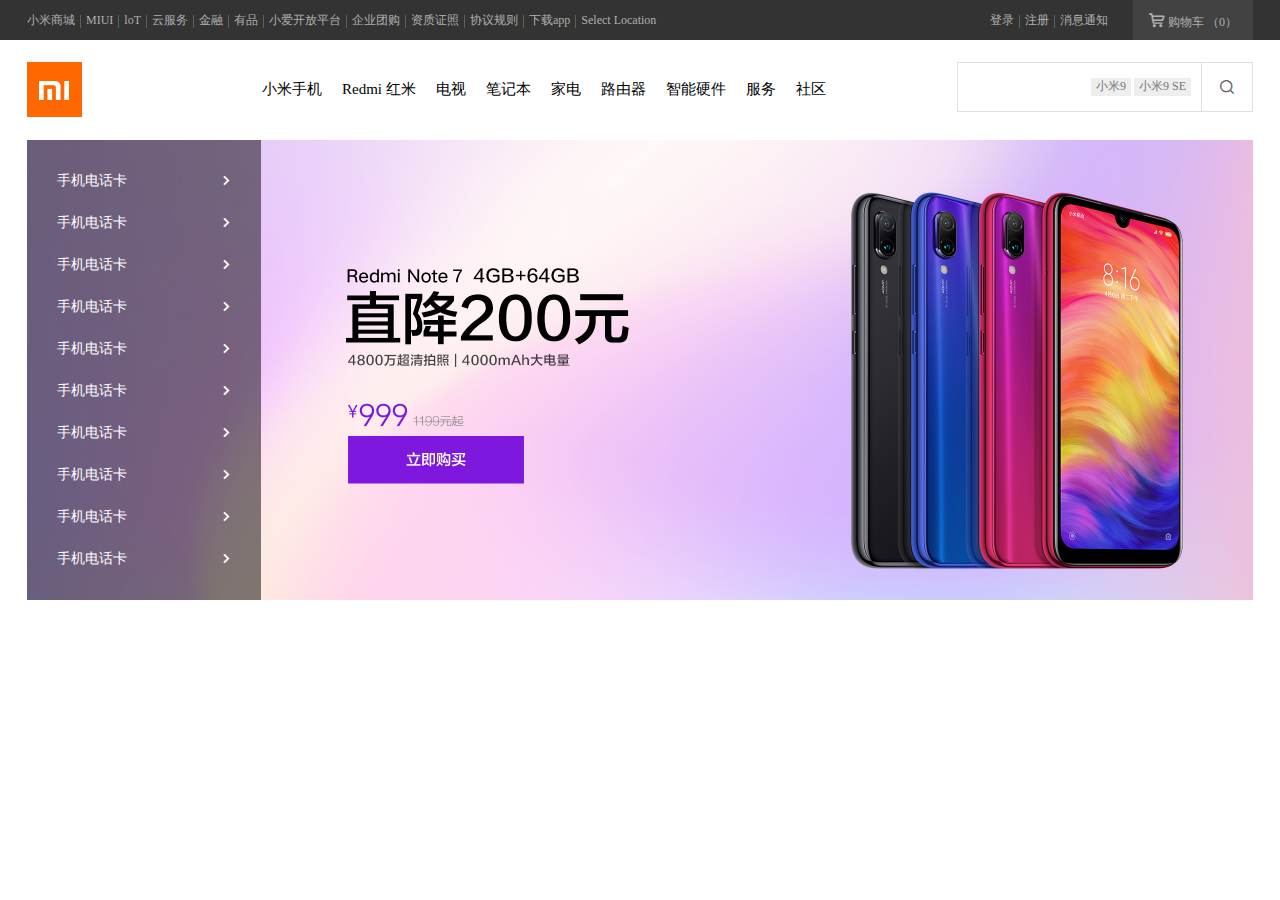
==== index.html @ 353aca3d "first submit" ====
<!DOCTYPE html>
<html lang="en">

<head>
    <meta charset="UTF-8">
    <meta name="viewport" content="width=device-width, initial-scale=1.0">
    <meta http-equiv="X-UA-Compatible" content="ie=edge">
    <title>小米商城 - 小米CC9、小米MIX 3、Redmi K20，小米电视官方网站</title>
    <link rel="icon" href="./favicon.ico">
    <link rel="stylesheet" href="./css/base.css">
    <link rel="stylesheet" href="./css/index.css">
    <link rel="stylesheet" href="./iconfont/iconfont.css">
</head>

<body>

    <!-- 顶部导航栏区域 -->
    <div class="zh_nav">
        <div class="w">
            <ul>
                <li><a href="#">小米商城</a></li>
                <li><span></span></li>
                <li><a href="#">MIUI</a></li>
                <li><span></span></li>
                <li><a href="#">loT</a></li>
                <li><span></span></li>
                <li><a href="#">云服务</a></li>
                <li><span></span></li>
                <li><a href="#">金融</a></li>
                <li><span></span></li>
                <li><a href="#">有品</a></li>
                <li><span></span></li>
                <li><a href="#">小爱开放平台</a></li>
                <li><span></span></li>
                <li><a href="#">企业团购</a></li>
                <li><span></span></li>
                <li><a href="#">资质证照</a></li>
                <li><span></span></li>
                <li><a href="#">协议规则</a></li>
                <li><span></span></li>
                <li><a href="#">下载app</a></li>
                <li><span></span></li>
                <li><a href="#">Select Location</a></li>
            </ul>

            <div class="zh_nav_login">
                <ul>
                    <li><a href="#">登录</a></li>
                    <li><span></span></li>
                    <li><a href="#">注册</a></li>
                    <li><span></span></li>
                    <li><a href="#">消息通知</a></li>
                </ul>

                <div class="zh_shop_car">
                    <span class="iconfont icon-gouwuchekong"></span>
                    <span>购物车</span>
                    <span>（0）</span>
                </div>
            </div>
        </div>
    </div>

    <!-- 顶部菜单区域 -->
    <div class="zh_top_menu">
        <div class="w">
            <!-- 左侧logo -->
            <div class="zh_left_logo">
                <a href="#">
                    <img src="./img/mi-logo.png" alt="">
                </a>
            </div>

            <!-- 中部菜单 -->
            <div class="zh_middle_menus">
                <ul>
                    <li><a href="#">小米手机</a></li>
                    <li><a href="#">Redmi 红米</a></li>
                    <li><a href="#">电视</a></li>
                    <li><a href="#">笔记本</a></li>
                    <li><a href="#">家电</a></li>
                    <li><a href="#">路由器</a></li>
                    <li><a href="#">智能硬件</a></li>
                    <li><a href="#">服务</a></li>
                    <li><a href="#">社区</a></li>
                </ul>
            </div>

            <!-- 右侧搜索栏 -->
            <div class="zh_right_search">
                <div class="r_s_left">
                    <a href="#">小米9</a>
                    <a href="#">小米9 SE</a>
                </div>
                <div class="r_s_right">
                    <span class="iconfont icon-sousuo"></span>
                </div>
            </div>
        </div>

        <!-- 菜单栏隐藏区域 -->
        <div class="zh_menu_hidden">
            <div class="w">
                <ul class="zh_item">
                    <li>
                        <a href="#">
                            <img src="./img/top_menu_MI_1.png" alt="">
                            <span>小米CC9</span>
                            <span class="c_orange">1799元起</span>
                        </a>
                    </li>
                    <li><span></span></li>
                    <li>
                        <a href="#">
                            <img src="./img/top_menu_MI_2.png" alt="">
                            <span>小米CC9</span>
                            <span class="c_orange">1799元起</span>
                        </a>
                    </li>
                    <li><span></span></li>
                    <li>
                        <a href="#">
                            <img src="./img/top_menu_MI_3.png" alt="">
                            <span>小米CC9</span>
                            <span class="c_orange">1799元起</span>
                        </a>
                    </li>
                    <li><span></span></li>
                    <li>
                        <a href="#">
                            <img src="./img/top_menu_MI_4.png" alt="">
                            <span>小米CC9</span>
                            <span class="c_orange">1799元起</span>
                        </a>
                    </li>
                    <li><span></span></li>
                    <li>
                        <a href="#">
                            <img src="./img/top_menu_MI_5.png" alt="">
                            <span>小米CC9</span>
                            <span class="c_orange">1799元起</span>
                        </a>
                    </li>
                    <li><span></span></li>
                    <li>
                        <a href="#">
                            <img src="./img/top_menu_MI_6.png" alt="">
                            <span>小米CC9</span>
                            <span class="c_orange">1799元起</span>
                        </a>
                    </li>
                </ul>

                <ul class="zh_item">
                    <li>
                        <a href="#">
                            <img src="./img/top_menu_MI_1.png" alt="">
                            <span>小米CC9</span>
                            <span class="c_orange">1799元起</span>
                        </a>
                    </li>
                    <li><span></span></li>
                    <li>
                        <a href="#">
                            <img src="./img/top_menu_MI_2.png" alt="">
                            <span>小米CC9</span>
                            <span class="c_orange">1799元起</span>
                        </a>
                    </li>
                    <li><span></span></li>
                    <li>
                        <a href="#">
                            <img src="./img/top_menu_MI_3.png" alt="">
                            <span>小米CC9</span>
                            <span class="c_orange">1799元起</span>
                        </a>
                    </li>
                    <li><span></span></li>
                    <li>
                        <a href="#">
                            <img src="./img/top_menu_MI_4.png" alt="">
                            <span>小米CC9</span>
                            <span class="c_orange">1799元起</span>
                        </a>
                    </li>
                    <li><span></span></li>
                    <li>
                        <a href="#">
                            <img src="./img/top_menu_MI_5.png" alt="">
                            <span>小米CC9</span>
                            <span class="c_orange">1799元起</span>
                        </a>
                    </li>
                    <li><span></span></li>
                    <li>
                        <a href="#">
                            <img src="./img/top_menu_MI_6.png" alt="">
                            <span>小米CC9</span>
                            <span class="c_orange">1799元起</span>
                        </a>
                    </li>
                </ul>

                <ul class="zh_item">
                    <li>
                        <a href="#">
                            <img src="./img/top_menu_MI_1.png" alt="">
                            <span>小米CC9</span>
                            <span class="c_orange">1799元起</span>
                        </a>
                    </li>
                    <li><span></span></li>
                    <li>
                        <a href="#">
                            <img src="./img/top_menu_MI_2.png" alt="">
                            <span>小米CC9</span>
                            <span class="c_orange">1799元起</span>
                        </a>
                    </li>
                    <li><span></span></li>
                    <li>
                        <a href="#">
                            <img src="./img/top_menu_MI_3.png" alt="">
                            <span>小米CC9</span>
                            <span class="c_orange">1799元起</span>
                        </a>
                    </li>
                    <li><span></span></li>
                    <li>
                        <a href="#">
                            <img src="./img/top_menu_MI_4.png" alt="">
                            <span>小米CC9</span>
                            <span class="c_orange">1799元起</span>
                        </a>
                    </li>
                    <li><span></span></li>
                    <li>
                        <a href="#">
                            <img src="./img/top_menu_MI_5.png" alt="">
                            <span>小米CC9</span>
                            <span class="c_orange">1799元起</span>
                        </a>
                    </li>
                    <li><span></span></li>
                    <li>
                        <a href="#">
                            <img src="./img/top_menu_MI_6.png" alt="">
                            <span>小米CC9</span>
                            <span class="c_orange">1799元起</span>
                        </a>
                    </li>
                </ul>

                <ul class="zh_item">
                    <li>
                        <a href="#">
                            <img src="./img/top_menu_MI_1.png" alt="">
                            <span>小米CC9</span>
                            <span class="c_orange">1799元起</span>
                        </a>
                    </li>
                    <li><span></span></li>
                    <li>
                        <a href="#">
                            <img src="./img/top_menu_MI_2.png" alt="">
                            <span>小米CC9</span>
                            <span class="c_orange">1799元起</span>
                        </a>
                    </li>
                    <li><span></span></li>
                    <li>
                        <a href="#">
                            <img src="./img/top_menu_MI_3.png" alt="">
                            <span>小米CC9</span>
                            <span class="c_orange">1799元起</span>
                        </a>
                    </li>
                    <li><span></span></li>
                    <li>
                        <a href="#">
                            <img src="./img/top_menu_MI_4.png" alt="">
                            <span>小米CC9</span>
                            <span class="c_orange">1799元起</span>
                        </a>
                    </li>
                    <li><span></span></li>
                    <li>
                        <a href="#">
                            <img src="./img/top_menu_MI_5.png" alt="">
                            <span>小米CC9</span>
                            <span class="c_orange">1799元起</span>
                        </a>
                    </li>
                    <li><span></span></li>
                    <li>
                        <a href="#">
                            <img src="./img/top_menu_MI_6.png" alt="">
                            <span>小米CC9</span>
                            <span class="c_orange">1799元起</span>
                        </a>
                    </li>
                </ul>

                <ul class="zh_item">
                    <li>
                        <a href="#">
                            <img src="./img/top_menu_MI_1.png" alt="">
                            <span>小米CC9</span>
                            <span class="c_orange">1799元起</span>
                        </a>
                    </li>
                    <li><span></span></li>
                    <li>
                        <a href="#">
                            <img src="./img/top_menu_MI_2.png" alt="">
                            <span>小米CC9</span>
                            <span class="c_orange">1799元起</span>
                        </a>
                    </li>
                    <li><span></span></li>
                    <li>
                        <a href="#">
                            <img src="./img/top_menu_MI_3.png" alt="">
                            <span>小米CC9</span>
                            <span class="c_orange">1799元起</span>
                        </a>
                    </li>
                    <li><span></span></li>
                    <li>
                        <a href="#">
                            <img src="./img/top_menu_MI_4.png" alt="">
                            <span>小米CC9</span>
                            <span class="c_orange">1799元起</span>
                        </a>
                    </li>
                    <li><span></span></li>
                    <li>
                        <a href="#">
                            <img src="./img/top_menu_MI_5.png" alt="">
                            <span>小米CC9</span>
                            <span class="c_orange">1799元起</span>
                        </a>
                    </li>
                    <li><span></span></li>
                    <li>
                        <a href="#">
                            <img src="./img/top_menu_MI_6.png" alt="">
                            <span>小米CC9</span>
                            <span class="c_orange">1799元起</span>
                        </a>
                    </li>
                </ul>

                <ul class="zh_item">
                    <li>
                        <a href="#">
                            <img src="./img/top_menu_MI_1.png" alt="">
                            <span>小米CC9</span>
                            <span class="c_orange">1799元起</span>
                        </a>
                    </li>
                    <li><span></span></li>
                    <li>
                        <a href="#">
                            <img src="./img/top_menu_MI_2.png" alt="">
                            <span>小米CC9</span>
                            <span class="c_orange">1799元起</span>
                        </a>
                    </li>
                    <li><span></span></li>
                    <li>
                        <a href="#">
                            <img src="./img/top_menu_MI_3.png" alt="">
                            <span>小米CC9</span>
                            <span class="c_orange">1799元起</span>
                        </a>
                    </li>
                    <li><span></span></li>
                    <li>
                        <a href="#">
                            <img src="./img/top_menu_MI_4.png" alt="">
                            <span>小米CC9</span>
                            <span class="c_orange">1799元起</span>
                        </a>
                    </li>
                    <li><span></span></li>
                    <li>
                        <a href="#">
                            <img src="./img/top_menu_MI_5.png" alt="">
                            <span>小米CC9</span>
                            <span class="c_orange">1799元起</span>
                        </a>
                    </li>
                    <li><span></span></li>
                    <li>
                        <a href="#">
                            <img src="./img/top_menu_MI_6.png" alt="">
                            <span>小米CC9</span>
                            <span class="c_orange">1799元起</span>
                        </a>
                    </li>
                </ul>

                <ul class="zh_item">
                    <li>
                        <a href="#">
                            <img src="./img/top_menu_MI_1.png" alt="">
                            <span>小米CC9</span>
                            <span class="c_orange">1799元起</span>
                        </a>
                    </li>
                    <li><span></span></li>
                    <li>
                        <a href="#">
                            <img src="./img/top_menu_MI_2.png" alt="">
                            <span>小米CC9</span>
                            <span class="c_orange">1799元起</span>
                        </a>
                    </li>
                    <li><span></span></li>
                    <li>
                        <a href="#">
                            <img src="./img/top_menu_MI_3.png" alt="">
                            <span>小米CC9</span>
                            <span class="c_orange">1799元起</span>
                        </a>
                    </li>
                    <li><span></span></li>
                    <li>
                        <a href="#">
                            <img src="./img/top_menu_MI_4.png" alt="">
                            <span>小米CC9</span>
                            <span class="c_orange">1799元起</span>
                        </a>
                    </li>
                    <li><span></span></li>
                    <li>
                        <a href="#">
                            <img src="./img/top_menu_MI_5.png" alt="">
                            <span>小米CC9</span>
                            <span class="c_orange">1799元起</span>
                        </a>
                    </li>
                    <li><span></span></li>
                    <li>
                        <a href="#">
                            <img src="./img/top_menu_MI_6.png" alt="">
                            <span>小米CC9</span>
                            <span class="c_orange">1799元起</span>
                        </a>
                    </li>
                </ul>
            </div>
        </div>
    </div>

    <!-- 顶部banner图区域 -->
    <div class="zh_banner w">
        <div class="zh_b_imgs">
            <a href="#">
                <img src="./img/banner1.jpg" alt="">
            </a>
        </div>
        <div class="zh_b_sideBar">
            <ul>
                <li>
                    <a href="#">手机</a>
                    <a href="#">电话卡</a>
                    <span class="iconfont icon-ic_arrow_r"></span>
                </li>
                <li>
                    <a href="#">手机</a>
                    <a href="#">电话卡</a>
                    <span class="iconfont icon-ic_arrow_r"></span>
                </li>
                <li>
                    <a href="#">手机</a>
                    <a href="#">电话卡</a>
                    <span class="iconfont icon-ic_arrow_r"></span>
                </li>
                <li>
                    <a href="#">手机</a>
                    <a href="#">电话卡</a>
                    <span class="iconfont icon-ic_arrow_r"></span>
                </li>
                <li>
                    <a href="#">手机</a>
                    <a href="#">电话卡</a>
                    <span class="iconfont icon-ic_arrow_r"></span>
                </li>
                <li>
                    <a href="#">手机</a>
                    <a href="#">电话卡</a>
                    <span class="iconfont icon-ic_arrow_r"></span>
                </li>
                <li>
                    <a href="#">手机</a>
                    <a href="#">电话卡</a>
                    <span class="iconfont icon-ic_arrow_r"></span>
                </li>
                <li>
                    <a href="#">手机</a>
                    <a href="#">电话卡</a>
                    <span class="iconfont icon-ic_arrow_r"></span>
                </li>
                <li>
                    <a href="#">手机</a>
                    <a href="#">电话卡</a>
                    <span class="iconfont icon-ic_arrow_r"></span>
                </li>
                <li>
                    <a href="#">手机</a>
                    <a href="#">电话卡</a>
                    <span class="iconfont icon-ic_arrow_r"></span>
                </li>
            </ul>
        </div>

        <div class="zh_btns">
            <div class="zh_btn_l"></div>
            <div class="zh_btn_r"></div>
        </div>
    </div>
</body>

</html>
---- css/base.css ----
/* 版心 */
.w {
    width: 1226px;
    margin: 0 auto;
}

* {
    font-size: 12px;
    font-family: "微软雅黑";
    color: #000;
}

body,
p,
h1,
h2,
h3,
h4,
h5,
h6,
ul,
dl,
dt,
dd {
    margin: 0;
    padding: 0;
}

li {
    list-style: none;
}

a {
    text-decoration: none;
}

a:hover {
    color: #ff6700;
}

input {
    border: none;
    outline-style: none;
}

img {
    vertical-align: middle;
}


.fl {
    float: left;
}

.fr {
    float: right;
}

.clearfix::after {
    content: "";
    display: block;
    clear: both;

    height: 0;
    line-height: 0;
    visibility: hidden;
}

.clearfix {
    /* 兼容IE */
    zoom: 1;
}

.font18 {
    font-size: 18px;
}

.c_blue {
    color: #00a4ff;
}

.c_gray {
    color: #bfbfbf;
}

.c_49 {
    color: #494949;
    font-size: 20px;
}

.c_orange {
    color: #ff6700;
}

.fw700 {
    font-weight: 700;
}

.block {
    display: block;
}

.pos_re {
    position: relative;
}

.pos_ab {
    position: absolute;
}

.font14 {
    font-size: 14px;
}

.mb10 {
    margin-bottom: 10px;
}
---- css/index.css ----
/* 顶部导航栏区域 */
.zh_nav {
    width: 100%;
    height: 40px;
    background-color: #333;
}

.zh_nav ul {
    float: left;
}

.zh_nav li {
    float: left;
    height: 40px;
    line-height: 40px;
}

.zh_nav li a {
    color: #b0b0b0;
}

.zh_nav li a:hover {
    color: #fff;
}

.zh_nav li span {
    display: block;
    width: 1px;
    height: 13px;
    background: rgb(95, 95, 95);
    margin: 0 5px;
    text-align: end;
    margin-top: 15px;
}

.zh_nav_login {
    float: right;
}

.zh_shop_car {
    width: 120px;
    height: 40px;
    line-height: 40px;
    background-color: #424242;
    margin-left: 25px;
    float: right;
    text-align: center;
}

.zh_shop_car span {
    color: #b0b0b0;
}

/* 顶部菜单区域 */
.zh_top_menu {
    margin-top: 22px;
    text-align: center;
    position: relative;
}

.zh_top_menu .w {
    overflow: hidden;
}

.zh_left_logo {
    width: 55px;
    height: 55px;
    line-height: 55px;
    background-color: #ff6700;
    float: left;
}

.zh_middle_menus {
    margin-left: 180px;
    float: left;
}

.zh_middle_menus ul li {
    float: left;
    height: 55px;
    line-height: 55px;
    margin-right: 20px;
}

.zh_middle_menus ul li:last-child {
    margin-right: 0;
}

.zh_middle_menus ul li a {
    font-size: 15px;
}

/* 右侧搜索栏 */
.zh_right_search {
    width: 294px;
    height: 48px;
    border: 1px solid #e0e0e0;
    float: right;
}

.zh_right_search .r_s_left {
    text-align: right;
    float: left;
    width: 243px;
    height: 50px;
}

.zh_right_search .r_s_left a {
    margin-top: 15px;
    display: inline-block;
    height: 18px;
    padding: 0 5px;
    color: #757575;
    background-color: #eee;
}

.zh_right_search .r_s_left a:last-child {
    margin-right: 10px;
}

.zh_right_search .r_s_left a:hover {
    color: #ff6700;
}

.zh_right_search .r_s_right {
    width: 50px;
    height: 48px;
    border-left: 1px solid #e0e0e0;
    float: left;
    line-height: 48px;
}

.zh_right_search .r_s_right span {
    color: #616161;
    cursor: pointer;
}

/* 菜单栏隐藏区域 */
.zh_menu_hidden {
    width: 100%;
    height: 230px;
    background-color: #fff;
    position: absolute;
    top: 78px;
    left: 0;
    z-index: 1;
    border-top: 1px solid #ccc;
    box-shadow: 0 3px 5px #999;
    display: none;
}

.zh_menu_hidden ul li {
    float: left;
    height: 230px;
    padding-top: 35px;
}

.zh_menu_hidden ul li>span {
    width: 1px;
    height: 100px;
    background-color: #ccc;
    display: block;
    margin: 0 26px 0;

}

.zh_menu_hidden ul li img {
    height: 110px;
}

.zh_menu_hidden ul li a span {
    display: block;
    line-height: normal;
}

.zh_menu_hidden ul li a span:nth-child(2) {
    margin-top: 20px;
    margin-bottom: 10px;
}

.zh_item{
    display: none;
}

/* 顶部banner图区域 */
.zh_banner {
    margin-top: 23px;
    height: 460px;
    position: relative;
}

.zh_b_imgs img {
    width: 100%;
}

.zh_b_sideBar {
    height: 100%;
    width: 234px;
    background-color: rgba(0, 0, 0, .5);
    position: absolute;
    left: 0;
    top: 0;
}

.zh_b_sideBar ul {
    width: 100%;
    margin-top: 20px;
}

.zh_b_sideBar ul li {
    padding: 0 25px 0 30px;
    width: 100%;
    box-sizing: border-box;
    /* margin-top: 20px; */
    overflow: hidden;
    height: 42px;
    line-height: 42px;
}

.zh_b_sideBar ul li:hover {
    background-color: #ff6700;
}

.zh_b_sideBar ul li a {
    font-size: 14px;
    color: #fff;
    float: left;
}

.zh_b_sideBar ul li span {
    color: #fff;
    float: right;
    font-size: 20px;
}
---- iconfont/iconfont.css ----
@font-face {font-family: "iconfont";
  src: url('iconfont.eot?t=1566984091043'); /* IE9 */
  src: url('iconfont.eot?t=1566984091043#iefix') format('embedded-opentype'), /* IE6-IE8 */
  url('[data-uri]') format('woff2'),
  url('iconfont.woff?t=1566984091043') format('woff'),
  url('iconfont.ttf?t=1566984091043') format('truetype'), /* chrome, firefox, opera, Safari, Android, iOS 4.2+ */
  url('iconfont.svg?t=1566984091043#iconfont') format('svg'); /* iOS 4.1- */
}

.iconfont {
  font-family: "iconfont" !important;
  font-size: 16px;
  font-style: normal;
  -webkit-font-smoothing: antialiased;
  -moz-osx-font-smoothing: grayscale;
}

.icon-gouwuchekong:before {
  content: "\e600";
}

.icon-15tianwuliyoutuihuo:before {
  content: "\e606";
}

.icon-liwuhuodong:before {
  content: "\e601";
}

.icon-arrow-right:before {
  content: "\e602";
}

.icon-jiantou-copy:before {
  content: "\e667";
}

.icon-7tianwuliyoutuihuo:before {
  content: "\e60e";
}

.icon-duihua2:before {
  content: "\e641";
}

.icon-jiantouyou:before {
  content: "\e62a";
}

.icon-banshou:before {
  content: "\e659";
}

.icon-ic_arrow_r:before {
  content: "\e603";
}

.icon-dingwei:before {
  content: "\e847";
}

.icon-jiantou:before {
  content: "\e84f";
}

.icon-sousuo:before {
  content: "\e7d2";
}
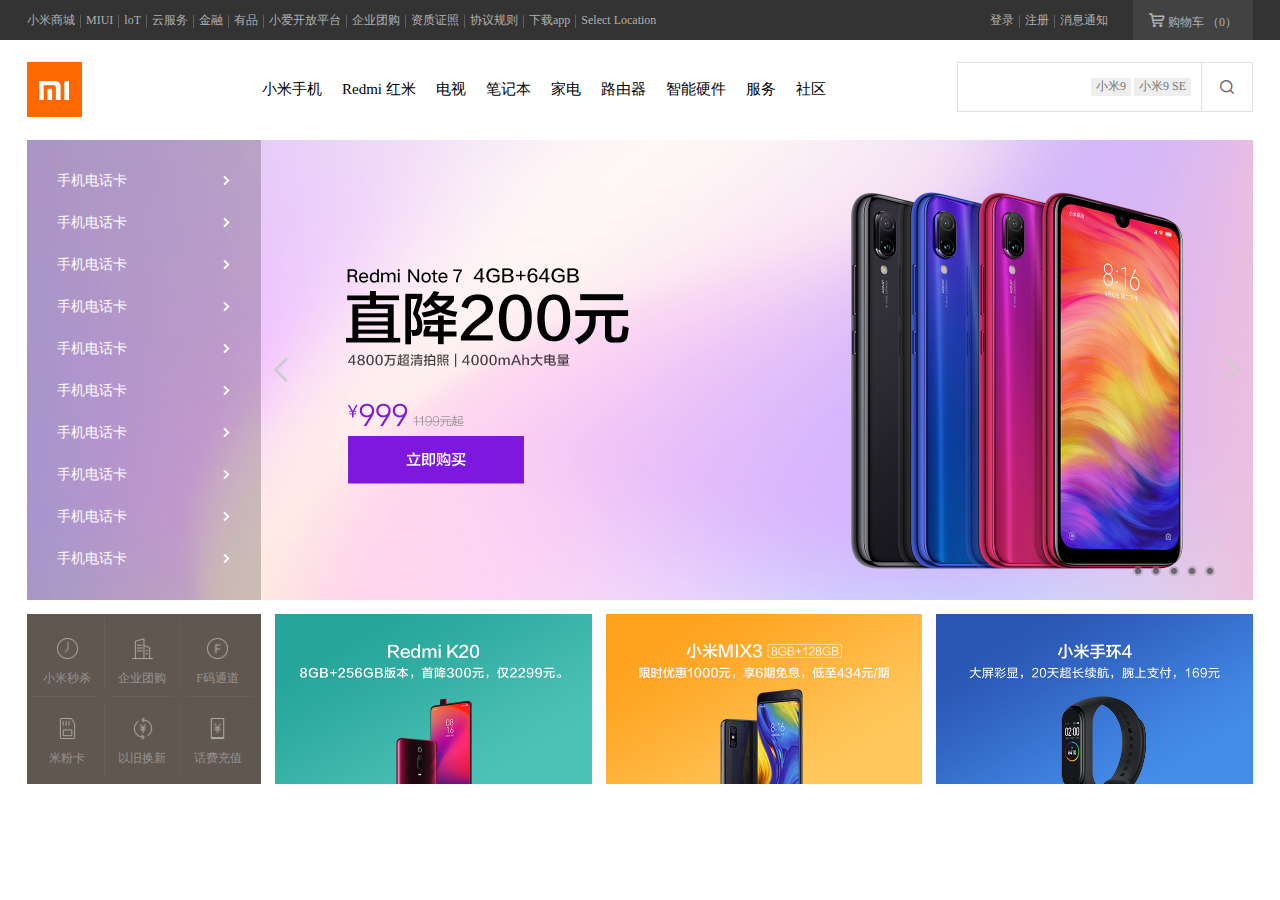
==== commit 501ad210: "second submit" ====
--- a/index.html
+++ b/index.html
@@ -38,7 +38,14 @@
                 <li><span></span></li>
                 <li><a href="#">协议规则</a></li>
                 <li><span></span></li>
-                <li><a href="#">下载app</a></li>
+                <li class="dw">
+                    <a href="#">下载app</a>
+                    <div class="zh_nav_download">
+                        <img src="./img/download.png" alt="">
+                        <span>小米商城APP</span>
+                        <div class="zh_xsj"></div>
+                    </div>
+                </li>
                 <li><span></span></li>
                 <li><a href="#">Select Location</a></li>
             </ul>
@@ -462,7 +469,7 @@
             </a>
         </div>
         <div class="zh_b_sideBar">
-            <ul>
+            <ul class="zh_pro_list">
                 <li>
                     <a href="#">手机</a>
                     <a href="#">电话卡</a>
@@ -514,13 +521,1188 @@
                     <span class="iconfont icon-ic_arrow_r"></span>
                 </li>
             </ul>
+
+            <!-- 侧边栏隐藏区域 -->
+            <div class="zh_sideBar_hidden">
+                <div class="zh_item2">
+                    <ul>
+                        <li>
+                            <a href="#">
+                                <img src="./img/nav_mobile/redminote 7pro_s.jpg" alt="">
+                                <span>红米Note7pro</span>
+                            </a>
+                        </li>
+                        <li>
+                            <a href="#">
+                                <img src="./img/nav_mobile/redminote 7pro_s.jpg" alt="">
+                                <span>红米Note7pro</span>
+                            </a>
+                        </li>
+                        <li>
+                            <a href="#">
+                                <img src="./img/nav_mobile/redminote 7pro_s.jpg" alt="">
+                                <span>红米Note7pro</span>
+                            </a>
+                        </li>
+                        <li>
+                            <a href="#">
+                                <img src="./img/nav_mobile/redminote 7pro_s.jpg" alt="">
+                                <span>红米Note7pro</span>
+                            </a>
+                        </li>
+                        <li>
+                            <a href="#">
+                                <img src="./img/nav_mobile/redminote 7pro_s.jpg" alt="">
+                                <span>红米Note7pro</span>
+                            </a>
+                        </li>
+                        <li>
+                            <a href="#">
+                                <img src="./img/nav_mobile/redminote 7pro_s.jpg" alt="">
+                                <span>红米Note7pro</span>
+                            </a>
+                        </li>
+                    </ul>
+
+                    <ul>
+                        <li>
+                            <a href="#">
+                                <img src="./img/nav_mobile/redminote 7pro_s.jpg" alt="">
+                                <span>红米Note7pro</span>
+                            </a>
+                        </li>
+                        <li>
+                            <a href="#">
+                                <img src="./img/nav_mobile/redminote 7pro_s.jpg" alt="">
+                                <span>红米Note7pro</span>
+                            </a>
+                        </li>
+                        <li>
+                            <a href="#">
+                                <img src="./img/nav_mobile/redminote 7pro_s.jpg" alt="">
+                                <span>红米Note7pro</span>
+                            </a>
+                        </li>
+                        <li>
+                            <a href="#">
+                                <img src="./img/nav_mobile/redminote 7pro_s.jpg" alt="">
+                                <span>红米Note7pro</span>
+                            </a>
+                        </li>
+                        <li>
+                            <a href="#">
+                                <img src="./img/nav_mobile/redminote 7pro_s.jpg" alt="">
+                                <span>红米Note7pro</span>
+                            </a>
+                        </li>
+                        <li>
+                            <a href="#">
+                                <img src="./img/nav_mobile/redminote 7pro_s.jpg" alt="">
+                                <span>红米Note7pro</span>
+                            </a>
+                        </li>
+                    </ul>
+
+                    <ul>
+                        <li>
+                            <a href="#">
+                                <img src="./img/nav_mobile/redminote 7pro_s.jpg" alt="">
+                                <span>红米Note7pro</span>
+                            </a>
+                        </li>
+                        <li>
+                            <a href="#">
+                                <img src="./img/nav_mobile/redminote 7pro_s.jpg" alt="">
+                                <span>红米Note7pro</span>
+                            </a>
+                        </li>
+                        <li>
+                            <a href="#">
+                                <img src="./img/nav_mobile/redminote 7pro_s.jpg" alt="">
+                                <span>红米Note7pro</span>
+                            </a>
+                        </li>
+                        <li>
+                            <a href="#">
+                                <img src="./img/nav_mobile/redminote 7pro_s.jpg" alt="">
+                                <span>红米Note7pro</span>
+                            </a>
+                        </li>
+                        <li>
+                            <a href="#">
+                                <img src="./img/nav_mobile/redminote 7pro_s.jpg" alt="">
+                                <span>红米Note7pro</span>
+                            </a>
+                        </li>
+                        <li>
+                            <a href="#">
+                                <img src="./img/nav_mobile/redminote 7pro_s.jpg" alt="">
+                                <span>红米Note7pro</span>
+                            </a>
+                        </li>
+                    </ul>
+
+                    <ul>
+                        <li>
+                            <a href="#">
+                                <img src="./img/nav_mobile/redminote 7pro_s.jpg" alt="">
+                                <span>手机上门维修</span>
+                            </a>
+                        </li>
+                        <li>
+                            <a href="#">
+                                <img src="./img/nav_mobile/redminote 7pro_s.jpg" alt="">
+                                <span>云服务空间月卡</span>
+                            </a>
+                        </li>
+                        <li>
+                            <a href="#">
+                                <img src="./img/nav_mobile/redminote 7pro_s.jpg" alt="">
+                                <span>米粉卡 日租卡</span>
+                            </a>
+                        </li>
+                    </ul>
+                </div>
+
+                <div class="zh_item2">
+                    <ul>
+                        <li>
+                            <a href="#">
+                                <img src="./img/nav_mobile/redminote 7pro_s.jpg" alt="">
+                                <span>红米Note7pro</span>
+                            </a>
+                        </li>
+                        <li>
+                            <a href="#">
+                                <img src="./img/nav_mobile/redminote 7pro_s.jpg" alt="">
+                                <span>红米Note7pro</span>
+                            </a>
+                        </li>
+                        <li>
+                            <a href="#">
+                                <img src="./img/nav_mobile/redminote 7pro_s.jpg" alt="">
+                                <span>红米Note7pro</span>
+                            </a>
+                        </li>
+                        <li>
+                            <a href="#">
+                                <img src="./img/nav_mobile/redminote 7pro_s.jpg" alt="">
+                                <span>红米Note7pro</span>
+                            </a>
+                        </li>
+                        <li>
+                            <a href="#">
+                                <img src="./img/nav_mobile/redminote 7pro_s.jpg" alt="">
+                                <span>红米Note7pro</span>
+                            </a>
+                        </li>
+                        <li>
+                            <a href="#">
+                                <img src="./img/nav_mobile/redminote 7pro_s.jpg" alt="">
+                                <span>红米Note7pro</span>
+                            </a>
+                        </li>
+                    </ul>
+
+                    <ul>
+                        <li>
+                            <a href="#">
+                                <img src="./img/nav_mobile/redminote 7pro_s.jpg" alt="">
+                                <span>红米Note7pro</span>
+                            </a>
+                        </li>
+                        <li>
+                            <a href="#">
+                                <img src="./img/nav_mobile/redminote 7pro_s.jpg" alt="">
+                                <span>红米Note7pro</span>
+                            </a>
+                        </li>
+                        <li>
+                            <a href="#">
+                                <img src="./img/nav_mobile/redminote 7pro_s.jpg" alt="">
+                                <span>红米Note7pro</span>
+                            </a>
+                        </li>
+                        <li>
+                            <a href="#">
+                                <img src="./img/nav_mobile/redminote 7pro_s.jpg" alt="">
+                                <span>红米Note7pro</span>
+                            </a>
+                        </li>
+                        <li>
+                            <a href="#">
+                                <img src="./img/nav_mobile/redminote 7pro_s.jpg" alt="">
+                                <span>红米Note7pro</span>
+                            </a>
+                        </li>
+                        <li>
+                            <a href="#">
+                                <img src="./img/nav_mobile/redminote 7pro_s.jpg" alt="">
+                                <span>红米Note7pro</span>
+                            </a>
+                        </li>
+                    </ul>
+
+                    <ul>
+                        <li>
+                            <a href="#">
+                                <img src="./img/nav_mobile/redminote 7pro_s.jpg" alt="">
+                                <span>红米Note7pro</span>
+                            </a>
+                        </li>
+                        <li>
+                            <a href="#">
+                                <img src="./img/nav_mobile/redminote 7pro_s.jpg" alt="">
+                                <span>红米Note7pro</span>
+                            </a>
+                        </li>
+                        <li>
+                            <a href="#">
+                                <img src="./img/nav_mobile/redminote 7pro_s.jpg" alt="">
+                                <span>红米Note7pro</span>
+                            </a>
+                        </li>
+                        <li>
+                            <a href="#">
+                                <img src="./img/nav_mobile/redminote 7pro_s.jpg" alt="">
+                                <span>红米Note7pro</span>
+                            </a>
+                        </li>
+                        <li>
+                            <a href="#">
+                                <img src="./img/nav_mobile/redminote 7pro_s.jpg" alt="">
+                                <span>红米Note7pro</span>
+                            </a>
+                        </li>
+                        <li>
+                            <a href="#">
+                                <img src="./img/nav_mobile/redminote 7pro_s.jpg" alt="">
+                                <span>红米Note7pro</span>
+                            </a>
+                        </li>
+                    </ul>
+
+                    <ul>
+                        <li>
+                            <a href="#">
+                                <img src="./img/nav_mobile/redminote 7pro_s.jpg" alt="">
+                                <span>红米Note7pro</span>
+                            </a>
+                        </li>
+                        <li>
+                            <a href="#">
+                                <img src="./img/nav_mobile/redminote 7pro_s.jpg" alt="">
+                                <span>红米Note7pro</span>
+                            </a>
+                        </li>
+                        <li>
+                            <a href="#">
+                                <img src="./img/nav_mobile/redminote 7pro_s.jpg" alt="">
+                                <span>红米Note7pro</span>
+                            </a>
+                        </li>
+                    </ul>
+                </div>
+
+                <div class="zh_item2 zh_half">
+                    <ul>
+                        <li>
+                            <a href="#">
+                                <img src="./img/nav_mobile/redminote 7pro_s.jpg" alt="">
+                                <span>红米Note7pro</span>
+                            </a>
+                        </li>
+                        <li>
+                            <a href="#">
+                                <img src="./img/nav_mobile/redminote 7pro_s.jpg" alt="">
+                                <span>红米Note7pro</span>
+                            </a>
+                        </li>
+                        <li>
+                            <a href="#">
+                                <img src="./img/nav_mobile/redminote 7pro_s.jpg" alt="">
+                                <span>红米Note7pro</span>
+                            </a>
+                        </li>
+                        <li>
+                            <a href="#">
+                                <img src="./img/nav_mobile/redminote 7pro_s.jpg" alt="">
+                                <span>红米Note7pro</span>
+                            </a>
+                        </li>
+                        <li>
+                            <a href="#">
+                                <img src="./img/nav_mobile/redminote 7pro_s.jpg" alt="">
+                                <span>红米Note7pro</span>
+                            </a>
+                        </li>
+                        <li>
+                            <a href="#">
+                                <img src="./img/nav_mobile/redminote 7pro_s.jpg" alt="">
+                                <span>红米Note7pro</span>
+                            </a>
+                        </li>
+                    </ul>
+
+                    <ul>
+                        <li>
+                            <a href="#">
+                                <img src="./img/nav_mobile/redminote 7pro_s.jpg" alt="">
+                                <span>红米Note7pro</span>
+                            </a>
+                        </li>
+                        <li>
+                            <a href="#">
+                                <img src="./img/nav_mobile/redminote 7pro_s.jpg" alt="">
+                                <span>红米Note7pro</span>
+                            </a>
+                        </li>
+                        <li>
+                            <a href="#">
+                                <img src="./img/nav_mobile/redminote 7pro_s.jpg" alt="">
+                                <span>红米Note7pro</span>
+                            </a>
+                        </li>
+                        <li>
+                            <a href="#">
+                                <img src="./img/nav_mobile/redminote 7pro_s.jpg" alt="">
+                                <span>红米Note7pro</span>
+                            </a>
+                        </li>
+                        <li>
+                            <a href="#">
+                                <img src="./img/nav_mobile/redminote 7pro_s.jpg" alt="">
+                                <span>红米Note7pro</span>
+                            </a>
+                        </li>
+                        <li>
+                            <a href="#">
+                                <img src="./img/nav_mobile/redminote 7pro_s.jpg" alt="">
+                                <span>红米Note7pro</span>
+                            </a>
+                        </li>
+                    </ul>
+                </div>
+
+                <div class="zh_item2">
+                    <ul>
+                        <li>
+                            <a href="#">
+                                <img src="./img/nav_mobile/redminote 7pro_s.jpg" alt="">
+                                <span>红米Note7pro</span>
+                            </a>
+                        </li>
+                        <li>
+                            <a href="#">
+                                <img src="./img/nav_mobile/redminote 7pro_s.jpg" alt="">
+                                <span>红米Note7pro</span>
+                            </a>
+                        </li>
+                        <li>
+                            <a href="#">
+                                <img src="./img/nav_mobile/redminote 7pro_s.jpg" alt="">
+                                <span>红米Note7pro</span>
+                            </a>
+                        </li>
+                        <li>
+                            <a href="#">
+                                <img src="./img/nav_mobile/redminote 7pro_s.jpg" alt="">
+                                <span>红米Note7pro</span>
+                            </a>
+                        </li>
+                        <li>
+                            <a href="#">
+                                <img src="./img/nav_mobile/redminote 7pro_s.jpg" alt="">
+                                <span>红米Note7pro</span>
+                            </a>
+                        </li>
+                        <li>
+                            <a href="#">
+                                <img src="./img/nav_mobile/redminote 7pro_s.jpg" alt="">
+                                <span>红米Note7pro</span>
+                            </a>
+                        </li>
+                    </ul>
+
+                    <ul>
+                        <li>
+                            <a href="#">
+                                <img src="./img/nav_mobile/redminote 7pro_s.jpg" alt="">
+                                <span>红米Note7pro</span>
+                            </a>
+                        </li>
+                        <li>
+                            <a href="#">
+                                <img src="./img/nav_mobile/redminote 7pro_s.jpg" alt="">
+                                <span>红米Note7pro</span>
+                            </a>
+                        </li>
+                        <li>
+                            <a href="#">
+                                <img src="./img/nav_mobile/redminote 7pro_s.jpg" alt="">
+                                <span>红米Note7pro</span>
+                            </a>
+                        </li>
+                        <li>
+                            <a href="#">
+                                <img src="./img/nav_mobile/redminote 7pro_s.jpg" alt="">
+                                <span>红米Note7pro</span>
+                            </a>
+                        </li>
+                        <li>
+                            <a href="#">
+                                <img src="./img/nav_mobile/redminote 7pro_s.jpg" alt="">
+                                <span>红米Note7pro</span>
+                            </a>
+                        </li>
+                        <li>
+                            <a href="#">
+                                <img src="./img/nav_mobile/redminote 7pro_s.jpg" alt="">
+                                <span>红米Note7pro</span>
+                            </a>
+                        </li>
+                    </ul>
+
+                    <ul>
+                        <li>
+                            <a href="#">
+                                <img src="./img/nav_mobile/redminote 7pro_s.jpg" alt="">
+                                <span>红米Note7pro</span>
+                            </a>
+                        </li>
+                        <li>
+                            <a href="#">
+                                <img src="./img/nav_mobile/redminote 7pro_s.jpg" alt="">
+                                <span>红米Note7pro</span>
+                            </a>
+                        </li>
+                        <li>
+                            <a href="#">
+                                <img src="./img/nav_mobile/redminote 7pro_s.jpg" alt="">
+                                <span>红米Note7pro</span>
+                            </a>
+                        </li>
+                        <li>
+                            <a href="#">
+                                <img src="./img/nav_mobile/redminote 7pro_s.jpg" alt="">
+                                <span>红米Note7pro</span>
+                            </a>
+                        </li>
+                        <li>
+                            <a href="#">
+                                <img src="./img/nav_mobile/redminote 7pro_s.jpg" alt="">
+                                <span>红米Note7pro</span>
+                            </a>
+                        </li>
+                        <li>
+                            <a href="#">
+                                <img src="./img/nav_mobile/redminote 7pro_s.jpg" alt="">
+                                <span>红米Note7pro</span>
+                            </a>
+                        </li>
+                    </ul>
+
+                    <ul>
+                        <li>
+                            <a href="#">
+                                <img src="./img/nav_mobile/redminote 7pro_s.jpg" alt="">
+                                <span>红米Note7pro</span>
+                            </a>
+                        </li>
+                        <li>
+                            <a href="#">
+                                <img src="./img/nav_mobile/redminote 7pro_s.jpg" alt="">
+                                <span>红米Note7pro</span>
+                            </a>
+                        </li>
+                        <li>
+                            <a href="#">
+                                <img src="./img/nav_mobile/redminote 7pro_s.jpg" alt="">
+                                <span>红米Note7pro</span>
+                            </a>
+                        </li>
+                    </ul>
+                </div>
+
+                <div class="zh_item2 zh_half">
+                    <ul>
+                        <li>
+                            <a href="#">
+                                <img src="./img/nav_mobile/redminote 7pro_s.jpg" alt="">
+                                <span>红米Note7pro</span>
+                            </a>
+                        </li>
+                        <li>
+                            <a href="#">
+                                <img src="./img/nav_mobile/redminote 7pro_s.jpg" alt="">
+                                <span>红米Note7pro</span>
+                            </a>
+                        </li>
+                        <li>
+                            <a href="#">
+                                <img src="./img/nav_mobile/redminote 7pro_s.jpg" alt="">
+                                <span>红米Note7pro</span>
+                            </a>
+                        </li>
+                        <li>
+                            <a href="#">
+                                <img src="./img/nav_mobile/redminote 7pro_s.jpg" alt="">
+                                <span>红米Note7pro</span>
+                            </a>
+                        </li>
+                        <li>
+                            <a href="#">
+                                <img src="./img/nav_mobile/redminote 7pro_s.jpg" alt="">
+                                <span>红米Note7pro</span>
+                            </a>
+                        </li>
+                        <li>
+                            <a href="#">
+                                <img src="./img/nav_mobile/redminote 7pro_s.jpg" alt="">
+                                <span>红米Note7pro</span>
+                            </a>
+                        </li>
+                    </ul>
+
+                    <ul>
+                        <li>
+                            <a href="#">
+                                <img src="./img/nav_mobile/redminote 7pro_s.jpg" alt="">
+                                <span>红米Note7pro</span>
+                            </a>
+                        </li>
+                        <li>
+                            <a href="#">
+                                <img src="./img/nav_mobile/redminote 7pro_s.jpg" alt="">
+                                <span>红米Note7pro</span>
+                            </a>
+                        </li>
+                        <li>
+                            <a href="#">
+                                <img src="./img/nav_mobile/redminote 7pro_s.jpg" alt="">
+                                <span>红米Note7pro</span>
+                            </a>
+                        </li>
+                        <li>
+                            <a href="#">
+                                <img src="./img/nav_mobile/redminote 7pro_s.jpg" alt="">
+                                <span>红米Note7pro</span>
+                            </a>
+                        </li>
+                        <li>
+                            <a href="#">
+                                <img src="./img/nav_mobile/redminote 7pro_s.jpg" alt="">
+                                <span>红米Note7pro</span>
+                            </a>
+                        </li>
+                        <li>
+                            <a href="#">
+                                <img src="./img/nav_mobile/redminote 7pro_s.jpg" alt="">
+                                <span>红米Note7pro</span>
+                            </a>
+                        </li>
+                    </ul>
+                </div>
+
+                <div class="zh_item2 zh_half">
+                    <ul>
+                        <li>
+                            <a href="#">
+                                <img src="./img/nav_mobile/redminote 7pro_s.jpg" alt="">
+                                <span>红米Note7pro</span>
+                            </a>
+                        </li>
+                        <li>
+                            <a href="#">
+                                <img src="./img/nav_mobile/redminote 7pro_s.jpg" alt="">
+                                <span>红米Note7pro</span>
+                            </a>
+                        </li>
+                        <li>
+                            <a href="#">
+                                <img src="./img/nav_mobile/redminote 7pro_s.jpg" alt="">
+                                <span>红米Note7pro</span>
+                            </a>
+                        </li>
+                        <li>
+                            <a href="#">
+                                <img src="./img/nav_mobile/redminote 7pro_s.jpg" alt="">
+                                <span>红米Note7pro</span>
+                            </a>
+                        </li>
+                        <li>
+                            <a href="#">
+                                <img src="./img/nav_mobile/redminote 7pro_s.jpg" alt="">
+                                <span>红米Note7pro</span>
+                            </a>
+                        </li>
+                        <li>
+                            <a href="#">
+                                <img src="./img/nav_mobile/redminote 7pro_s.jpg" alt="">
+                                <span>红米Note7pro</span>
+                            </a>
+                        </li>
+                    </ul>
+
+                    <ul>
+                        <li>
+                            <a href="#">
+                                <img src="./img/nav_mobile/redminote 7pro_s.jpg" alt="">
+                                <span>红米Note7pro</span>
+                            </a>
+                        </li>
+                        <li>
+                            <a href="#">
+                                <img src="./img/nav_mobile/redminote 7pro_s.jpg" alt="">
+                                <span>红米Note7pro</span>
+                            </a>
+                        </li>
+                        <li>
+                            <a href="#">
+                                <img src="./img/nav_mobile/redminote 7pro_s.jpg" alt="">
+                                <span>红米Note7pro</span>
+                            </a>
+                        </li>
+                        <li>
+                            <a href="#">
+                                <img src="./img/nav_mobile/redminote 7pro_s.jpg" alt="">
+                                <span>红米Note7pro</span>
+                            </a>
+                        </li>
+                        <li>
+                            <a href="#">
+                                <img src="./img/nav_mobile/redminote 7pro_s.jpg" alt="">
+                                <span>红米Note7pro</span>
+                            </a>
+                        </li>
+                        <li>
+                            <a href="#">
+                                <img src="./img/nav_mobile/redminote 7pro_s.jpg" alt="">
+                                <span>红米Note7pro</span>
+                            </a>
+                        </li>
+                    </ul>
+                </div>
+
+                <div class="zh_item2 zh_half">
+                    <ul>
+                        <li>
+                            <a href="#">
+                                <img src="./img/nav_mobile/redminote 7pro_s.jpg" alt="">
+                                <span>红米Note7pro</span>
+                            </a>
+                        </li>
+                        <li>
+                            <a href="#">
+                                <img src="./img/nav_mobile/redminote 7pro_s.jpg" alt="">
+                                <span>红米Note7pro</span>
+                            </a>
+                        </li>
+                        <li>
+                            <a href="#">
+                                <img src="./img/nav_mobile/redminote 7pro_s.jpg" alt="">
+                                <span>红米Note7pro</span>
+                            </a>
+                        </li>
+                        <li>
+                            <a href="#">
+                                <img src="./img/nav_mobile/redminote 7pro_s.jpg" alt="">
+                                <span>红米Note7pro</span>
+                            </a>
+                        </li>
+                        <li>
+                            <a href="#">
+                                <img src="./img/nav_mobile/redminote 7pro_s.jpg" alt="">
+                                <span>红米Note7pro</span>
+                            </a>
+                        </li>
+                        <li>
+                            <a href="#">
+                                <img src="./img/nav_mobile/redminote 7pro_s.jpg" alt="">
+                                <span>红米Note7pro</span>
+                            </a>
+                        </li>
+                    </ul>
+
+                    <ul>
+                        <li>
+                            <a href="#">
+                                <img src="./img/nav_mobile/redminote 7pro_s.jpg" alt="">
+                                <span>红米Note7pro</span>
+                            </a>
+                        </li>
+                        <li>
+                            <a href="#">
+                                <img src="./img/nav_mobile/redminote 7pro_s.jpg" alt="">
+                                <span>红米Note7pro</span>
+                            </a>
+                        </li>
+                        <li>
+                            <a href="#">
+                                <img src="./img/nav_mobile/redminote 7pro_s.jpg" alt="">
+                                <span>红米Note7pro</span>
+                            </a>
+                        </li>
+                        <li>
+                            <a href="#">
+                                <img src="./img/nav_mobile/redminote 7pro_s.jpg" alt="">
+                                <span>红米Note7pro</span>
+                            </a>
+                        </li>
+                        <li>
+                            <a href="#">
+                                <img src="./img/nav_mobile/redminote 7pro_s.jpg" alt="">
+                                <span>红米Note7pro</span>
+                            </a>
+                        </li>
+                        <li>
+                            <a href="#">
+                                <img src="./img/nav_mobile/redminote 7pro_s.jpg" alt="">
+                                <span>红米Note7pro</span>
+                            </a>
+                        </li>
+                    </ul>
+                </div>
+
+                <div class="zh_item2">
+                    <ul>
+                        <li>
+                            <a href="#">
+                                <img src="./img/nav_mobile/redminote 7pro_s.jpg" alt="">
+                                <span>红米Note7pro</span>
+                            </a>
+                        </li>
+                        <li>
+                            <a href="#">
+                                <img src="./img/nav_mobile/redminote 7pro_s.jpg" alt="">
+                                <span>红米Note7pro</span>
+                            </a>
+                        </li>
+                        <li>
+                            <a href="#">
+                                <img src="./img/nav_mobile/redminote 7pro_s.jpg" alt="">
+                                <span>红米Note7pro</span>
+                            </a>
+                        </li>
+                        <li>
+                            <a href="#">
+                                <img src="./img/nav_mobile/redminote 7pro_s.jpg" alt="">
+                                <span>红米Note7pro</span>
+                            </a>
+                        </li>
+                        <li>
+                            <a href="#">
+                                <img src="./img/nav_mobile/redminote 7pro_s.jpg" alt="">
+                                <span>红米Note7pro</span>
+                            </a>
+                        </li>
+                        <li>
+                            <a href="#">
+                                <img src="./img/nav_mobile/redminote 7pro_s.jpg" alt="">
+                                <span>红米Note7pro</span>
+                            </a>
+                        </li>
+                    </ul>
+
+                    <ul>
+                        <li>
+                            <a href="#">
+                                <img src="./img/nav_mobile/redminote 7pro_s.jpg" alt="">
+                                <span>红米Note7pro</span>
+                            </a>
+                        </li>
+                        <li>
+                            <a href="#">
+                                <img src="./img/nav_mobile/redminote 7pro_s.jpg" alt="">
+                                <span>红米Note7pro</span>
+                            </a>
+                        </li>
+                        <li>
+                            <a href="#">
+                                <img src="./img/nav_mobile/redminote 7pro_s.jpg" alt="">
+                                <span>红米Note7pro</span>
+                            </a>
+                        </li>
+                        <li>
+                            <a href="#">
+                                <img src="./img/nav_mobile/redminote 7pro_s.jpg" alt="">
+                                <span>红米Note7pro</span>
+                            </a>
+                        </li>
+                        <li>
+                            <a href="#">
+                                <img src="./img/nav_mobile/redminote 7pro_s.jpg" alt="">
+                                <span>红米Note7pro</span>
+                            </a>
+                        </li>
+                        <li>
+                            <a href="#">
+                                <img src="./img/nav_mobile/redminote 7pro_s.jpg" alt="">
+                                <span>红米Note7pro</span>
+                            </a>
+                        </li>
+                    </ul>
+
+                    <ul>
+                        <li>
+                            <a href="#">
+                                <img src="./img/nav_mobile/redminote 7pro_s.jpg" alt="">
+                                <span>红米Note7pro</span>
+                            </a>
+                        </li>
+                        <li>
+                            <a href="#">
+                                <img src="./img/nav_mobile/redminote 7pro_s.jpg" alt="">
+                                <span>红米Note7pro</span>
+                            </a>
+                        </li>
+                        <li>
+                            <a href="#">
+                                <img src="./img/nav_mobile/redminote 7pro_s.jpg" alt="">
+                                <span>红米Note7pro</span>
+                            </a>
+                        </li>
+                        <li>
+                            <a href="#">
+                                <img src="./img/nav_mobile/redminote 7pro_s.jpg" alt="">
+                                <span>红米Note7pro</span>
+                            </a>
+                        </li>
+                        <li>
+                            <a href="#">
+                                <img src="./img/nav_mobile/redminote 7pro_s.jpg" alt="">
+                                <span>红米Note7pro</span>
+                            </a>
+                        </li>
+                        <li>
+                            <a href="#">
+                                <img src="./img/nav_mobile/redminote 7pro_s.jpg" alt="">
+                                <span>红米Note7pro</span>
+                            </a>
+                        </li>
+                    </ul>
+
+                    <ul>
+                        <li>
+                            <a href="#">
+                                <img src="./img/nav_mobile/redminote 7pro_s.jpg" alt="">
+                                <span>红米Note7pro</span>
+                            </a>
+                        </li>
+                        <li>
+                            <a href="#">
+                                <img src="./img/nav_mobile/redminote 7pro_s.jpg" alt="">
+                                <span>红米Note7pro</span>
+                            </a>
+                        </li>
+                        <li>
+                            <a href="#">
+                                <img src="./img/nav_mobile/redminote 7pro_s.jpg" alt="">
+                                <span>红米Note7pro</span>
+                            </a>
+                        </li>
+                    </ul>
+                </div>
+
+                <div class="zh_item2 zh_half">
+                    <ul>
+                        <li>
+                            <a href="#">
+                                <img src="./img/nav_mobile/redminote 7pro_s.jpg" alt="">
+                                <span>红米Note7pro</span>
+                            </a>
+                        </li>
+                        <li>
+                            <a href="#">
+                                <img src="./img/nav_mobile/redminote 7pro_s.jpg" alt="">
+                                <span>红米Note7pro</span>
+                            </a>
+                        </li>
+                        <li>
+                            <a href="#">
+                                <img src="./img/nav_mobile/redminote 7pro_s.jpg" alt="">
+                                <span>红米Note7pro</span>
+                            </a>
+                        </li>
+                        <li>
+                            <a href="#">
+                                <img src="./img/nav_mobile/redminote 7pro_s.jpg" alt="">
+                                <span>红米Note7pro</span>
+                            </a>
+                        </li>
+                        <li>
+                            <a href="#">
+                                <img src="./img/nav_mobile/redminote 7pro_s.jpg" alt="">
+                                <span>红米Note7pro</span>
+                            </a>
+                        </li>
+                        <li>
+                            <a href="#">
+                                <img src="./img/nav_mobile/redminote 7pro_s.jpg" alt="">
+                                <span>红米Note7pro</span>
+                            </a>
+                        </li>
+                    </ul>
+
+                    <ul>
+                        <li>
+                            <a href="#">
+                                <img src="./img/nav_mobile/redminote 7pro_s.jpg" alt="">
+                                <span>红米Note7pro</span>
+                            </a>
+                        </li>
+                        <li>
+                            <a href="#">
+                                <img src="./img/nav_mobile/redminote 7pro_s.jpg" alt="">
+                                <span>红米Note7pro</span>
+                            </a>
+                        </li>
+                        <li>
+                            <a href="#">
+                                <img src="./img/nav_mobile/redminote 7pro_s.jpg" alt="">
+                                <span>红米Note7pro</span>
+                            </a>
+                        </li>
+                        <li>
+                            <a href="#">
+                                <img src="./img/nav_mobile/redminote 7pro_s.jpg" alt="">
+                                <span>红米Note7pro</span>
+                            </a>
+                        </li>
+                        <li>
+                            <a href="#">
+                                <img src="./img/nav_mobile/redminote 7pro_s.jpg" alt="">
+                                <span>红米Note7pro</span>
+                            </a>
+                        </li>
+                        <li>
+                            <a href="#">
+                                <img src="./img/nav_mobile/redminote 7pro_s.jpg" alt="">
+                                <span>红米Note7pro</span>
+                            </a>
+                        </li>
+                    </ul>
+                </div>
+
+                <div class="zh_item2">
+                    <ul>
+                        <li>
+                            <a href="#">
+                                <img src="./img/nav_mobile/redminote 7pro_s.jpg" alt="">
+                                <span>红米Note7pro</span>
+                            </a>
+                        </li>
+                        <li>
+                            <a href="#">
+                                <img src="./img/nav_mobile/redminote 7pro_s.jpg" alt="">
+                                <span>红米Note7pro</span>
+                            </a>
+                        </li>
+                        <li>
+                            <a href="#">
+                                <img src="./img/nav_mobile/redminote 7pro_s.jpg" alt="">
+                                <span>红米Note7pro</span>
+                            </a>
+                        </li>
+                        <li>
+                            <a href="#">
+                                <img src="./img/nav_mobile/redminote 7pro_s.jpg" alt="">
+                                <span>红米Note7pro</span>
+                            </a>
+                        </li>
+                        <li>
+                            <a href="#">
+                                <img src="./img/nav_mobile/redminote 7pro_s.jpg" alt="">
+                                <span>红米Note7pro</span>
+                            </a>
+                        </li>
+                        <li>
+                            <a href="#">
+                                <img src="./img/nav_mobile/redminote 7pro_s.jpg" alt="">
+                                <span>红米Note7pro</span>
+                            </a>
+                        </li>
+                    </ul>
+
+                    <ul>
+                        <li>
+                            <a href="#">
+                                <img src="./img/nav_mobile/redminote 7pro_s.jpg" alt="">
+                                <span>红米Note7pro</span>
+                            </a>
+                        </li>
+                        <li>
+                            <a href="#">
+                                <img src="./img/nav_mobile/redminote 7pro_s.jpg" alt="">
+                                <span>红米Note7pro</span>
+                            </a>
+                        </li>
+                        <li>
+                            <a href="#">
+                                <img src="./img/nav_mobile/redminote 7pro_s.jpg" alt="">
+                                <span>红米Note7pro</span>
+                            </a>
+                        </li>
+                        <li>
+                            <a href="#">
+                                <img src="./img/nav_mobile/redminote 7pro_s.jpg" alt="">
+                                <span>红米Note7pro</span>
+                            </a>
+                        </li>
+                        <li>
+                            <a href="#">
+                                <img src="./img/nav_mobile/redminote 7pro_s.jpg" alt="">
+                                <span>红米Note7pro</span>
+                            </a>
+                        </li>
+                        <li>
+                            <a href="#">
+                                <img src="./img/nav_mobile/redminote 7pro_s.jpg" alt="">
+                                <span>红米Note7pro</span>
+                            </a>
+                        </li>
+                    </ul>
+
+                    <ul>
+                        <li>
+                            <a href="#">
+                                <img src="./img/nav_mobile/redminote 7pro_s.jpg" alt="">
+                                <span>红米Note7pro</span>
+                            </a>
+                        </li>
+                        <li>
+                            <a href="#">
+                                <img src="./img/nav_mobile/redminote 7pro_s.jpg" alt="">
+                                <span>红米Note7pro</span>
+                            </a>
+                        </li>
+                        <li>
+                            <a href="#">
+                                <img src="./img/nav_mobile/redminote 7pro_s.jpg" alt="">
+                                <span>红米Note7pro</span>
+                            </a>
+                        </li>
+                        <li>
+                            <a href="#">
+                                <img src="./img/nav_mobile/redminote 7pro_s.jpg" alt="">
+                                <span>红米Note7pro</span>
+                            </a>
+                        </li>
+                        <li>
+                            <a href="#">
+                                <img src="./img/nav_mobile/redminote 7pro_s.jpg" alt="">
+                                <span>红米Note7pro</span>
+                            </a>
+                        </li>
+                        <li>
+                            <a href="#">
+                                <img src="./img/nav_mobile/redminote 7pro_s.jpg" alt="">
+                                <span>红米Note7pro</span>
+                            </a>
+                        </li>
+                    </ul>
+
+                    <ul>
+                        <li>
+                            <a href="#">
+                                <img src="./img/nav_mobile/redminote 7pro_s.jpg" alt="">
+                                <span>红米Note7pro</span>
+                            </a>
+                        </li>
+                        <li>
+                            <a href="#">
+                                <img src="./img/nav_mobile/redminote 7pro_s.jpg" alt="">
+                                <span>红米Note7pro</span>
+                            </a>
+                        </li>
+                        <li>
+                            <a href="#">
+                                <img src="./img/nav_mobile/redminote 7pro_s.jpg" alt="">
+                                <span>红米Note7pro</span>
+                            </a>
+                        </li>
+                    </ul>
+                </div>
+            </div>
         </div>
 
         <div class="zh_btns">
-            <div class="zh_btn_l"></div>
-            <div class="zh_btn_r"></div>
+            <div class="zh_btn_l">
+                <span class="iconfont icon-jiantou-copy"></span>
+            </div>
+            <div class="zh_btn_r">
+                <span class="iconfont icon-arrow-right"></span>
+            </div>
+        </div>
+
+        <div class="zh_points">
+            <span></span>
+            <span></span>
+            <span></span>
+            <span></span>
+            <span></span>
         </div>
     </div>
+
+    <!-- 顶部banner图底部小广告 -->
+    <div class="zh_top_ad w">
+        <div class="ad_left_entry">
+            <ul>
+                <li>
+                    <a href="#">
+                        <img src="./img/small-icon1.png" alt="">
+                        <span>小米秒杀</span>
+                    </a>
+                </li>
+
+                <li>
+                    <a href="#">
+                        <img src="./img/small-icon2.png" alt="">
+                        <span>企业团购</span>
+                    </a>
+                </li>
+
+                <li>
+                    <a href="#">
+                        <img src="./img/small-icon3.png" alt="">
+                        <span>F码通道</span>
+                    </a>
+                </li>
+
+                <li>
+
+                    <a href="#">
+                        <img src="./img/small-icon4.png" alt="">
+                        <span>米粉卡</span>
+                    </a>
+                </li>
+
+                <li>
+                    <a href="#">
+                        <img src="./img/small-icon5.png" alt="">
+                        <span>以旧换新</span>
+                    </a>
+                </li>
+                <li>
+                    <a href="#">
+                        <img src="./img/small-icon6.png" alt="">
+                        <span>话费充值</span>
+                    </a>
+                </li>
+            </ul>
+        </div>
+
+        <div class="ad_right_imgs">
+            <img src="./img/small-ad_1.jpg" alt="">
+            <img src="./img/small-ad_2.jpg" alt="">
+            <img src="./img/small-ad_3.jpg" alt="">
+        </div>
+    </div>
+
+    <!-- 中部内容区域 -->
+    <div class="zh_content">
+        
+    </div>
 </body>
 
 </html>--- a/css/index.css
+++ b/css/index.css
@@ -23,7 +23,45 @@
     color: #fff;
 }
 
-.zh_nav li span {
+.zh_nav li.dw {
+    position: relative;
+}
+
+.zh_nav li .zh_nav_download {
+    position: absolute;
+    z-index: 1;
+    width: 124px;
+    height: 148px;
+    background-color: #fff;
+    box-shadow: 0 0 3px #ccc;
+    text-align: center;
+    top: 41px;
+    left: -23px;
+    display: none;
+}
+
+.zh_nav li .zh_nav_download img {
+    height: 88px;
+    margin-top: 20px;
+}
+
+.zh_nav_download span {
+    display: block;
+}
+
+.zh_nav_download .zh_xsj {
+    width: 8px;
+    width: 0px;
+    border-top: 7px solid transparent;
+    border-bottom: 7px solid #fff;
+    border-left: 7px solid transparent;
+    border-right: 7px solid transparent;
+    position: absolute;
+    top: -14px;
+    left: 40px;
+}
+
+.zh_nav li>span {
     display: block;
     width: 1px;
     height: 13px;
@@ -45,10 +83,15 @@
     margin-left: 25px;
     float: right;
     text-align: center;
+    cursor: pointer;
 }
 
 .zh_shop_car span {
     color: #b0b0b0;
+}
+
+.zh_shop_car:hover span {
+    color: #ff6700;
 }
 
 /* 顶部菜单区域 */
@@ -178,7 +221,7 @@
     margin-bottom: 10px;
 }
 
-.zh_item{
+.zh_item {
     display: none;
 }
 
@@ -196,18 +239,18 @@
 .zh_b_sideBar {
     height: 100%;
     width: 234px;
-    background-color: rgba(0, 0, 0, .5);
+    background-color: rgba(0, 0, 0, .2);
     position: absolute;
     left: 0;
     top: 0;
 }
 
-.zh_b_sideBar ul {
+.zh_b_sideBar .zh_pro_list {
     width: 100%;
     margin-top: 20px;
 }
 
-.zh_b_sideBar ul li {
+.zh_b_sideBar .zh_pro_list li {
     padding: 0 25px 0 30px;
     width: 100%;
     box-sizing: border-box;
@@ -217,18 +260,220 @@
     line-height: 42px;
 }
 
-.zh_b_sideBar ul li:hover {
+.zh_b_sideBar .zh_pro_list li:hover {
     background-color: #ff6700;
 }
 
-.zh_b_sideBar ul li a {
+.zh_b_sideBar .zh_pro_list li a {
     font-size: 14px;
     color: #fff;
     float: left;
 }
 
-.zh_b_sideBar ul li span {
+.zh_b_sideBar .zh_pro_list li span {
     color: #fff;
     float: right;
     font-size: 20px;
-}+}
+
+/* 侧边栏隐藏区域 */
+.zh_sideBar_hidden {
+    height: 460px;
+    background-color: #fff;
+    position: absolute;
+    left: 234px;
+    top: 0;
+    display: none;
+}
+
+.zh_sideBar_hidden .zh_item2 {
+    width: 992px;
+    height: 100%;
+    padding: 20px;
+    padding-right: 0;
+    border: 1px solid #ccc;
+    box-shadow: 2px 0 3px #ccc;
+    box-sizing: border-box;
+}
+
+.zh_sideBar_hidden ul {
+    float: left;
+}
+
+.zh_sideBar_hidden li {
+    margin-bottom: 35px;
+}
+
+.zh_sideBar_hidden li:last-child {
+    margin-bottom: 0;
+}
+
+.zh_sideBar_hidden li img {
+    width: 40px;
+    margin-right: 12px;
+}
+
+.zh_sideBar_hidden li a span {
+    width: 186px;
+    display: inline-block;
+}
+
+.zh_sideBar_hidden ul:last-child li a span {
+    width: 175px;
+}
+
+.zh_sideBar_hidden .zh_item2.zh_half {
+    width: 50%;
+}
+
+/* banner图按钮 */
+.zh_banner .zh_btns {
+    position: absolute;
+    top: 50%;
+    left: 234px;
+    width: 992px;
+    transform: translateY(-50%);
+}
+
+.zh_banner .zh_btns div {
+    width: 40px;
+    height: 70px;
+    line-height: 70px;
+    text-align: center;
+}
+
+.zh_banner .zh_btns div span {
+    font-size: 30px;
+    color: #ccc;
+}
+
+.zh_banner .zh_btns div:hover {
+    background-color: rgba(0, 0, 0, .5);
+}
+
+.zh_banner .zh_btns div:hover span {
+    color: #fff;
+}
+
+.zh_banner .zh_btns div.zh_btn_l {
+    float: left;
+}
+
+.zh_banner .zh_btns div.zh_btn_r {
+    float: right;
+}
+
+.zh_banner .zh_points {
+    position: absolute;
+    right: 20px;
+    bottom: 25px;
+    width: 100px;
+    height: 10px;
+}
+
+.zh_banner .zh_points span {
+    width: 6px;
+    height: 6px;
+    background-color: #000;
+    border: 2px solid #999;
+    display: inline-block;
+    border-radius: 50%;
+    opacity: .5;
+    margin-right: 5px;
+    cursor: pointer;
+}
+
+.zh_banner .zh_points span:last-child {
+    margin-right: 0;
+}
+
+/* 顶部banner图底部小广告 */
+.zh_top_ad {
+    margin-top: 14px;
+    height: 170px;
+    /* background-color: chartreuse; */
+    overflow: hidden;
+    margin-bottom: 26px;
+}
+
+.zh_top_ad .ad_left_entry {
+    height: 100%;
+    width: 234px;
+    float: left;
+    background-color: #5f5750;
+    padding: 3px;
+    box-sizing: border-box;
+    position: relative;
+}
+
+.zh_top_ad .ad_left_entry li {
+    width: 75px;
+    height: 80px;
+    float: left;
+    text-align: center;
+    box-sizing: border-box;
+    border-right: 1px solid #665e57;
+    border-bottom: 1px solid #665e57;
+}
+
+.zh_top_ad .ad_left_entry li:nth-child(n+4) {
+    border-bottom: 0 none;
+}
+
+.zh_top_ad .ad_left_entry li:nth-child(3n) {
+    border-right: 0 none;
+}
+
+.ad_left_entry::before,
+.ad_left_entry::after {
+    content: '';
+    display: block;
+    width: 12px;
+    height: 12px;
+    border-radius: 50%;
+    position: absolute;
+    left: 72px;
+    top: 76px;
+    background-color: #5f5750;
+}
+
+.ad_left_entry::after {
+    left: 147px;
+}
+
+.zh_top_ad .ad_left_entry li a {
+    display: block;
+    height: 100%;
+    box-sizing: border-box;
+    padding-top: 20px;
+    opacity: .5;
+}
+
+.zh_top_ad .ad_left_entry li:hover a {
+    opacity: 1;
+}
+
+.zh_top_ad .ad_left_entry img {
+    width: 23px;
+}
+
+.zh_top_ad .ad_left_entry span {
+    display: block;
+    margin-top: 10px;
+    color: #cfccca;
+}
+
+.zh_top_ad .ad_right_imgs {
+    height: 170px;
+    width: 992px;
+    float: left;
+}
+
+.zh_top_ad .ad_right_imgs img {
+    width: 33.333%;
+    float: left;
+    padding-left: 14px;
+    box-sizing: border-box;
+}
+
+/* 中部内容区域 */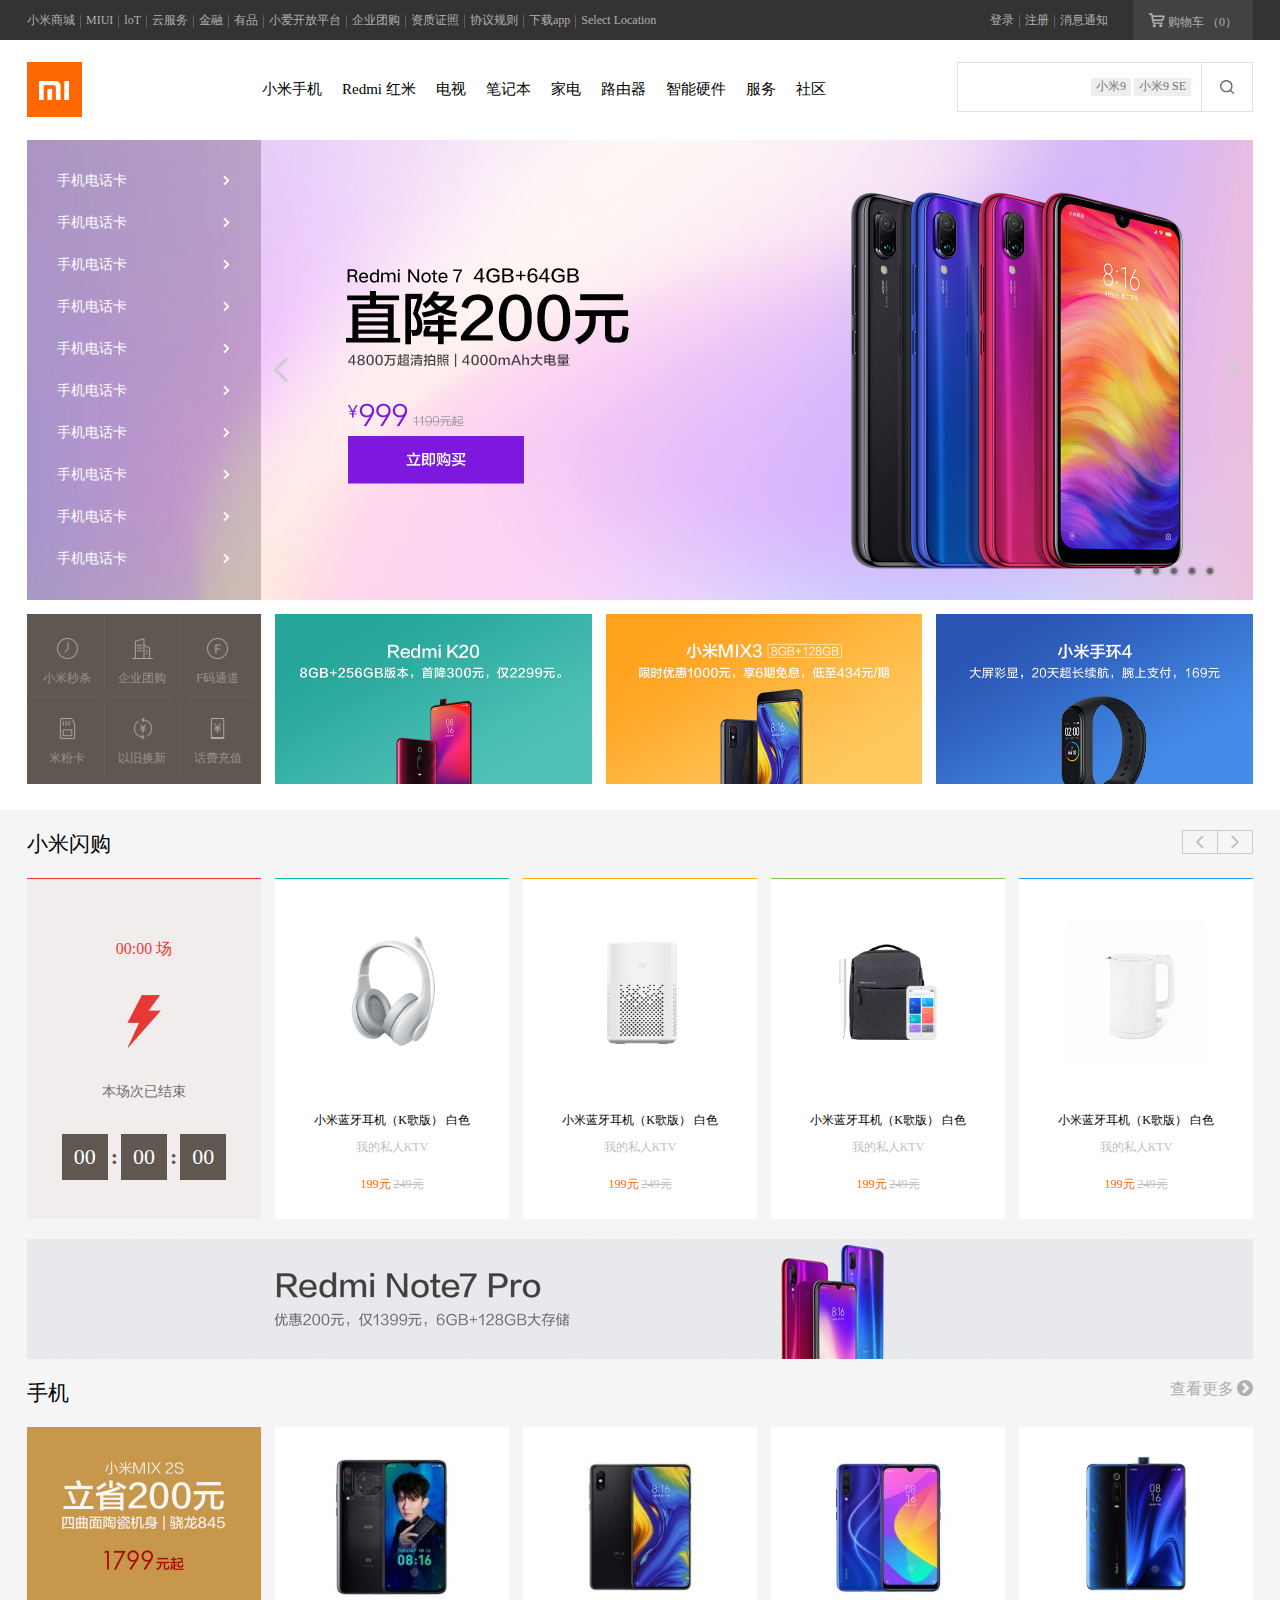
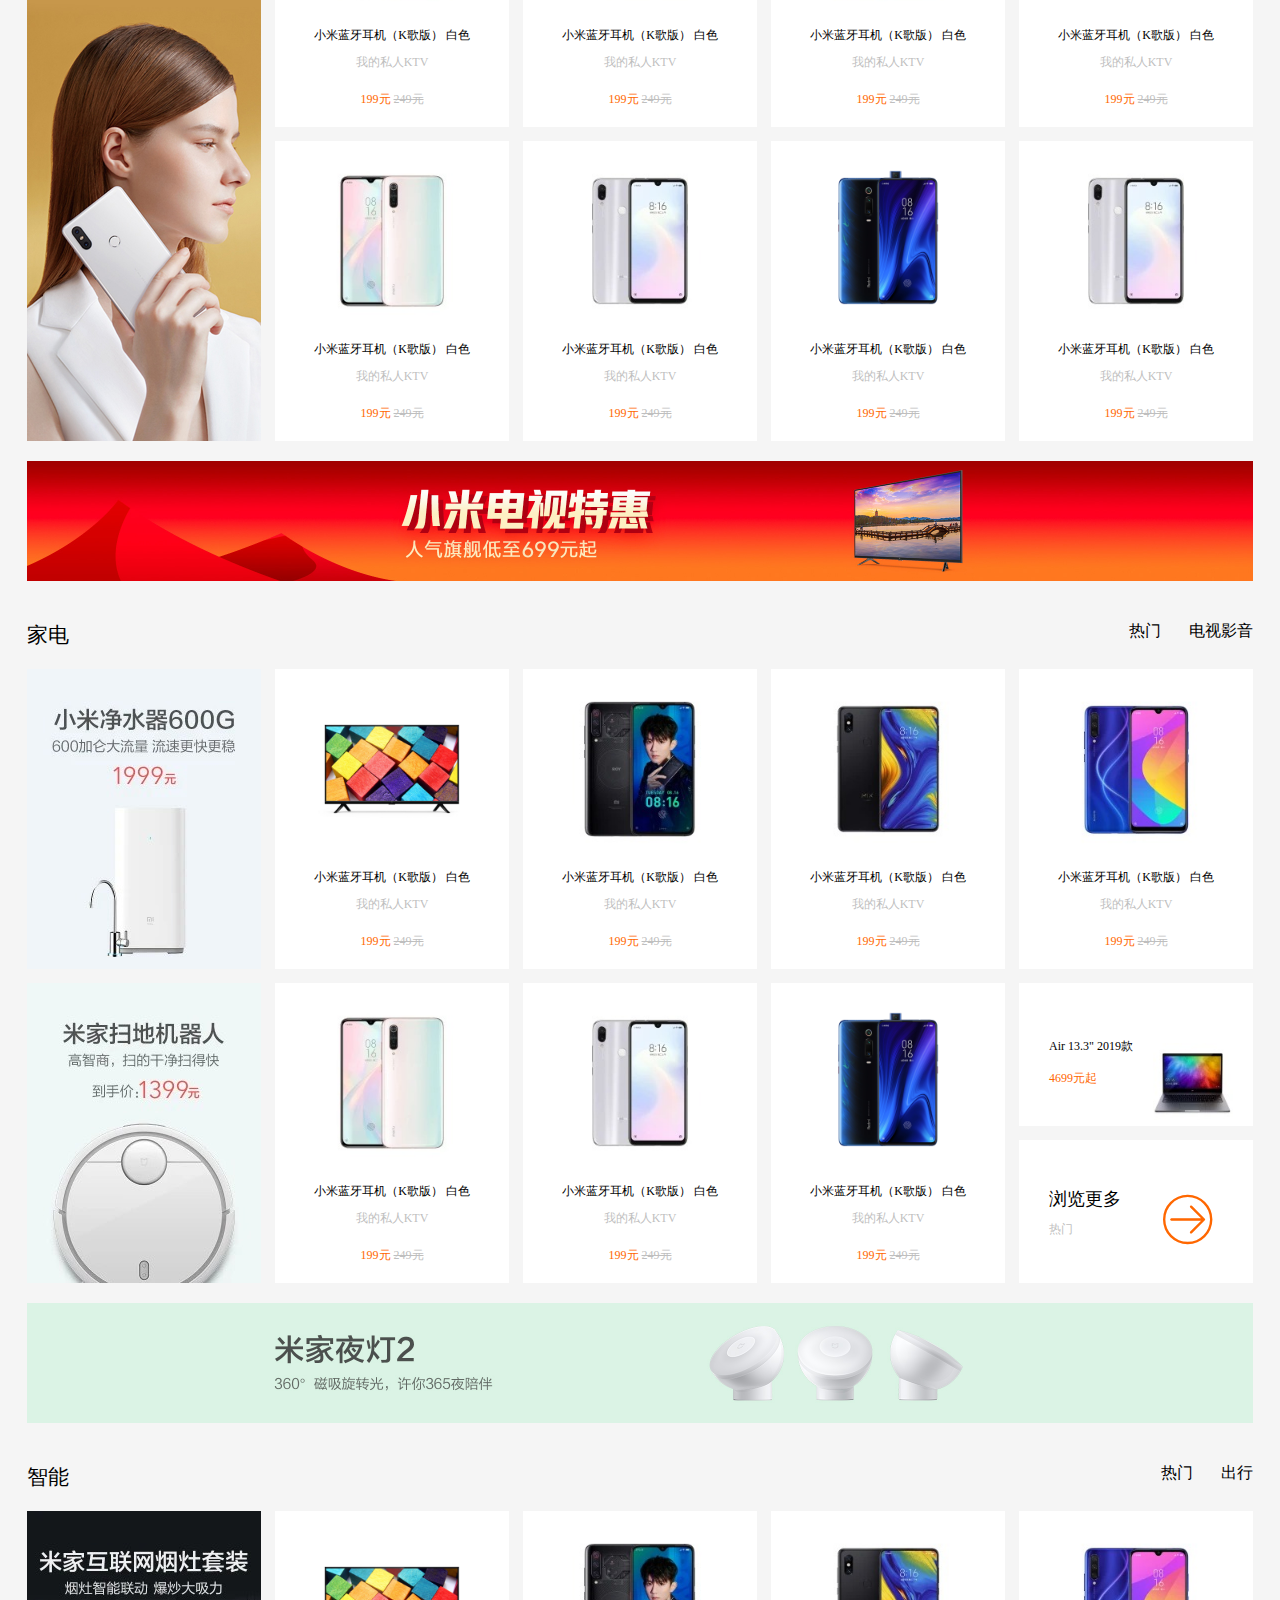
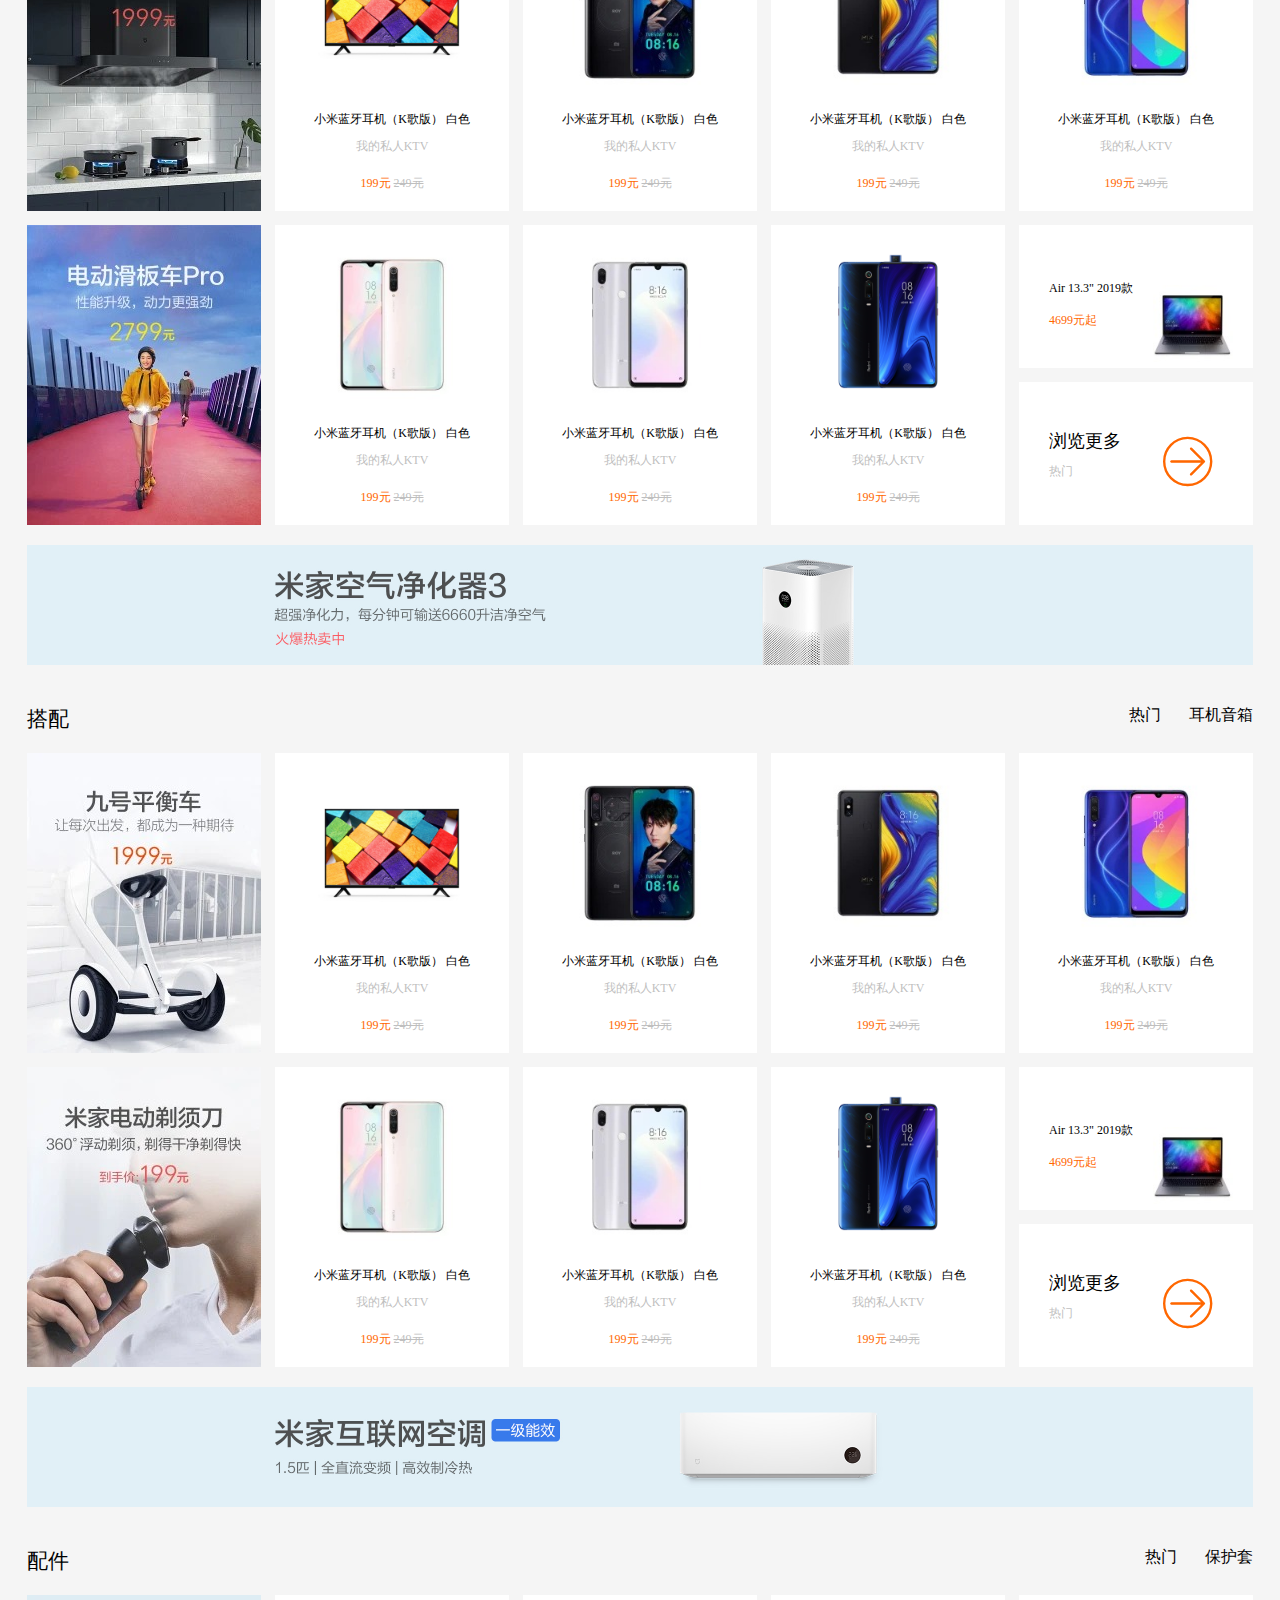
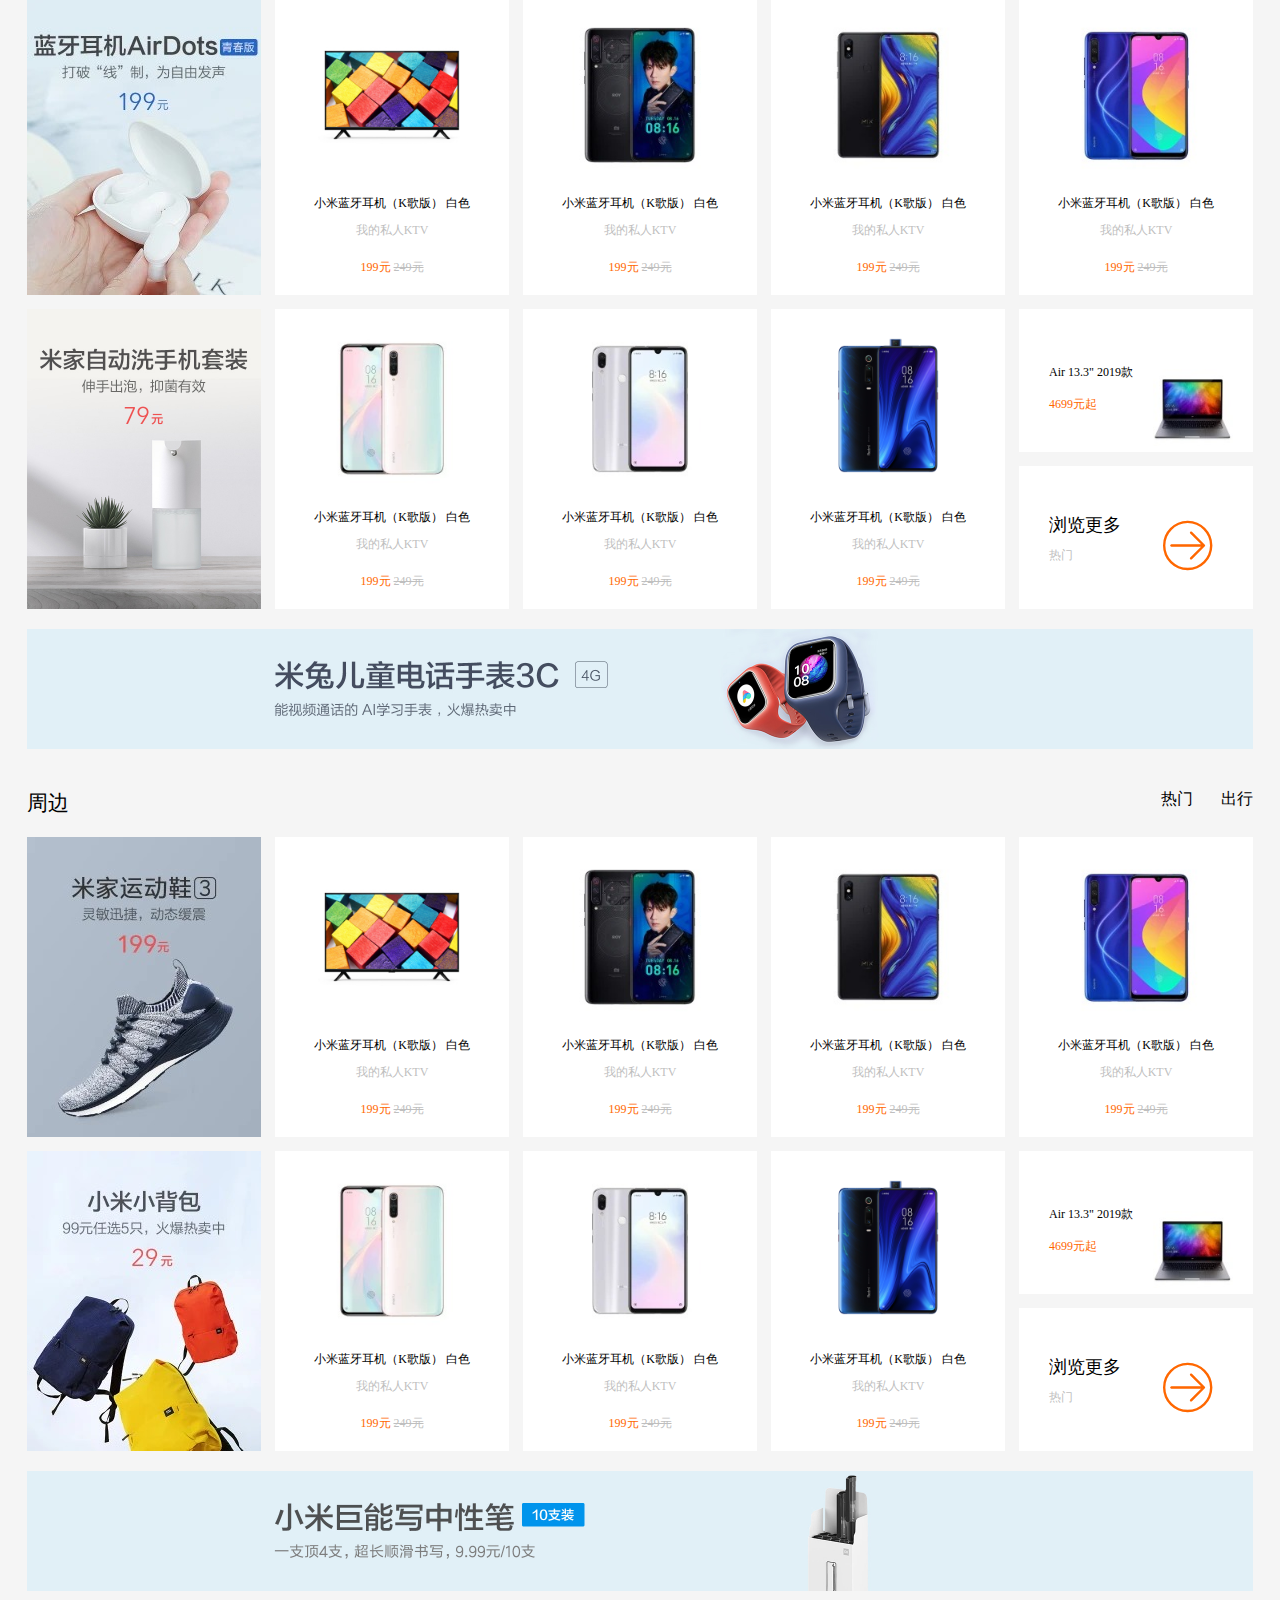
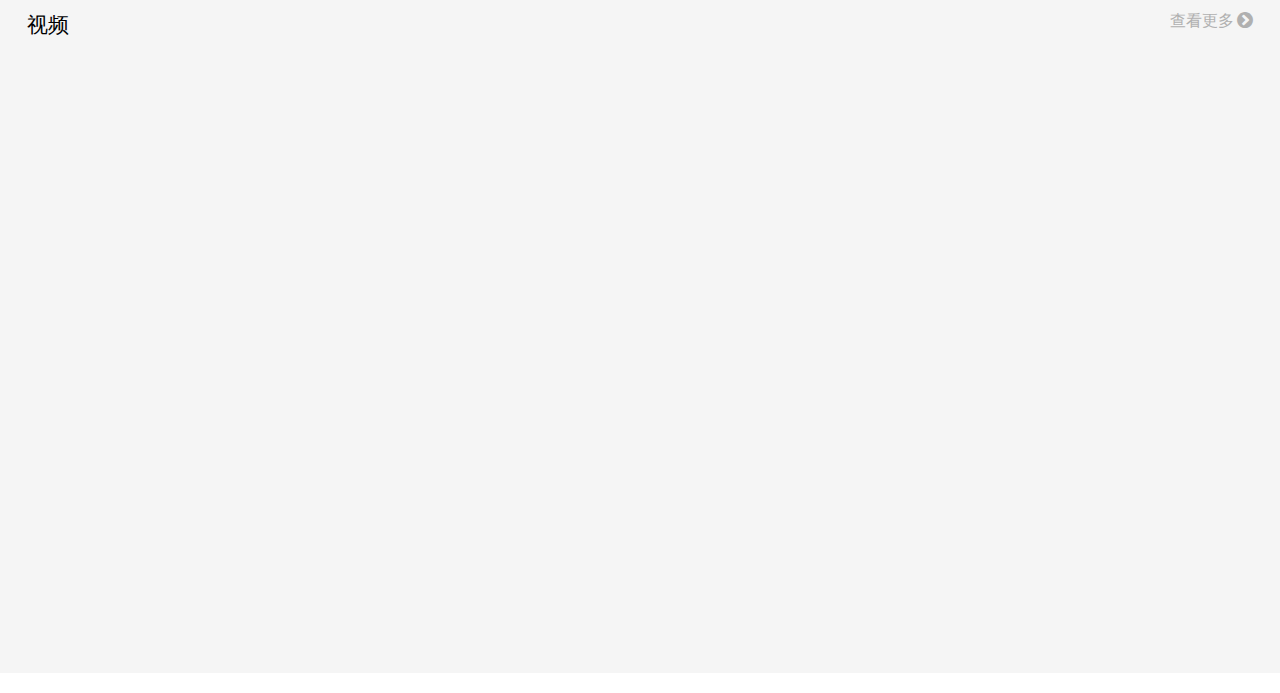
==== commit bf49e180: "update" ====
--- a/index.html
+++ b/index.html
@@ -13,1696 +13,2961 @@
 </head>
 
 <body>
-
-    <!-- 顶部导航栏区域 -->
-    <div class="zh_nav">
+    <!-- 顶部区域 -->
+    <div class="header">
+        <!-- 顶部导航栏区域 -->
+        <div class="zh_nav">
+            <div class="w">
+                <ul>
+                    <li><a href="#">小米商城</a></li>
+                    <li><span></span></li>
+                    <li><a href="#">MIUI</a></li>
+                    <li><span></span></li>
+                    <li><a href="#">loT</a></li>
+                    <li><span></span></li>
+                    <li><a href="#">云服务</a></li>
+                    <li><span></span></li>
+                    <li><a href="#">金融</a></li>
+                    <li><span></span></li>
+                    <li><a href="#">有品</a></li>
+                    <li><span></span></li>
+                    <li><a href="#">小爱开放平台</a></li>
+                    <li><span></span></li>
+                    <li><a href="#">企业团购</a></li>
+                    <li><span></span></li>
+                    <li><a href="#">资质证照</a></li>
+                    <li><span></span></li>
+                    <li><a href="#">协议规则</a></li>
+                    <li><span></span></li>
+                    <li class="dw">
+                        <a href="#">下载app</a>
+                        <div class="zh_nav_download">
+                            <img src="./img/download.png" alt="">
+                            <span>小米商城APP</span>
+                            <div class="zh_xsj"></div>
+                        </div>
+                    </li>
+                    <li><span></span></li>
+                    <li><a href="#">Select Location</a></li>
+                </ul>
+
+                <div class="zh_nav_login">
+                    <ul>
+                        <li><a href="#">登录</a></li>
+                        <li><span></span></li>
+                        <li><a href="#">注册</a></li>
+                        <li><span></span></li>
+                        <li><a href="#">消息通知</a></li>
+                    </ul>
+
+                    <div class="zh_shop_car">
+                        <span class="iconfont icon-gouwuchekong"></span>
+                        <span>购物车</span>
+                        <span>（0）</span>
+                    </div>
+                </div>
+            </div>
+        </div>
+
+        <!-- 顶部菜单区域 -->
+        <div class="zh_top_menu">
+            <div class="w">
+                <!-- 左侧logo -->
+                <div class="zh_left_logo">
+                    <a href="#">
+                        <img src="./img/mi-logo.png" alt="">
+                    </a>
+                </div>
+
+                <!-- 中部菜单 -->
+                <div class="zh_middle_menus">
+                    <ul>
+                        <li><a href="#">小米手机</a></li>
+                        <li><a href="#">Redmi 红米</a></li>
+                        <li><a href="#">电视</a></li>
+                        <li><a href="#">笔记本</a></li>
+                        <li><a href="#">家电</a></li>
+                        <li><a href="#">路由器</a></li>
+                        <li><a href="#">智能硬件</a></li>
+                        <li><a href="#">服务</a></li>
+                        <li><a href="#">社区</a></li>
+                    </ul>
+                </div>
+
+                <!-- 右侧搜索栏 -->
+                <div class="zh_right_search">
+                    <div class="r_s_left">
+                        <a href="#">小米9</a>
+                        <a href="#">小米9 SE</a>
+                    </div>
+                    <div class="r_s_right">
+                        <span class="iconfont icon-sousuo"></span>
+                    </div>
+                </div>
+            </div>
+
+            <!-- 菜单栏隐藏区域 -->
+            <div class="zh_menu_hidden">
+                <div class="w">
+                    <ul class="zh_item">
+                        <li>
+                            <a href="#">
+                                <img src="./img/top_menu_MI_1.png" alt="">
+                                <span>小米CC9</span>
+                                <span class="c_orange">1799元起</span>
+                            </a>
+                        </li>
+                        <li><span></span></li>
+                        <li>
+                            <a href="#">
+                                <img src="./img/top_menu_MI_2.png" alt="">
+                                <span>小米CC9</span>
+                                <span class="c_orange">1799元起</span>
+                            </a>
+                        </li>
+                        <li><span></span></li>
+                        <li>
+                            <a href="#">
+                                <img src="./img/top_menu_MI_3.png" alt="">
+                                <span>小米CC9</span>
+                                <span class="c_orange">1799元起</span>
+                            </a>
+                        </li>
+                        <li><span></span></li>
+                        <li>
+                            <a href="#">
+                                <img src="./img/top_menu_MI_4.png" alt="">
+                                <span>小米CC9</span>
+                                <span class="c_orange">1799元起</span>
+                            </a>
+                        </li>
+                        <li><span></span></li>
+                        <li>
+                            <a href="#">
+                                <img src="./img/top_menu_MI_5.png" alt="">
+                                <span>小米CC9</span>
+                                <span class="c_orange">1799元起</span>
+                            </a>
+                        </li>
+                        <li><span></span></li>
+                        <li>
+                            <a href="#">
+                                <img src="./img/top_menu_MI_6.png" alt="">
+                                <span>小米CC9</span>
+                                <span class="c_orange">1799元起</span>
+                            </a>
+                        </li>
+                    </ul>
+
+                    <ul class="zh_item">
+                        <li>
+                            <a href="#">
+                                <img src="./img/top_menu_MI_1.png" alt="">
+                                <span>小米CC9</span>
+                                <span class="c_orange">1799元起</span>
+                            </a>
+                        </li>
+                        <li><span></span></li>
+                        <li>
+                            <a href="#">
+                                <img src="./img/top_menu_MI_2.png" alt="">
+                                <span>小米CC9</span>
+                                <span class="c_orange">1799元起</span>
+                            </a>
+                        </li>
+                        <li><span></span></li>
+                        <li>
+                            <a href="#">
+                                <img src="./img/top_menu_MI_3.png" alt="">
+                                <span>小米CC9</span>
+                                <span class="c_orange">1799元起</span>
+                            </a>
+                        </li>
+                        <li><span></span></li>
+                        <li>
+                            <a href="#">
+                                <img src="./img/top_menu_MI_4.png" alt="">
+                                <span>小米CC9</span>
+                                <span class="c_orange">1799元起</span>
+                            </a>
+                        </li>
+                        <li><span></span></li>
+                        <li>
+                            <a href="#">
+                                <img src="./img/top_menu_MI_5.png" alt="">
+                                <span>小米CC9</span>
+                                <span class="c_orange">1799元起</span>
+                            </a>
+                        </li>
+                        <li><span></span></li>
+                        <li>
+                            <a href="#">
+                                <img src="./img/top_menu_MI_6.png" alt="">
+                                <span>小米CC9</span>
+                                <span class="c_orange">1799元起</span>
+                            </a>
+                        </li>
+                    </ul>
+
+                    <ul class="zh_item">
+                        <li>
+                            <a href="#">
+                                <img src="./img/top_menu_MI_1.png" alt="">
+                                <span>小米CC9</span>
+                                <span class="c_orange">1799元起</span>
+                            </a>
+                        </li>
+                        <li><span></span></li>
+                        <li>
+                            <a href="#">
+                                <img src="./img/top_menu_MI_2.png" alt="">
+                                <span>小米CC9</span>
+                                <span class="c_orange">1799元起</span>
+                            </a>
+                        </li>
+                        <li><span></span></li>
+                        <li>
+                            <a href="#">
+                                <img src="./img/top_menu_MI_3.png" alt="">
+                                <span>小米CC9</span>
+                                <span class="c_orange">1799元起</span>
+                            </a>
+                        </li>
+                        <li><span></span></li>
+                        <li>
+                            <a href="#">
+                                <img src="./img/top_menu_MI_4.png" alt="">
+                                <span>小米CC9</span>
+                                <span class="c_orange">1799元起</span>
+                            </a>
+                        </li>
+                        <li><span></span></li>
+                        <li>
+                            <a href="#">
+                                <img src="./img/top_menu_MI_5.png" alt="">
+                                <span>小米CC9</span>
+                                <span class="c_orange">1799元起</span>
+                            </a>
+                        </li>
+                        <li><span></span></li>
+                        <li>
+                            <a href="#">
+                                <img src="./img/top_menu_MI_6.png" alt="">
+                                <span>小米CC9</span>
+                                <span class="c_orange">1799元起</span>
+                            </a>
+                        </li>
+                    </ul>
+
+                    <ul class="zh_item">
+                        <li>
+                            <a href="#">
+                                <img src="./img/top_menu_MI_1.png" alt="">
+                                <span>小米CC9</span>
+                                <span class="c_orange">1799元起</span>
+                            </a>
+                        </li>
+                        <li><span></span></li>
+                        <li>
+                            <a href="#">
+                                <img src="./img/top_menu_MI_2.png" alt="">
+                                <span>小米CC9</span>
+                                <span class="c_orange">1799元起</span>
+                            </a>
+                        </li>
+                        <li><span></span></li>
+                        <li>
+                            <a href="#">
+                                <img src="./img/top_menu_MI_3.png" alt="">
+                                <span>小米CC9</span>
+                                <span class="c_orange">1799元起</span>
+                            </a>
+                        </li>
+                        <li><span></span></li>
+                        <li>
+                            <a href="#">
+                                <img src="./img/top_menu_MI_4.png" alt="">
+                                <span>小米CC9</span>
+                                <span class="c_orange">1799元起</span>
+                            </a>
+                        </li>
+                        <li><span></span></li>
+                        <li>
+                            <a href="#">
+                                <img src="./img/top_menu_MI_5.png" alt="">
+                                <span>小米CC9</span>
+                                <span class="c_orange">1799元起</span>
+                            </a>
+                        </li>
+                        <li><span></span></li>
+                        <li>
+                            <a href="#">
+                                <img src="./img/top_menu_MI_6.png" alt="">
+                                <span>小米CC9</span>
+                                <span class="c_orange">1799元起</span>
+                            </a>
+                        </li>
+                    </ul>
+
+                    <ul class="zh_item">
+                        <li>
+                            <a href="#">
+                                <img src="./img/top_menu_MI_1.png" alt="">
+                                <span>小米CC9</span>
+                                <span class="c_orange">1799元起</span>
+                            </a>
+                        </li>
+                        <li><span></span></li>
+                        <li>
+                            <a href="#">
+                                <img src="./img/top_menu_MI_2.png" alt="">
+                                <span>小米CC9</span>
+                                <span class="c_orange">1799元起</span>
+                            </a>
+                        </li>
+                        <li><span></span></li>
+                        <li>
+                            <a href="#">
+                                <img src="./img/top_menu_MI_3.png" alt="">
+                                <span>小米CC9</span>
+                                <span class="c_orange">1799元起</span>
+                            </a>
+                        </li>
+                        <li><span></span></li>
+                        <li>
+                            <a href="#">
+                                <img src="./img/top_menu_MI_4.png" alt="">
+                                <span>小米CC9</span>
+                                <span class="c_orange">1799元起</span>
+                            </a>
+                        </li>
+                        <li><span></span></li>
+                        <li>
+                            <a href="#">
+                                <img src="./img/top_menu_MI_5.png" alt="">
+                                <span>小米CC9</span>
+                                <span class="c_orange">1799元起</span>
+                            </a>
+                        </li>
+                        <li><span></span></li>
+                        <li>
+                            <a href="#">
+                                <img src="./img/top_menu_MI_6.png" alt="">
+                                <span>小米CC9</span>
+                                <span class="c_orange">1799元起</span>
+                            </a>
+                        </li>
+                    </ul>
+
+                    <ul class="zh_item">
+                        <li>
+                            <a href="#">
+                                <img src="./img/top_menu_MI_1.png" alt="">
+                                <span>小米CC9</span>
+                                <span class="c_orange">1799元起</span>
+                            </a>
+                        </li>
+                        <li><span></span></li>
+                        <li>
+                            <a href="#">
+                                <img src="./img/top_menu_MI_2.png" alt="">
+                                <span>小米CC9</span>
+                                <span class="c_orange">1799元起</span>
+                            </a>
+                        </li>
+                        <li><span></span></li>
+                        <li>
+                            <a href="#">
+                                <img src="./img/top_menu_MI_3.png" alt="">
+                                <span>小米CC9</span>
+                                <span class="c_orange">1799元起</span>
+                            </a>
+                        </li>
+                        <li><span></span></li>
+                        <li>
+                            <a href="#">
+                                <img src="./img/top_menu_MI_4.png" alt="">
+                                <span>小米CC9</span>
+                                <span class="c_orange">1799元起</span>
+                            </a>
+                        </li>
+                        <li><span></span></li>
+                        <li>
+                            <a href="#">
+                                <img src="./img/top_menu_MI_5.png" alt="">
+                                <span>小米CC9</span>
+                                <span class="c_orange">1799元起</span>
+                            </a>
+                        </li>
+                        <li><span></span></li>
+                        <li>
+                            <a href="#">
+                                <img src="./img/top_menu_MI_6.png" alt="">
+                                <span>小米CC9</span>
+                                <span class="c_orange">1799元起</span>
+                            </a>
+                        </li>
+                    </ul>
+
+                    <ul class="zh_item">
+                        <li>
+                            <a href="#">
+                                <img src="./img/top_menu_MI_1.png" alt="">
+                                <span>小米CC9</span>
+                                <span class="c_orange">1799元起</span>
+                            </a>
+                        </li>
+                        <li><span></span></li>
+                        <li>
+                            <a href="#">
+                                <img src="./img/top_menu_MI_2.png" alt="">
+                                <span>小米CC9</span>
+                                <span class="c_orange">1799元起</span>
+                            </a>
+                        </li>
+                        <li><span></span></li>
+                        <li>
+                            <a href="#">
+                                <img src="./img/top_menu_MI_3.png" alt="">
+                                <span>小米CC9</span>
+                                <span class="c_orange">1799元起</span>
+                            </a>
+                        </li>
+                        <li><span></span></li>
+                        <li>
+                            <a href="#">
+                                <img src="./img/top_menu_MI_4.png" alt="">
+                                <span>小米CC9</span>
+                                <span class="c_orange">1799元起</span>
+                            </a>
+                        </li>
+                        <li><span></span></li>
+                        <li>
+                            <a href="#">
+                                <img src="./img/top_menu_MI_5.png" alt="">
+                                <span>小米CC9</span>
+                                <span class="c_orange">1799元起</span>
+                            </a>
+                        </li>
+                        <li><span></span></li>
+                        <li>
+                            <a href="#">
+                                <img src="./img/top_menu_MI_6.png" alt="">
+                                <span>小米CC9</span>
+                                <span class="c_orange">1799元起</span>
+                            </a>
+                        </li>
+                    </ul>
+                </div>
+            </div>
+        </div>
+
+        <!-- 顶部banner图区域 -->
+        <div class="zh_banner w">
+            <div class="zh_b_imgs">
+                <a href="#">
+                    <img src="./img/banner1.jpg" alt="">
+                </a>
+            </div>
+            <div class="zh_b_sideBar">
+                <ul class="zh_pro_list">
+                    <li>
+                        <a href="#">手机</a>
+                        <a href="#">电话卡</a>
+                        <span class="iconfont icon-ic_arrow_r"></span>
+                    </li>
+                    <li>
+                        <a href="#">手机</a>
+                        <a href="#">电话卡</a>
+                        <span class="iconfont icon-ic_arrow_r"></span>
+                    </li>
+                    <li>
+                        <a href="#">手机</a>
+                        <a href="#">电话卡</a>
+                        <span class="iconfont icon-ic_arrow_r"></span>
+                    </li>
+                    <li>
+                        <a href="#">手机</a>
+                        <a href="#">电话卡</a>
+                        <span class="iconfont icon-ic_arrow_r"></span>
+                    </li>
+                    <li>
+                        <a href="#">手机</a>
+                        <a href="#">电话卡</a>
+                        <span class="iconfont icon-ic_arrow_r"></span>
+                    </li>
+                    <li>
+                        <a href="#">手机</a>
+                        <a href="#">电话卡</a>
+                        <span class="iconfont icon-ic_arrow_r"></span>
+                    </li>
+                    <li>
+                        <a href="#">手机</a>
+                        <a href="#">电话卡</a>
+                        <span class="iconfont icon-ic_arrow_r"></span>
+                    </li>
+                    <li>
+                        <a href="#">手机</a>
+                        <a href="#">电话卡</a>
+                        <span class="iconfont icon-ic_arrow_r"></span>
+                    </li>
+                    <li>
+                        <a href="#">手机</a>
+                        <a href="#">电话卡</a>
+                        <span class="iconfont icon-ic_arrow_r"></span>
+                    </li>
+                    <li>
+                        <a href="#">手机</a>
+                        <a href="#">电话卡</a>
+                        <span class="iconfont icon-ic_arrow_r"></span>
+                    </li>
+                </ul>
+
+                <!-- 侧边栏隐藏区域 -->
+                <div class="zh_sideBar_hidden">
+                    <div class="zh_item2">
+                        <ul>
+                            <li>
+                                <a href="#">
+                                    <img src="./img/nav_mobile/redminote 7pro_s.jpg" alt="">
+                                    <span>红米Note7pro</span>
+                                </a>
+                            </li>
+                            <li>
+                                <a href="#">
+                                    <img src="./img/nav_mobile/redminote 7pro_s.jpg" alt="">
+                                    <span>红米Note7pro</span>
+                                </a>
+                            </li>
+                            <li>
+                                <a href="#">
+                                    <img src="./img/nav_mobile/redminote 7pro_s.jpg" alt="">
+                                    <span>红米Note7pro</span>
+                                </a>
+                            </li>
+                            <li>
+                                <a href="#">
+                                    <img src="./img/nav_mobile/redminote 7pro_s.jpg" alt="">
+                                    <span>红米Note7pro</span>
+                                </a>
+                            </li>
+                            <li>
+                                <a href="#">
+                                    <img src="./img/nav_mobile/redminote 7pro_s.jpg" alt="">
+                                    <span>红米Note7pro</span>
+                                </a>
+                            </li>
+                            <li>
+                                <a href="#">
+                                    <img src="./img/nav_mobile/redminote 7pro_s.jpg" alt="">
+                                    <span>红米Note7pro</span>
+                                </a>
+                            </li>
+                        </ul>
+
+                        <ul>
+                            <li>
+                                <a href="#">
+                                    <img src="./img/nav_mobile/redminote 7pro_s.jpg" alt="">
+                                    <span>红米Note7pro</span>
+                                </a>
+                            </li>
+                            <li>
+                                <a href="#">
+                                    <img src="./img/nav_mobile/redminote 7pro_s.jpg" alt="">
+                                    <span>红米Note7pro</span>
+                                </a>
+                            </li>
+                            <li>
+                                <a href="#">
+                                    <img src="./img/nav_mobile/redminote 7pro_s.jpg" alt="">
+                                    <span>红米Note7pro</span>
+                                </a>
+                            </li>
+                            <li>
+                                <a href="#">
+                                    <img src="./img/nav_mobile/redminote 7pro_s.jpg" alt="">
+                                    <span>红米Note7pro</span>
+                                </a>
+                            </li>
+                            <li>
+                                <a href="#">
+                                    <img src="./img/nav_mobile/redminote 7pro_s.jpg" alt="">
+                                    <span>红米Note7pro</span>
+                                </a>
+                            </li>
+                            <li>
+                                <a href="#">
+                                    <img src="./img/nav_mobile/redminote 7pro_s.jpg" alt="">
+                                    <span>红米Note7pro</span>
+                                </a>
+                            </li>
+                        </ul>
+
+                        <ul>
+                            <li>
+                                <a href="#">
+                                    <img src="./img/nav_mobile/redminote 7pro_s.jpg" alt="">
+                                    <span>红米Note7pro</span>
+                                </a>
+                            </li>
+                            <li>
+                                <a href="#">
+                                    <img src="./img/nav_mobile/redminote 7pro_s.jpg" alt="">
+                                    <span>红米Note7pro</span>
+                                </a>
+                            </li>
+                            <li>
+                                <a href="#">
+                                    <img src="./img/nav_mobile/redminote 7pro_s.jpg" alt="">
+                                    <span>红米Note7pro</span>
+                                </a>
+                            </li>
+                            <li>
+                                <a href="#">
+                                    <img src="./img/nav_mobile/redminote 7pro_s.jpg" alt="">
+                                    <span>红米Note7pro</span>
+                                </a>
+                            </li>
+                            <li>
+                                <a href="#">
+                                    <img src="./img/nav_mobile/redminote 7pro_s.jpg" alt="">
+                                    <span>红米Note7pro</span>
+                                </a>
+                            </li>
+                            <li>
+                                <a href="#">
+                                    <img src="./img/nav_mobile/redminote 7pro_s.jpg" alt="">
+                                    <span>红米Note7pro</span>
+                                </a>
+                            </li>
+                        </ul>
+
+                        <ul>
+                            <li>
+                                <a href="#">
+                                    <img src="./img/nav_mobile/redminote 7pro_s.jpg" alt="">
+                                    <span>手机上门维修</span>
+                                </a>
+                            </li>
+                            <li>
+                                <a href="#">
+                                    <img src="./img/nav_mobile/redminote 7pro_s.jpg" alt="">
+                                    <span>云服务空间月卡</span>
+                                </a>
+                            </li>
+                            <li>
+                                <a href="#">
+                                    <img src="./img/nav_mobile/redminote 7pro_s.jpg" alt="">
+                                    <span>米粉卡 日租卡</span>
+                                </a>
+                            </li>
+                        </ul>
+                    </div>
+
+                    <div class="zh_item2">
+                        <ul>
+                            <li>
+                                <a href="#">
+                                    <img src="./img/nav_mobile/redminote 7pro_s.jpg" alt="">
+                                    <span>红米Note7pro</span>
+                                </a>
+                            </li>
+                            <li>
+                                <a href="#">
+                                    <img src="./img/nav_mobile/redminote 7pro_s.jpg" alt="">
+                                    <span>红米Note7pro</span>
+                                </a>
+                            </li>
+                            <li>
+                                <a href="#">
+                                    <img src="./img/nav_mobile/redminote 7pro_s.jpg" alt="">
+                                    <span>红米Note7pro</span>
+                                </a>
+                            </li>
+                            <li>
+                                <a href="#">
+                                    <img src="./img/nav_mobile/redminote 7pro_s.jpg" alt="">
+                                    <span>红米Note7pro</span>
+                                </a>
+                            </li>
+                            <li>
+                                <a href="#">
+                                    <img src="./img/nav_mobile/redminote 7pro_s.jpg" alt="">
+                                    <span>红米Note7pro</span>
+                                </a>
+                            </li>
+                            <li>
+                                <a href="#">
+                                    <img src="./img/nav_mobile/redminote 7pro_s.jpg" alt="">
+                                    <span>红米Note7pro</span>
+                                </a>
+                            </li>
+                        </ul>
+
+                        <ul>
+                            <li>
+                                <a href="#">
+                                    <img src="./img/nav_mobile/redminote 7pro_s.jpg" alt="">
+                                    <span>红米Note7pro</span>
+                                </a>
+                            </li>
+                            <li>
+                                <a href="#">
+                                    <img src="./img/nav_mobile/redminote 7pro_s.jpg" alt="">
+                                    <span>红米Note7pro</span>
+                                </a>
+                            </li>
+                            <li>
+                                <a href="#">
+                                    <img src="./img/nav_mobile/redminote 7pro_s.jpg" alt="">
+                                    <span>红米Note7pro</span>
+                                </a>
+                            </li>
+                            <li>
+                                <a href="#">
+                                    <img src="./img/nav_mobile/redminote 7pro_s.jpg" alt="">
+                                    <span>红米Note7pro</span>
+                                </a>
+                            </li>
+                            <li>
+                                <a href="#">
+                                    <img src="./img/nav_mobile/redminote 7pro_s.jpg" alt="">
+                                    <span>红米Note7pro</span>
+                                </a>
+                            </li>
+                            <li>
+                                <a href="#">
+                                    <img src="./img/nav_mobile/redminote 7pro_s.jpg" alt="">
+                                    <span>红米Note7pro</span>
+                                </a>
+                            </li>
+                        </ul>
+
+                        <ul>
+                            <li>
+                                <a href="#">
+                                    <img src="./img/nav_mobile/redminote 7pro_s.jpg" alt="">
+                                    <span>红米Note7pro</span>
+                                </a>
+                            </li>
+                            <li>
+                                <a href="#">
+                                    <img src="./img/nav_mobile/redminote 7pro_s.jpg" alt="">
+                                    <span>红米Note7pro</span>
+                                </a>
+                            </li>
+                            <li>
+                                <a href="#">
+                                    <img src="./img/nav_mobile/redminote 7pro_s.jpg" alt="">
+                                    <span>红米Note7pro</span>
+                                </a>
+                            </li>
+                            <li>
+                                <a href="#">
+                                    <img src="./img/nav_mobile/redminote 7pro_s.jpg" alt="">
+                                    <span>红米Note7pro</span>
+                                </a>
+                            </li>
+                            <li>
+                                <a href="#">
+                                    <img src="./img/nav_mobile/redminote 7pro_s.jpg" alt="">
+                                    <span>红米Note7pro</span>
+                                </a>
+                            </li>
+                            <li>
+                                <a href="#">
+                                    <img src="./img/nav_mobile/redminote 7pro_s.jpg" alt="">
+                                    <span>红米Note7pro</span>
+                                </a>
+                            </li>
+                        </ul>
+
+                        <ul>
+                            <li>
+                                <a href="#">
+                                    <img src="./img/nav_mobile/redminote 7pro_s.jpg" alt="">
+                                    <span>红米Note7pro</span>
+                                </a>
+                            </li>
+                            <li>
+                                <a href="#">
+                                    <img src="./img/nav_mobile/redminote 7pro_s.jpg" alt="">
+                                    <span>红米Note7pro</span>
+                                </a>
+                            </li>
+                            <li>
+                                <a href="#">
+                                    <img src="./img/nav_mobile/redminote 7pro_s.jpg" alt="">
+                                    <span>红米Note7pro</span>
+                                </a>
+                            </li>
+                        </ul>
+                    </div>
+
+                    <div class="zh_item2 zh_half">
+                        <ul>
+                            <li>
+                                <a href="#">
+                                    <img src="./img/nav_mobile/redminote 7pro_s.jpg" alt="">
+                                    <span>红米Note7pro</span>
+                                </a>
+                            </li>
+                            <li>
+                                <a href="#">
+                                    <img src="./img/nav_mobile/redminote 7pro_s.jpg" alt="">
+                                    <span>红米Note7pro</span>
+                                </a>
+                            </li>
+                            <li>
+                                <a href="#">
+                                    <img src="./img/nav_mobile/redminote 7pro_s.jpg" alt="">
+                                    <span>红米Note7pro</span>
+                                </a>
+                            </li>
+                            <li>
+                                <a href="#">
+                                    <img src="./img/nav_mobile/redminote 7pro_s.jpg" alt="">
+                                    <span>红米Note7pro</span>
+                                </a>
+                            </li>
+                            <li>
+                                <a href="#">
+                                    <img src="./img/nav_mobile/redminote 7pro_s.jpg" alt="">
+                                    <span>红米Note7pro</span>
+                                </a>
+                            </li>
+                            <li>
+                                <a href="#">
+                                    <img src="./img/nav_mobile/redminote 7pro_s.jpg" alt="">
+                                    <span>红米Note7pro</span>
+                                </a>
+                            </li>
+                        </ul>
+
+                        <ul>
+                            <li>
+                                <a href="#">
+                                    <img src="./img/nav_mobile/redminote 7pro_s.jpg" alt="">
+                                    <span>红米Note7pro</span>
+                                </a>
+                            </li>
+                            <li>
+                                <a href="#">
+                                    <img src="./img/nav_mobile/redminote 7pro_s.jpg" alt="">
+                                    <span>红米Note7pro</span>
+                                </a>
+                            </li>
+                            <li>
+                                <a href="#">
+                                    <img src="./img/nav_mobile/redminote 7pro_s.jpg" alt="">
+                                    <span>红米Note7pro</span>
+                                </a>
+                            </li>
+                            <li>
+                                <a href="#">
+                                    <img src="./img/nav_mobile/redminote 7pro_s.jpg" alt="">
+                                    <span>红米Note7pro</span>
+                                </a>
+                            </li>
+                            <li>
+                                <a href="#">
+                                    <img src="./img/nav_mobile/redminote 7pro_s.jpg" alt="">
+                                    <span>红米Note7pro</span>
+                                </a>
+                            </li>
+                            <li>
+                                <a href="#">
+                                    <img src="./img/nav_mobile/redminote 7pro_s.jpg" alt="">
+                                    <span>红米Note7pro</span>
+                                </a>
+                            </li>
+                        </ul>
+                    </div>
+
+                    <div class="zh_item2">
+                        <ul>
+                            <li>
+                                <a href="#">
+                                    <img src="./img/nav_mobile/redminote 7pro_s.jpg" alt="">
+                                    <span>红米Note7pro</span>
+                                </a>
+                            </li>
+                            <li>
+                                <a href="#">
+                                    <img src="./img/nav_mobile/redminote 7pro_s.jpg" alt="">
+                                    <span>红米Note7pro</span>
+                                </a>
+                            </li>
+                            <li>
+                                <a href="#">
+                                    <img src="./img/nav_mobile/redminote 7pro_s.jpg" alt="">
+                                    <span>红米Note7pro</span>
+                                </a>
+                            </li>
+                            <li>
+                                <a href="#">
+                                    <img src="./img/nav_mobile/redminote 7pro_s.jpg" alt="">
+                                    <span>红米Note7pro</span>
+                                </a>
+                            </li>
+                            <li>
+                                <a href="#">
+                                    <img src="./img/nav_mobile/redminote 7pro_s.jpg" alt="">
+                                    <span>红米Note7pro</span>
+                                </a>
+                            </li>
+                            <li>
+                                <a href="#">
+                                    <img src="./img/nav_mobile/redminote 7pro_s.jpg" alt="">
+                                    <span>红米Note7pro</span>
+                                </a>
+                            </li>
+                        </ul>
+
+                        <ul>
+                            <li>
+                                <a href="#">
+                                    <img src="./img/nav_mobile/redminote 7pro_s.jpg" alt="">
+                                    <span>红米Note7pro</span>
+                                </a>
+                            </li>
+                            <li>
+                                <a href="#">
+                                    <img src="./img/nav_mobile/redminote 7pro_s.jpg" alt="">
+                                    <span>红米Note7pro</span>
+                                </a>
+                            </li>
+                            <li>
+                                <a href="#">
+                                    <img src="./img/nav_mobile/redminote 7pro_s.jpg" alt="">
+                                    <span>红米Note7pro</span>
+                                </a>
+                            </li>
+                            <li>
+                                <a href="#">
+                                    <img src="./img/nav_mobile/redminote 7pro_s.jpg" alt="">
+                                    <span>红米Note7pro</span>
+                                </a>
+                            </li>
+                            <li>
+                                <a href="#">
+                                    <img src="./img/nav_mobile/redminote 7pro_s.jpg" alt="">
+                                    <span>红米Note7pro</span>
+                                </a>
+                            </li>
+                            <li>
+                                <a href="#">
+                                    <img src="./img/nav_mobile/redminote 7pro_s.jpg" alt="">
+                                    <span>红米Note7pro</span>
+                                </a>
+                            </li>
+                        </ul>
+
+                        <ul>
+                            <li>
+                                <a href="#">
+                                    <img src="./img/nav_mobile/redminote 7pro_s.jpg" alt="">
+                                    <span>红米Note7pro</span>
+                                </a>
+                            </li>
+                            <li>
+                                <a href="#">
+                                    <img src="./img/nav_mobile/redminote 7pro_s.jpg" alt="">
+                                    <span>红米Note7pro</span>
+                                </a>
+                            </li>
+                            <li>
+                                <a href="#">
+                                    <img src="./img/nav_mobile/redminote 7pro_s.jpg" alt="">
+                                    <span>红米Note7pro</span>
+                                </a>
+                            </li>
+                            <li>
+                                <a href="#">
+                                    <img src="./img/nav_mobile/redminote 7pro_s.jpg" alt="">
+                                    <span>红米Note7pro</span>
+                                </a>
+                            </li>
+                            <li>
+                                <a href="#">
+                                    <img src="./img/nav_mobile/redminote 7pro_s.jpg" alt="">
+                                    <span>红米Note7pro</span>
+                                </a>
+                            </li>
+                            <li>
+                                <a href="#">
+                                    <img src="./img/nav_mobile/redminote 7pro_s.jpg" alt="">
+                                    <span>红米Note7pro</span>
+                                </a>
+                            </li>
+                        </ul>
+
+                        <ul>
+                            <li>
+                                <a href="#">
+                                    <img src="./img/nav_mobile/redminote 7pro_s.jpg" alt="">
+                                    <span>红米Note7pro</span>
+                                </a>
+                            </li>
+                            <li>
+                                <a href="#">
+                                    <img src="./img/nav_mobile/redminote 7pro_s.jpg" alt="">
+                                    <span>红米Note7pro</span>
+                                </a>
+                            </li>
+                            <li>
+                                <a href="#">
+                                    <img src="./img/nav_mobile/redminote 7pro_s.jpg" alt="">
+                                    <span>红米Note7pro</span>
+                                </a>
+                            </li>
+                        </ul>
+                    </div>
+
+                    <div class="zh_item2 zh_half">
+                        <ul>
+                            <li>
+                                <a href="#">
+                                    <img src="./img/nav_mobile/redminote 7pro_s.jpg" alt="">
+                                    <span>红米Note7pro</span>
+                                </a>
+                            </li>
+                            <li>
+                                <a href="#">
+                                    <img src="./img/nav_mobile/redminote 7pro_s.jpg" alt="">
+                                    <span>红米Note7pro</span>
+                                </a>
+                            </li>
+                            <li>
+                                <a href="#">
+                                    <img src="./img/nav_mobile/redminote 7pro_s.jpg" alt="">
+                                    <span>红米Note7pro</span>
+                                </a>
+                            </li>
+                            <li>
+                                <a href="#">
+                                    <img src="./img/nav_mobile/redminote 7pro_s.jpg" alt="">
+                                    <span>红米Note7pro</span>
+                                </a>
+                            </li>
+                            <li>
+                                <a href="#">
+                                    <img src="./img/nav_mobile/redminote 7pro_s.jpg" alt="">
+                                    <span>红米Note7pro</span>
+                                </a>
+                            </li>
+                            <li>
+                                <a href="#">
+                                    <img src="./img/nav_mobile/redminote 7pro_s.jpg" alt="">
+                                    <span>红米Note7pro</span>
+                                </a>
+                            </li>
+                        </ul>
+
+                        <ul>
+                            <li>
+                                <a href="#">
+                                    <img src="./img/nav_mobile/redminote 7pro_s.jpg" alt="">
+                                    <span>红米Note7pro</span>
+                                </a>
+                            </li>
+                            <li>
+                                <a href="#">
+                                    <img src="./img/nav_mobile/redminote 7pro_s.jpg" alt="">
+                                    <span>红米Note7pro</span>
+                                </a>
+                            </li>
+                            <li>
+                                <a href="#">
+                                    <img src="./img/nav_mobile/redminote 7pro_s.jpg" alt="">
+                                    <span>红米Note7pro</span>
+                                </a>
+                            </li>
+                            <li>
+                                <a href="#">
+                                    <img src="./img/nav_mobile/redminote 7pro_s.jpg" alt="">
+                                    <span>红米Note7pro</span>
+                                </a>
+                            </li>
+                            <li>
+                                <a href="#">
+                                    <img src="./img/nav_mobile/redminote 7pro_s.jpg" alt="">
+                                    <span>红米Note7pro</span>
+                                </a>
+                            </li>
+                            <li>
+                                <a href="#">
+                                    <img src="./img/nav_mobile/redminote 7pro_s.jpg" alt="">
+                                    <span>红米Note7pro</span>
+                                </a>
+                            </li>
+                        </ul>
+                    </div>
+
+                    <div class="zh_item2 zh_half">
+                        <ul>
+                            <li>
+                                <a href="#">
+                                    <img src="./img/nav_mobile/redminote 7pro_s.jpg" alt="">
+                                    <span>红米Note7pro</span>
+                                </a>
+                            </li>
+                            <li>
+                                <a href="#">
+                                    <img src="./img/nav_mobile/redminote 7pro_s.jpg" alt="">
+                                    <span>红米Note7pro</span>
+                                </a>
+                            </li>
+                            <li>
+                                <a href="#">
+                                    <img src="./img/nav_mobile/redminote 7pro_s.jpg" alt="">
+                                    <span>红米Note7pro</span>
+                                </a>
+                            </li>
+                            <li>
+                                <a href="#">
+                                    <img src="./img/nav_mobile/redminote 7pro_s.jpg" alt="">
+                                    <span>红米Note7pro</span>
+                                </a>
+                            </li>
+                            <li>
+                                <a href="#">
+                                    <img src="./img/nav_mobile/redminote 7pro_s.jpg" alt="">
+                                    <span>红米Note7pro</span>
+                                </a>
+                            </li>
+                            <li>
+                                <a href="#">
+                                    <img src="./img/nav_mobile/redminote 7pro_s.jpg" alt="">
+                                    <span>红米Note7pro</span>
+                                </a>
+                            </li>
+                        </ul>
+
+                        <ul>
+                            <li>
+                                <a href="#">
+                                    <img src="./img/nav_mobile/redminote 7pro_s.jpg" alt="">
+                                    <span>红米Note7pro</span>
+                                </a>
+                            </li>
+                            <li>
+                                <a href="#">
+                                    <img src="./img/nav_mobile/redminote 7pro_s.jpg" alt="">
+                                    <span>红米Note7pro</span>
+                                </a>
+                            </li>
+                            <li>
+                                <a href="#">
+                                    <img src="./img/nav_mobile/redminote 7pro_s.jpg" alt="">
+                                    <span>红米Note7pro</span>
+                                </a>
+                            </li>
+                            <li>
+                                <a href="#">
+                                    <img src="./img/nav_mobile/redminote 7pro_s.jpg" alt="">
+                                    <span>红米Note7pro</span>
+                                </a>
+                            </li>
+                            <li>
+                                <a href="#">
+                                    <img src="./img/nav_mobile/redminote 7pro_s.jpg" alt="">
+                                    <span>红米Note7pro</span>
+                                </a>
+                            </li>
+                            <li>
+                                <a href="#">
+                                    <img src="./img/nav_mobile/redminote 7pro_s.jpg" alt="">
+                                    <span>红米Note7pro</span>
+                                </a>
+                            </li>
+                        </ul>
+                    </div>
+
+                    <div class="zh_item2 zh_half">
+                        <ul>
+                            <li>
+                                <a href="#">
+                                    <img src="./img/nav_mobile/redminote 7pro_s.jpg" alt="">
+                                    <span>红米Note7pro</span>
+                                </a>
+                            </li>
+                            <li>
+                                <a href="#">
+                                    <img src="./img/nav_mobile/redminote 7pro_s.jpg" alt="">
+                                    <span>红米Note7pro</span>
+                                </a>
+                            </li>
+                            <li>
+                                <a href="#">
+                                    <img src="./img/nav_mobile/redminote 7pro_s.jpg" alt="">
+                                    <span>红米Note7pro</span>
+                                </a>
+                            </li>
+                            <li>
+                                <a href="#">
+                                    <img src="./img/nav_mobile/redminote 7pro_s.jpg" alt="">
+                                    <span>红米Note7pro</span>
+                                </a>
+                            </li>
+                            <li>
+                                <a href="#">
+                                    <img src="./img/nav_mobile/redminote 7pro_s.jpg" alt="">
+                                    <span>红米Note7pro</span>
+                                </a>
+                            </li>
+                            <li>
+                                <a href="#">
+                                    <img src="./img/nav_mobile/redminote 7pro_s.jpg" alt="">
+                                    <span>红米Note7pro</span>
+                                </a>
+                            </li>
+                        </ul>
+
+                        <ul>
+                            <li>
+                                <a href="#">
+                                    <img src="./img/nav_mobile/redminote 7pro_s.jpg" alt="">
+                                    <span>红米Note7pro</span>
+                                </a>
+                            </li>
+                            <li>
+                                <a href="#">
+                                    <img src="./img/nav_mobile/redminote 7pro_s.jpg" alt="">
+                                    <span>红米Note7pro</span>
+                                </a>
+                            </li>
+                            <li>
+                                <a href="#">
+                                    <img src="./img/nav_mobile/redminote 7pro_s.jpg" alt="">
+                                    <span>红米Note7pro</span>
+                                </a>
+                            </li>
+                            <li>
+                                <a href="#">
+                                    <img src="./img/nav_mobile/redminote 7pro_s.jpg" alt="">
+                                    <span>红米Note7pro</span>
+                                </a>
+                            </li>
+                            <li>
+                                <a href="#">
+                                    <img src="./img/nav_mobile/redminote 7pro_s.jpg" alt="">
+                                    <span>红米Note7pro</span>
+                                </a>
+                            </li>
+                            <li>
+                                <a href="#">
+                                    <img src="./img/nav_mobile/redminote 7pro_s.jpg" alt="">
+                                    <span>红米Note7pro</span>
+                                </a>
+                            </li>
+                        </ul>
+                    </div>
+
+                    <div class="zh_item2">
+                        <ul>
+                            <li>
+                                <a href="#">
+                                    <img src="./img/nav_mobile/redminote 7pro_s.jpg" alt="">
+                                    <span>红米Note7pro</span>
+                                </a>
+                            </li>
+                            <li>
+                                <a href="#">
+                                    <img src="./img/nav_mobile/redminote 7pro_s.jpg" alt="">
+                                    <span>红米Note7pro</span>
+                                </a>
+                            </li>
+                            <li>
+                                <a href="#">
+                                    <img src="./img/nav_mobile/redminote 7pro_s.jpg" alt="">
+                                    <span>红米Note7pro</span>
+                                </a>
+                            </li>
+                            <li>
+                                <a href="#">
+                                    <img src="./img/nav_mobile/redminote 7pro_s.jpg" alt="">
+                                    <span>红米Note7pro</span>
+                                </a>
+                            </li>
+                            <li>
+                                <a href="#">
+                                    <img src="./img/nav_mobile/redminote 7pro_s.jpg" alt="">
+                                    <span>红米Note7pro</span>
+                                </a>
+                            </li>
+                            <li>
+                                <a href="#">
+                                    <img src="./img/nav_mobile/redminote 7pro_s.jpg" alt="">
+                                    <span>红米Note7pro</span>
+                                </a>
+                            </li>
+                        </ul>
+
+                        <ul>
+                            <li>
+                                <a href="#">
+                                    <img src="./img/nav_mobile/redminote 7pro_s.jpg" alt="">
+                                    <span>红米Note7pro</span>
+                                </a>
+                            </li>
+                            <li>
+                                <a href="#">
+                                    <img src="./img/nav_mobile/redminote 7pro_s.jpg" alt="">
+                                    <span>红米Note7pro</span>
+                                </a>
+                            </li>
+                            <li>
+                                <a href="#">
+                                    <img src="./img/nav_mobile/redminote 7pro_s.jpg" alt="">
+                                    <span>红米Note7pro</span>
+                                </a>
+                            </li>
+                            <li>
+                                <a href="#">
+                                    <img src="./img/nav_mobile/redminote 7pro_s.jpg" alt="">
+                                    <span>红米Note7pro</span>
+                                </a>
+                            </li>
+                            <li>
+                                <a href="#">
+                                    <img src="./img/nav_mobile/redminote 7pro_s.jpg" alt="">
+                                    <span>红米Note7pro</span>
+                                </a>
+                            </li>
+                            <li>
+                                <a href="#">
+                                    <img src="./img/nav_mobile/redminote 7pro_s.jpg" alt="">
+                                    <span>红米Note7pro</span>
+                                </a>
+                            </li>
+                        </ul>
+
+                        <ul>
+                            <li>
+                                <a href="#">
+                                    <img src="./img/nav_mobile/redminote 7pro_s.jpg" alt="">
+                                    <span>红米Note7pro</span>
+                                </a>
+                            </li>
+                            <li>
+                                <a href="#">
+                                    <img src="./img/nav_mobile/redminote 7pro_s.jpg" alt="">
+                                    <span>红米Note7pro</span>
+                                </a>
+                            </li>
+                            <li>
+                                <a href="#">
+                                    <img src="./img/nav_mobile/redminote 7pro_s.jpg" alt="">
+                                    <span>红米Note7pro</span>
+                                </a>
+                            </li>
+                            <li>
+                                <a href="#">
+                                    <img src="./img/nav_mobile/redminote 7pro_s.jpg" alt="">
+                                    <span>红米Note7pro</span>
+                                </a>
+                            </li>
+                            <li>
+                                <a href="#">
+                                    <img src="./img/nav_mobile/redminote 7pro_s.jpg" alt="">
+                                    <span>红米Note7pro</span>
+                                </a>
+                            </li>
+                            <li>
+                                <a href="#">
+                                    <img src="./img/nav_mobile/redminote 7pro_s.jpg" alt="">
+                                    <span>红米Note7pro</span>
+                                </a>
+                            </li>
+                        </ul>
+
+                        <ul>
+                            <li>
+                                <a href="#">
+                                    <img src="./img/nav_mobile/redminote 7pro_s.jpg" alt="">
+                                    <span>红米Note7pro</span>
+                                </a>
+                            </li>
+                            <li>
+                                <a href="#">
+                                    <img src="./img/nav_mobile/redminote 7pro_s.jpg" alt="">
+                                    <span>红米Note7pro</span>
+                                </a>
+                            </li>
+                            <li>
+                                <a href="#">
+                                    <img src="./img/nav_mobile/redminote 7pro_s.jpg" alt="">
+                                    <span>红米Note7pro</span>
+                                </a>
+                            </li>
+                        </ul>
+                    </div>
+
+                    <div class="zh_item2 zh_half">
+                        <ul>
+                            <li>
+                                <a href="#">
+                                    <img src="./img/nav_mobile/redminote 7pro_s.jpg" alt="">
+                                    <span>红米Note7pro</span>
+                                </a>
+                            </li>
+                            <li>
+                                <a href="#">
+                                    <img src="./img/nav_mobile/redminote 7pro_s.jpg" alt="">
+                                    <span>红米Note7pro</span>
+                                </a>
+                            </li>
+                            <li>
+                                <a href="#">
+                                    <img src="./img/nav_mobile/redminote 7pro_s.jpg" alt="">
+                                    <span>红米Note7pro</span>
+                                </a>
+                            </li>
+                            <li>
+                                <a href="#">
+                                    <img src="./img/nav_mobile/redminote 7pro_s.jpg" alt="">
+                                    <span>红米Note7pro</span>
+                                </a>
+                            </li>
+                            <li>
+                                <a href="#">
+                                    <img src="./img/nav_mobile/redminote 7pro_s.jpg" alt="">
+                                    <span>红米Note7pro</span>
+                                </a>
+                            </li>
+                            <li>
+                                <a href="#">
+                                    <img src="./img/nav_mobile/redminote 7pro_s.jpg" alt="">
+                                    <span>红米Note7pro</span>
+                                </a>
+                            </li>
+                        </ul>
+
+                        <ul>
+                            <li>
+                                <a href="#">
+                                    <img src="./img/nav_mobile/redminote 7pro_s.jpg" alt="">
+                                    <span>红米Note7pro</span>
+                                </a>
+                            </li>
+                            <li>
+                                <a href="#">
+                                    <img src="./img/nav_mobile/redminote 7pro_s.jpg" alt="">
+                                    <span>红米Note7pro</span>
+                                </a>
+                            </li>
+                            <li>
+                                <a href="#">
+                                    <img src="./img/nav_mobile/redminote 7pro_s.jpg" alt="">
+                                    <span>红米Note7pro</span>
+                                </a>
+                            </li>
+                            <li>
+                                <a href="#">
+                                    <img src="./img/nav_mobile/redminote 7pro_s.jpg" alt="">
+                                    <span>红米Note7pro</span>
+                                </a>
+                            </li>
+                            <li>
+                                <a href="#">
+                                    <img src="./img/nav_mobile/redminote 7pro_s.jpg" alt="">
+                                    <span>红米Note7pro</span>
+                                </a>
+                            </li>
+                            <li>
+                                <a href="#">
+                                    <img src="./img/nav_mobile/redminote 7pro_s.jpg" alt="">
+                                    <span>红米Note7pro</span>
+                                </a>
+                            </li>
+                        </ul>
+                    </div>
+
+                    <div class="zh_item2">
+                        <ul>
+                            <li>
+                                <a href="#">
+                                    <img src="./img/nav_mobile/redminote 7pro_s.jpg" alt="">
+                                    <span>红米Note7pro</span>
+                                </a>
+                            </li>
+                            <li>
+                                <a href="#">
+                                    <img src="./img/nav_mobile/redminote 7pro_s.jpg" alt="">
+                                    <span>红米Note7pro</span>
+                                </a>
+                            </li>
+                            <li>
+                                <a href="#">
+                                    <img src="./img/nav_mobile/redminote 7pro_s.jpg" alt="">
+                                    <span>红米Note7pro</span>
+                                </a>
+                            </li>
+                            <li>
+                                <a href="#">
+                                    <img src="./img/nav_mobile/redminote 7pro_s.jpg" alt="">
+                                    <span>红米Note7pro</span>
+                                </a>
+                            </li>
+                            <li>
+                                <a href="#">
+                                    <img src="./img/nav_mobile/redminote 7pro_s.jpg" alt="">
+                                    <span>红米Note7pro</span>
+                                </a>
+                            </li>
+                            <li>
+                                <a href="#">
+                                    <img src="./img/nav_mobile/redminote 7pro_s.jpg" alt="">
+                                    <span>红米Note7pro</span>
+                                </a>
+                            </li>
+                        </ul>
+
+                        <ul>
+                            <li>
+                                <a href="#">
+                                    <img src="./img/nav_mobile/redminote 7pro_s.jpg" alt="">
+                                    <span>红米Note7pro</span>
+                                </a>
+                            </li>
+                            <li>
+                                <a href="#">
+                                    <img src="./img/nav_mobile/redminote 7pro_s.jpg" alt="">
+                                    <span>红米Note7pro</span>
+                                </a>
+                            </li>
+                            <li>
+                                <a href="#">
+                                    <img src="./img/nav_mobile/redminote 7pro_s.jpg" alt="">
+                                    <span>红米Note7pro</span>
+                                </a>
+                            </li>
+                            <li>
+                                <a href="#">
+                                    <img src="./img/nav_mobile/redminote 7pro_s.jpg" alt="">
+                                    <span>红米Note7pro</span>
+                                </a>
+                            </li>
+                            <li>
+                                <a href="#">
+                                    <img src="./img/nav_mobile/redminote 7pro_s.jpg" alt="">
+                                    <span>红米Note7pro</span>
+                                </a>
+                            </li>
+                            <li>
+                                <a href="#">
+                                    <img src="./img/nav_mobile/redminote 7pro_s.jpg" alt="">
+                                    <span>红米Note7pro</span>
+                                </a>
+                            </li>
+                        </ul>
+
+                        <ul>
+                            <li>
+                                <a href="#">
+                                    <img src="./img/nav_mobile/redminote 7pro_s.jpg" alt="">
+                                    <span>红米Note7pro</span>
+                                </a>
+                            </li>
+                            <li>
+                                <a href="#">
+                                    <img src="./img/nav_mobile/redminote 7pro_s.jpg" alt="">
+                                    <span>红米Note7pro</span>
+                                </a>
+                            </li>
+                            <li>
+                                <a href="#">
+                                    <img src="./img/nav_mobile/redminote 7pro_s.jpg" alt="">
+                                    <span>红米Note7pro</span>
+                                </a>
+                            </li>
+                            <li>
+                                <a href="#">
+                                    <img src="./img/nav_mobile/redminote 7pro_s.jpg" alt="">
+                                    <span>红米Note7pro</span>
+                                </a>
+                            </li>
+                            <li>
+                                <a href="#">
+                                    <img src="./img/nav_mobile/redminote 7pro_s.jpg" alt="">
+                                    <span>红米Note7pro</span>
+                                </a>
+                            </li>
+                            <li>
+                                <a href="#">
+                                    <img src="./img/nav_mobile/redminote 7pro_s.jpg" alt="">
+                                    <span>红米Note7pro</span>
+                                </a>
+                            </li>
+                        </ul>
+
+                        <ul>
+                            <li>
+                                <a href="#">
+                                    <img src="./img/nav_mobile/redminote 7pro_s.jpg" alt="">
+                                    <span>红米Note7pro</span>
+                                </a>
+                            </li>
+                            <li>
+                                <a href="#">
+                                    <img src="./img/nav_mobile/redminote 7pro_s.jpg" alt="">
+                                    <span>红米Note7pro</span>
+                                </a>
+                            </li>
+                            <li>
+                                <a href="#">
+                                    <img src="./img/nav_mobile/redminote 7pro_s.jpg" alt="">
+                                    <span>红米Note7pro</span>
+                                </a>
+                            </li>
+                        </ul>
+                    </div>
+                </div>
+            </div>
+
+            <div class="zh_btns">
+                <div class="zh_btn_l">
+                    <span class="iconfont icon-jiantou-copy"></span>
+                </div>
+                <div class="zh_btn_r">
+                    <span class="iconfont icon-arrow-right"></span>
+                </div>
+            </div>
+
+            <div class="zh_points">
+                <span></span>
+                <span></span>
+                <span></span>
+                <span></span>
+                <span></span>
+            </div>
+        </div>
+
+        <!-- 顶部banner图底部小广告 -->
+        <div class="zh_top_ad w">
+            <div class="ad_left_entry">
+                <ul>
+                    <li>
+                        <a href="#">
+                            <img src="./img/small-icon1.png" alt="">
+                            <span>小米秒杀</span>
+                        </a>
+                    </li>
+
+                    <li>
+                        <a href="#">
+                            <img src="./img/small-icon2.png" alt="">
+                            <span>企业团购</span>
+                        </a>
+                    </li>
+
+                    <li>
+                        <a href="#">
+                            <img src="./img/small-icon3.png" alt="">
+                            <span>F码通道</span>
+                        </a>
+                    </li>
+
+                    <li>
+
+                        <a href="#">
+                            <img src="./img/small-icon4.png" alt="">
+                            <span>米粉卡</span>
+                        </a>
+                    </li>
+
+                    <li>
+                        <a href="#">
+                            <img src="./img/small-icon5.png" alt="">
+                            <span>以旧换新</span>
+                        </a>
+                    </li>
+                    <li>
+                        <a href="#">
+                            <img src="./img/small-icon6.png" alt="">
+                            <span>话费充值</span>
+                        </a>
+                    </li>
+                </ul>
+            </div>
+
+            <div class="ad_right_imgs">
+                <img src="./img/small-ad_1.jpg" alt="">
+                <img src="./img/small-ad_2.jpg" alt="">
+                <img src="./img/small-ad_3.jpg" alt="">
+            </div>
+        </div>
+    </div>
+
+    <!-- 中部内容区域 -->
+    <div class="content">
         <div class="w">
-            <ul>
-                <li><a href="#">小米商城</a></li>
-                <li><span></span></li>
-                <li><a href="#">MIUI</a></li>
-                <li><span></span></li>
-                <li><a href="#">loT</a></li>
-                <li><span></span></li>
-                <li><a href="#">云服务</a></li>
-                <li><span></span></li>
-                <li><a href="#">金融</a></li>
-                <li><span></span></li>
-                <li><a href="#">有品</a></li>
-                <li><span></span></li>
-                <li><a href="#">小爱开放平台</a></li>
-                <li><span></span></li>
-                <li><a href="#">企业团购</a></li>
-                <li><span></span></li>
-                <li><a href="#">资质证照</a></li>
-                <li><span></span></li>
-                <li><a href="#">协议规则</a></li>
-                <li><span></span></li>
-                <li class="dw">
-                    <a href="#">下载app</a>
-                    <div class="zh_nav_download">
-                        <img src="./img/download.png" alt="">
-                        <span>小米商城APP</span>
-                        <div class="zh_xsj"></div>
+            <!-- 小米闪购 -->
+            <div class="zh_flash_kill clearfix">
+                <div class="title">
+                    <h3>小米闪购</h3>
+                    <div class="change_btns">
+                        <div class="left fl">
+                            <span class="iconfont icon-jiantou-copy"></span>
+                        </div>
+                        <div class="right fl">
+                            <span class="iconfont icon-arrow-right"></span>
+                        </div>
                     </div>
-                </li>
-                <li><span></span></li>
-                <li><a href="#">Select Location</a></li>
-            </ul>
-
-            <div class="zh_nav_login">
-                <ul>
-                    <li><a href="#">登录</a></li>
-                    <li><span></span></li>
-                    <li><a href="#">注册</a></li>
-                    <li><span></span></li>
-                    <li><a href="#">消息通知</a></li>
+                </div>
+
+
+
+                <div class="fk_content clearfix">
+                    <div class="left_timeBox">
+                        <h5>00:00 场</h5>
+                        <img src="./img/flash.jpg" alt="">
+                        <p>本场次已结束</p>
+                        <div class="time">
+                            <div>00</div>
+                            <span>:</span>
+                            <div>00</div>
+                            <span>:</span>
+                            <div>00</div>
+                        </div>
+                    </div>
+
+                    <ul>
+                        <li>
+                            <img src="./img/flash_buy_1_1.jpg" alt="">
+                            <p>小米蓝牙耳机（K歌版） 白色</p>
+                            <p class="c_gray">我的私人KTV</p>
+                            <p>
+                                <span class="c_orange">199元</span>
+                                <span class="c_gray">249元</span>
+                            </p>
+                        </li>
+
+                        <li>
+                            <img src="./img/flash_buy_1_2.jpg" alt="">
+                            <p>小米蓝牙耳机（K歌版） 白色</p>
+                            <p class="c_gray">我的私人KTV</p>
+                            <p>
+                                <span class="c_orange">199元</span>
+                                <span class="c_gray">249元</span>
+                            </p>
+                        </li>
+
+                        <li>
+                            <img src="./img/flash_buy_1_3.jpg" alt="">
+                            <p>小米蓝牙耳机（K歌版） 白色</p>
+                            <p class="c_gray">我的私人KTV</p>
+                            <p>
+                                <span class="c_orange">199元</span>
+                                <span class="c_gray">249元</span>
+                            </p>
+                        </li>
+
+                        <li>
+                            <img src="./img/flash_buy_1_4.png" alt="">
+                            <p>小米蓝牙耳机（K歌版） 白色</p>
+                            <p class="c_gray">我的私人KTV</p>
+                            <p>
+                                <span class="c_orange">199元</span>
+                                <span class="c_gray">249元</span>
+                            </p>
+                        </li>
+
+                    </ul>
+                </div>
+            </div>
+
+            <div class="sub_banner">
+                <a href="#">
+                    <img src="./img/sub_banner1.jpg" alt="">
+                </a>
+            </div>
+
+
+            <!-- 手机 -->
+            <div class="zh_mobile_Phone">
+                <div class="mp_title clearfix">
+                    <h3>手机</h3>
+                    <div class="show_more">
+                        <a href="#">
+                            <span>查看更多</span>
+                            <span class="iconfont icon-youjiantou"></span>
+                        </a>
+                    </div>
+                </div>
+
+                <div class="mp_content">
+                    <div class="left_ad">
+                        <a href="#">
+                            <img src="./img/mobile_phone.jpg" alt="">
+                        </a>
+                    </div>
+
+                    <ul class="right_product">
+                        <li>
+                            <img src="./img/mobile_phone (1).jpg" alt="">
+                            <p>小米蓝牙耳机（K歌版） 白色</p>
+                            <p class="c_gray">我的私人KTV</p>
+                            <p>
+                                <span class="c_orange">199元</span>
+                                <span class="c_gray">249元</span>
+                            </p>
+                        </li>
+
+                        <li>
+                            <img src="./img/mobile_phone (2).jpg" alt="">
+                            <p>小米蓝牙耳机（K歌版） 白色</p>
+                            <p class="c_gray">我的私人KTV</p>
+                            <p>
+                                <span class="c_orange">199元</span>
+                                <span class="c_gray">249元</span>
+                            </p>
+                        </li>
+
+                        <li>
+                            <img src="./img/mobile_phone (3).jpg" alt="">
+                            <p>小米蓝牙耳机（K歌版） 白色</p>
+                            <p class="c_gray">我的私人KTV</p>
+                            <p>
+                                <span class="c_orange">199元</span>
+                                <span class="c_gray">249元</span>
+                            </p>
+                        </li>
+
+                        <li>
+                            <img src="./img/mobile_phone (7).jpg" alt="">
+                            <p>小米蓝牙耳机（K歌版） 白色</p>
+                            <p class="c_gray">我的私人KTV</p>
+                            <p>
+                                <span class="c_orange">199元</span>
+                                <span class="c_gray">249元</span>
+                            </p>
+                        </li>
+
+                        <li>
+                            <img src="./img/mobile_phone (5).jpg" alt="">
+                            <p>小米蓝牙耳机（K歌版） 白色</p>
+                            <p class="c_gray">我的私人KTV</p>
+                            <p>
+                                <span class="c_orange">199元</span>
+                                <span class="c_gray">249元</span>
+                            </p>
+                        </li>
+
+                        <li>
+                            <img src="./img/mobile_phone (6).jpg" alt="">
+                            <p>小米蓝牙耳机（K歌版） 白色</p>
+                            <p class="c_gray">我的私人KTV</p>
+                            <p>
+                                <span class="c_orange">199元</span>
+                                <span class="c_gray">249元</span>
+                            </p>
+                        </li>
+
+                        <li>
+                            <img src="./img/mobile_phone (7).jpg" alt="">
+                            <p>小米蓝牙耳机（K歌版） 白色</p>
+                            <p class="c_gray">我的私人KTV</p>
+                            <p>
+                                <span class="c_orange">199元</span>
+                                <span class="c_gray">249元</span>
+                            </p>
+                        </li>
+
+                        <li>
+                            <img src="./img/mobile_phone (8).jpg" alt="">
+                            <p>小米蓝牙耳机（K歌版） 白色</p>
+                            <p class="c_gray">我的私人KTV</p>
+                            <p>
+                                <span class="c_orange">199元</span>
+                                <span class="c_gray">249元</span>
+                            </p>
+                        </li>
+                    </ul>
+                </div>
+            </div>
+
+            <div class="sub_banner">
+                <a href="#">
+                    <img src="./img/sub_banner2.jpg" alt="">
+                </a>
+            </div>
+
+            <!-- 家电 -->
+            <div class="zh_home_elect">
+                <div class="he_title clearfix">
+                    <h3>家电</h3>
+                    <div class="right_switch">
+                        <span>热门</span>
+                        <span>电视影音</span>
+                    </div>
+                </div>
+
+                <ul class="he_products">
+                    <li>
+                        <img src="./img/home_electricity (2).jpg" alt="">
+                    </li>
+
+                    <li>
+                        <img src="./img/home_electricity (1).jpg" alt="">
+                        <p>小米蓝牙耳机（K歌版） 白色</p>
+                        <p class="c_gray">我的私人KTV</p>
+                        <p>
+                            <span class="c_orange">199元</span>
+                            <span class="c_gray">249元</span>
+                        </p>
+                    </li>
+
+                    <li>
+                        <img src="./img/mobile_phone (1).jpg" alt="">
+                        <p>小米蓝牙耳机（K歌版） 白色</p>
+                        <p class="c_gray">我的私人KTV</p>
+                        <p>
+                            <span class="c_orange">199元</span>
+                            <span class="c_gray">249元</span>
+                        </p>
+                    </li>
+
+                    <li>
+                        <img src="./img/mobile_phone (2).jpg" alt="">
+                        <p>小米蓝牙耳机（K歌版） 白色</p>
+                        <p class="c_gray">我的私人KTV</p>
+                        <p>
+                            <span class="c_orange">199元</span>
+                            <span class="c_gray">249元</span>
+                        </p>
+                    </li>
+
+                    <li>
+                        <img src="./img/mobile_phone (3).jpg" alt="">
+                        <p>小米蓝牙耳机（K歌版） 白色</p>
+                        <p class="c_gray">我的私人KTV</p>
+                        <p>
+                            <span class="c_orange">199元</span>
+                            <span class="c_gray">249元</span>
+                        </p>
+                    </li>
+
+                    <li>
+                        <img src="./img/home_electricity (3).jpg" alt="">
+                    </li>
+
+                    <li>
+                        <img src="./img/mobile_phone (5).jpg" alt="">
+                        <p>小米蓝牙耳机（K歌版） 白色</p>
+                        <p class="c_gray">我的私人KTV</p>
+                        <p>
+                            <span class="c_orange">199元</span>
+                            <span class="c_gray">249元</span>
+                        </p>
+                    </li>
+
+                    <li>
+                        <img src="./img/mobile_phone (6).jpg" alt="">
+                        <p>小米蓝牙耳机（K歌版） 白色</p>
+                        <p class="c_gray">我的私人KTV</p>
+                        <p>
+                            <span class="c_orange">199元</span>
+                            <span class="c_gray">249元</span>
+                        </p>
+                    </li>
+
+                    <li>
+                        <img src="./img/mobile_phone (7).jpg" alt="">
+                        <p>小米蓝牙耳机（K歌版） 白色</p>
+                        <p class="c_gray">我的私人KTV</p>
+                        <p>
+                            <span class="c_orange">199元</span>
+                            <span class="c_gray">249元</span>
+                        </p>
+                    </li>
+
+                    <li>
+                        <div class="top_area clearfix">
+                            <div class="left_part fl">
+                                <p>Air 13.3" 2019款</p>
+                                <p class="c_orange">4699元起</p>
+                            </div>
+                            <img src="./img/home_electricity (7).jpg" alt="">
+                        </div>
+                        <div class="bottom_area clearfix">
+                            <div class="left_part fl">
+                                <h4>浏览更多</h4>
+                                <p class="c_gray">热门</p>
+                            </div>
+                            <span class="iconfont icon-jiantouyou fr"></span>
+                        </div>
+                    </li>
                 </ul>
-
-                <div class="zh_shop_car">
-                    <span class="iconfont icon-gouwuchekong"></span>
-                    <span>购物车</span>
-                    <span>（0）</span>
+                <!-- 隐藏部分 -->
+                <ul class="he_products hidden">
+                    <li>
+                        <img src="./img/home_electricity (2).jpg" alt="">
+                    </li>
+
+                    <li>
+                        <img src="./img/home_electricity (1).jpg" alt="">
+                        <p>小米蓝牙耳机（K歌版） 白色</p>
+                        <p class="c_gray">我的私人KTV</p>
+                        <p>
+                            <span class="c_orange">199元</span>
+                            <span class="c_gray">249元</span>
+                        </p>
+                    </li>
+
+                    <li>
+                        <img src="./img/mobile_phone (1).jpg" alt="">
+                        <p>小米蓝牙耳机（K歌版） 白色</p>
+                        <p class="c_gray">我的私人KTV</p>
+                        <p>
+                            <span class="c_orange">199元</span>
+                            <span class="c_gray">249元</span>
+                        </p>
+                    </li>
+
+                    <li>
+                        <img src="./img/mobile_phone (2).jpg" alt="">
+                        <p>小米蓝牙耳机（K歌版） 白色</p>
+                        <p class="c_gray">我的私人KTV</p>
+                        <p>
+                            <span class="c_orange">199元</span>
+                            <span class="c_gray">249元</span>
+                        </p>
+                    </li>
+
+                    <li>
+                        <img src="./img/mobile_phone (3).jpg" alt="">
+                        <p>小米蓝牙耳机（K歌版） 白色</p>
+                        <p class="c_gray">我的私人KTV</p>
+                        <p>
+                            <span class="c_orange">199元</span>
+                            <span class="c_gray">249元</span>
+                        </p>
+                    </li>
+
+                    <li>
+                        <img src="./img/home_electricity (3).jpg" alt="">
+                    </li>
+
+                    <li>
+                        <img src="./img/mobile_phone (5).jpg" alt="">
+                        <p>小米蓝牙耳机（K歌版） 白色</p>
+                        <p class="c_gray">我的私人KTV</p>
+                        <p>
+                            <span class="c_orange">199元</span>
+                            <span class="c_gray">249元</span>
+                        </p>
+                    </li>
+
+                    <li>
+                        <img src="./img/mobile_phone (6).jpg" alt="">
+                        <p>小米蓝牙耳机（K歌版） 白色</p>
+                        <p class="c_gray">我的私人KTV</p>
+                        <p>
+                            <span class="c_orange">199元</span>
+                            <span class="c_gray">249元</span>
+                        </p>
+                    </li>
+
+                    <li>
+                        <img src="./img/mobile_phone (7).jpg" alt="">
+                        <p>小米蓝牙耳机（K歌版） 白色</p>
+                        <p class="c_gray">我的私人KTV</p>
+                        <p>
+                            <span class="c_orange">199元</span>
+                            <span class="c_gray">249元</span>
+                        </p>
+                    </li>
+
+                    <li>
+                        <div class="top_area clearfix">
+                            <div class="left_part fl">
+                                <p>Air 13.3" 2019款</p>
+                                <p class="c_orange">4699元起</p>
+                            </div>
+                            <img src="./img/home_electricity (7).jpg" alt="">
+                        </div>
+                        <div class="bottom_area clearfix">
+                            <div class="left_part fl">
+                                <h4>浏览更多</h4>
+                                <p class="c_gray">热门</p>
+                            </div>
+                            <span class="iconfont icon-jiantouyou fr"></span>
+                        </div>
+                    </li>
+                </ul>
+            </div>
+
+            <div class="sub_banner">
+                <a href="#">
+                    <img src="./img/sub_banner3.jpg" alt="">
+                </a>
+            </div>
+
+            <!-- 智能 -->
+            <div class="zh_home_elect">
+                <div class="he_title clearfix">
+                    <h3>智能</h3>
+                    <div class="right_switch">
+                        <span>热门</span>
+                        <span>出行</span>
+                    </div>
+                </div>
+
+                <ul class="he_products">
+                    <li>
+                        <img src="./img/artificial (2).jpg" alt="">
+                    </li>
+
+                    <li>
+                        <img src="./img/home_electricity (1).jpg" alt="">
+                        <p>小米蓝牙耳机（K歌版） 白色</p>
+                        <p class="c_gray">我的私人KTV</p>
+                        <p>
+                            <span class="c_orange">199元</span>
+                            <span class="c_gray">249元</span>
+                        </p>
+                    </li>
+
+                    <li>
+                        <img src="./img/mobile_phone (1).jpg" alt="">
+                        <p>小米蓝牙耳机（K歌版） 白色</p>
+                        <p class="c_gray">我的私人KTV</p>
+                        <p>
+                            <span class="c_orange">199元</span>
+                            <span class="c_gray">249元</span>
+                        </p>
+                    </li>
+
+                    <li>
+                        <img src="./img/mobile_phone (2).jpg" alt="">
+                        <p>小米蓝牙耳机（K歌版） 白色</p>
+                        <p class="c_gray">我的私人KTV</p>
+                        <p>
+                            <span class="c_orange">199元</span>
+                            <span class="c_gray">249元</span>
+                        </p>
+                    </li>
+
+                    <li>
+                        <img src="./img/mobile_phone (3).jpg" alt="">
+                        <p>小米蓝牙耳机（K歌版） 白色</p>
+                        <p class="c_gray">我的私人KTV</p>
+                        <p>
+                            <span class="c_orange">199元</span>
+                            <span class="c_gray">249元</span>
+                        </p>
+                    </li>
+
+                    <li>
+                        <img src="./img/artificial (3).jpg" alt="">
+                    </li>
+
+                    <li>
+                        <img src="./img/mobile_phone (5).jpg" alt="">
+                        <p>小米蓝牙耳机（K歌版） 白色</p>
+                        <p class="c_gray">我的私人KTV</p>
+                        <p>
+                            <span class="c_orange">199元</span>
+                            <span class="c_gray">249元</span>
+                        </p>
+                    </li>
+
+                    <li>
+                        <img src="./img/mobile_phone (6).jpg" alt="">
+                        <p>小米蓝牙耳机（K歌版） 白色</p>
+                        <p class="c_gray">我的私人KTV</p>
+                        <p>
+                            <span class="c_orange">199元</span>
+                            <span class="c_gray">249元</span>
+                        </p>
+                    </li>
+
+                    <li>
+                        <img src="./img/mobile_phone (7).jpg" alt="">
+                        <p>小米蓝牙耳机（K歌版） 白色</p>
+                        <p class="c_gray">我的私人KTV</p>
+                        <p>
+                            <span class="c_orange">199元</span>
+                            <span class="c_gray">249元</span>
+                        </p>
+                    </li>
+
+                    <li>
+                        <div class="top_area clearfix">
+                            <div class="left_part fl">
+                                <p>Air 13.3" 2019款</p>
+                                <p class="c_orange">4699元起</p>
+                            </div>
+                            <img src="./img/home_electricity (7).jpg" alt="">
+                        </div>
+                        <div class="bottom_area clearfix">
+                            <div class="left_part fl">
+                                <h4>浏览更多</h4>
+                                <p class="c_gray">热门</p>
+                            </div>
+                            <span class="iconfont icon-jiantouyou fr"></span>
+                        </div>
+                    </li>
+                </ul>
+                <!-- 隐藏部分 -->
+                <ul class="he_products hidden">
+                    <li>
+                        <img src="./img/home_electricity (2).jpg" alt="">
+                    </li>
+
+                    <li>
+                        <img src="./img/home_electricity (1).jpg" alt="">
+                        <p>小米蓝牙耳机（K歌版） 白色</p>
+                        <p class="c_gray">我的私人KTV</p>
+                        <p>
+                            <span class="c_orange">199元</span>
+                            <span class="c_gray">249元</span>
+                        </p>
+                    </li>
+
+                    <li>
+                        <img src="./img/mobile_phone (1).jpg" alt="">
+                        <p>小米蓝牙耳机（K歌版） 白色</p>
+                        <p class="c_gray">我的私人KTV</p>
+                        <p>
+                            <span class="c_orange">199元</span>
+                            <span class="c_gray">249元</span>
+                        </p>
+                    </li>
+
+                    <li>
+                        <img src="./img/mobile_phone (2).jpg" alt="">
+                        <p>小米蓝牙耳机（K歌版） 白色</p>
+                        <p class="c_gray">我的私人KTV</p>
+                        <p>
+                            <span class="c_orange">199元</span>
+                            <span class="c_gray">249元</span>
+                        </p>
+                    </li>
+
+                    <li>
+                        <img src="./img/mobile_phone (3).jpg" alt="">
+                        <p>小米蓝牙耳机（K歌版） 白色</p>
+                        <p class="c_gray">我的私人KTV</p>
+                        <p>
+                            <span class="c_orange">199元</span>
+                            <span class="c_gray">249元</span>
+                        </p>
+                    </li>
+
+                    <li>
+                        <img src="./img/home_electricity (3).jpg" alt="">
+                    </li>
+
+                    <li>
+                        <img src="./img/mobile_phone (5).jpg" alt="">
+                        <p>小米蓝牙耳机（K歌版） 白色</p>
+                        <p class="c_gray">我的私人KTV</p>
+                        <p>
+                            <span class="c_orange">199元</span>
+                            <span class="c_gray">249元</span>
+                        </p>
+                    </li>
+
+                    <li>
+                        <img src="./img/mobile_phone (6).jpg" alt="">
+                        <p>小米蓝牙耳机（K歌版） 白色</p>
+                        <p class="c_gray">我的私人KTV</p>
+                        <p>
+                            <span class="c_orange">199元</span>
+                            <span class="c_gray">249元</span>
+                        </p>
+                    </li>
+
+                    <li>
+                        <img src="./img/mobile_phone (7).jpg" alt="">
+                        <p>小米蓝牙耳机（K歌版） 白色</p>
+                        <p class="c_gray">我的私人KTV</p>
+                        <p>
+                            <span class="c_orange">199元</span>
+                            <span class="c_gray">249元</span>
+                        </p>
+                    </li>
+
+                    <li>
+                        <div class="top_area clearfix">
+                            <div class="left_part fl">
+                                <p>Air 13.3" 2019款</p>
+                                <p class="c_orange">4699元起</p>
+                            </div>
+                            <img src="./img/home_electricity (7).jpg" alt="">
+                        </div>
+                        <div class="bottom_area clearfix">
+                            <div class="left_part fl">
+                                <h4>浏览更多</h4>
+                                <p class="c_gray">热门</p>
+                            </div>
+                            <span class="iconfont icon-jiantouyou fr"></span>
+                        </div>
+                    </li>
+                </ul>
+            </div>
+
+            <div class="sub_banner">
+                <a href="#">
+                    <img src="./img/sub_banner4.jpg" alt="">
+                </a>
+            </div>
+
+            <!-- 搭配 -->
+            <div class="zh_home_elect">
+                <div class="he_title clearfix">
+                    <h3>搭配</h3>
+                    <div class="right_switch">
+                        <span>热门</span>
+                        <span>耳机音箱</span>
+                    </div>
+                </div>
+
+                <ul class="he_products">
+                    <li>
+                        <img src="./img/dapei (1).jpg" alt="">
+                    </li>
+
+                    <li>
+                        <img src="./img/home_electricity (1).jpg" alt="">
+                        <p>小米蓝牙耳机（K歌版） 白色</p>
+                        <p class="c_gray">我的私人KTV</p>
+                        <p>
+                            <span class="c_orange">199元</span>
+                            <span class="c_gray">249元</span>
+                        </p>
+                    </li>
+
+                    <li>
+                        <img src="./img/mobile_phone (1).jpg" alt="">
+                        <p>小米蓝牙耳机（K歌版） 白色</p>
+                        <p class="c_gray">我的私人KTV</p>
+                        <p>
+                            <span class="c_orange">199元</span>
+                            <span class="c_gray">249元</span>
+                        </p>
+                    </li>
+
+                    <li>
+                        <img src="./img/mobile_phone (2).jpg" alt="">
+                        <p>小米蓝牙耳机（K歌版） 白色</p>
+                        <p class="c_gray">我的私人KTV</p>
+                        <p>
+                            <span class="c_orange">199元</span>
+                            <span class="c_gray">249元</span>
+                        </p>
+                    </li>
+
+                    <li>
+                        <img src="./img/mobile_phone (3).jpg" alt="">
+                        <p>小米蓝牙耳机（K歌版） 白色</p>
+                        <p class="c_gray">我的私人KTV</p>
+                        <p>
+                            <span class="c_orange">199元</span>
+                            <span class="c_gray">249元</span>
+                        </p>
+                    </li>
+
+                    <li>
+                        <img src="./img/dapei (2).jpg" alt="">
+                    </li>
+
+                    <li>
+                        <img src="./img/mobile_phone (5).jpg" alt="">
+                        <p>小米蓝牙耳机（K歌版） 白色</p>
+                        <p class="c_gray">我的私人KTV</p>
+                        <p>
+                            <span class="c_orange">199元</span>
+                            <span class="c_gray">249元</span>
+                        </p>
+                    </li>
+
+                    <li>
+                        <img src="./img/mobile_phone (6).jpg" alt="">
+                        <p>小米蓝牙耳机（K歌版） 白色</p>
+                        <p class="c_gray">我的私人KTV</p>
+                        <p>
+                            <span class="c_orange">199元</span>
+                            <span class="c_gray">249元</span>
+                        </p>
+                    </li>
+
+                    <li>
+                        <img src="./img/mobile_phone (7).jpg" alt="">
+                        <p>小米蓝牙耳机（K歌版） 白色</p>
+                        <p class="c_gray">我的私人KTV</p>
+                        <p>
+                            <span class="c_orange">199元</span>
+                            <span class="c_gray">249元</span>
+                        </p>
+                    </li>
+
+                    <li>
+                        <div class="top_area clearfix">
+                            <div class="left_part fl">
+                                <p>Air 13.3" 2019款</p>
+                                <p class="c_orange">4699元起</p>
+                            </div>
+                            <img src="./img/home_electricity (7).jpg" alt="">
+                        </div>
+                        <div class="bottom_area clearfix">
+                            <div class="left_part fl">
+                                <h4>浏览更多</h4>
+                                <p class="c_gray">热门</p>
+                            </div>
+                            <span class="iconfont icon-jiantouyou fr"></span>
+                        </div>
+                    </li>
+                </ul>
+                <!-- 隐藏部分 -->
+                <ul class="he_products hidden">
+                    <li>
+                        <img src="./img/home_electricity (2).jpg" alt="">
+                    </li>
+
+                    <li>
+                        <img src="./img/home_electricity (1).jpg" alt="">
+                        <p>小米蓝牙耳机（K歌版） 白色</p>
+                        <p class="c_gray">我的私人KTV</p>
+                        <p>
+                            <span class="c_orange">199元</span>
+                            <span class="c_gray">249元</span>
+                        </p>
+                    </li>
+
+                    <li>
+                        <img src="./img/mobile_phone (1).jpg" alt="">
+                        <p>小米蓝牙耳机（K歌版） 白色</p>
+                        <p class="c_gray">我的私人KTV</p>
+                        <p>
+                            <span class="c_orange">199元</span>
+                            <span class="c_gray">249元</span>
+                        </p>
+                    </li>
+
+                    <li>
+                        <img src="./img/mobile_phone (2).jpg" alt="">
+                        <p>小米蓝牙耳机（K歌版） 白色</p>
+                        <p class="c_gray">我的私人KTV</p>
+                        <p>
+                            <span class="c_orange">199元</span>
+                            <span class="c_gray">249元</span>
+                        </p>
+                    </li>
+
+                    <li>
+                        <img src="./img/mobile_phone (3).jpg" alt="">
+                        <p>小米蓝牙耳机（K歌版） 白色</p>
+                        <p class="c_gray">我的私人KTV</p>
+                        <p>
+                            <span class="c_orange">199元</span>
+                            <span class="c_gray">249元</span>
+                        </p>
+                    </li>
+
+                    <li>
+                        <img src="./img/home_electricity (3).jpg" alt="">
+                    </li>
+
+                    <li>
+                        <img src="./img/mobile_phone (5).jpg" alt="">
+                        <p>小米蓝牙耳机（K歌版） 白色</p>
+                        <p class="c_gray">我的私人KTV</p>
+                        <p>
+                            <span class="c_orange">199元</span>
+                            <span class="c_gray">249元</span>
+                        </p>
+                    </li>
+
+                    <li>
+                        <img src="./img/mobile_phone (6).jpg" alt="">
+                        <p>小米蓝牙耳机（K歌版） 白色</p>
+                        <p class="c_gray">我的私人KTV</p>
+                        <p>
+                            <span class="c_orange">199元</span>
+                            <span class="c_gray">249元</span>
+                        </p>
+                    </li>
+
+                    <li>
+                        <img src="./img/mobile_phone (7).jpg" alt="">
+                        <p>小米蓝牙耳机（K歌版） 白色</p>
+                        <p class="c_gray">我的私人KTV</p>
+                        <p>
+                            <span class="c_orange">199元</span>
+                            <span class="c_gray">249元</span>
+                        </p>
+                    </li>
+
+                    <li>
+                        <div class="top_area clearfix">
+                            <div class="left_part fl">
+                                <p>Air 13.3" 2019款</p>
+                                <p class="c_orange">4699元起</p>
+                            </div>
+                            <img src="./img/home_electricity (7).jpg" alt="">
+                        </div>
+                        <div class="bottom_area clearfix">
+                            <div class="left_part fl">
+                                <h4>浏览更多</h4>
+                                <p class="c_gray">热门</p>
+                            </div>
+                            <span class="iconfont icon-jiantouyou fr"></span>
+                        </div>
+                    </li>
+                </ul>
+            </div>
+
+            <div class="sub_banner">
+                <a href="#">
+                    <img src="./img/sub_banner5.jpg" alt="">
+                </a>
+            </div>
+
+            <!-- 配件 -->
+            <div class="zh_home_elect">
+                <div class="he_title clearfix">
+                    <h3>配件</h3>
+                    <div class="right_switch">
+                        <span>热门</span>
+                        <span>保护套</span>
+                    </div>
+                </div>
+
+                <ul class="he_products">
+                    <li>
+                        <img src="./img/peijian (1).jpg" alt="">
+                    </li>
+
+                    <li>
+                        <img src="./img/home_electricity (1).jpg" alt="">
+                        <p>小米蓝牙耳机（K歌版） 白色</p>
+                        <p class="c_gray">我的私人KTV</p>
+                        <p>
+                            <span class="c_orange">199元</span>
+                            <span class="c_gray">249元</span>
+                        </p>
+                    </li>
+
+                    <li>
+                        <img src="./img/mobile_phone (1).jpg" alt="">
+                        <p>小米蓝牙耳机（K歌版） 白色</p>
+                        <p class="c_gray">我的私人KTV</p>
+                        <p>
+                            <span class="c_orange">199元</span>
+                            <span class="c_gray">249元</span>
+                        </p>
+                    </li>
+
+                    <li>
+                        <img src="./img/mobile_phone (2).jpg" alt="">
+                        <p>小米蓝牙耳机（K歌版） 白色</p>
+                        <p class="c_gray">我的私人KTV</p>
+                        <p>
+                            <span class="c_orange">199元</span>
+                            <span class="c_gray">249元</span>
+                        </p>
+                    </li>
+
+                    <li>
+                        <img src="./img/mobile_phone (3).jpg" alt="">
+                        <p>小米蓝牙耳机（K歌版） 白色</p>
+                        <p class="c_gray">我的私人KTV</p>
+                        <p>
+                            <span class="c_orange">199元</span>
+                            <span class="c_gray">249元</span>
+                        </p>
+                    </li>
+
+                    <li>
+                        <img src="./img/peijian (9).jpg" alt="">
+                    </li>
+
+                    <li>
+                        <img src="./img/mobile_phone (5).jpg" alt="">
+                        <p>小米蓝牙耳机（K歌版） 白色</p>
+                        <p class="c_gray">我的私人KTV</p>
+                        <p>
+                            <span class="c_orange">199元</span>
+                            <span class="c_gray">249元</span>
+                        </p>
+                    </li>
+
+                    <li>
+                        <img src="./img/mobile_phone (6).jpg" alt="">
+                        <p>小米蓝牙耳机（K歌版） 白色</p>
+                        <p class="c_gray">我的私人KTV</p>
+                        <p>
+                            <span class="c_orange">199元</span>
+                            <span class="c_gray">249元</span>
+                        </p>
+                    </li>
+
+                    <li>
+                        <img src="./img/mobile_phone (7).jpg" alt="">
+                        <p>小米蓝牙耳机（K歌版） 白色</p>
+                        <p class="c_gray">我的私人KTV</p>
+                        <p>
+                            <span class="c_orange">199元</span>
+                            <span class="c_gray">249元</span>
+                        </p>
+                    </li>
+
+                    <li>
+                        <div class="top_area clearfix">
+                            <div class="left_part fl">
+                                <p>Air 13.3" 2019款</p>
+                                <p class="c_orange">4699元起</p>
+                            </div>
+                            <img src="./img/home_electricity (7).jpg" alt="">
+                        </div>
+                        <div class="bottom_area clearfix">
+                            <div class="left_part fl">
+                                <h4>浏览更多</h4>
+                                <p class="c_gray">热门</p>
+                            </div>
+                            <span class="iconfont icon-jiantouyou fr"></span>
+                        </div>
+                    </li>
+                </ul>
+                <!-- 隐藏部分 -->
+                <ul class="he_products hidden">
+                    <li>
+                        <img src="./img/home_electricity (2).jpg" alt="">
+                    </li>
+
+                    <li>
+                        <img src="./img/home_electricity (1).jpg" alt="">
+                        <p>小米蓝牙耳机（K歌版） 白色</p>
+                        <p class="c_gray">我的私人KTV</p>
+                        <p>
+                            <span class="c_orange">199元</span>
+                            <span class="c_gray">249元</span>
+                        </p>
+                    </li>
+
+                    <li>
+                        <img src="./img/mobile_phone (1).jpg" alt="">
+                        <p>小米蓝牙耳机（K歌版） 白色</p>
+                        <p class="c_gray">我的私人KTV</p>
+                        <p>
+                            <span class="c_orange">199元</span>
+                            <span class="c_gray">249元</span>
+                        </p>
+                    </li>
+
+                    <li>
+                        <img src="./img/mobile_phone (2).jpg" alt="">
+                        <p>小米蓝牙耳机（K歌版） 白色</p>
+                        <p class="c_gray">我的私人KTV</p>
+                        <p>
+                            <span class="c_orange">199元</span>
+                            <span class="c_gray">249元</span>
+                        </p>
+                    </li>
+
+                    <li>
+                        <img src="./img/mobile_phone (3).jpg" alt="">
+                        <p>小米蓝牙耳机（K歌版） 白色</p>
+                        <p class="c_gray">我的私人KTV</p>
+                        <p>
+                            <span class="c_orange">199元</span>
+                            <span class="c_gray">249元</span>
+                        </p>
+                    </li>
+
+                    <li>
+                        <img src="./img/home_electricity (3).jpg" alt="">
+                    </li>
+
+                    <li>
+                        <img src="./img/mobile_phone (5).jpg" alt="">
+                        <p>小米蓝牙耳机（K歌版） 白色</p>
+                        <p class="c_gray">我的私人KTV</p>
+                        <p>
+                            <span class="c_orange">199元</span>
+                            <span class="c_gray">249元</span>
+                        </p>
+                    </li>
+
+                    <li>
+                        <img src="./img/mobile_phone (6).jpg" alt="">
+                        <p>小米蓝牙耳机（K歌版） 白色</p>
+                        <p class="c_gray">我的私人KTV</p>
+                        <p>
+                            <span class="c_orange">199元</span>
+                            <span class="c_gray">249元</span>
+                        </p>
+                    </li>
+
+                    <li>
+                        <img src="./img/mobile_phone (7).jpg" alt="">
+                        <p>小米蓝牙耳机（K歌版） 白色</p>
+                        <p class="c_gray">我的私人KTV</p>
+                        <p>
+                            <span class="c_orange">199元</span>
+                            <span class="c_gray">249元</span>
+                        </p>
+                    </li>
+
+                    <li>
+                        <div class="top_area clearfix">
+                            <div class="left_part fl">
+                                <p>Air 13.3" 2019款</p>
+                                <p class="c_orange">4699元起</p>
+                            </div>
+                            <img src="./img/home_electricity (7).jpg" alt="">
+                        </div>
+                        <div class="bottom_area clearfix">
+                            <div class="left_part fl">
+                                <h4>浏览更多</h4>
+                                <p class="c_gray">热门</p>
+                            </div>
+                            <span class="iconfont icon-jiantouyou fr"></span>
+                        </div>
+                    </li>
+                </ul>
+            </div>
+
+            <div class="sub_banner">
+                <a href="#">
+                    <img src="./img/sub_banner6.jpg" alt="">
+                </a>
+            </div>
+
+            <!-- 周边 -->
+            <div class="zh_home_elect">
+                <div class="he_title clearfix">
+                    <h3>周边</h3>
+                    <div class="right_switch">
+                        <span>热门</span>
+                        <span>出行</span>
+                    </div>
+                </div>
+
+                <ul class="he_products">
+                    <li>
+                        <img src="./img/zhoubian (1).jpg" alt="">
+                    </li>
+
+                    <li>
+                        <img src="./img/home_electricity (1).jpg" alt="">
+                        <p>小米蓝牙耳机（K歌版） 白色</p>
+                        <p class="c_gray">我的私人KTV</p>
+                        <p>
+                            <span class="c_orange">199元</span>
+                            <span class="c_gray">249元</span>
+                        </p>
+                    </li>
+
+                    <li>
+                        <img src="./img/mobile_phone (1).jpg" alt="">
+                        <p>小米蓝牙耳机（K歌版） 白色</p>
+                        <p class="c_gray">我的私人KTV</p>
+                        <p>
+                            <span class="c_orange">199元</span>
+                            <span class="c_gray">249元</span>
+                        </p>
+                    </li>
+
+                    <li>
+                        <img src="./img/mobile_phone (2).jpg" alt="">
+                        <p>小米蓝牙耳机（K歌版） 白色</p>
+                        <p class="c_gray">我的私人KTV</p>
+                        <p>
+                            <span class="c_orange">199元</span>
+                            <span class="c_gray">249元</span>
+                        </p>
+                    </li>
+
+                    <li>
+                        <img src="./img/mobile_phone (3).jpg" alt="">
+                        <p>小米蓝牙耳机（K歌版） 白色</p>
+                        <p class="c_gray">我的私人KTV</p>
+                        <p>
+                            <span class="c_orange">199元</span>
+                            <span class="c_gray">249元</span>
+                        </p>
+                    </li>
+
+                    <li>
+                        <img src="./img/zhoubian (2).jpg" alt="">
+                    </li>
+
+                    <li>
+                        <img src="./img/mobile_phone (5).jpg" alt="">
+                        <p>小米蓝牙耳机（K歌版） 白色</p>
+                        <p class="c_gray">我的私人KTV</p>
+                        <p>
+                            <span class="c_orange">199元</span>
+                            <span class="c_gray">249元</span>
+                        </p>
+                    </li>
+
+                    <li>
+                        <img src="./img/mobile_phone (6).jpg" alt="">
+                        <p>小米蓝牙耳机（K歌版） 白色</p>
+                        <p class="c_gray">我的私人KTV</p>
+                        <p>
+                            <span class="c_orange">199元</span>
+                            <span class="c_gray">249元</span>
+                        </p>
+                    </li>
+
+                    <li>
+                        <img src="./img/mobile_phone (7).jpg" alt="">
+                        <p>小米蓝牙耳机（K歌版） 白色</p>
+                        <p class="c_gray">我的私人KTV</p>
+                        <p>
+                            <span class="c_orange">199元</span>
+                            <span class="c_gray">249元</span>
+                        </p>
+                    </li>
+
+                    <li>
+                        <div class="top_area clearfix">
+                            <div class="left_part fl">
+                                <p>Air 13.3" 2019款</p>
+                                <p class="c_orange">4699元起</p>
+                            </div>
+                            <img src="./img/home_electricity (7).jpg" alt="">
+                        </div>
+                        <div class="bottom_area clearfix">
+                            <div class="left_part fl">
+                                <h4>浏览更多</h4>
+                                <p class="c_gray">热门</p>
+                            </div>
+                            <span class="iconfont icon-jiantouyou fr"></span>
+                        </div>
+                    </li>
+                </ul>
+                <!-- 隐藏部分 -->
+                <ul class="he_products hidden">
+                    <li>
+                        <img src="./img/home_electricity (2).jpg" alt="">
+                    </li>
+
+                    <li>
+                        <img src="./img/home_electricity (1).jpg" alt="">
+                        <p>小米蓝牙耳机（K歌版） 白色</p>
+                        <p class="c_gray">我的私人KTV</p>
+                        <p>
+                            <span class="c_orange">199元</span>
+                            <span class="c_gray">249元</span>
+                        </p>
+                    </li>
+
+                    <li>
+                        <img src="./img/mobile_phone (1).jpg" alt="">
+                        <p>小米蓝牙耳机（K歌版） 白色</p>
+                        <p class="c_gray">我的私人KTV</p>
+                        <p>
+                            <span class="c_orange">199元</span>
+                            <span class="c_gray">249元</span>
+                        </p>
+                    </li>
+
+                    <li>
+                        <img src="./img/mobile_phone (2).jpg" alt="">
+                        <p>小米蓝牙耳机（K歌版） 白色</p>
+                        <p class="c_gray">我的私人KTV</p>
+                        <p>
+                            <span class="c_orange">199元</span>
+                            <span class="c_gray">249元</span>
+                        </p>
+                    </li>
+
+                    <li>
+                        <img src="./img/mobile_phone (3).jpg" alt="">
+                        <p>小米蓝牙耳机（K歌版） 白色</p>
+                        <p class="c_gray">我的私人KTV</p>
+                        <p>
+                            <span class="c_orange">199元</span>
+                            <span class="c_gray">249元</span>
+                        </p>
+                    </li>
+
+                    <li>
+                        <img src="./img/home_electricity (3).jpg" alt="">
+                    </li>
+
+                    <li>
+                        <img src="./img/mobile_phone (5).jpg" alt="">
+                        <p>小米蓝牙耳机（K歌版） 白色</p>
+                        <p class="c_gray">我的私人KTV</p>
+                        <p>
+                            <span class="c_orange">199元</span>
+                            <span class="c_gray">249元</span>
+                        </p>
+                    </li>
+
+                    <li>
+                        <img src="./img/mobile_phone (6).jpg" alt="">
+                        <p>小米蓝牙耳机（K歌版） 白色</p>
+                        <p class="c_gray">我的私人KTV</p>
+                        <p>
+                            <span class="c_orange">199元</span>
+                            <span class="c_gray">249元</span>
+                        </p>
+                    </li>
+
+                    <li>
+                        <img src="./img/mobile_phone (7).jpg" alt="">
+                        <p>小米蓝牙耳机（K歌版） 白色</p>
+                        <p class="c_gray">我的私人KTV</p>
+                        <p>
+                            <span class="c_orange">199元</span>
+                            <span class="c_gray">249元</span>
+                        </p>
+                    </li>
+
+                    <li>
+                        <div class="top_area clearfix">
+                            <div class="left_part fl">
+                                <p>Air 13.3" 2019款</p>
+                                <p class="c_orange">4699元起</p>
+                            </div>
+                            <img src="./img/home_electricity (7).jpg" alt="">
+                        </div>
+                        <div class="bottom_area clearfix">
+                            <div class="left_part fl">
+                                <h4>浏览更多</h4>
+                                <p class="c_gray">热门</p>
+                            </div>
+                            <span class="iconfont icon-jiantouyou fr"></span>
+                        </div>
+                    </li>
+                </ul>
+            </div>
+
+            <div class="sub_banner">
+                <a href="#">
+                    <img src="./img/sub_banner7.jpg" alt="">
+                </a>
+            </div>
+
+            <!-- 视频 -->
+            <div class="zh_mobile_Phone">
+                <div class="mp_title clearfix">
+                    <h3>视频</h3>
+                    <div class="show_more">
+                        <a href="#">
+                            <span>查看更多</span>
+                            <span class="iconfont icon-youjiantou"></span>
+                        </a>
+                    </div>
+                </div>
+
+                <div class="mp_content">
+                   
                 </div>
             </div>
         </div>
     </div>
-
-    <!-- 顶部菜单区域 -->
-    <div class="zh_top_menu">
-        <div class="w">
-            <!-- 左侧logo -->
-            <div class="zh_left_logo">
-                <a href="#">
-                    <img src="./img/mi-logo.png" alt="">
-                </a>
-            </div>
-
-            <!-- 中部菜单 -->
-            <div class="zh_middle_menus">
-                <ul>
-                    <li><a href="#">小米手机</a></li>
-                    <li><a href="#">Redmi 红米</a></li>
-                    <li><a href="#">电视</a></li>
-                    <li><a href="#">笔记本</a></li>
-                    <li><a href="#">家电</a></li>
-                    <li><a href="#">路由器</a></li>
-                    <li><a href="#">智能硬件</a></li>
-                    <li><a href="#">服务</a></li>
-                    <li><a href="#">社区</a></li>
-                </ul>
-            </div>
-
-            <!-- 右侧搜索栏 -->
-            <div class="zh_right_search">
-                <div class="r_s_left">
-                    <a href="#">小米9</a>
-                    <a href="#">小米9 SE</a>
-                </div>
-                <div class="r_s_right">
-                    <span class="iconfont icon-sousuo"></span>
-                </div>
-            </div>
-        </div>
-
-        <!-- 菜单栏隐藏区域 -->
-        <div class="zh_menu_hidden">
-            <div class="w">
-                <ul class="zh_item">
-                    <li>
-                        <a href="#">
-                            <img src="./img/top_menu_MI_1.png" alt="">
-                            <span>小米CC9</span>
-                            <span class="c_orange">1799元起</span>
-                        </a>
-                    </li>
-                    <li><span></span></li>
-                    <li>
-                        <a href="#">
-                            <img src="./img/top_menu_MI_2.png" alt="">
-                            <span>小米CC9</span>
-                            <span class="c_orange">1799元起</span>
-                        </a>
-                    </li>
-                    <li><span></span></li>
-                    <li>
-                        <a href="#">
-                            <img src="./img/top_menu_MI_3.png" alt="">
-                            <span>小米CC9</span>
-                            <span class="c_orange">1799元起</span>
-                        </a>
-                    </li>
-                    <li><span></span></li>
-                    <li>
-                        <a href="#">
-                            <img src="./img/top_menu_MI_4.png" alt="">
-                            <span>小米CC9</span>
-                            <span class="c_orange">1799元起</span>
-                        </a>
-                    </li>
-                    <li><span></span></li>
-                    <li>
-                        <a href="#">
-                            <img src="./img/top_menu_MI_5.png" alt="">
-                            <span>小米CC9</span>
-                            <span class="c_orange">1799元起</span>
-                        </a>
-                    </li>
-                    <li><span></span></li>
-                    <li>
-                        <a href="#">
-                            <img src="./img/top_menu_MI_6.png" alt="">
-                            <span>小米CC9</span>
-                            <span class="c_orange">1799元起</span>
-                        </a>
-                    </li>
-                </ul>
-
-                <ul class="zh_item">
-                    <li>
-                        <a href="#">
-                            <img src="./img/top_menu_MI_1.png" alt="">
-                            <span>小米CC9</span>
-                            <span class="c_orange">1799元起</span>
-                        </a>
-                    </li>
-                    <li><span></span></li>
-                    <li>
-                        <a href="#">
-                            <img src="./img/top_menu_MI_2.png" alt="">
-                            <span>小米CC9</span>
-                            <span class="c_orange">1799元起</span>
-                        </a>
-                    </li>
-                    <li><span></span></li>
-                    <li>
-                        <a href="#">
-                            <img src="./img/top_menu_MI_3.png" alt="">
-                            <span>小米CC9</span>
-                            <span class="c_orange">1799元起</span>
-                        </a>
-                    </li>
-                    <li><span></span></li>
-                    <li>
-                        <a href="#">
-                            <img src="./img/top_menu_MI_4.png" alt="">
-                            <span>小米CC9</span>
-                            <span class="c_orange">1799元起</span>
-                        </a>
-                    </li>
-                    <li><span></span></li>
-                    <li>
-                        <a href="#">
-                            <img src="./img/top_menu_MI_5.png" alt="">
-                            <span>小米CC9</span>
-                            <span class="c_orange">1799元起</span>
-                        </a>
-                    </li>
-                    <li><span></span></li>
-                    <li>
-                        <a href="#">
-                            <img src="./img/top_menu_MI_6.png" alt="">
-                            <span>小米CC9</span>
-                            <span class="c_orange">1799元起</span>
-                        </a>
-                    </li>
-                </ul>
-
-                <ul class="zh_item">
-                    <li>
-                        <a href="#">
-                            <img src="./img/top_menu_MI_1.png" alt="">
-                            <span>小米CC9</span>
-                            <span class="c_orange">1799元起</span>
-                        </a>
-                    </li>
-                    <li><span></span></li>
-                    <li>
-                        <a href="#">
-                            <img src="./img/top_menu_MI_2.png" alt="">
-                            <span>小米CC9</span>
-                            <span class="c_orange">1799元起</span>
-                        </a>
-                    </li>
-                    <li><span></span></li>
-                    <li>
-                        <a href="#">
-                            <img src="./img/top_menu_MI_3.png" alt="">
-                            <span>小米CC9</span>
-                            <span class="c_orange">1799元起</span>
-                        </a>
-                    </li>
-                    <li><span></span></li>
-                    <li>
-                        <a href="#">
-                            <img src="./img/top_menu_MI_4.png" alt="">
-                            <span>小米CC9</span>
-                            <span class="c_orange">1799元起</span>
-                        </a>
-                    </li>
-                    <li><span></span></li>
-                    <li>
-                        <a href="#">
-                            <img src="./img/top_menu_MI_5.png" alt="">
-                            <span>小米CC9</span>
-                            <span class="c_orange">1799元起</span>
-                        </a>
-                    </li>
-                    <li><span></span></li>
-                    <li>
-                        <a href="#">
-                            <img src="./img/top_menu_MI_6.png" alt="">
-                            <span>小米CC9</span>
-                            <span class="c_orange">1799元起</span>
-                        </a>
-                    </li>
-                </ul>
-
-                <ul class="zh_item">
-                    <li>
-                        <a href="#">
-                            <img src="./img/top_menu_MI_1.png" alt="">
-                            <span>小米CC9</span>
-                            <span class="c_orange">1799元起</span>
-                        </a>
-                    </li>
-                    <li><span></span></li>
-                    <li>
-                        <a href="#">
-                            <img src="./img/top_menu_MI_2.png" alt="">
-                            <span>小米CC9</span>
-                            <span class="c_orange">1799元起</span>
-                        </a>
-                    </li>
-                    <li><span></span></li>
-                    <li>
-                        <a href="#">
-                            <img src="./img/top_menu_MI_3.png" alt="">
-                            <span>小米CC9</span>
-                            <span class="c_orange">1799元起</span>
-                        </a>
-                    </li>
-                    <li><span></span></li>
-                    <li>
-                        <a href="#">
-                            <img src="./img/top_menu_MI_4.png" alt="">
-                            <span>小米CC9</span>
-                            <span class="c_orange">1799元起</span>
-                        </a>
-                    </li>
-                    <li><span></span></li>
-                    <li>
-                        <a href="#">
-                            <img src="./img/top_menu_MI_5.png" alt="">
-                            <span>小米CC9</span>
-                            <span class="c_orange">1799元起</span>
-                        </a>
-                    </li>
-                    <li><span></span></li>
-                    <li>
-                        <a href="#">
-                            <img src="./img/top_menu_MI_6.png" alt="">
-                            <span>小米CC9</span>
-                            <span class="c_orange">1799元起</span>
-                        </a>
-                    </li>
-                </ul>
-
-                <ul class="zh_item">
-                    <li>
-                        <a href="#">
-                            <img src="./img/top_menu_MI_1.png" alt="">
-                            <span>小米CC9</span>
-                            <span class="c_orange">1799元起</span>
-                        </a>
-                    </li>
-                    <li><span></span></li>
-                    <li>
-                        <a href="#">
-                            <img src="./img/top_menu_MI_2.png" alt="">
-                            <span>小米CC9</span>
-                            <span class="c_orange">1799元起</span>
-                        </a>
-                    </li>
-                    <li><span></span></li>
-                    <li>
-                        <a href="#">
-                            <img src="./img/top_menu_MI_3.png" alt="">
-                            <span>小米CC9</span>
-                            <span class="c_orange">1799元起</span>
-                        </a>
-                    </li>
-                    <li><span></span></li>
-                    <li>
-                        <a href="#">
-                            <img src="./img/top_menu_MI_4.png" alt="">
-                            <span>小米CC9</span>
-                            <span class="c_orange">1799元起</span>
-                        </a>
-                    </li>
-                    <li><span></span></li>
-                    <li>
-                        <a href="#">
-                            <img src="./img/top_menu_MI_5.png" alt="">
-                            <span>小米CC9</span>
-                            <span class="c_orange">1799元起</span>
-                        </a>
-                    </li>
-                    <li><span></span></li>
-                    <li>
-                        <a href="#">
-                            <img src="./img/top_menu_MI_6.png" alt="">
-                            <span>小米CC9</span>
-                            <span class="c_orange">1799元起</span>
-                        </a>
-                    </li>
-                </ul>
-
-                <ul class="zh_item">
-                    <li>
-                        <a href="#">
-                            <img src="./img/top_menu_MI_1.png" alt="">
-                            <span>小米CC9</span>
-                            <span class="c_orange">1799元起</span>
-                        </a>
-                    </li>
-                    <li><span></span></li>
-                    <li>
-                        <a href="#">
-                            <img src="./img/top_menu_MI_2.png" alt="">
-                            <span>小米CC9</span>
-                            <span class="c_orange">1799元起</span>
-                        </a>
-                    </li>
-                    <li><span></span></li>
-                    <li>
-                        <a href="#">
-                            <img src="./img/top_menu_MI_3.png" alt="">
-                            <span>小米CC9</span>
-                            <span class="c_orange">1799元起</span>
-                        </a>
-                    </li>
-                    <li><span></span></li>
-                    <li>
-                        <a href="#">
-                            <img src="./img/top_menu_MI_4.png" alt="">
-                            <span>小米CC9</span>
-                            <span class="c_orange">1799元起</span>
-                        </a>
-                    </li>
-                    <li><span></span></li>
-                    <li>
-                        <a href="#">
-                            <img src="./img/top_menu_MI_5.png" alt="">
-                            <span>小米CC9</span>
-                            <span class="c_orange">1799元起</span>
-                        </a>
-                    </li>
-                    <li><span></span></li>
-                    <li>
-                        <a href="#">
-                            <img src="./img/top_menu_MI_6.png" alt="">
-                            <span>小米CC9</span>
-                            <span class="c_orange">1799元起</span>
-                        </a>
-                    </li>
-                </ul>
-
-                <ul class="zh_item">
-                    <li>
-                        <a href="#">
-                            <img src="./img/top_menu_MI_1.png" alt="">
-                            <span>小米CC9</span>
-                            <span class="c_orange">1799元起</span>
-                        </a>
-                    </li>
-                    <li><span></span></li>
-                    <li>
-                        <a href="#">
-                            <img src="./img/top_menu_MI_2.png" alt="">
-                            <span>小米CC9</span>
-                            <span class="c_orange">1799元起</span>
-                        </a>
-                    </li>
-                    <li><span></span></li>
-                    <li>
-                        <a href="#">
-                            <img src="./img/top_menu_MI_3.png" alt="">
-                            <span>小米CC9</span>
-                            <span class="c_orange">1799元起</span>
-                        </a>
-                    </li>
-                    <li><span></span></li>
-                    <li>
-                        <a href="#">
-                            <img src="./img/top_menu_MI_4.png" alt="">
-                            <span>小米CC9</span>
-                            <span class="c_orange">1799元起</span>
-                        </a>
-                    </li>
-                    <li><span></span></li>
-                    <li>
-                        <a href="#">
-                            <img src="./img/top_menu_MI_5.png" alt="">
-                            <span>小米CC9</span>
-                            <span class="c_orange">1799元起</span>
-                        </a>
-                    </li>
-                    <li><span></span></li>
-                    <li>
-                        <a href="#">
-                            <img src="./img/top_menu_MI_6.png" alt="">
-                            <span>小米CC9</span>
-                            <span class="c_orange">1799元起</span>
-                        </a>
-                    </li>
-                </ul>
-            </div>
-        </div>
-    </div>
-
-    <!-- 顶部banner图区域 -->
-    <div class="zh_banner w">
-        <div class="zh_b_imgs">
-            <a href="#">
-                <img src="./img/banner1.jpg" alt="">
-            </a>
-        </div>
-        <div class="zh_b_sideBar">
-            <ul class="zh_pro_list">
-                <li>
-                    <a href="#">手机</a>
-                    <a href="#">电话卡</a>
-                    <span class="iconfont icon-ic_arrow_r"></span>
-                </li>
-                <li>
-                    <a href="#">手机</a>
-                    <a href="#">电话卡</a>
-                    <span class="iconfont icon-ic_arrow_r"></span>
-                </li>
-                <li>
-                    <a href="#">手机</a>
-                    <a href="#">电话卡</a>
-                    <span class="iconfont icon-ic_arrow_r"></span>
-                </li>
-                <li>
-                    <a href="#">手机</a>
-                    <a href="#">电话卡</a>
-                    <span class="iconfont icon-ic_arrow_r"></span>
-                </li>
-                <li>
-                    <a href="#">手机</a>
-                    <a href="#">电话卡</a>
-                    <span class="iconfont icon-ic_arrow_r"></span>
-                </li>
-                <li>
-                    <a href="#">手机</a>
-                    <a href="#">电话卡</a>
-                    <span class="iconfont icon-ic_arrow_r"></span>
-                </li>
-                <li>
-                    <a href="#">手机</a>
-                    <a href="#">电话卡</a>
-                    <span class="iconfont icon-ic_arrow_r"></span>
-                </li>
-                <li>
-                    <a href="#">手机</a>
-                    <a href="#">电话卡</a>
-                    <span class="iconfont icon-ic_arrow_r"></span>
-                </li>
-                <li>
-                    <a href="#">手机</a>
-                    <a href="#">电话卡</a>
-                    <span class="iconfont icon-ic_arrow_r"></span>
-                </li>
-                <li>
-                    <a href="#">手机</a>
-                    <a href="#">电话卡</a>
-                    <span class="iconfont icon-ic_arrow_r"></span>
-                </li>
-            </ul>
-
-            <!-- 侧边栏隐藏区域 -->
-            <div class="zh_sideBar_hidden">
-                <div class="zh_item2">
-                    <ul>
-                        <li>
-                            <a href="#">
-                                <img src="./img/nav_mobile/redminote 7pro_s.jpg" alt="">
-                                <span>红米Note7pro</span>
-                            </a>
-                        </li>
-                        <li>
-                            <a href="#">
-                                <img src="./img/nav_mobile/redminote 7pro_s.jpg" alt="">
-                                <span>红米Note7pro</span>
-                            </a>
-                        </li>
-                        <li>
-                            <a href="#">
-                                <img src="./img/nav_mobile/redminote 7pro_s.jpg" alt="">
-                                <span>红米Note7pro</span>
-                            </a>
-                        </li>
-                        <li>
-                            <a href="#">
-                                <img src="./img/nav_mobile/redminote 7pro_s.jpg" alt="">
-                                <span>红米Note7pro</span>
-                            </a>
-                        </li>
-                        <li>
-                            <a href="#">
-                                <img src="./img/nav_mobile/redminote 7pro_s.jpg" alt="">
-                                <span>红米Note7pro</span>
-                            </a>
-                        </li>
-                        <li>
-                            <a href="#">
-                                <img src="./img/nav_mobile/redminote 7pro_s.jpg" alt="">
-                                <span>红米Note7pro</span>
-                            </a>
-                        </li>
-                    </ul>
-
-                    <ul>
-                        <li>
-                            <a href="#">
-                                <img src="./img/nav_mobile/redminote 7pro_s.jpg" alt="">
-                                <span>红米Note7pro</span>
-                            </a>
-                        </li>
-                        <li>
-                            <a href="#">
-                                <img src="./img/nav_mobile/redminote 7pro_s.jpg" alt="">
-                                <span>红米Note7pro</span>
-                            </a>
-                        </li>
-                        <li>
-                            <a href="#">
-                                <img src="./img/nav_mobile/redminote 7pro_s.jpg" alt="">
-                                <span>红米Note7pro</span>
-                            </a>
-                        </li>
-                        <li>
-                            <a href="#">
-                                <img src="./img/nav_mobile/redminote 7pro_s.jpg" alt="">
-                                <span>红米Note7pro</span>
-                            </a>
-                        </li>
-                        <li>
-                            <a href="#">
-                                <img src="./img/nav_mobile/redminote 7pro_s.jpg" alt="">
-                                <span>红米Note7pro</span>
-                            </a>
-                        </li>
-                        <li>
-                            <a href="#">
-                                <img src="./img/nav_mobile/redminote 7pro_s.jpg" alt="">
-                                <span>红米Note7pro</span>
-                            </a>
-                        </li>
-                    </ul>
-
-                    <ul>
-                        <li>
-                            <a href="#">
-                                <img src="./img/nav_mobile/redminote 7pro_s.jpg" alt="">
-                                <span>红米Note7pro</span>
-                            </a>
-                        </li>
-                        <li>
-                            <a href="#">
-                                <img src="./img/nav_mobile/redminote 7pro_s.jpg" alt="">
-                                <span>红米Note7pro</span>
-                            </a>
-                        </li>
-                        <li>
-                            <a href="#">
-                                <img src="./img/nav_mobile/redminote 7pro_s.jpg" alt="">
-                                <span>红米Note7pro</span>
-                            </a>
-                        </li>
-                        <li>
-                            <a href="#">
-                                <img src="./img/nav_mobile/redminote 7pro_s.jpg" alt="">
-                                <span>红米Note7pro</span>
-                            </a>
-                        </li>
-                        <li>
-                            <a href="#">
-                                <img src="./img/nav_mobile/redminote 7pro_s.jpg" alt="">
-                                <span>红米Note7pro</span>
-                            </a>
-                        </li>
-                        <li>
-                            <a href="#">
-                                <img src="./img/nav_mobile/redminote 7pro_s.jpg" alt="">
-                                <span>红米Note7pro</span>
-                            </a>
-                        </li>
-                    </ul>
-
-                    <ul>
-                        <li>
-                            <a href="#">
-                                <img src="./img/nav_mobile/redminote 7pro_s.jpg" alt="">
-                                <span>手机上门维修</span>
-                            </a>
-                        </li>
-                        <li>
-                            <a href="#">
-                                <img src="./img/nav_mobile/redminote 7pro_s.jpg" alt="">
-                                <span>云服务空间月卡</span>
-                            </a>
-                        </li>
-                        <li>
-                            <a href="#">
-                                <img src="./img/nav_mobile/redminote 7pro_s.jpg" alt="">
-                                <span>米粉卡 日租卡</span>
-                            </a>
-                        </li>
-                    </ul>
-                </div>
-
-                <div class="zh_item2">
-                    <ul>
-                        <li>
-                            <a href="#">
-                                <img src="./img/nav_mobile/redminote 7pro_s.jpg" alt="">
-                                <span>红米Note7pro</span>
-                            </a>
-                        </li>
-                        <li>
-                            <a href="#">
-                                <img src="./img/nav_mobile/redminote 7pro_s.jpg" alt="">
-                                <span>红米Note7pro</span>
-                            </a>
-                        </li>
-                        <li>
-                            <a href="#">
-                                <img src="./img/nav_mobile/redminote 7pro_s.jpg" alt="">
-                                <span>红米Note7pro</span>
-                            </a>
-                        </li>
-                        <li>
-                            <a href="#">
-                                <img src="./img/nav_mobile/redminote 7pro_s.jpg" alt="">
-                                <span>红米Note7pro</span>
-                            </a>
-                        </li>
-                        <li>
-                            <a href="#">
-                                <img src="./img/nav_mobile/redminote 7pro_s.jpg" alt="">
-                                <span>红米Note7pro</span>
-                            </a>
-                        </li>
-                        <li>
-                            <a href="#">
-                                <img src="./img/nav_mobile/redminote 7pro_s.jpg" alt="">
-                                <span>红米Note7pro</span>
-                            </a>
-                        </li>
-                    </ul>
-
-                    <ul>
-                        <li>
-                            <a href="#">
-                                <img src="./img/nav_mobile/redminote 7pro_s.jpg" alt="">
-                                <span>红米Note7pro</span>
-                            </a>
-                        </li>
-                        <li>
-                            <a href="#">
-                                <img src="./img/nav_mobile/redminote 7pro_s.jpg" alt="">
-                                <span>红米Note7pro</span>
-                            </a>
-                        </li>
-                        <li>
-                            <a href="#">
-                                <img src="./img/nav_mobile/redminote 7pro_s.jpg" alt="">
-                                <span>红米Note7pro</span>
-                            </a>
-                        </li>
-                        <li>
-                            <a href="#">
-                                <img src="./img/nav_mobile/redminote 7pro_s.jpg" alt="">
-                                <span>红米Note7pro</span>
-                            </a>
-                        </li>
-                        <li>
-                            <a href="#">
-                                <img src="./img/nav_mobile/redminote 7pro_s.jpg" alt="">
-                                <span>红米Note7pro</span>
-                            </a>
-                        </li>
-                        <li>
-                            <a href="#">
-                                <img src="./img/nav_mobile/redminote 7pro_s.jpg" alt="">
-                                <span>红米Note7pro</span>
-                            </a>
-                        </li>
-                    </ul>
-
-                    <ul>
-                        <li>
-                            <a href="#">
-                                <img src="./img/nav_mobile/redminote 7pro_s.jpg" alt="">
-                                <span>红米Note7pro</span>
-                            </a>
-                        </li>
-                        <li>
-                            <a href="#">
-                                <img src="./img/nav_mobile/redminote 7pro_s.jpg" alt="">
-                                <span>红米Note7pro</span>
-                            </a>
-                        </li>
-                        <li>
-                            <a href="#">
-                                <img src="./img/nav_mobile/redminote 7pro_s.jpg" alt="">
-                                <span>红米Note7pro</span>
-                            </a>
-                        </li>
-                        <li>
-                            <a href="#">
-                                <img src="./img/nav_mobile/redminote 7pro_s.jpg" alt="">
-                                <span>红米Note7pro</span>
-                            </a>
-                        </li>
-                        <li>
-                            <a href="#">
-                                <img src="./img/nav_mobile/redminote 7pro_s.jpg" alt="">
-                                <span>红米Note7pro</span>
-                            </a>
-                        </li>
-                        <li>
-                            <a href="#">
-                                <img src="./img/nav_mobile/redminote 7pro_s.jpg" alt="">
-                                <span>红米Note7pro</span>
-                            </a>
-                        </li>
-                    </ul>
-
-                    <ul>
-                        <li>
-                            <a href="#">
-                                <img src="./img/nav_mobile/redminote 7pro_s.jpg" alt="">
-                                <span>红米Note7pro</span>
-                            </a>
-                        </li>
-                        <li>
-                            <a href="#">
-                                <img src="./img/nav_mobile/redminote 7pro_s.jpg" alt="">
-                                <span>红米Note7pro</span>
-                            </a>
-                        </li>
-                        <li>
-                            <a href="#">
-                                <img src="./img/nav_mobile/redminote 7pro_s.jpg" alt="">
-                                <span>红米Note7pro</span>
-                            </a>
-                        </li>
-                    </ul>
-                </div>
-
-                <div class="zh_item2 zh_half">
-                    <ul>
-                        <li>
-                            <a href="#">
-                                <img src="./img/nav_mobile/redminote 7pro_s.jpg" alt="">
-                                <span>红米Note7pro</span>
-                            </a>
-                        </li>
-                        <li>
-                            <a href="#">
-                                <img src="./img/nav_mobile/redminote 7pro_s.jpg" alt="">
-                                <span>红米Note7pro</span>
-                            </a>
-                        </li>
-                        <li>
-                            <a href="#">
-                                <img src="./img/nav_mobile/redminote 7pro_s.jpg" alt="">
-                                <span>红米Note7pro</span>
-                            </a>
-                        </li>
-                        <li>
-                            <a href="#">
-                                <img src="./img/nav_mobile/redminote 7pro_s.jpg" alt="">
-                                <span>红米Note7pro</span>
-                            </a>
-                        </li>
-                        <li>
-                            <a href="#">
-                                <img src="./img/nav_mobile/redminote 7pro_s.jpg" alt="">
-                                <span>红米Note7pro</span>
-                            </a>
-                        </li>
-                        <li>
-                            <a href="#">
-                                <img src="./img/nav_mobile/redminote 7pro_s.jpg" alt="">
-                                <span>红米Note7pro</span>
-                            </a>
-                        </li>
-                    </ul>
-
-                    <ul>
-                        <li>
-                            <a href="#">
-                                <img src="./img/nav_mobile/redminote 7pro_s.jpg" alt="">
-                                <span>红米Note7pro</span>
-                            </a>
-                        </li>
-                        <li>
-                            <a href="#">
-                                <img src="./img/nav_mobile/redminote 7pro_s.jpg" alt="">
-                                <span>红米Note7pro</span>
-                            </a>
-                        </li>
-                        <li>
-                            <a href="#">
-                                <img src="./img/nav_mobile/redminote 7pro_s.jpg" alt="">
-                                <span>红米Note7pro</span>
-                            </a>
-                        </li>
-                        <li>
-                            <a href="#">
-                                <img src="./img/nav_mobile/redminote 7pro_s.jpg" alt="">
-                                <span>红米Note7pro</span>
-                            </a>
-                        </li>
-                        <li>
-                            <a href="#">
-                                <img src="./img/nav_mobile/redminote 7pro_s.jpg" alt="">
-                                <span>红米Note7pro</span>
-                            </a>
-                        </li>
-                        <li>
-                            <a href="#">
-                                <img src="./img/nav_mobile/redminote 7pro_s.jpg" alt="">
-                                <span>红米Note7pro</span>
-                            </a>
-                        </li>
-                    </ul>
-                </div>
-
-                <div class="zh_item2">
-                    <ul>
-                        <li>
-                            <a href="#">
-                                <img src="./img/nav_mobile/redminote 7pro_s.jpg" alt="">
-                                <span>红米Note7pro</span>
-                            </a>
-                        </li>
-                        <li>
-                            <a href="#">
-                                <img src="./img/nav_mobile/redminote 7pro_s.jpg" alt="">
-                                <span>红米Note7pro</span>
-                            </a>
-                        </li>
-                        <li>
-                            <a href="#">
-                                <img src="./img/nav_mobile/redminote 7pro_s.jpg" alt="">
-                                <span>红米Note7pro</span>
-                            </a>
-                        </li>
-                        <li>
-                            <a href="#">
-                                <img src="./img/nav_mobile/redminote 7pro_s.jpg" alt="">
-                                <span>红米Note7pro</span>
-                            </a>
-                        </li>
-                        <li>
-                            <a href="#">
-                                <img src="./img/nav_mobile/redminote 7pro_s.jpg" alt="">
-                                <span>红米Note7pro</span>
-                            </a>
-                        </li>
-                        <li>
-                            <a href="#">
-                                <img src="./img/nav_mobile/redminote 7pro_s.jpg" alt="">
-                                <span>红米Note7pro</span>
-                            </a>
-                        </li>
-                    </ul>
-
-                    <ul>
-                        <li>
-                            <a href="#">
-                                <img src="./img/nav_mobile/redminote 7pro_s.jpg" alt="">
-                                <span>红米Note7pro</span>
-                            </a>
-                        </li>
-                        <li>
-                            <a href="#">
-                                <img src="./img/nav_mobile/redminote 7pro_s.jpg" alt="">
-                                <span>红米Note7pro</span>
-                            </a>
-                        </li>
-                        <li>
-                            <a href="#">
-                                <img src="./img/nav_mobile/redminote 7pro_s.jpg" alt="">
-                                <span>红米Note7pro</span>
-                            </a>
-                        </li>
-                        <li>
-                            <a href="#">
-                                <img src="./img/nav_mobile/redminote 7pro_s.jpg" alt="">
-                                <span>红米Note7pro</span>
-                            </a>
-                        </li>
-                        <li>
-                            <a href="#">
-                                <img src="./img/nav_mobile/redminote 7pro_s.jpg" alt="">
-                                <span>红米Note7pro</span>
-                            </a>
-                        </li>
-                        <li>
-                            <a href="#">
-                                <img src="./img/nav_mobile/redminote 7pro_s.jpg" alt="">
-                                <span>红米Note7pro</span>
-                            </a>
-                        </li>
-                    </ul>
-
-                    <ul>
-                        <li>
-                            <a href="#">
-                                <img src="./img/nav_mobile/redminote 7pro_s.jpg" alt="">
-                                <span>红米Note7pro</span>
-                            </a>
-                        </li>
-                        <li>
-                            <a href="#">
-                                <img src="./img/nav_mobile/redminote 7pro_s.jpg" alt="">
-                                <span>红米Note7pro</span>
-                            </a>
-                        </li>
-                        <li>
-                            <a href="#">
-                                <img src="./img/nav_mobile/redminote 7pro_s.jpg" alt="">
-                                <span>红米Note7pro</span>
-                            </a>
-                        </li>
-                        <li>
-                            <a href="#">
-                                <img src="./img/nav_mobile/redminote 7pro_s.jpg" alt="">
-                                <span>红米Note7pro</span>
-                            </a>
-                        </li>
-                        <li>
-                            <a href="#">
-                                <img src="./img/nav_mobile/redminote 7pro_s.jpg" alt="">
-                                <span>红米Note7pro</span>
-                            </a>
-                        </li>
-                        <li>
-                            <a href="#">
-                                <img src="./img/nav_mobile/redminote 7pro_s.jpg" alt="">
-                                <span>红米Note7pro</span>
-                            </a>
-                        </li>
-                    </ul>
-
-                    <ul>
-                        <li>
-                            <a href="#">
-                                <img src="./img/nav_mobile/redminote 7pro_s.jpg" alt="">
-                                <span>红米Note7pro</span>
-                            </a>
-                        </li>
-                        <li>
-                            <a href="#">
-                                <img src="./img/nav_mobile/redminote 7pro_s.jpg" alt="">
-                                <span>红米Note7pro</span>
-                            </a>
-                        </li>
-                        <li>
-                            <a href="#">
-                                <img src="./img/nav_mobile/redminote 7pro_s.jpg" alt="">
-                                <span>红米Note7pro</span>
-                            </a>
-                        </li>
-                    </ul>
-                </div>
-
-                <div class="zh_item2 zh_half">
-                    <ul>
-                        <li>
-                            <a href="#">
-                                <img src="./img/nav_mobile/redminote 7pro_s.jpg" alt="">
-                                <span>红米Note7pro</span>
-                            </a>
-                        </li>
-                        <li>
-                            <a href="#">
-                                <img src="./img/nav_mobile/redminote 7pro_s.jpg" alt="">
-                                <span>红米Note7pro</span>
-                            </a>
-                        </li>
-                        <li>
-                            <a href="#">
-                                <img src="./img/nav_mobile/redminote 7pro_s.jpg" alt="">
-                                <span>红米Note7pro</span>
-                            </a>
-                        </li>
-                        <li>
-                            <a href="#">
-                                <img src="./img/nav_mobile/redminote 7pro_s.jpg" alt="">
-                                <span>红米Note7pro</span>
-                            </a>
-                        </li>
-                        <li>
-                            <a href="#">
-                                <img src="./img/nav_mobile/redminote 7pro_s.jpg" alt="">
-                                <span>红米Note7pro</span>
-                            </a>
-                        </li>
-                        <li>
-                            <a href="#">
-                                <img src="./img/nav_mobile/redminote 7pro_s.jpg" alt="">
-                                <span>红米Note7pro</span>
-                            </a>
-                        </li>
-                    </ul>
-
-                    <ul>
-                        <li>
-                            <a href="#">
-                                <img src="./img/nav_mobile/redminote 7pro_s.jpg" alt="">
-                                <span>红米Note7pro</span>
-                            </a>
-                        </li>
-                        <li>
-                            <a href="#">
-                                <img src="./img/nav_mobile/redminote 7pro_s.jpg" alt="">
-                                <span>红米Note7pro</span>
-                            </a>
-                        </li>
-                        <li>
-                            <a href="#">
-                                <img src="./img/nav_mobile/redminote 7pro_s.jpg" alt="">
-                                <span>红米Note7pro</span>
-                            </a>
-                        </li>
-                        <li>
-                            <a href="#">
-                                <img src="./img/nav_mobile/redminote 7pro_s.jpg" alt="">
-                                <span>红米Note7pro</span>
-                            </a>
-                        </li>
-                        <li>
-                            <a href="#">
-                                <img src="./img/nav_mobile/redminote 7pro_s.jpg" alt="">
-                                <span>红米Note7pro</span>
-                            </a>
-                        </li>
-                        <li>
-                            <a href="#">
-                                <img src="./img/nav_mobile/redminote 7pro_s.jpg" alt="">
-                                <span>红米Note7pro</span>
-                            </a>
-                        </li>
-                    </ul>
-                </div>
-
-                <div class="zh_item2 zh_half">
-                    <ul>
-                        <li>
-                            <a href="#">
-                                <img src="./img/nav_mobile/redminote 7pro_s.jpg" alt="">
-                                <span>红米Note7pro</span>
-                            </a>
-                        </li>
-                        <li>
-                            <a href="#">
-                                <img src="./img/nav_mobile/redminote 7pro_s.jpg" alt="">
-                                <span>红米Note7pro</span>
-                            </a>
-                        </li>
-                        <li>
-                            <a href="#">
-                                <img src="./img/nav_mobile/redminote 7pro_s.jpg" alt="">
-                                <span>红米Note7pro</span>
-                            </a>
-                        </li>
-                        <li>
-                            <a href="#">
-                                <img src="./img/nav_mobile/redminote 7pro_s.jpg" alt="">
-                                <span>红米Note7pro</span>
-                            </a>
-                        </li>
-                        <li>
-                            <a href="#">
-                                <img src="./img/nav_mobile/redminote 7pro_s.jpg" alt="">
-                                <span>红米Note7pro</span>
-                            </a>
-                        </li>
-                        <li>
-                            <a href="#">
-                                <img src="./img/nav_mobile/redminote 7pro_s.jpg" alt="">
-                                <span>红米Note7pro</span>
-                            </a>
-                        </li>
-                    </ul>
-
-                    <ul>
-                        <li>
-                            <a href="#">
-                                <img src="./img/nav_mobile/redminote 7pro_s.jpg" alt="">
-                                <span>红米Note7pro</span>
-                            </a>
-                        </li>
-                        <li>
-                            <a href="#">
-                                <img src="./img/nav_mobile/redminote 7pro_s.jpg" alt="">
-                                <span>红米Note7pro</span>
-                            </a>
-                        </li>
-                        <li>
-                            <a href="#">
-                                <img src="./img/nav_mobile/redminote 7pro_s.jpg" alt="">
-                                <span>红米Note7pro</span>
-                            </a>
-                        </li>
-                        <li>
-                            <a href="#">
-                                <img src="./img/nav_mobile/redminote 7pro_s.jpg" alt="">
-                                <span>红米Note7pro</span>
-                            </a>
-                        </li>
-                        <li>
-                            <a href="#">
-                                <img src="./img/nav_mobile/redminote 7pro_s.jpg" alt="">
-                                <span>红米Note7pro</span>
-                            </a>
-                        </li>
-                        <li>
-                            <a href="#">
-                                <img src="./img/nav_mobile/redminote 7pro_s.jpg" alt="">
-                                <span>红米Note7pro</span>
-                            </a>
-                        </li>
-                    </ul>
-                </div>
-
-                <div class="zh_item2 zh_half">
-                    <ul>
-                        <li>
-                            <a href="#">
-                                <img src="./img/nav_mobile/redminote 7pro_s.jpg" alt="">
-                                <span>红米Note7pro</span>
-                            </a>
-                        </li>
-                        <li>
-                            <a href="#">
-                                <img src="./img/nav_mobile/redminote 7pro_s.jpg" alt="">
-                                <span>红米Note7pro</span>
-                            </a>
-                        </li>
-                        <li>
-                            <a href="#">
-                                <img src="./img/nav_mobile/redminote 7pro_s.jpg" alt="">
-                                <span>红米Note7pro</span>
-                            </a>
-                        </li>
-                        <li>
-                            <a href="#">
-                                <img src="./img/nav_mobile/redminote 7pro_s.jpg" alt="">
-                                <span>红米Note7pro</span>
-                            </a>
-                        </li>
-                        <li>
-                            <a href="#">
-                                <img src="./img/nav_mobile/redminote 7pro_s.jpg" alt="">
-                                <span>红米Note7pro</span>
-                            </a>
-                        </li>
-                        <li>
-                            <a href="#">
-                                <img src="./img/nav_mobile/redminote 7pro_s.jpg" alt="">
-                                <span>红米Note7pro</span>
-                            </a>
-                        </li>
-                    </ul>
-
-                    <ul>
-                        <li>
-                            <a href="#">
-                                <img src="./img/nav_mobile/redminote 7pro_s.jpg" alt="">
-                                <span>红米Note7pro</span>
-                            </a>
-                        </li>
-                        <li>
-                            <a href="#">
-                                <img src="./img/nav_mobile/redminote 7pro_s.jpg" alt="">
-                                <span>红米Note7pro</span>
-                            </a>
-                        </li>
-                        <li>
-                            <a href="#">
-                                <img src="./img/nav_mobile/redminote 7pro_s.jpg" alt="">
-                                <span>红米Note7pro</span>
-                            </a>
-                        </li>
-                        <li>
-                            <a href="#">
-                                <img src="./img/nav_mobile/redminote 7pro_s.jpg" alt="">
-                                <span>红米Note7pro</span>
-                            </a>
-                        </li>
-                        <li>
-                            <a href="#">
-                                <img src="./img/nav_mobile/redminote 7pro_s.jpg" alt="">
-                                <span>红米Note7pro</span>
-                            </a>
-                        </li>
-                        <li>
-                            <a href="#">
-                                <img src="./img/nav_mobile/redminote 7pro_s.jpg" alt="">
-                                <span>红米Note7pro</span>
-                            </a>
-                        </li>
-                    </ul>
-                </div>
-
-                <div class="zh_item2">
-                    <ul>
-                        <li>
-                            <a href="#">
-                                <img src="./img/nav_mobile/redminote 7pro_s.jpg" alt="">
-                                <span>红米Note7pro</span>
-                            </a>
-                        </li>
-                        <li>
-                            <a href="#">
-                                <img src="./img/nav_mobile/redminote 7pro_s.jpg" alt="">
-                                <span>红米Note7pro</span>
-                            </a>
-                        </li>
-                        <li>
-                            <a href="#">
-                                <img src="./img/nav_mobile/redminote 7pro_s.jpg" alt="">
-                                <span>红米Note7pro</span>
-                            </a>
-                        </li>
-                        <li>
-                            <a href="#">
-                                <img src="./img/nav_mobile/redminote 7pro_s.jpg" alt="">
-                                <span>红米Note7pro</span>
-                            </a>
-                        </li>
-                        <li>
-                            <a href="#">
-                                <img src="./img/nav_mobile/redminote 7pro_s.jpg" alt="">
-                                <span>红米Note7pro</span>
-                            </a>
-                        </li>
-                        <li>
-                            <a href="#">
-                                <img src="./img/nav_mobile/redminote 7pro_s.jpg" alt="">
-                                <span>红米Note7pro</span>
-                            </a>
-                        </li>
-                    </ul>
-
-                    <ul>
-                        <li>
-                            <a href="#">
-                                <img src="./img/nav_mobile/redminote 7pro_s.jpg" alt="">
-                                <span>红米Note7pro</span>
-                            </a>
-                        </li>
-                        <li>
-                            <a href="#">
-                                <img src="./img/nav_mobile/redminote 7pro_s.jpg" alt="">
-                                <span>红米Note7pro</span>
-                            </a>
-                        </li>
-                        <li>
-                            <a href="#">
-                                <img src="./img/nav_mobile/redminote 7pro_s.jpg" alt="">
-                                <span>红米Note7pro</span>
-                            </a>
-                        </li>
-                        <li>
-                            <a href="#">
-                                <img src="./img/nav_mobile/redminote 7pro_s.jpg" alt="">
-                                <span>红米Note7pro</span>
-                            </a>
-                        </li>
-                        <li>
-                            <a href="#">
-                                <img src="./img/nav_mobile/redminote 7pro_s.jpg" alt="">
-                                <span>红米Note7pro</span>
-                            </a>
-                        </li>
-                        <li>
-                            <a href="#">
-                                <img src="./img/nav_mobile/redminote 7pro_s.jpg" alt="">
-                                <span>红米Note7pro</span>
-                            </a>
-                        </li>
-                    </ul>
-
-                    <ul>
-                        <li>
-                            <a href="#">
-                                <img src="./img/nav_mobile/redminote 7pro_s.jpg" alt="">
-                                <span>红米Note7pro</span>
-                            </a>
-                        </li>
-                        <li>
-                            <a href="#">
-                                <img src="./img/nav_mobile/redminote 7pro_s.jpg" alt="">
-                                <span>红米Note7pro</span>
-                            </a>
-                        </li>
-                        <li>
-                            <a href="#">
-                                <img src="./img/nav_mobile/redminote 7pro_s.jpg" alt="">
-                                <span>红米Note7pro</span>
-                            </a>
-                        </li>
-                        <li>
-                            <a href="#">
-                                <img src="./img/nav_mobile/redminote 7pro_s.jpg" alt="">
-                                <span>红米Note7pro</span>
-                            </a>
-                        </li>
-                        <li>
-                            <a href="#">
-                                <img src="./img/nav_mobile/redminote 7pro_s.jpg" alt="">
-                                <span>红米Note7pro</span>
-                            </a>
-                        </li>
-                        <li>
-                            <a href="#">
-                                <img src="./img/nav_mobile/redminote 7pro_s.jpg" alt="">
-                                <span>红米Note7pro</span>
-                            </a>
-                        </li>
-                    </ul>
-
-                    <ul>
-                        <li>
-                            <a href="#">
-                                <img src="./img/nav_mobile/redminote 7pro_s.jpg" alt="">
-                                <span>红米Note7pro</span>
-                            </a>
-                        </li>
-                        <li>
-                            <a href="#">
-                                <img src="./img/nav_mobile/redminote 7pro_s.jpg" alt="">
-                                <span>红米Note7pro</span>
-                            </a>
-                        </li>
-                        <li>
-                            <a href="#">
-                                <img src="./img/nav_mobile/redminote 7pro_s.jpg" alt="">
-                                <span>红米Note7pro</span>
-                            </a>
-                        </li>
-                    </ul>
-                </div>
-
-                <div class="zh_item2 zh_half">
-                    <ul>
-                        <li>
-                            <a href="#">
-                                <img src="./img/nav_mobile/redminote 7pro_s.jpg" alt="">
-                                <span>红米Note7pro</span>
-                            </a>
-                        </li>
-                        <li>
-                            <a href="#">
-                                <img src="./img/nav_mobile/redminote 7pro_s.jpg" alt="">
-                                <span>红米Note7pro</span>
-                            </a>
-                        </li>
-                        <li>
-                            <a href="#">
-                                <img src="./img/nav_mobile/redminote 7pro_s.jpg" alt="">
-                                <span>红米Note7pro</span>
-                            </a>
-                        </li>
-                        <li>
-                            <a href="#">
-                                <img src="./img/nav_mobile/redminote 7pro_s.jpg" alt="">
-                                <span>红米Note7pro</span>
-                            </a>
-                        </li>
-                        <li>
-                            <a href="#">
-                                <img src="./img/nav_mobile/redminote 7pro_s.jpg" alt="">
-                                <span>红米Note7pro</span>
-                            </a>
-                        </li>
-                        <li>
-                            <a href="#">
-                                <img src="./img/nav_mobile/redminote 7pro_s.jpg" alt="">
-                                <span>红米Note7pro</span>
-                            </a>
-                        </li>
-                    </ul>
-
-                    <ul>
-                        <li>
-                            <a href="#">
-                                <img src="./img/nav_mobile/redminote 7pro_s.jpg" alt="">
-                                <span>红米Note7pro</span>
-                            </a>
-                        </li>
-                        <li>
-                            <a href="#">
-                                <img src="./img/nav_mobile/redminote 7pro_s.jpg" alt="">
-                                <span>红米Note7pro</span>
-                            </a>
-                        </li>
-                        <li>
-                            <a href="#">
-                                <img src="./img/nav_mobile/redminote 7pro_s.jpg" alt="">
-                                <span>红米Note7pro</span>
-                            </a>
-                        </li>
-                        <li>
-                            <a href="#">
-                                <img src="./img/nav_mobile/redminote 7pro_s.jpg" alt="">
-                                <span>红米Note7pro</span>
-                            </a>
-                        </li>
-                        <li>
-                            <a href="#">
-                                <img src="./img/nav_mobile/redminote 7pro_s.jpg" alt="">
-                                <span>红米Note7pro</span>
-                            </a>
-                        </li>
-                        <li>
-                            <a href="#">
-                                <img src="./img/nav_mobile/redminote 7pro_s.jpg" alt="">
-                                <span>红米Note7pro</span>
-                            </a>
-                        </li>
-                    </ul>
-                </div>
-
-                <div class="zh_item2">
-                    <ul>
-                        <li>
-                            <a href="#">
-                                <img src="./img/nav_mobile/redminote 7pro_s.jpg" alt="">
-                                <span>红米Note7pro</span>
-                            </a>
-                        </li>
-                        <li>
-                            <a href="#">
-                                <img src="./img/nav_mobile/redminote 7pro_s.jpg" alt="">
-                                <span>红米Note7pro</span>
-                            </a>
-                        </li>
-                        <li>
-                            <a href="#">
-                                <img src="./img/nav_mobile/redminote 7pro_s.jpg" alt="">
-                                <span>红米Note7pro</span>
-                            </a>
-                        </li>
-                        <li>
-                            <a href="#">
-                                <img src="./img/nav_mobile/redminote 7pro_s.jpg" alt="">
-                                <span>红米Note7pro</span>
-                            </a>
-                        </li>
-                        <li>
-                            <a href="#">
-                                <img src="./img/nav_mobile/redminote 7pro_s.jpg" alt="">
-                                <span>红米Note7pro</span>
-                            </a>
-                        </li>
-                        <li>
-                            <a href="#">
-                                <img src="./img/nav_mobile/redminote 7pro_s.jpg" alt="">
-                                <span>红米Note7pro</span>
-                            </a>
-                        </li>
-                    </ul>
-
-                    <ul>
-                        <li>
-                            <a href="#">
-                                <img src="./img/nav_mobile/redminote 7pro_s.jpg" alt="">
-                                <span>红米Note7pro</span>
-                            </a>
-                        </li>
-                        <li>
-                            <a href="#">
-                                <img src="./img/nav_mobile/redminote 7pro_s.jpg" alt="">
-                                <span>红米Note7pro</span>
-                            </a>
-                        </li>
-                        <li>
-                            <a href="#">
-                                <img src="./img/nav_mobile/redminote 7pro_s.jpg" alt="">
-                                <span>红米Note7pro</span>
-                            </a>
-                        </li>
-                        <li>
-                            <a href="#">
-                                <img src="./img/nav_mobile/redminote 7pro_s.jpg" alt="">
-                                <span>红米Note7pro</span>
-                            </a>
-                        </li>
-                        <li>
-                            <a href="#">
-                                <img src="./img/nav_mobile/redminote 7pro_s.jpg" alt="">
-                                <span>红米Note7pro</span>
-                            </a>
-                        </li>
-                        <li>
-                            <a href="#">
-                                <img src="./img/nav_mobile/redminote 7pro_s.jpg" alt="">
-                                <span>红米Note7pro</span>
-                            </a>
-                        </li>
-                    </ul>
-
-                    <ul>
-                        <li>
-                            <a href="#">
-                                <img src="./img/nav_mobile/redminote 7pro_s.jpg" alt="">
-                                <span>红米Note7pro</span>
-                            </a>
-                        </li>
-                        <li>
-                            <a href="#">
-                                <img src="./img/nav_mobile/redminote 7pro_s.jpg" alt="">
-                                <span>红米Note7pro</span>
-                            </a>
-                        </li>
-                        <li>
-                            <a href="#">
-                                <img src="./img/nav_mobile/redminote 7pro_s.jpg" alt="">
-                                <span>红米Note7pro</span>
-                            </a>
-                        </li>
-                        <li>
-                            <a href="#">
-                                <img src="./img/nav_mobile/redminote 7pro_s.jpg" alt="">
-                                <span>红米Note7pro</span>
-                            </a>
-                        </li>
-                        <li>
-                            <a href="#">
-                                <img src="./img/nav_mobile/redminote 7pro_s.jpg" alt="">
-                                <span>红米Note7pro</span>
-                            </a>
-                        </li>
-                        <li>
-                            <a href="#">
-                                <img src="./img/nav_mobile/redminote 7pro_s.jpg" alt="">
-                                <span>红米Note7pro</span>
-                            </a>
-                        </li>
-                    </ul>
-
-                    <ul>
-                        <li>
-                            <a href="#">
-                                <img src="./img/nav_mobile/redminote 7pro_s.jpg" alt="">
-                                <span>红米Note7pro</span>
-                            </a>
-                        </li>
-                        <li>
-                            <a href="#">
-                                <img src="./img/nav_mobile/redminote 7pro_s.jpg" alt="">
-                                <span>红米Note7pro</span>
-                            </a>
-                        </li>
-                        <li>
-                            <a href="#">
-                                <img src="./img/nav_mobile/redminote 7pro_s.jpg" alt="">
-                                <span>红米Note7pro</span>
-                            </a>
-                        </li>
-                    </ul>
-                </div>
-            </div>
-        </div>
-
-        <div class="zh_btns">
-            <div class="zh_btn_l">
-                <span class="iconfont icon-jiantou-copy"></span>
-            </div>
-            <div class="zh_btn_r">
-                <span class="iconfont icon-arrow-right"></span>
-            </div>
-        </div>
-
-        <div class="zh_points">
-            <span></span>
-            <span></span>
-            <span></span>
-            <span></span>
-            <span></span>
-        </div>
-    </div>
-
-    <!-- 顶部banner图底部小广告 -->
-    <div class="zh_top_ad w">
-        <div class="ad_left_entry">
-            <ul>
-                <li>
-                    <a href="#">
-                        <img src="./img/small-icon1.png" alt="">
-                        <span>小米秒杀</span>
-                    </a>
-                </li>
-
-                <li>
-                    <a href="#">
-                        <img src="./img/small-icon2.png" alt="">
-                        <span>企业团购</span>
-                    </a>
-                </li>
-
-                <li>
-                    <a href="#">
-                        <img src="./img/small-icon3.png" alt="">
-                        <span>F码通道</span>
-                    </a>
-                </li>
-
-                <li>
-
-                    <a href="#">
-                        <img src="./img/small-icon4.png" alt="">
-                        <span>米粉卡</span>
-                    </a>
-                </li>
-
-                <li>
-                    <a href="#">
-                        <img src="./img/small-icon5.png" alt="">
-                        <span>以旧换新</span>
-                    </a>
-                </li>
-                <li>
-                    <a href="#">
-                        <img src="./img/small-icon6.png" alt="">
-                        <span>话费充值</span>
-                    </a>
-                </li>
-            </ul>
-        </div>
-
-        <div class="ad_right_imgs">
-            <img src="./img/small-ad_1.jpg" alt="">
-            <img src="./img/small-ad_2.jpg" alt="">
-            <img src="./img/small-ad_3.jpg" alt="">
-        </div>
-    </div>
-
-    <!-- 中部内容区域 -->
-    <div class="zh_content">
-        
-    </div>
 </body>
 
 </html>--- a/css/base.css
+++ b/css/base.css
@@ -24,6 +24,7 @@
 dd {
     margin: 0;
     padding: 0;
+    font-weight: normal;
 }
 
 li {
--- a/css/index.css
+++ b/css/index.css
@@ -467,6 +467,7 @@
     height: 170px;
     width: 992px;
     float: left;
+    cursor: pointer;
 }
 
 .zh_top_ad .ad_right_imgs img {
@@ -476,4 +477,353 @@
     box-sizing: border-box;
 }
 
-/* 中部内容区域 */+/* 中部内容区域 */
+.content {
+    background-color: #f5f5f5;
+    width: 100%;
+}
+
+/* 小米闪购 */
+.zh_flash_kill {
+    padding: 20px 0;
+}
+
+.zh_flash_kill .title {
+    padding-bottom: 20px;
+    overflow: hidden;
+}
+
+.zh_flash_kill .title h3 {
+    font-size: 21px;
+    float: left;
+}
+
+.zh_flash_kill .change_btns {
+    float: right;
+    width: 69px;
+    height: 22px;
+    border: 1px solid #ccc;
+    line-height: 22px;
+    text-align: center;
+}
+
+.zh_flash_kill .change_btns span {
+    display: block;
+    width: 34px;
+    height: 22px;
+    color: #b0b5c0;
+    cursor: pointer;
+}
+
+.zh_flash_kill .change_btns .left {
+    border-right: 1px solid #ccc;
+}
+
+.zh_flash_kill .fk_content {
+    width: 100%;
+    display: flex;
+}
+
+.zh_flash_kill .left_timeBox {
+    width: 234px;
+    height: 340px;
+    background-color: #f1eded;
+    border-top: 1px solid #e53935;
+    text-align: center;
+}
+
+.left_timeBox h5 {
+    color: #ef3a3b;
+    margin-top: 60px;
+    font-size: 16px;
+    margin-bottom: 35px;
+}
+
+.left_timeBox p {
+    margin-top: 35px;
+    margin-bottom: 33px;
+    color: #6f6d6d;
+    font-size: 14px;
+}
+
+.left_timeBox .time span {
+    font-size: 22px;
+    color: #605751;
+    font-weight: 700;
+}
+
+.left_timeBox .time div {
+    display: inline-block;
+    width: 46px;
+    height: 46px;
+    background-color: #605751;
+    text-align: center;
+    line-height: 46px;
+    color: #fff;
+    font-size: 22px;
+}
+
+.zh_flash_kill .fk_content ul {
+    flex: 1;
+}
+
+.zh_flash_kill .fk_content li {
+    float: left;
+    /* padding-left: 14px; */
+    width: 234px;
+    height: 340px;
+    background-color: #fff;
+    border-top: 1px solid #00c0a5;
+    text-align: center;
+    cursor: pointer;
+}
+
+.zh_flash_kill .fk_content li:nth-child(2) {
+    border-top: 1px solid #ffac13;
+}
+
+.zh_flash_kill .fk_content li:nth-child(3) {
+    border-top: 1px solid #83c44e;
+}
+
+.zh_flash_kill .fk_content li:nth-child(4) {
+    border-top: 1px solid #2196f3;
+}
+
+.zh_flash_kill .fk_content li {
+    margin-left: 14px;
+}
+
+.fk_content li img {
+    height: 138px;
+    margin-top: 45px;
+}
+
+.fk_content li p:nth-child(2) {
+    margin-top: 50px;
+}
+
+.fk_content li p:nth-child(3) {
+    margin-top: 10px;
+    margin-bottom: 20px;
+
+}
+
+.fk_content li p span:last-child {
+    text-decoration: line-through;
+}
+
+.sub_banner {
+    width: 100%;
+    margin-bottom: 20px;
+}
+
+.sub_banner img {
+    width: 100%;
+}
+
+/* 手机 */
+.zh_mobile_Phone {
+    margin-bottom: 20px;
+}
+
+.zh_mobile_Phone .mp_title {
+    padding-bottom: 20px;
+}
+
+.zh_mobile_Phone .mp_title h3 {
+    font-size: 21px;
+    float: left;
+}
+
+.zh_mobile_Phone .mp_title .show_more {
+    float: right;
+}
+
+.zh_mobile_Phone .mp_title .show_more span {
+    font-size: 16px;
+    color: #b0b0b0;
+}
+
+.zh_mobile_Phone .mp_title .show_more:hover span {
+    color: #ff6700
+}
+
+.zh_mobile_Phone .mp_content {
+    width: 100%;
+    height: 614px;
+}
+
+.mp_content .left_ad {
+    width: 234px;
+    height: 100%;
+    float: left;
+}
+
+.mp_content .left_ad img {
+    width: 234px;
+}
+
+.mp_content .right_product {
+    float: left;
+    width: 992px;
+}
+
+.mp_content .right_product li {
+    width: 234px;
+    height: 300px;
+    background-color: #fff;
+    text-align: center;
+    float: left;
+    margin-left: 14px;
+    cursor: pointer;
+}
+
+.mp_content .right_product li:nth-child(n+5) {
+    margin-top: 14px;
+}
+
+.mp_content .right_product li img {
+    margin-top: 20px;
+    width: 160px;
+    margin-bottom: 20px;
+}
+
+.mp_content .right_product li p:nth-child(3) {
+    margin-top: 10px;
+    margin-bottom: 20px;
+}
+
+.mp_content .right_product li p:nth-child(4) span:last-child {
+    text-decoration: line-through;
+}
+
+/* 家电 */
+.zh_home_elect {
+    margin-top: 20px;
+    width: 100%;
+    padding-bottom: 20px;
+}
+
+.zh_home_elect .he_title {
+    padding: 20px 0;
+}
+
+.zh_home_elect .he_title h3 {
+    float: left;
+    font-size: 21px;
+}
+
+.zh_home_elect .he_title .right_switch {
+    float: right;
+}
+
+.zh_home_elect .he_title .right_switch span {
+    display: inline-block;
+    font-size: 16px;
+    padding-bottom: 2px;
+}
+
+.zh_home_elect .he_title .right_switch span:hover {
+    border-bottom: 2px solid #ff6700;
+    color: #ff6700;
+}
+
+.zh_home_elect .he_title .right_switch span:last-child {
+    margin-left: 25px;
+}
+
+.zh_home_elect .he_products {
+    width: 100%;
+    height: 614px;
+}
+
+.zh_home_elect .he_products li {
+    float: left;
+    width: 234px;
+    height: 300px;
+    background-color: #fff;
+    margin-right: 14px;
+    text-align: center;
+    cursor: pointer;
+}
+
+.he_products li:nth-child(5n) {
+    margin-right: 0;
+}
+
+.he_products li:nth-child(n+6) {
+    margin-top: 14px;
+}
+
+.he_products li img {
+    margin: 20px 0;
+    width: 160px;
+}
+
+.he_products li:nth-child(1) img,
+.he_products li:nth-child(6) img {
+    margin: 0;
+    width: 234px;
+    height: 300px;
+}
+
+.he_products li p:nth-child(3) {
+    margin-top: 10px;
+    margin-bottom: 20px;
+}
+
+.he_products li p:nth-child(4) span:last-child {
+    text-decoration: line-through;
+}
+
+.he_products li .top_area {
+    padding: 40px 20px 0 30px;
+    background-color: #fff;
+    height: 143px;
+    box-sizing: border-box;
+}
+
+.he_products li .top_area .left_part {
+    width: 50%;
+}
+
+.he_products li .top_area .left_part p:first-child {
+    margin: 15px 0;
+}
+
+.he_products li .top_area img {
+    float: right;
+    width: 80px;
+}
+
+.he_products li .bottom_area {
+    background-color: #fff;
+    margin-top: 14px;
+    padding: 47px 35px 47px 30px;
+    height: 143px;
+    box-sizing: border-box;
+}
+
+.he_products li .bottom_area .left_part {
+    width: 50%;
+}
+
+.he_products li .bottom_area h4 {
+    font-size: 18px;
+    margin-bottom: 10px;
+}
+
+.he_products li .bottom_area span {
+    font-size: 60px;
+    color: #ff6700;
+}
+
+.he_products li:last-child {
+    background-color: #f5f5f5;
+    text-align: left;
+}
+/* 隐藏部分 */
+.he_products.hidden {
+    display: none;
+}--- a/iconfont/iconfont.css
+++ b/iconfont/iconfont.css
@@ -1,10 +1,10 @@
 @font-face {font-family: "iconfont";
-  src: url('iconfont.eot?t=1566984091043'); /* IE9 */
-  src: url('iconfont.eot?t=1566984091043#iefix') format('embedded-opentype'), /* IE6-IE8 */
-  url('[data-uri]') format('woff2'),
-  url('iconfont.woff?t=1566984091043') format('woff'),
-  url('iconfont.ttf?t=1566984091043') format('truetype'), /* chrome, firefox, opera, Safari, Android, iOS 4.2+ */
-  url('iconfont.svg?t=1566984091043#iconfont') format('svg'); /* iOS 4.1- */
+  src: url('iconfont.eot?t=1567226617226'); /* IE9 */
+  src: url('iconfont.eot?t=1567226617226#iefix') format('embedded-opentype'), /* IE6-IE8 */
+  url('[data-uri]') format('woff2'),
+  url('iconfont.woff?t=1567226617226') format('woff'),
+  url('iconfont.ttf?t=1567226617226') format('truetype'), /* chrome, firefox, opera, Safari, Android, iOS 4.2+ */
+  url('iconfont.svg?t=1567226617226#iconfont') format('svg'); /* iOS 4.1- */
 }
 
 .iconfont {
@@ -55,6 +55,10 @@
   content: "\e603";
 }
 
+.icon-youjiantou:before {
+  content: "\e658";
+}
+
 .icon-dingwei:before {
   content: "\e847";
 }
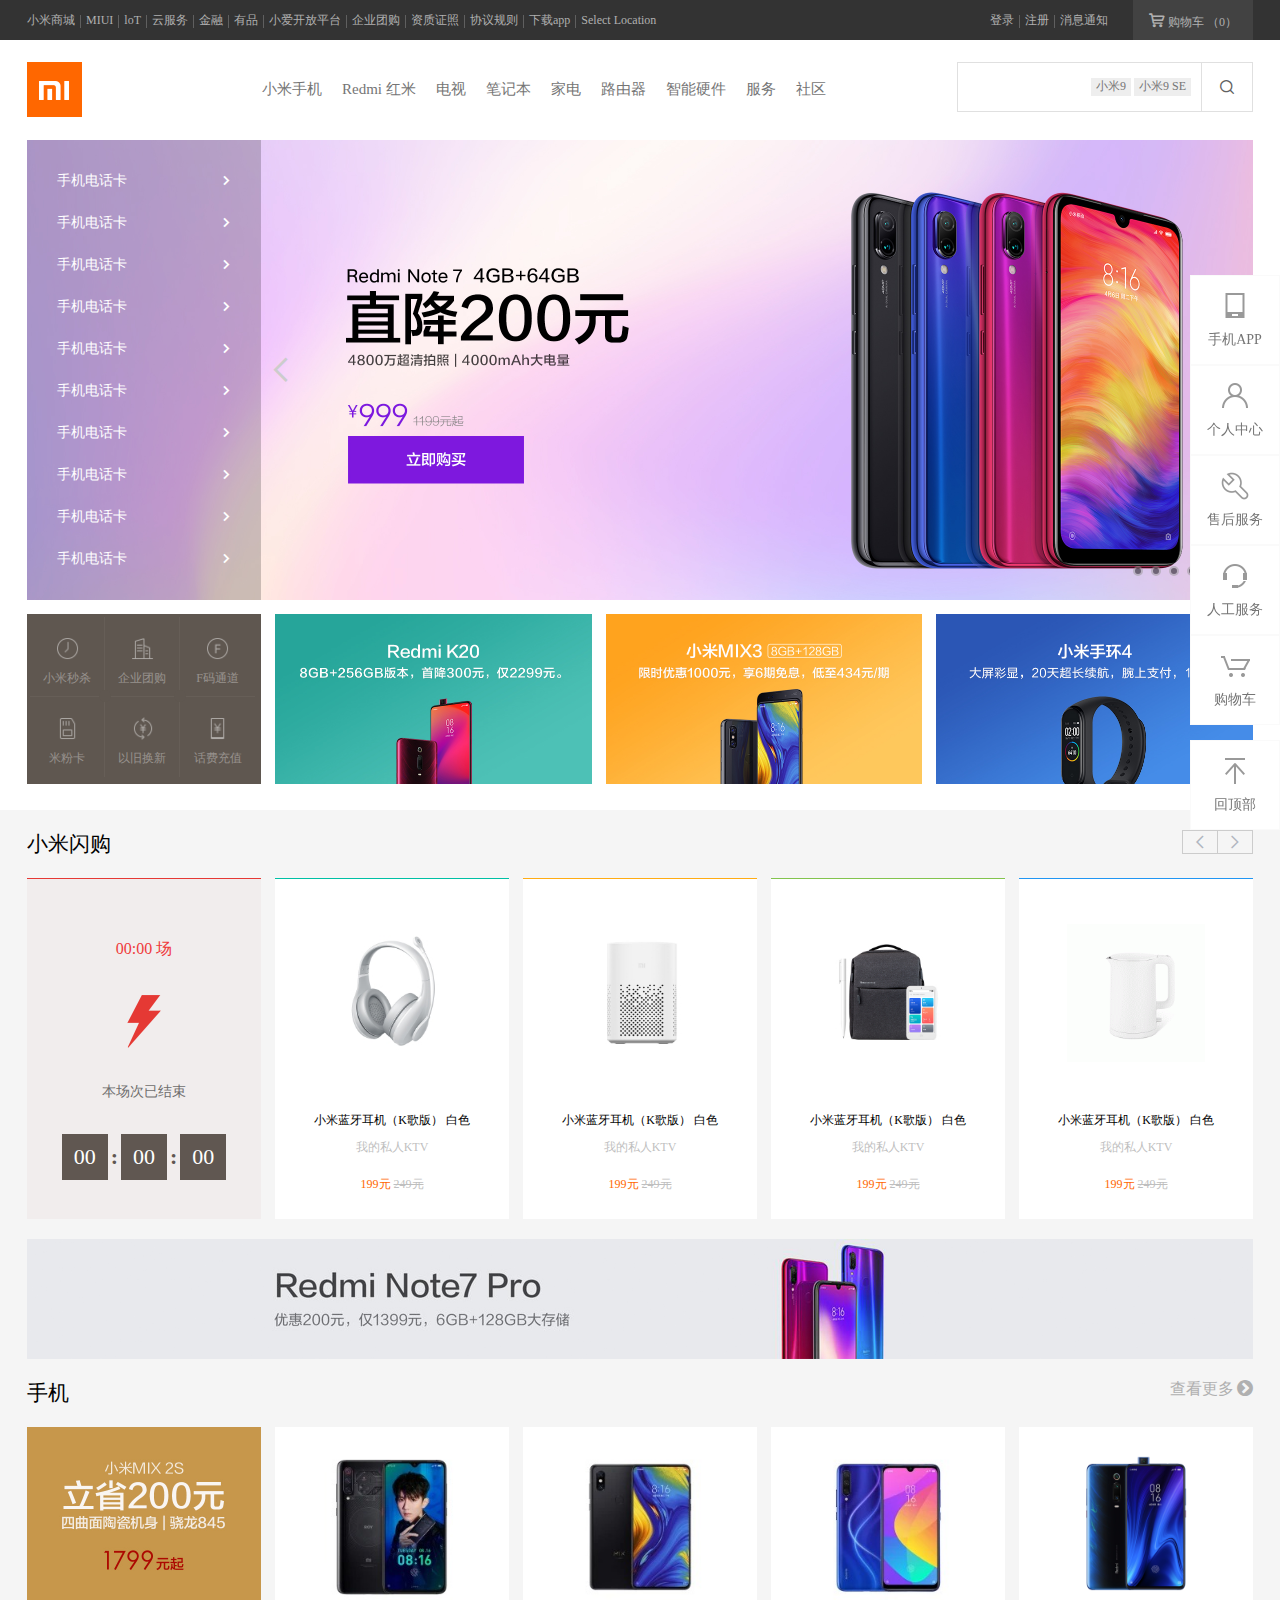
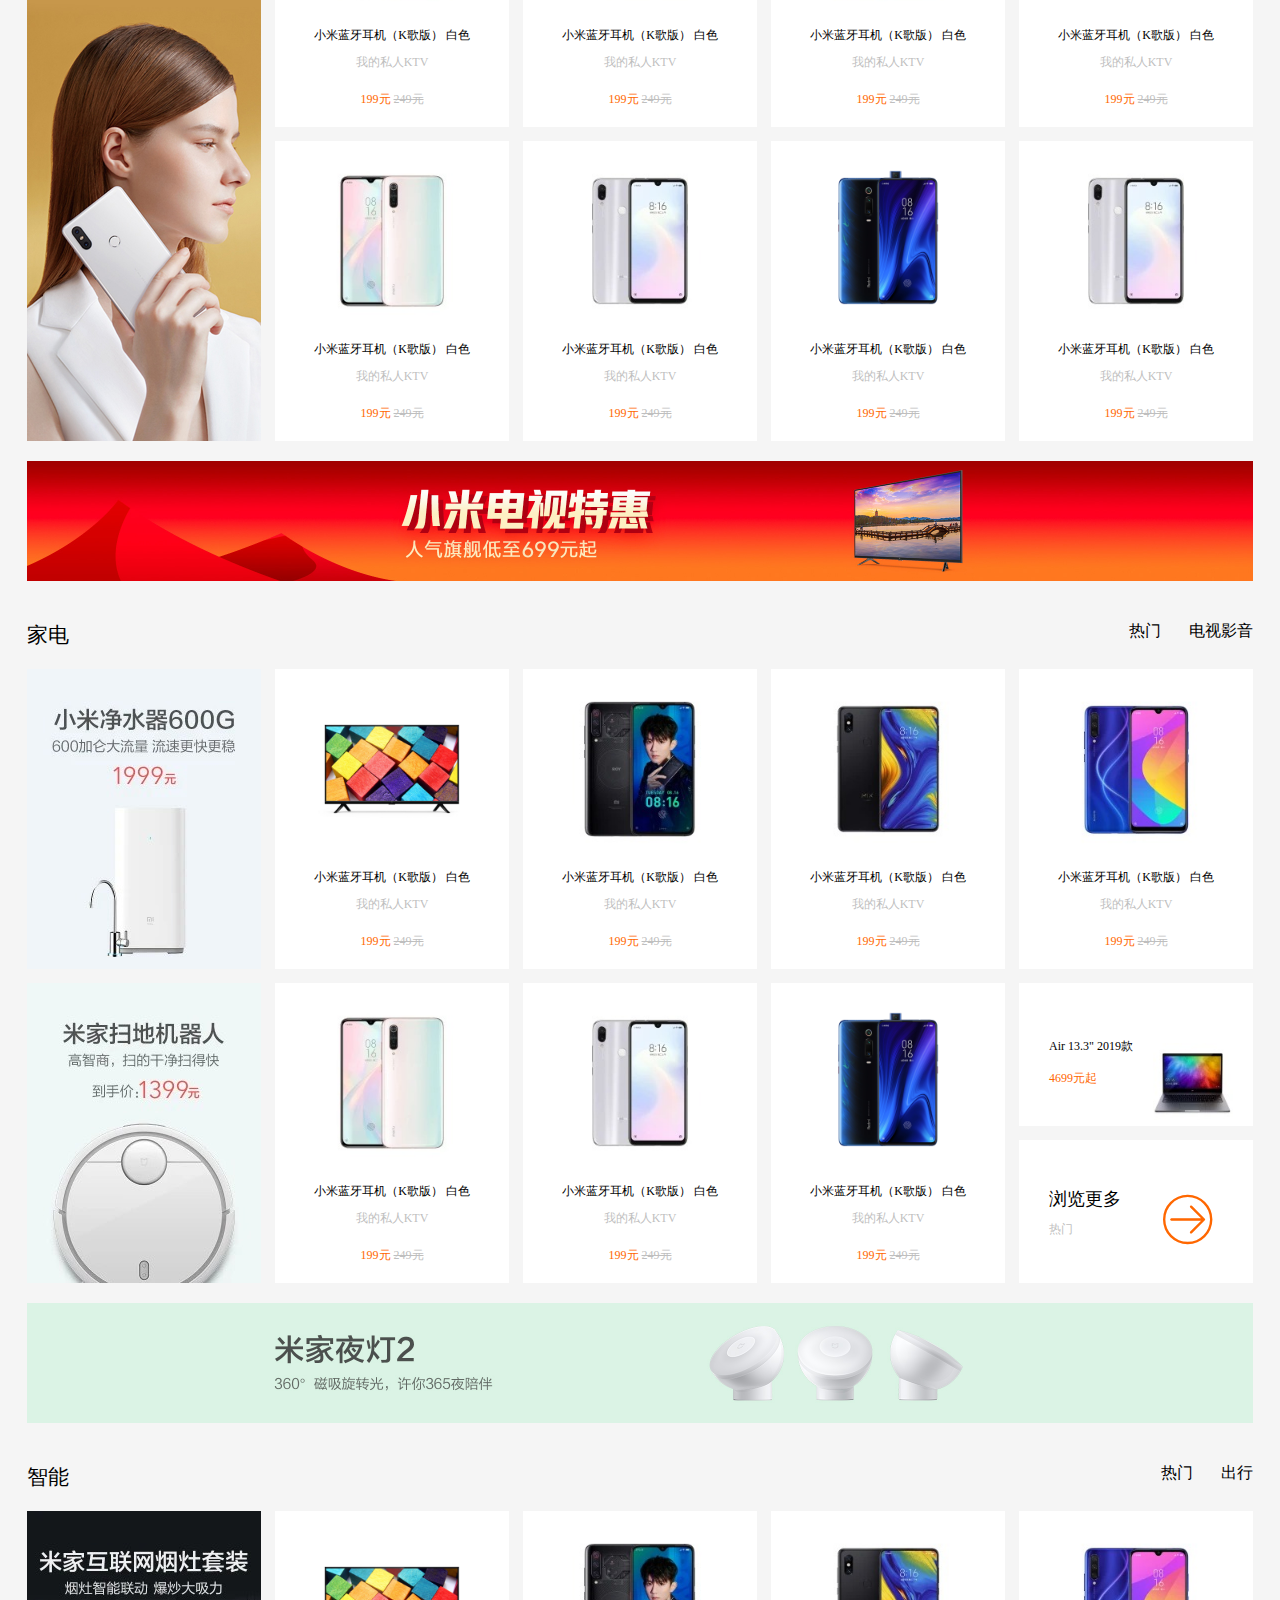
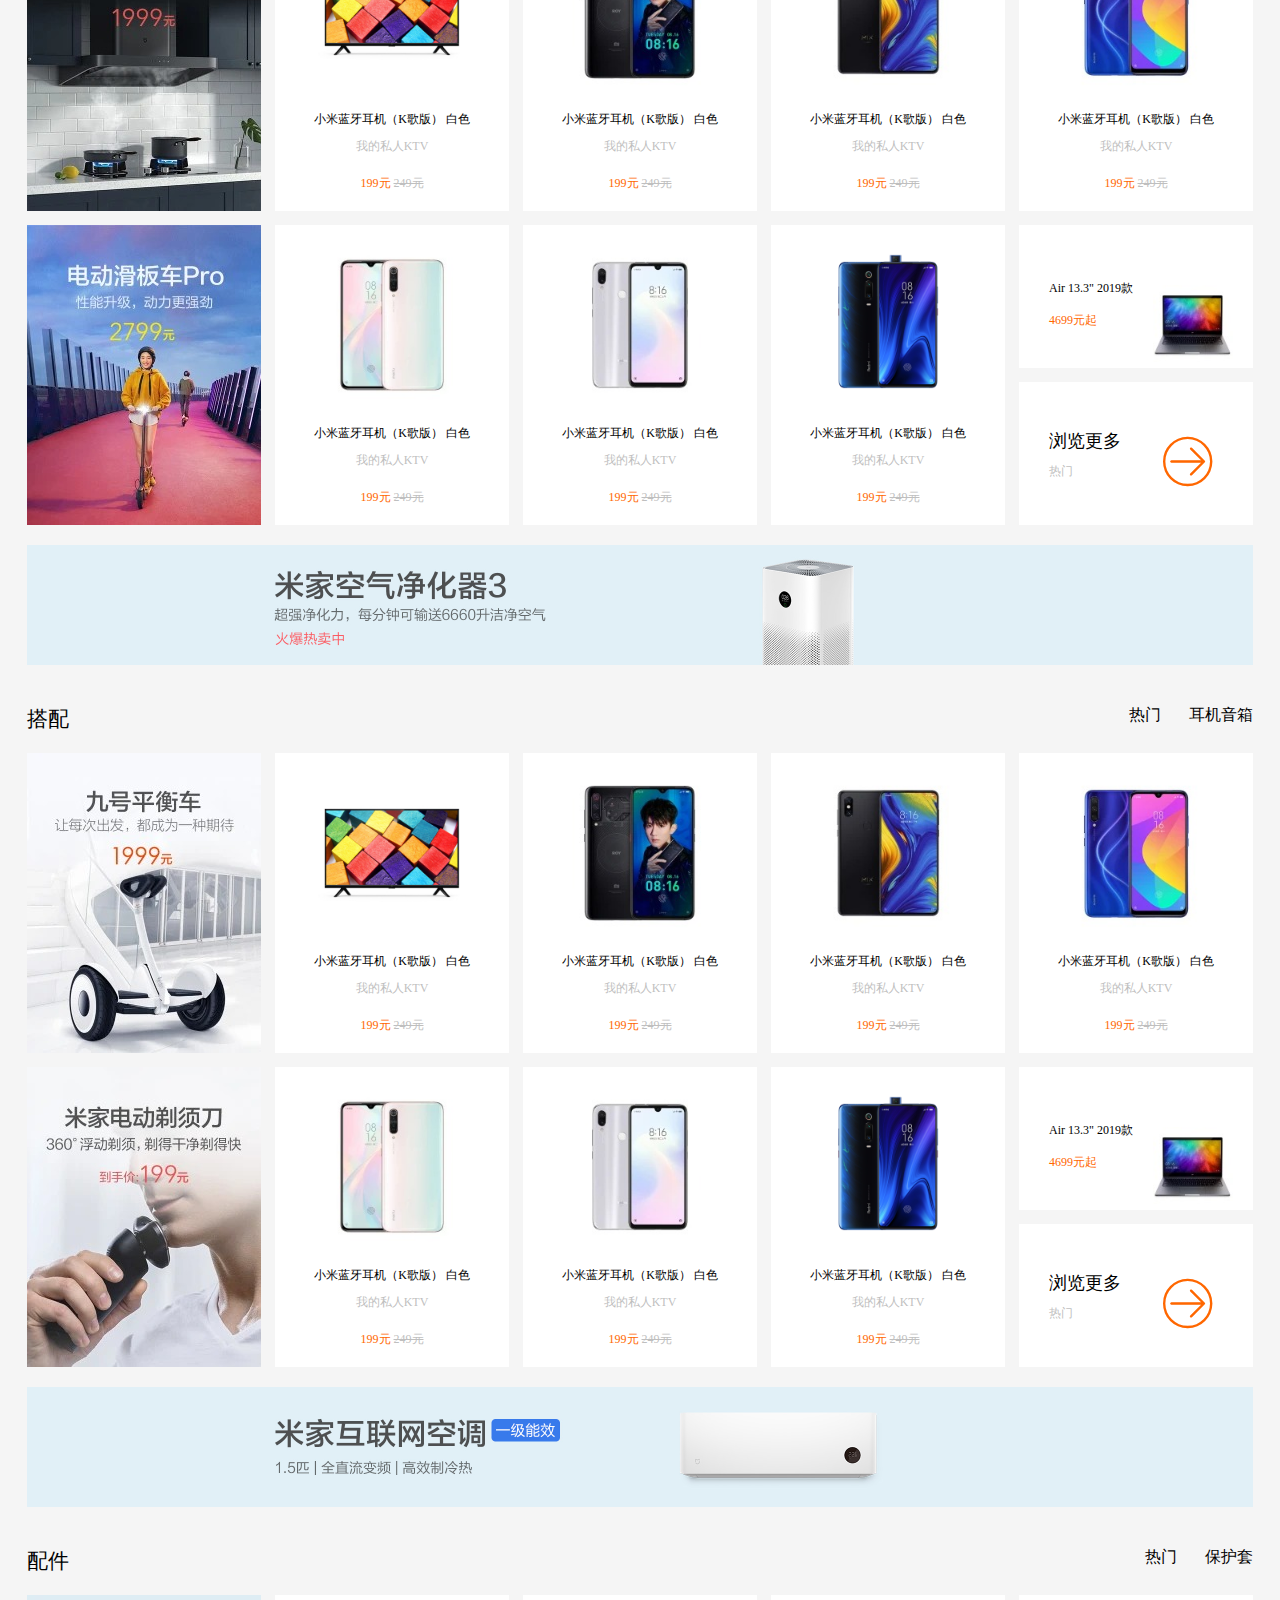
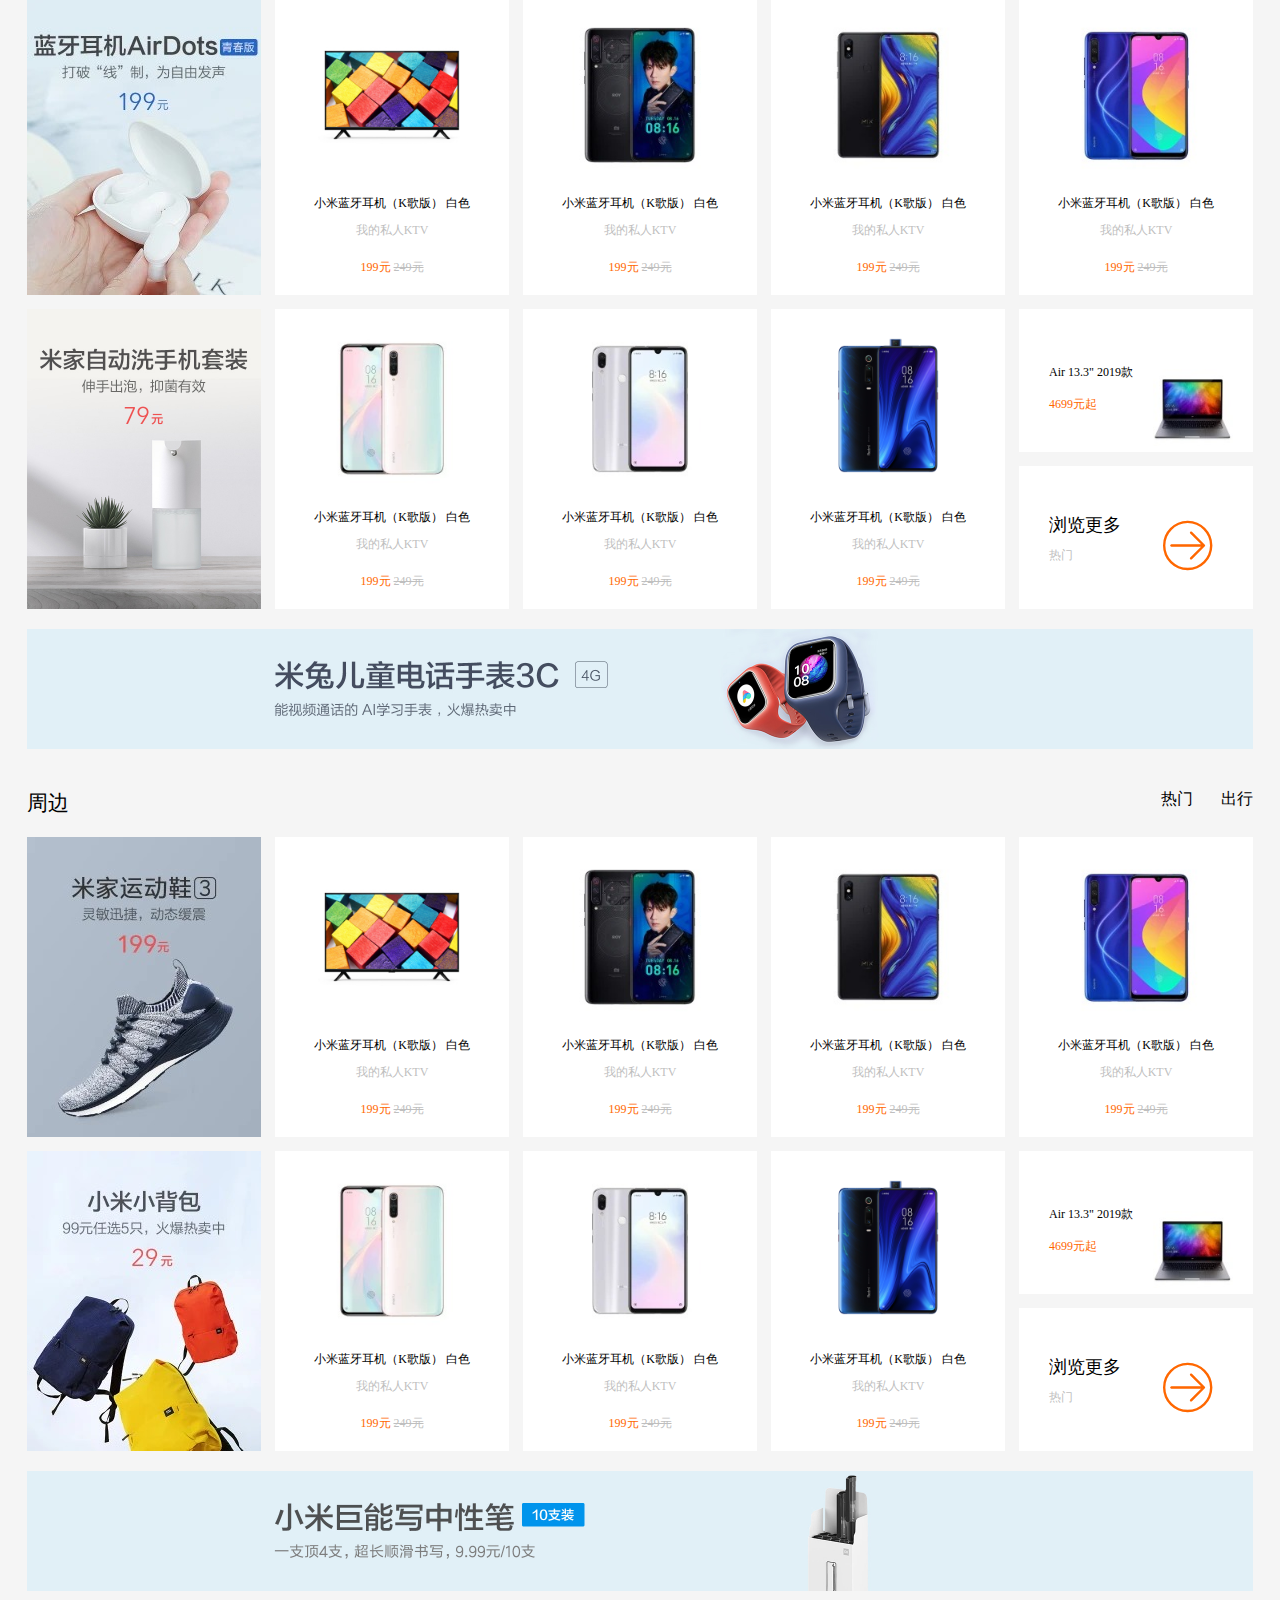
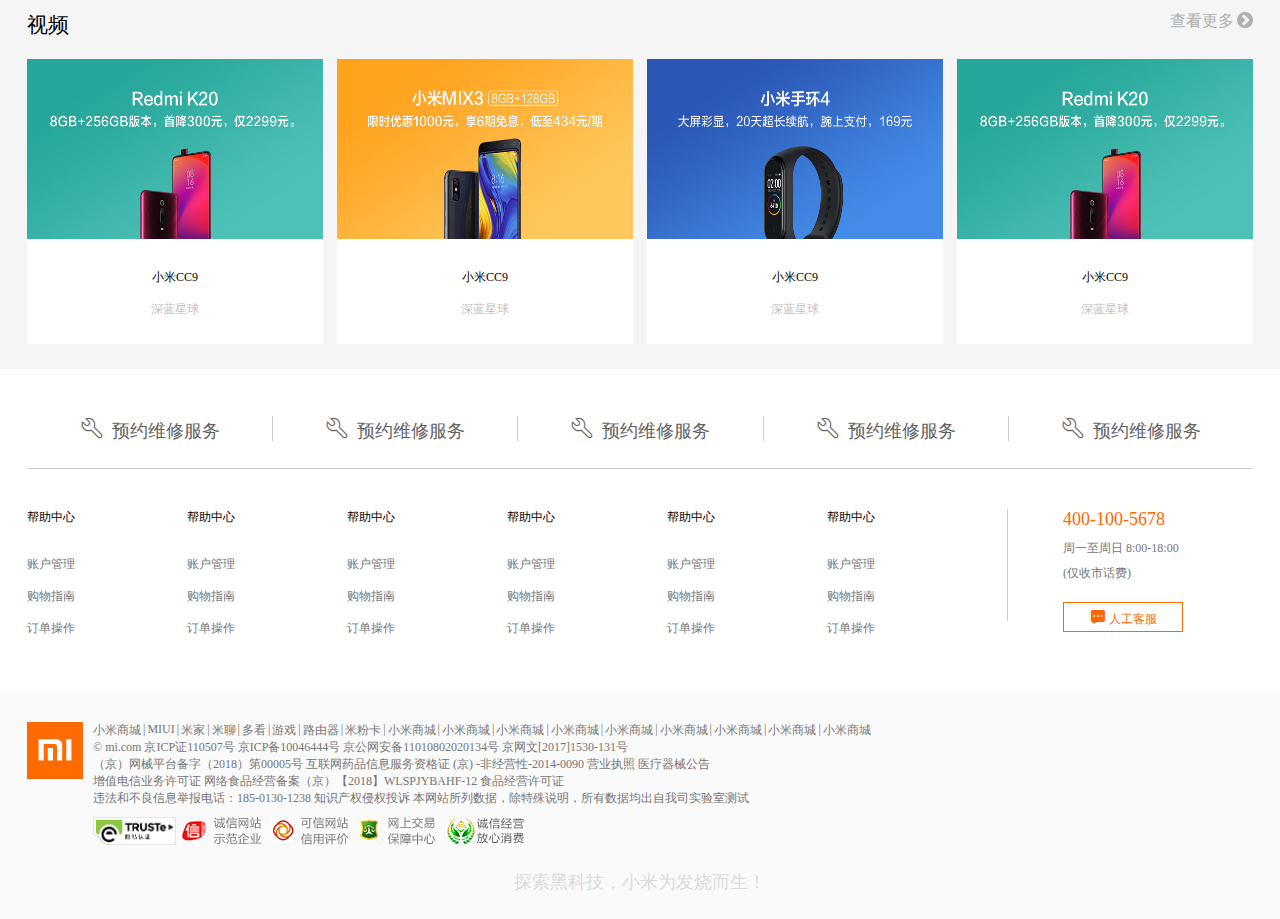
==== commit 2ac5ca95: "last edit for HTML" ====
--- a/index.html
+++ b/index.html
@@ -2951,7 +2951,7 @@
             </div>
 
             <!-- 视频 -->
-            <div class="zh_mobile_Phone">
+            <div class="zh_mobile_Phone zh_video">
                 <div class="mp_title clearfix">
                     <h3>视频</h3>
                     <div class="show_more">
@@ -2963,11 +2963,323 @@
                 </div>
 
                 <div class="mp_content">
-                   
+                    <div class="item">
+                        <img src="./img/small-ad_1.jpg" alt="">
+                        <div class="font_aero">
+                            <p>小米CC9</p>
+                            <span class="c_gray">深蓝星球</span>
+                        </div>
+                    </div>
+
+                    <div class="item">
+                        <img src="./img/small-ad_2.jpg" alt="">
+                        <div class="font_aero">
+                            <p>小米CC9</p>
+                            <span class="c_gray">深蓝星球</span>
+                        </div>
+                    </div>
+
+                    <div class="item">
+                        <img src="./img/small-ad_3.jpg" alt="">
+                        <div class="font_aero">
+                            <p>小米CC9</p>
+                            <span class="c_gray">深蓝星球</span>
+                        </div>
+                    </div>
+
+                    <div class="item">
+                        <img src="./img/small-ad_1.jpg" alt="">
+                        <div class="font_aero">
+                            <p>小米CC9</p>
+                            <span class="c_gray">深蓝星球</span>
+                        </div>
+                    </div>
                 </div>
             </div>
         </div>
     </div>
+
+    <!-- 底部页脚 -->
+    <div class="footer">
+        <div class="zh_services">
+            <div class="w">
+                <div class="top_area">
+                    <ul class="clearfix">
+                        <li>
+                            <span class="iconfont icon-banshou"></span>
+                            <span>预约维修服务</span>
+                        </li>
+
+                        <li>
+                            <span class="iconfont icon-banshou"></span>
+                            <span>预约维修服务</span>
+                        </li>
+
+                        <li>
+                            <span class="iconfont icon-banshou"></span>
+                            <span>预约维修服务</span>
+                        </li>
+
+                        <li>
+                            <span class="iconfont icon-banshou"></span>
+                            <span>预约维修服务</span>
+                        </li>
+
+                        <li>
+                            <span class="iconfont icon-banshou"></span>
+                            <span>预约维修服务</span>
+                        </li>
+
+                    </ul>
+                </div>
+
+                <div class="bottom_area clearfix">
+                    <dl>
+                        <dt>帮助中心</dt>
+                        <dd>
+                            <a href="#">账户管理</a>
+                        </dd>
+                        <dd>
+                            <a href="#">购物指南</a>
+                        </dd>
+                        <dd>
+                            <a href="#">订单操作</a>
+                        </dd>
+                    </dl>
+
+                    <dl>
+                        <dt>帮助中心</dt>
+                        <dd>
+                            <a href="#">账户管理</a>
+                        </dd>
+                        <dd>
+                            <a href="#">购物指南</a>
+                        </dd>
+                        <dd>
+                            <a href="#">订单操作</a>
+                        </dd>
+                    </dl>
+
+                    <dl>
+                        <dt>帮助中心</dt>
+                        <dd>
+                            <a href="#">账户管理</a>
+                        </dd>
+                        <dd>
+                            <a href="#">购物指南</a>
+                        </dd>
+                        <dd>
+                            <a href="#">订单操作</a>
+                        </dd>
+                    </dl>
+
+                    <dl>
+                        <dt>帮助中心</dt>
+                        <dd>
+                            <a href="#">账户管理</a>
+                        </dd>
+                        <dd>
+                            <a href="#">购物指南</a>
+                        </dd>
+                        <dd>
+                            <a href="#">订单操作</a>
+                        </dd>
+                    </dl>
+
+                    <dl>
+                        <dt>帮助中心</dt>
+                        <dd>
+                            <a href="#">账户管理</a>
+                        </dd>
+                        <dd>
+                            <a href="#">购物指南</a>
+                        </dd>
+                        <dd>
+                            <a href="#">订单操作</a>
+                        </dd>
+                    </dl>
+
+                    <dl>
+                        <dt>帮助中心</dt>
+                        <dd>
+                            <a href="#">账户管理</a>
+                        </dd>
+                        <dd>
+                            <a href="#">购物指南</a>
+                        </dd>
+                        <dd>
+                            <a href="#">订单操作</a>
+                        </dd>
+                    </dl>
+
+                    <dl>
+                        <dd>
+                            <div class="contact">
+                                <h3 class="c_orange">400-100-5678</h3>
+                                <p>周一至周日 8:00-18:00</p>
+                                <p>(仅收市话费)</p>
+                                <a href="#">
+                                    <span class="iconfont icon-duihua2"></span>
+                                    <span>人工客服</span>
+                                </a>
+                            </div>
+                        </dd>
+                    </dl>
+
+
+                </div>
+            </div>
+        </div>
+
+        <div class="zh_siteInfo">
+            <div class="w">
+                <div class="footer_logo fl">
+                    <img src="./img/logo-footer.png" alt="">
+                </div>
+                <div class="information fl">
+                    <ul>
+                        <li>
+                            <a href="#">小米商城</a>
+                        </li>
+                        <li>|</li>
+                        <li>
+                            <a href="#">MIUI</a>
+                        </li>
+                        <li>|</li>
+                        <li>
+                            <a href="#">米家</a>
+                        </li>
+                        <li>|</li>
+                        <li>
+                            <a href="#">米聊</a>
+                        </li>
+                        <li>|</li>
+                        <li>
+                            <a href="#">多看</a>
+                        </li>
+                        <li>|</li>
+                        <li>
+                            <a href="#">游戏</a>
+                        </li>
+                        <li>|</li>
+                        <li>
+                            <a href="#">路由器</a>
+                        </li>
+                        <li>|</li>
+                        <li>
+                            <a href="#">米粉卡</a>
+                        </li>
+                        <li>|</li>
+                        <li>
+                            <a href="#">小米商城</a>
+                        </li>
+                        <li>|</li>
+                        <li>
+                            <a href="#">小米商城</a>
+                        </li>
+                        <li>|</li>
+                        <li>
+                            <a href="#">小米商城</a>
+                        </li>
+                        <li>|</li>
+                        <li>
+                            <a href="#">小米商城</a>
+                        </li>
+                        <li>|</li>
+                        <li>
+                            <a href="#">小米商城</a>
+                        </li>
+                        <li>|</li>
+                        <li>
+                            <a href="#">小米商城</a>
+                        </li>
+                        <li>|</li>
+                        <li>
+                            <a href="#">小米商城</a>
+                        </li>
+                        <li>|</li>
+                        <li>
+                            <a href="#">小米商城</a>
+                        </li>
+                        <li>|</li>
+                        <li>
+                            <a href="#">小米商城</a>
+                        </li>
+                    </ul>
+
+                    <p>
+                        © <a href="#">mi.com</a> 京ICP证110507号 京ICP备10046444号 京公网安备11010802020134号 <a
+                            href="#">京网文[2017]1530-131号</a>
+                    </p>
+                    <p>
+                        （京）网械平台备字（2018）第00005号 互联网药品信息服务资格证 (京) -非经营性-2014-0090 营业执照 医疗器械公告
+                    </p>
+                    <p>
+                        增值电信业务许可证 网络食品经营备案（京）【2018】WLSPJYBAHF-12 食品经营许可证
+                    </p>
+
+                    <p>
+                        违法和不良信息举报电话：185-0130-1238 知识产权侵权投诉 本网站所列数据，除特殊说明，所有数据均出自我司实验室测试
+                    </p>
+                    <div class="imgs">
+                        <img src="./img/footer_icon (4).jpg" alt="">
+                        <img src="./img/footer_icon (1).jpg" alt="">
+                        <img src="./img/footer_icon (3).jpg" alt="">
+                        <img src="./img/footer_icon (2).jpg" alt="">
+                        <img src="./img/footer_icon (7).jpg" alt="">
+                    </div>
+                </div>
+            </div>
+        </div>
+
+        <div class="end">
+            探索黑科技，小米为发烧而生！
+        </div>
+    </div>
+
+    <!-- 侧边按钮 -->
+    <ul class="fixed_sideBar">
+        <li>
+            <a href="#">
+                <img src="./img/side-icon_1.png" alt="">
+                <p>手机APP</p>
+            </a>
+        </li>
+
+        <li>
+            <a href="#">
+                <img src="./img/side-icon_2.png" alt="">
+                <p>个人中心</p>
+            </a>
+        </li>
+
+        <li>
+            <a href="#">
+                <img src="./img/side-icon_3.png" alt="">
+                <p>售后服务</p>
+            </a>
+        </li>
+
+        <li>
+            <a href="#">
+                <img src="./img/side-icon_4.png" alt="">
+                <p>人工服务</p>
+            </a>
+        </li>
+        <li>
+            <a href="#">
+                <img src="./img/side-icon_5.png" alt="">
+                <p>购物车</p>
+            </a>
+        </li>
+
+        <li>
+            <a href="#">
+                <img src="./img/side-icon_6.png" alt="">
+                <p>回顶部</p>
+            </a>
+        </li>
+    </ul>
 </body>
 
 </html>--- a/css/base.css
+++ b/css/base.css
@@ -7,7 +7,6 @@
 * {
     font-size: 12px;
     font-family: "微软雅黑";
-    color: #000;
 }
 
 body,
@@ -33,6 +32,7 @@
 
 a {
     text-decoration: none;
+    color: #757575;
 }
 
 a:hover {
--- a/css/index.css
+++ b/css/index.css
@@ -823,7 +823,191 @@
     background-color: #f5f5f5;
     text-align: left;
 }
+
 /* 隐藏部分 */
 .he_products.hidden {
     display: none;
+}
+
+/* 视频 */
+.zh_video {
+    padding-bottom: 25px;
+}
+
+.zh_video .mp_content {
+    width: 100%;
+    height: 285px;
+    background-color: #fff;
+    display: flex;
+}
+
+.zh_video .mp_content .item {
+    flex: 1;
+}
+
+.zh_video .mp_content .item:nth-child(n+2) {
+    border-left: 14px solid #f5f5f5;
+}
+
+.zh_video .mp_content .item img {
+    height: 180px;
+    width: 296px;
+}
+
+.zh_video .mp_content .item .font_aero {
+    text-align: center;
+}
+
+.zh_video .mp_content .item .font_aero p {
+    margin: 30px 0 15px;
+}
+
+/* 底部页脚 */
+
+.footer .zh_services {
+    background-color: #fff;
+    padding-bottom: 40px;
+}
+
+.footer .zh_services .top_area ul {
+    width: 100%;
+    padding: 27px 0;
+    border-bottom: 1px solid #ccc;
+}
+
+.footer .zh_services .top_area li {
+    float: left;
+    width: 20%;
+    border-left: 1px solid #ccc;
+    height: 25px;
+    line-height: 25px;
+    box-sizing: border-box;
+    text-align: center;
+}
+
+.footer .zh_services .top_area li:first-child {
+    border: 0 none;
+}
+
+.footer .zh_services .top_area li span {
+    font-size: 24px;
+    color: #616161;
+}
+
+.footer .zh_services .top_area li span:last-child {
+    font-size: 18px;
+    margin-left: 5px;
+}
+
+.footer .zh_services .bottom_area dl {
+    float: left;
+    width: 160px;
+    margin-top: 40px;
+}
+
+.footer .zh_services .bottom_area dl:last-child {
+    margin-left: 20px;
+    width: 245px;
+    border-left: 1px solid #ccc;
+    height: 112px;
+}
+
+.zh_services .bottom_area dt {
+    margin-bottom: 30px;
+}
+
+.zh_services .bottom_area dd {
+    margin-bottom: 15px;
+    color: #757575;
+}
+
+.zh_services .bottom_area .contact {
+    padding-left: 55px;
+}
+
+.zh_services .bottom_area .contact h3 {
+    font-size: 18px;
+}
+
+.zh_services .bottom_area .contact p:nth-child(2) {
+    margin: 10px 0 8px;
+}
+
+.zh_services .bottom_area .contact a {
+    margin-top: 20px;
+    display: block;
+    width: 118px;
+    height: 28px;
+    border: 1px solid #ff6700;
+    line-height: 28px;
+    text-align: center;
+}
+
+.zh_services .bottom_area .contact span {
+    color: #ff6700;
+}
+
+.zh_siteInfo {
+    background-color: #fafafa;
+    width: 100%;
+    padding-top: 30px;
+    color: #757575;
+    overflow: hidden;
+}
+
+.zh_siteInfo .footer_logo {
+    width: 56px;
+    margin-right: 10px;
+}
+
+.zh_siteInfo .information ul li {
+    float: left;
+}
+
+.zh_siteInfo .information ul li:nth-child(2n) {
+    margin: 0 2px;
+}
+
+.zh_siteInfo .information .imgs img {
+    height: 28px;
+    margin-top: 10px;
+}
+
+.footer .end {
+    font-family: '楷体';
+    font-size: 18px;
+    text-align: center;
+    background-color: #fafafa;
+    padding: 25px 0;
+    color: #dadada;
+}
+
+/* 侧边按钮 */
+.fixed_sideBar {
+    position: fixed;
+    right: 0;
+    bottom: 70px;
+}
+
+.fixed_sideBar li {
+    width: 90px;
+    height: 90px;
+    background-color: #fff;
+    border: 1px solid #fafafa;
+    padding-top: 15px;
+    text-align: center;
+    box-sizing: border-box;
+}
+
+.fixed_sideBar li:last-child{
+    margin-top: 15px;
+}
+
+.fixed_sideBar li img {
+    width: 30px;
+    margin-bottom: 10px;
+}
+
+.fixed_sideBar li p{
+    font-size: 14px;
 }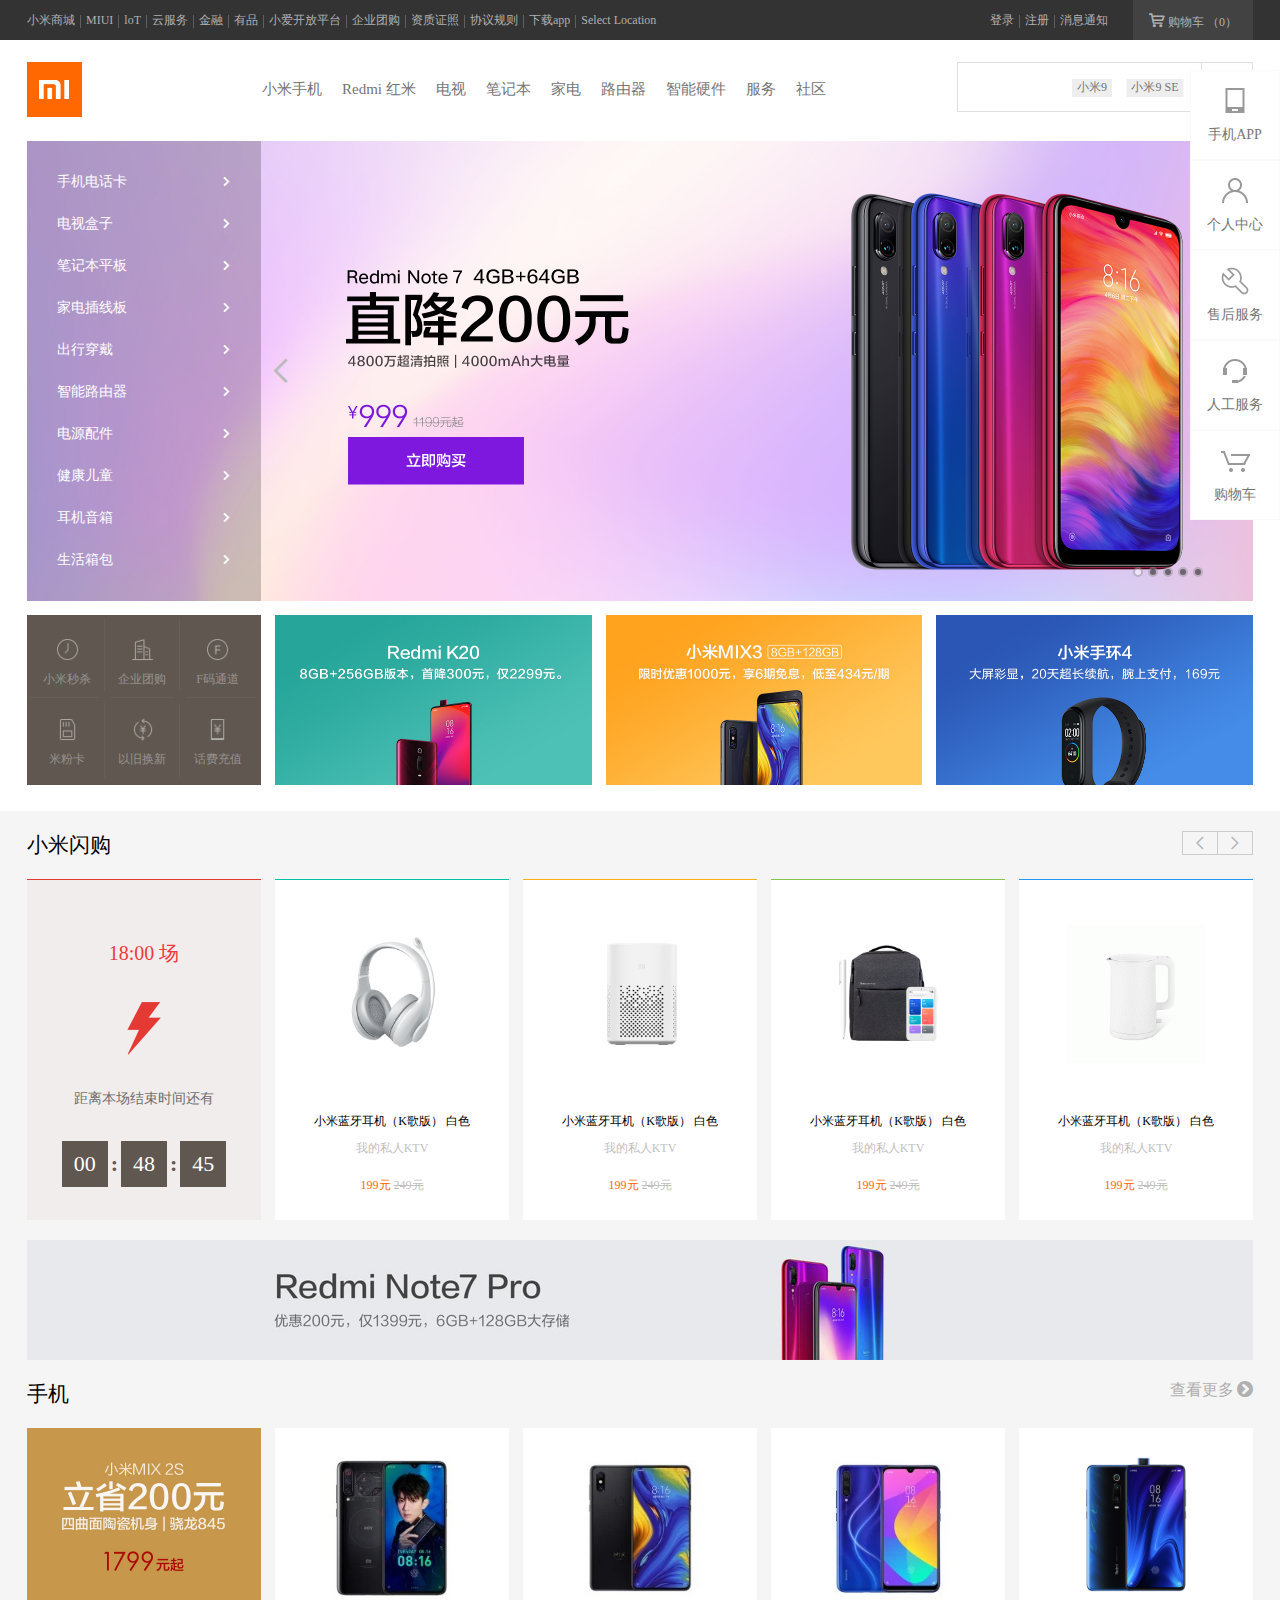
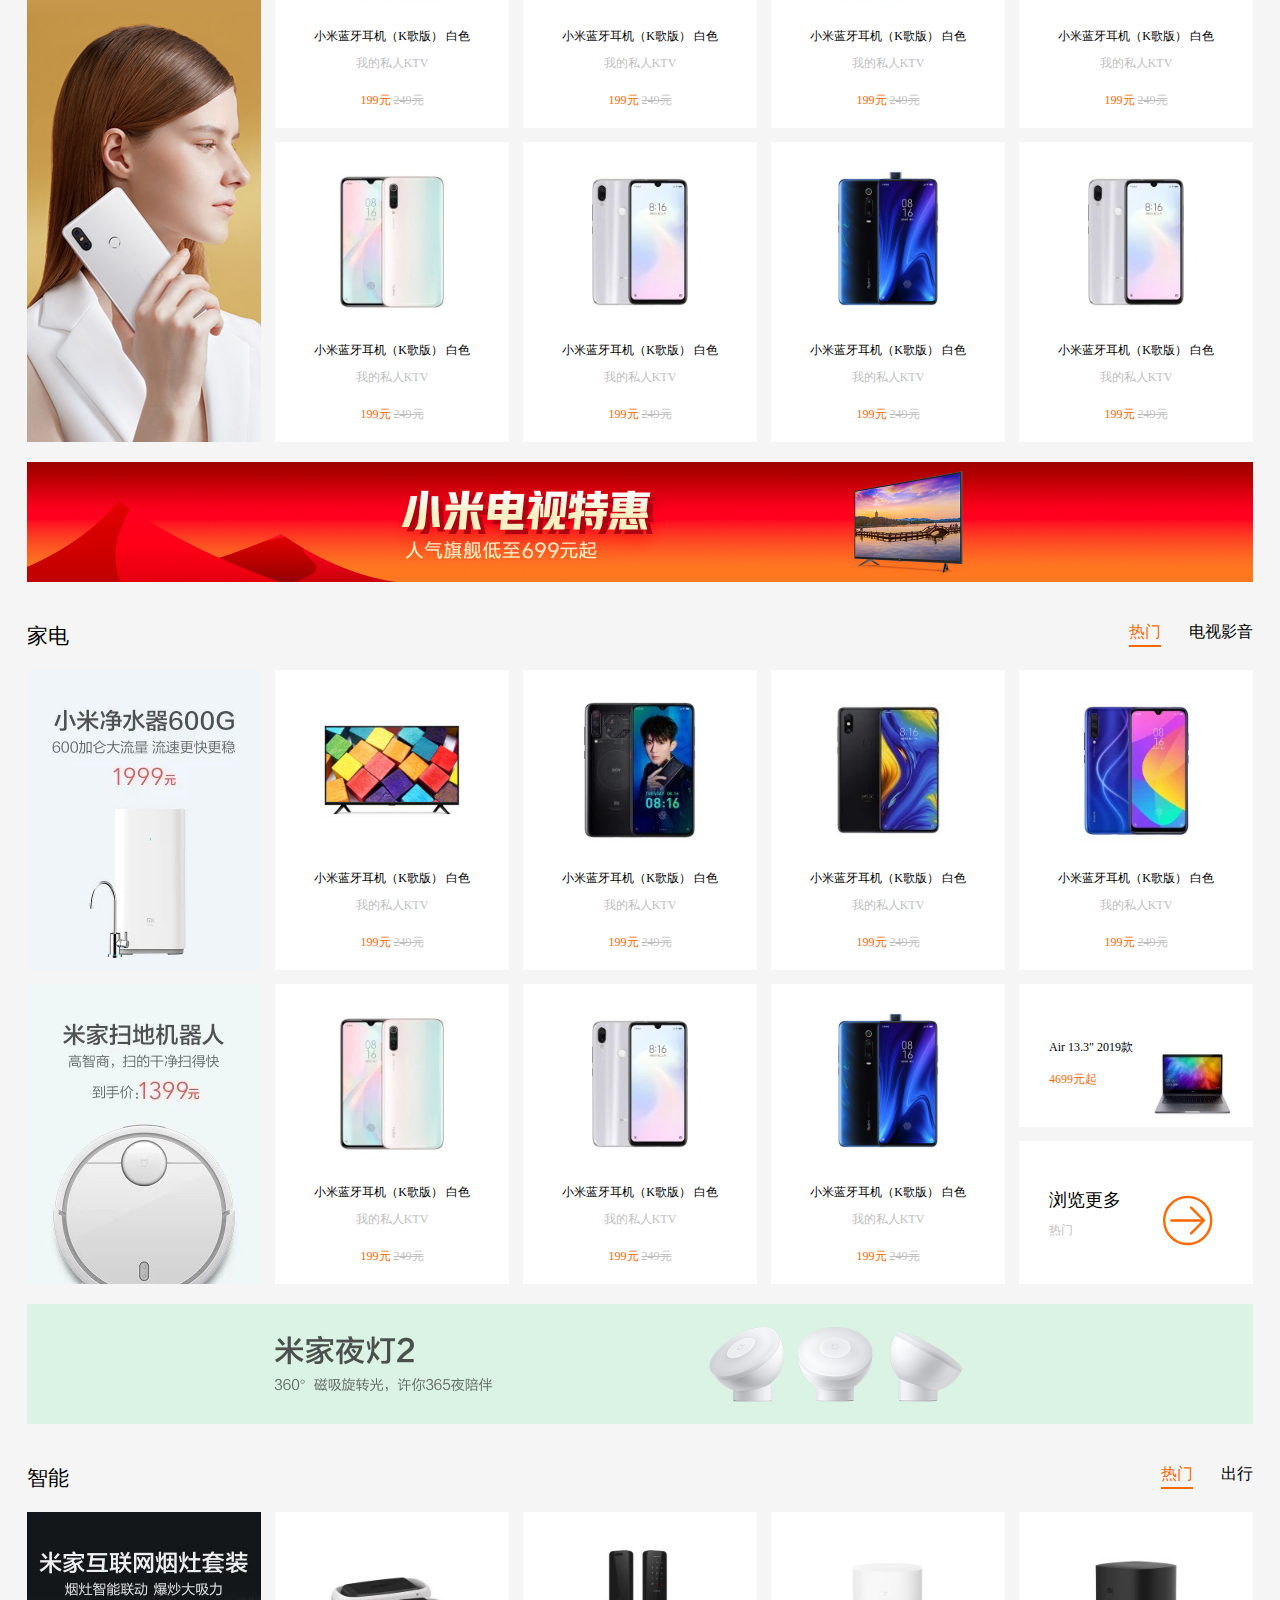
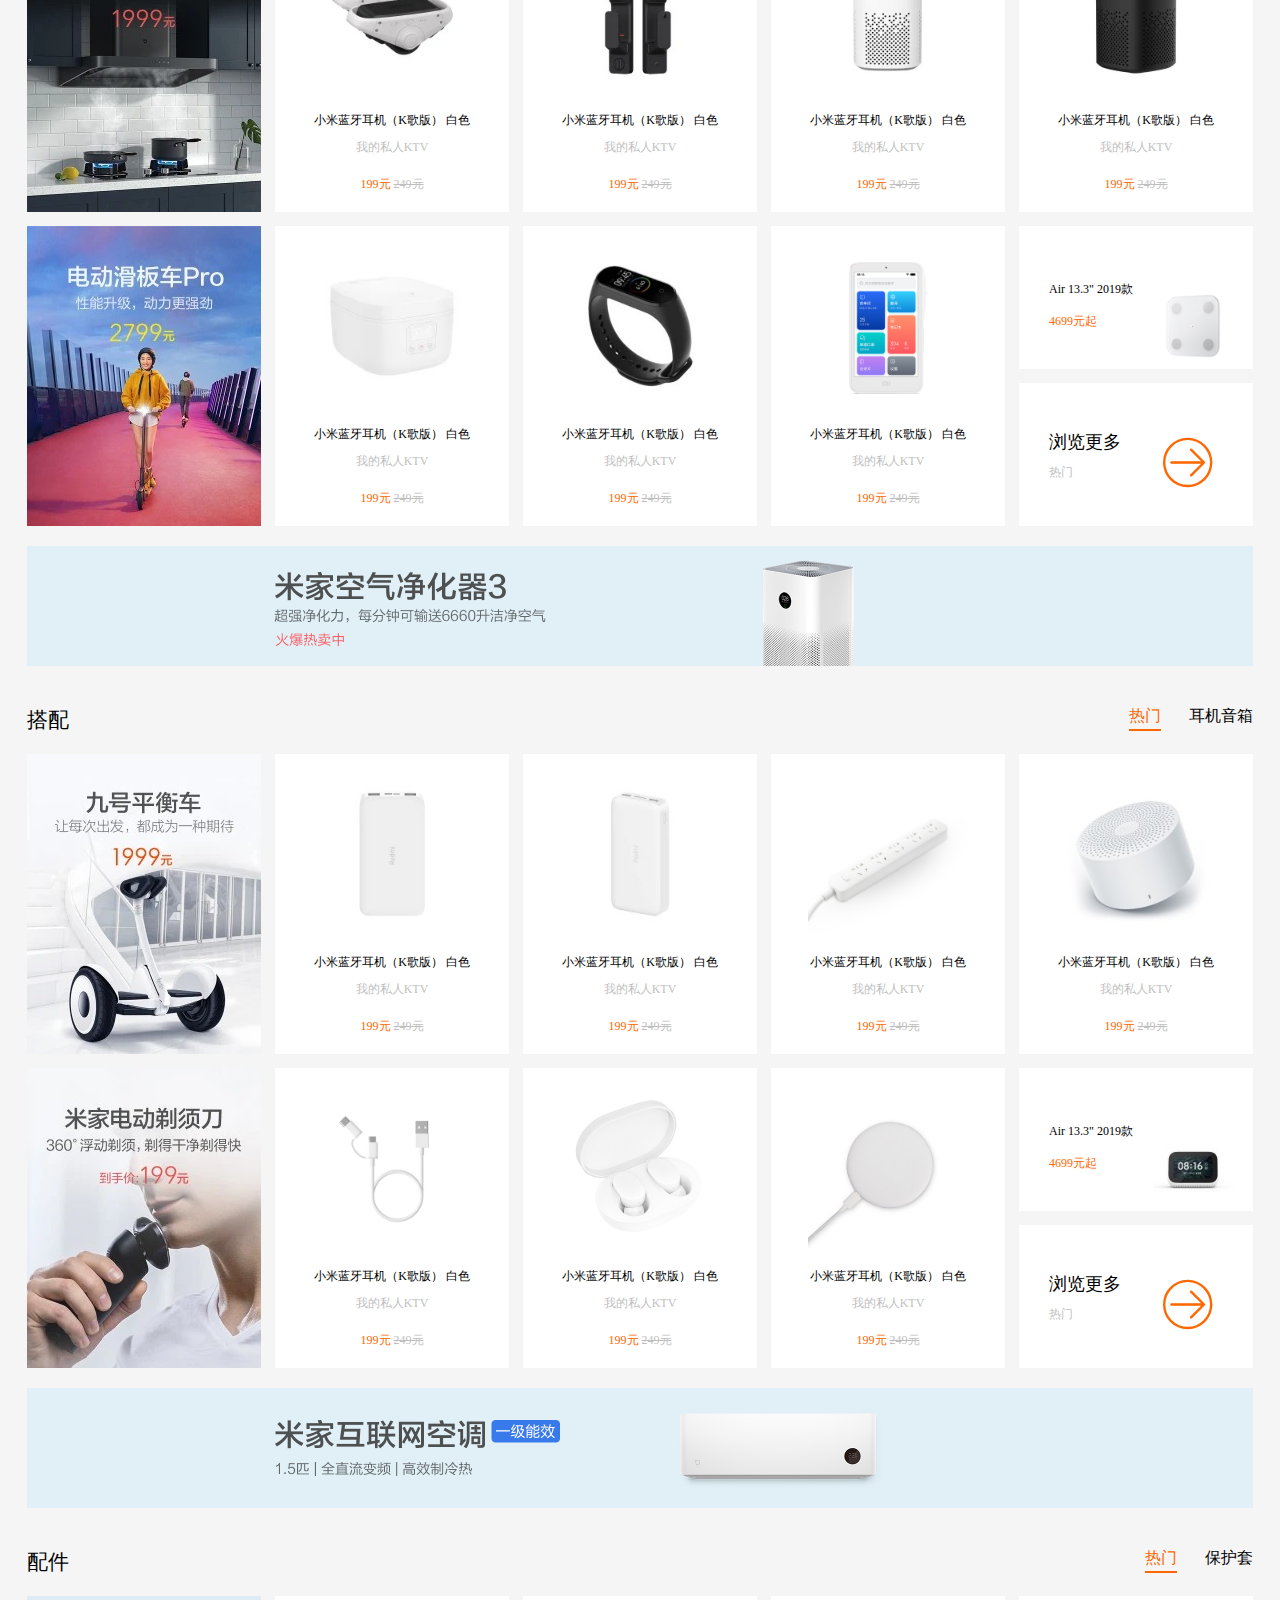
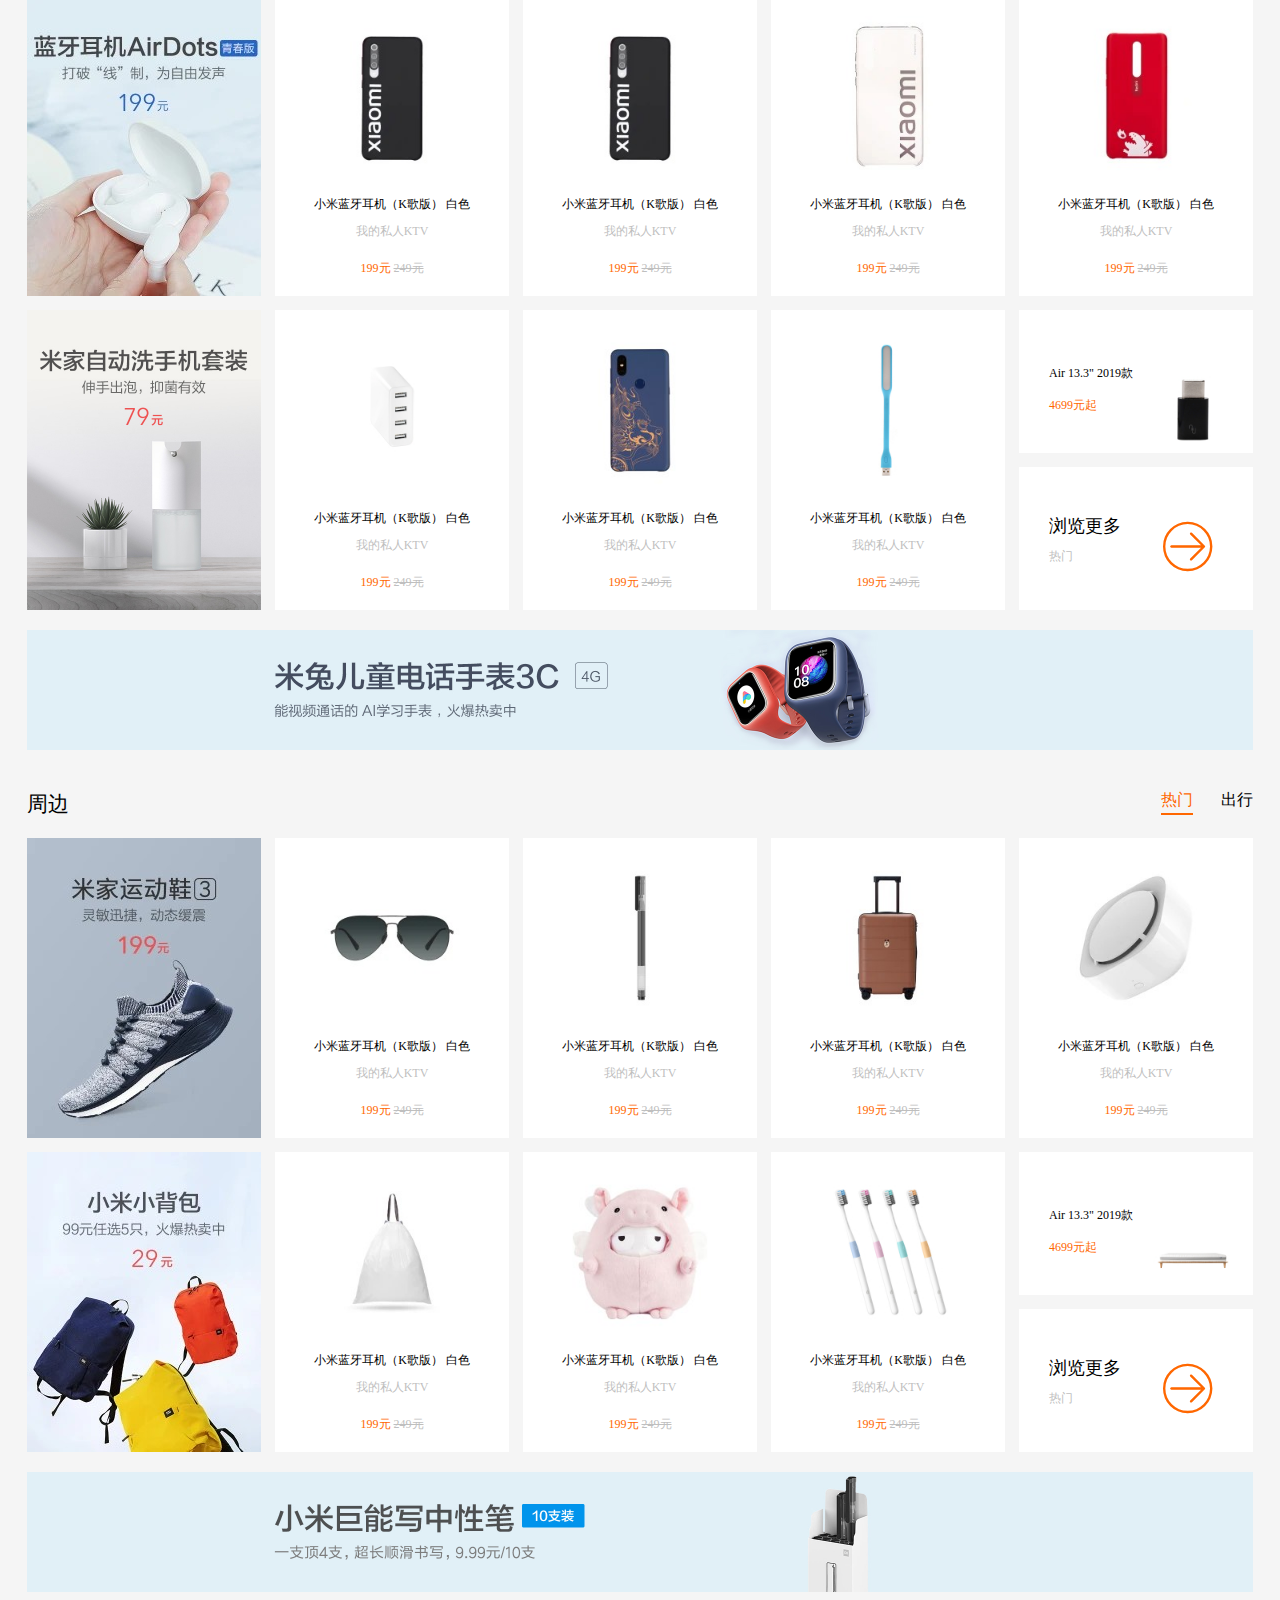
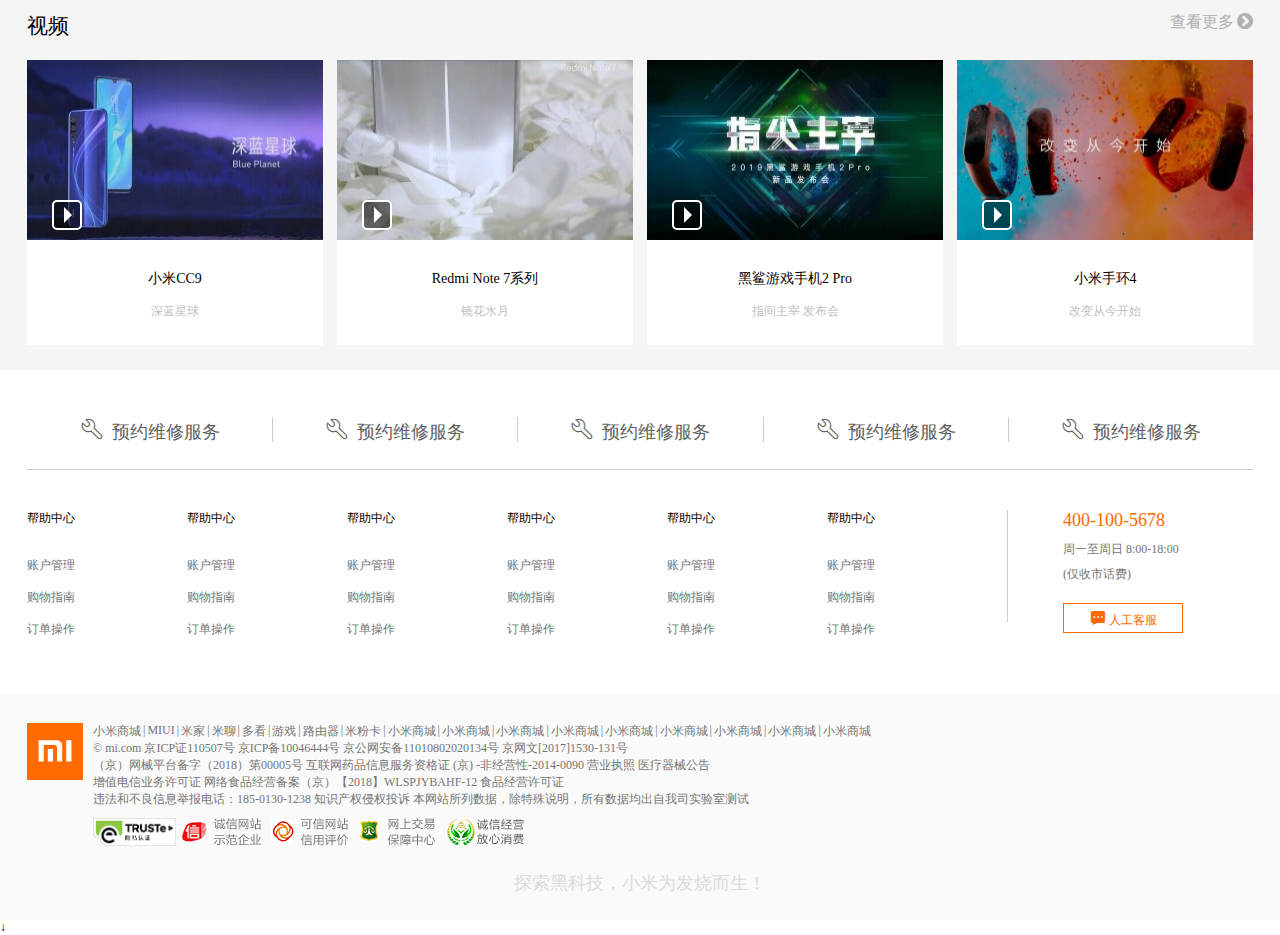
==== commit 6921ef25: "September 3, 2019 20:18:57" ====
--- a/index.html
+++ b/index.html
@@ -10,6 +10,10 @@
     <link rel="stylesheet" href="./css/base.css">
     <link rel="stylesheet" href="./css/index.css">
     <link rel="stylesheet" href="./iconfont/iconfont.css">
+    <link rel="stylesheet" href="./css/animate.css">
+    <script src="./js/index.js"></script>
+    <!-- <script src="./js/animate.js"></script> -->
+    <script src="./js/adapt.js"></script>
 </head>
 
 <body>
@@ -19,51 +23,63 @@
         <div class="zh_nav">
             <div class="w">
                 <ul>
-                    <li><a href="#">小米商城</a></li>
+                    <li><a href="javascript:;">小米商城</a></li>
                     <li><span></span></li>
-                    <li><a href="#">MIUI</a></li>
+                    <li><a href="javascript:;">MIUI</a></li>
                     <li><span></span></li>
-                    <li><a href="#">loT</a></li>
+                    <li><a href="javascript:;">loT</a></li>
                     <li><span></span></li>
-                    <li><a href="#">云服务</a></li>
+                    <li><a href="javascript:;">云服务</a></li>
                     <li><span></span></li>
-                    <li><a href="#">金融</a></li>
+                    <li><a href="javascript:;">金融</a></li>
                     <li><span></span></li>
-                    <li><a href="#">有品</a></li>
+                    <li><a href="javascript:;">有品</a></li>
                     <li><span></span></li>
-                    <li><a href="#">小爱开放平台</a></li>
+                    <li><a href="javascript:;">小爱开放平台</a></li>
                     <li><span></span></li>
-                    <li><a href="#">企业团购</a></li>
+                    <li><a href="javascript:;">企业团购</a></li>
                     <li><span></span></li>
-                    <li><a href="#">资质证照</a></li>
+                    <li><a href="javascript:;">资质证照</a></li>
                     <li><span></span></li>
-                    <li><a href="#">协议规则</a></li>
+                    <li><a href="javascript:;">协议规则</a></li>
                     <li><span></span></li>
                     <li class="dw">
-                        <a href="#">下载app</a>
+                        <a href="javascript:;">下载app</a>
                         <div class="zh_nav_download">
                             <img src="./img/download.png" alt="">
                             <span>小米商城APP</span>
-                            <div class="zh_xsj"></div>
+
                         </div>
+                        <div class="zh_xsj"></div>
                     </li>
                     <li><span></span></li>
-                    <li><a href="#">Select Location</a></li>
+                    <li><a href="javascript:;">Select Location</a></li>
                 </ul>
 
                 <div class="zh_nav_login">
                     <ul>
-                        <li><a href="#">登录</a></li>
+                        <li><a href="javascript:;">登录</a></li>
                         <li><span></span></li>
-                        <li><a href="#">注册</a></li>
+                        <li><a href="javascript:;">注册</a></li>
                         <li><span></span></li>
-                        <li><a href="#">消息通知</a></li>
+                        <li><a href="javascript:;">消息通知</a></li>
                     </ul>
 
                     <div class="zh_shop_car">
                         <span class="iconfont icon-gouwuchekong"></span>
                         <span>购物车</span>
                         <span>（0）</span>
+
+                        <!-- 隐藏部分 -->
+                        <div class="shop_car_hidden">
+                            <p>
+                                <span></span>
+                                <span></span>
+                                <span></span>
+                            </p>
+
+                            <p>购物车中还没有商品，赶紧选购吧！</p>
+                        </div>
                     </div>
                 </div>
             </div>
@@ -71,10 +87,11 @@
 
         <!-- 顶部菜单区域 -->
         <div class="zh_top_menu">
-            <div class="w">
+            <div class="w clearfix">
                 <!-- 左侧logo -->
                 <div class="zh_left_logo">
-                    <a href="#">
+                    <a href="javascript:;">
+                        <img src="./img/mi-home.png" alt="">
                         <img src="./img/mi-logo.png" alt="">
                     </a>
                 </div>
@@ -82,1544 +99,1561 @@
                 <!-- 中部菜单 -->
                 <div class="zh_middle_menus">
                     <ul>
-                        <li><a href="#">小米手机</a></li>
-                        <li><a href="#">Redmi 红米</a></li>
-                        <li><a href="#">电视</a></li>
-                        <li><a href="#">笔记本</a></li>
-                        <li><a href="#">家电</a></li>
-                        <li><a href="#">路由器</a></li>
-                        <li><a href="#">智能硬件</a></li>
-                        <li><a href="#">服务</a></li>
-                        <li><a href="#">社区</a></li>
+                        <li class="mid_m"><a href="javascript:;" data-menuList="l1">小米手机</a></li>
+                        <li class="mid_m"><a href="javascript:;" data-menuList="l2">Redmi 红米</a></li>
+                        <li class="mid_m"><a href="javascript:;" data-menuList="l3">电视</a></li>
+                        <li class="mid_m"><a href="javascript:;" data-menuList="l4">笔记本</a></li>
+                        <li class="mid_m"><a href="javascript:;" data-menuList="l5">家电</a></li>
+                        <li class="mid_m"><a href="javascript:;" data-menuList="l6">路由器</a></li>
+                        <li class="mid_m"><a href="javascript:;" data-menuList="l7">智能硬件</a></li>
+                        <li class="mid_m_no"><a href="javascript:;">服务</a></li>
+                        <li class="mid_m_no"><a href="javascript:;">社区</a></li>
                     </ul>
+
+                    <!-- 菜单栏隐藏区域 -->
+                    <div class="zh_menu_hidden">
+                        <div class="w">
+                            <ul class="zh_item" id="l1">
+                                <li>
+                                    <a href="javascript:;">
+                                        <img src="./img/top_menu_MI_1.png" alt="">
+                                        <span>小米CC9</span>
+                                        <span class="c_orange">1799元起</span>
+                                    </a>
+                                </li>
+                                <li><span></span></li>
+                                <li>
+                                    <a href="javascript:;">
+                                        <img src="./img/top_menu_MI_2.png" alt="">
+                                        <span>小米CC9</span>
+                                        <span class="c_orange">1799元起</span>
+                                    </a>
+                                </li>
+                                <li><span></span></li>
+                                <li>
+                                    <a href="javascript:;">
+                                        <img src="./img/top_menu_MI_3.png" alt="">
+                                        <span>小米CC9</span>
+                                        <span class="c_orange">1799元起</span>
+                                    </a>
+                                </li>
+                                <li><span></span></li>
+                                <li>
+                                    <a href="javascript:;">
+                                        <img src="./img/top_menu_MI_4.png" alt="">
+                                        <span>小米CC9</span>
+                                        <span class="c_orange">1799元起</span>
+                                    </a>
+                                </li>
+                                <li><span></span></li>
+                                <li>
+                                    <a href="javascript:;">
+                                        <img src="./img/top_menu_MI_5.png" alt="">
+                                        <span>小米CC9</span>
+                                        <span class="c_orange">1799元起</span>
+                                    </a>
+                                </li>
+                                <li><span></span></li>
+                                <li>
+                                    <a href="javascript:;">
+                                        <img src="./img/top_menu_MI_6.png" alt="">
+                                        <span>小米CC9</span>
+                                        <span class="c_orange">1799元起</span>
+                                    </a>
+                                </li>
+                            </ul>
+
+                            <ul class="zh_item" id="l2">
+                                <li>
+                                    <a href="javascript:;">
+                                        <img src="./img/top_menu_RedMi_1.jpg" alt="">
+                                        <span>小米CC9</span>
+                                        <span class="c_orange">1799元起</span>
+                                    </a>
+                                </li>
+                                <li><span></span></li>
+                                <li>
+                                    <a href="javascript:;">
+                                        <img src="./img/top_menu_RedMi_2.jpg" alt="">
+                                        <span>小米CC9</span>
+                                        <span class="c_orange">1799元起</span>
+                                    </a>
+                                </li>
+                                <li><span></span></li>
+                                <li>
+                                    <a href="javascript:;">
+                                        <img src="./img/top_menu_RedMi_3.jpg" alt="">
+                                        <span>小米CC9</span>
+                                        <span class="c_orange">1799元起</span>
+                                    </a>
+                                </li>
+                                <li><span></span></li>
+                                <li>
+                                    <a href="javascript:;">
+                                        <img src="./img/top_menu_RedMi_4.jpg" alt="">
+                                        <span>小米CC9</span>
+                                        <span class="c_orange">1799元起</span>
+                                    </a>
+                                </li>
+                                <li><span></span></li>
+                                <li>
+                                    <a href="javascript:;">
+                                        <img src="./img/top_menu_RedMi_5.png" alt="">
+                                        <span>小米CC9</span>
+                                        <span class="c_orange">1799元起</span>
+                                    </a>
+                                </li>
+                                <li><span></span></li>
+                                <li>
+                                    <a href="javascript:;">
+                                        <img src="./img/top_menu_RedMi_6.png" alt="">
+                                        <span>小米CC9</span>
+                                        <span class="c_orange">1799元起</span>
+                                    </a>
+                                </li>
+                            </ul>
+
+                            <ul class="zh_item" id="l3">
+                                <li>
+                                    <a href="javascript:;">
+                                        <img src="./img/top_menu_tv_1.jpg" alt="">
+                                        <span>小米CC9</span>
+                                        <span class="c_orange">1799元起</span>
+                                    </a>
+                                </li>
+                                <li><span></span></li>
+                                <li>
+                                    <a href="javascript:;">
+                                        <img src="./img/top_menu_tv_2.jpg" alt="">
+                                        <span>小米CC9</span>
+                                        <span class="c_orange">1799元起</span>
+                                    </a>
+                                </li>
+                                <li><span></span></li>
+                                <li>
+                                    <a href="javascript:;">
+                                        <img src="./img/top_menu_tv_3.png" alt="">
+                                        <span>小米CC9</span>
+                                        <span class="c_orange">1799元起</span>
+                                    </a>
+                                </li>
+                                <li><span></span></li>
+                                <li>
+                                    <a href="javascript:;">
+                                        <img src="./img/top_menu_tv_4.jpg" alt="">
+                                        <span>小米CC9</span>
+                                        <span class="c_orange">1799元起</span>
+                                    </a>
+                                </li>
+                                <li><span></span></li>
+                                <li>
+                                    <a href="javascript:;">
+                                        <img src="./img/top_menu_tv_5.jpg" alt="">
+                                        <span>小米CC9</span>
+                                        <span class="c_orange">1799元起</span>
+                                    </a>
+                                </li>
+                                <li><span></span></li>
+                                <li>
+                                    <a href="javascript:;">
+                                        <img src="./img/top_menu_tv_6.png" alt="">
+                                        <span>小米CC9</span>
+                                        <span class="c_orange">1799元起</span>
+                                    </a>
+                                </li>
+                            </ul>
+
+                            <ul class="zh_item" id="l4">
+                                <li>
+                                    <a href="javascript:;">
+                                        <img src="./img/top_menu_nb_1.png" alt="">
+                                        <span>小米CC9</span>
+                                        <span class="c_orange">1799元起</span>
+                                    </a>
+                                </li>
+                                <li><span></span></li>
+                                <li>
+                                    <a href="javascript:;">
+                                        <img src="./img/top_menu_nb_2.png" alt="">
+                                        <span>小米CC9</span>
+                                        <span class="c_orange">1799元起</span>
+                                    </a>
+                                </li>
+                                <li><span></span></li>
+                                <li>
+                                    <a href="javascript:;">
+                                        <img src="./img/top_menu_MI_3.png" alt="">
+                                        <span>小米CC9</span>
+                                        <span class="c_orange">1799元起</span>
+                                    </a>
+                                </li>
+                                <li><span></span></li>
+                                <li>
+                                    <a href="javascript:;">
+                                        <img src="./img/top_menu_nb_4.png" alt="">
+                                        <span>小米CC9</span>
+                                        <span class="c_orange">1799元起</span>
+                                    </a>
+                                </li>
+                                <li><span></span></li>
+                                <li>
+                                    <a href="javascript:;">
+                                        <img src="./img/top_menu_nb_5.png" alt="">
+                                        <span>小米CC9</span>
+                                        <span class="c_orange">1799元起</span>
+                                    </a>
+                                </li>
+                                <li><span></span></li>
+                                <li>
+                                    <a href="javascript:;">
+                                        <img src="./img/top_menu_nb_6.png" alt="">
+                                        <span>小米CC9</span>
+                                        <span class="c_orange">1799元起</span>
+                                    </a>
+                                </li>
+                            </ul>
+
+                            <ul class="zh_item" id="l5">
+                                <li>
+                                    <a href="javascript:;">
+                                        <img src="./img/top_menu_jd_1.png" alt="">
+                                        <span>小米CC9</span>
+                                        <span class="c_orange">1799元起</span>
+                                    </a>
+                                </li>
+                                <li><span></span></li>
+                                <li>
+                                    <a href="javascript:;">
+                                        <img src="./img/top_menu_jd_2.png" alt="">
+                                        <span>小米CC9</span>
+                                        <span class="c_orange">1799元起</span>
+                                    </a>
+                                </li>
+                                <li><span></span></li>
+                                <li>
+                                    <a href="javascript:;">
+                                        <img src="./img/top_menu_jd_3.jpg" alt="">
+                                        <span>小米CC9</span>
+                                        <span class="c_orange">1799元起</span>
+                                    </a>
+                                </li>
+                                <li><span></span></li>
+                                <li>
+                                    <a href="javascript:;">
+                                        <img src="./img/top_menu_jd_4.png" alt="">
+                                        <span>小米CC9</span>
+                                        <span class="c_orange">1799元起</span>
+                                    </a>
+                                </li>
+                                <li><span></span></li>
+                                <li>
+                                    <a href="javascript:;">
+                                        <img src="./img/top_menu_jd_5.jpg" alt="">
+                                        <span>小米CC9</span>
+                                        <span class="c_orange">1799元起</span>
+                                    </a>
+                                </li>
+                                <li><span></span></li>
+                                <li>
+                                    <a href="javascript:;">
+                                        <img src="./img/top_menu_jd_6.jpg" alt="">
+                                        <span>小米CC9</span>
+                                        <span class="c_orange">1799元起</span>
+                                    </a>
+                                </li>
+                            </ul>
+
+                            <ul class="zh_item" id="l6">
+                                <li>
+                                    <a href="javascript:;">
+                                        <img src="./img/top_menu_lyq_1.jpg" alt="">
+                                        <span>小米CC9</span>
+                                        <span class="c_orange">1799元起</span>
+                                    </a>
+                                </li>
+                                <li><span></span></li>
+                                <li>
+                                    <a href="javascript:;">
+                                        <img src="./img/top_menu_lyq_2.jpg" alt="">
+                                        <span>小米CC9</span>
+                                        <span class="c_orange">1799元起</span>
+                                    </a>
+                                </li>
+                                <li><span></span></li>
+                                <li>
+                                    <a href="javascript:;">
+                                        <img src="./img/top_menu_lyq_3.jpg" alt="">
+                                        <span>小米CC9</span>
+                                        <span class="c_orange">1799元起</span>
+                                    </a>
+                                </li>
+                                <li><span></span></li>
+                                <li>
+                                    <a href="javascript:;">
+                                        <img src="./img/top_menu_lyq_4.jpg" alt="">
+                                        <span>小米CC9</span>
+                                        <span class="c_orange">1799元起</span>
+                                    </a>
+                                </li>
+                                <li><span></span></li>
+                                <li>
+                                    <a href="javascript:;">
+                                        <img src="./img/top_menu_lyq_5.png" alt="">
+                                        <span>小米CC9</span>
+                                        <span class="c_orange">1799元起</span>
+                                    </a>
+                                </li>
+                                <li><span></span></li>
+                                <li>
+                                    <a href="javascript:;">
+                                        <img src="./img/top_menu_lyq_6.png" alt="">
+                                        <span>小米CC9</span>
+                                        <span class="c_orange">1799元起</span>
+                                    </a>
+                                </li>
+                            </ul>
+
+                            <ul class="zh_item" id="l7">
+                                <li>
+                                    <a href="javascript:;">
+                                        <img src="./img/top_menu_art-hw_1.jpg" alt="">
+                                        <span>小米CC9</span>
+                                        <span class="c_orange">1799元起</span>
+                                    </a>
+                                </li>
+                                <li><span></span></li>
+                                <li>
+                                    <a href="javascript:;">
+                                        <img src="./img/top_menu_art-hw_2.jpg" alt="">
+                                        <span>小米CC9</span>
+                                        <span class="c_orange">1799元起</span>
+                                    </a>
+                                </li>
+                                <li><span></span></li>
+                                <li>
+                                    <a href="javascript:;">
+                                        <img src="./img/top_menu_art-hw_3.jpg" alt="">
+                                        <span>小米CC9</span>
+                                        <span class="c_orange">1799元起</span>
+                                    </a>
+                                </li>
+                                <li><span></span></li>
+                                <li>
+                                    <a href="javascript:;">
+                                        <img src="./img/top_menu_art-hw_4.jpg">
+                                        <span>小米CC9</span>
+                                        <span class="c_orange">1799元起</span>
+                                    </a>
+                                </li>
+                                <li><span></span></li>
+                                <li>
+                                    <a href="javascript:;">
+                                        <img src="./img/top_menu_art-hw_5.jpg" alt="">
+                                        <span>小米CC9</span>
+                                        <span class="c_orange">1799元起</span>
+                                    </a>
+                                </li>
+                                <li><span></span></li>
+                                <li>
+                                    <a href="javascript:;">
+                                        <img src="./img/top_menu_art-hw_6.jpg" alt="">
+                                        <span>小米CC9</span>
+                                        <span class="c_orange">1799元起</span>
+                                    </a>
+                                </li>
+                            </ul>
+                        </div>
+                    </div>
                 </div>
 
                 <!-- 右侧搜索栏 -->
                 <div class="zh_right_search">
-                    <div class="r_s_left">
-                        <a href="#">小米9</a>
-                        <a href="#">小米9 SE</a>
-                    </div>
+
+                    <input type="text" class="r_s_left">
+                    <a href="javascript:;">小米9 SE</a>
+                    <a href="javascript:;">小米9</a>
+
                     <div class="r_s_right">
                         <span class="iconfont icon-sousuo"></span>
                     </div>
+
+                    <!-- 隐藏部分 -->
+                    <div class="search_hidden">
+                        <ul>
+                            <li><a href="javascript:;">小米 9</a></li>
+                            <li><a href="javascript:;">Redmi K20 pro</a></li>
+                            <li><a href="javascript:;">Redmi K20</a></li>
+                            <li><a href="javascript:;">Redmi Note 7 Pro</a></li>
+                            <li><a href="javascript:;">Redmi note 7</a></li>
+                            <li><a href="javascript:;">小米电视4c</a></li>
+                            <li><a href="javascript:;">电视32英寸</a></li>
+                            <li><a href="javascript:;">笔记本pro</a></li>
+                            <li><a href="javascript:;">小爱音箱</a></li>
+                            <li><a href="javascript:;">净水器</a></li>
+                        </ul>
+                    </div>
                 </div>
             </div>
 
-            <!-- 菜单栏隐藏区域 -->
-            <div class="zh_menu_hidden">
-                <div class="w">
-                    <ul class="zh_item">
-                        <li>
-                            <a href="#">
-                                <img src="./img/top_menu_MI_1.png" alt="">
-                                <span>小米CC9</span>
-                                <span class="c_orange">1799元起</span>
-                            </a>
-                        </li>
-                        <li><span></span></li>
-                        <li>
-                            <a href="#">
-                                <img src="./img/top_menu_MI_2.png" alt="">
-                                <span>小米CC9</span>
-                                <span class="c_orange">1799元起</span>
-                            </a>
-                        </li>
-                        <li><span></span></li>
-                        <li>
-                            <a href="#">
-                                <img src="./img/top_menu_MI_3.png" alt="">
-                                <span>小米CC9</span>
-                                <span class="c_orange">1799元起</span>
-                            </a>
-                        </li>
-                        <li><span></span></li>
-                        <li>
-                            <a href="#">
-                                <img src="./img/top_menu_MI_4.png" alt="">
-                                <span>小米CC9</span>
-                                <span class="c_orange">1799元起</span>
-                            </a>
-                        </li>
-                        <li><span></span></li>
-                        <li>
-                            <a href="#">
-                                <img src="./img/top_menu_MI_5.png" alt="">
-                                <span>小米CC9</span>
-                                <span class="c_orange">1799元起</span>
-                            </a>
-                        </li>
-                        <li><span></span></li>
-                        <li>
-                            <a href="#">
-                                <img src="./img/top_menu_MI_6.png" alt="">
-                                <span>小米CC9</span>
-                                <span class="c_orange">1799元起</span>
-                            </a>
-                        </li>
-                    </ul>
-
-                    <ul class="zh_item">
-                        <li>
-                            <a href="#">
-                                <img src="./img/top_menu_MI_1.png" alt="">
-                                <span>小米CC9</span>
-                                <span class="c_orange">1799元起</span>
-                            </a>
-                        </li>
-                        <li><span></span></li>
-                        <li>
-                            <a href="#">
-                                <img src="./img/top_menu_MI_2.png" alt="">
-                                <span>小米CC9</span>
-                                <span class="c_orange">1799元起</span>
-                            </a>
-                        </li>
-                        <li><span></span></li>
-                        <li>
-                            <a href="#">
-                                <img src="./img/top_menu_MI_3.png" alt="">
-                                <span>小米CC9</span>
-                                <span class="c_orange">1799元起</span>
-                            </a>
-                        </li>
-                        <li><span></span></li>
-                        <li>
-                            <a href="#">
-                                <img src="./img/top_menu_MI_4.png" alt="">
-                                <span>小米CC9</span>
-                                <span class="c_orange">1799元起</span>
-                            </a>
-                        </li>
-                        <li><span></span></li>
-                        <li>
-                            <a href="#">
-                                <img src="./img/top_menu_MI_5.png" alt="">
-                                <span>小米CC9</span>
-                                <span class="c_orange">1799元起</span>
-                            </a>
-                        </li>
-                        <li><span></span></li>
-                        <li>
-                            <a href="#">
-                                <img src="./img/top_menu_MI_6.png" alt="">
-                                <span>小米CC9</span>
-                                <span class="c_orange">1799元起</span>
-                            </a>
-                        </li>
-                    </ul>
-
-                    <ul class="zh_item">
-                        <li>
-                            <a href="#">
-                                <img src="./img/top_menu_MI_1.png" alt="">
-                                <span>小米CC9</span>
-                                <span class="c_orange">1799元起</span>
-                            </a>
-                        </li>
-                        <li><span></span></li>
-                        <li>
-                            <a href="#">
-                                <img src="./img/top_menu_MI_2.png" alt="">
-                                <span>小米CC9</span>
-                                <span class="c_orange">1799元起</span>
-                            </a>
-                        </li>
-                        <li><span></span></li>
-                        <li>
-                            <a href="#">
-                                <img src="./img/top_menu_MI_3.png" alt="">
-                                <span>小米CC9</span>
-                                <span class="c_orange">1799元起</span>
-                            </a>
-                        </li>
-                        <li><span></span></li>
-                        <li>
-                            <a href="#">
-                                <img src="./img/top_menu_MI_4.png" alt="">
-                                <span>小米CC9</span>
-                                <span class="c_orange">1799元起</span>
-                            </a>
-                        </li>
-                        <li><span></span></li>
-                        <li>
-                            <a href="#">
-                                <img src="./img/top_menu_MI_5.png" alt="">
-                                <span>小米CC9</span>
-                                <span class="c_orange">1799元起</span>
-                            </a>
-                        </li>
-                        <li><span></span></li>
-                        <li>
-                            <a href="#">
-                                <img src="./img/top_menu_MI_6.png" alt="">
-                                <span>小米CC9</span>
-                                <span class="c_orange">1799元起</span>
-                            </a>
-                        </li>
-                    </ul>
-
-                    <ul class="zh_item">
-                        <li>
-                            <a href="#">
-                                <img src="./img/top_menu_MI_1.png" alt="">
-                                <span>小米CC9</span>
-                                <span class="c_orange">1799元起</span>
-                            </a>
-                        </li>
-                        <li><span></span></li>
-                        <li>
-                            <a href="#">
-                                <img src="./img/top_menu_MI_2.png" alt="">
-                                <span>小米CC9</span>
-                                <span class="c_orange">1799元起</span>
-                            </a>
-                        </li>
-                        <li><span></span></li>
-                        <li>
-                            <a href="#">
-                                <img src="./img/top_menu_MI_3.png" alt="">
-                                <span>小米CC9</span>
-                                <span class="c_orange">1799元起</span>
-                            </a>
-                        </li>
-                        <li><span></span></li>
-                        <li>
-                            <a href="#">
-                                <img src="./img/top_menu_MI_4.png" alt="">
-                                <span>小米CC9</span>
-                                <span class="c_orange">1799元起</span>
-                            </a>
-                        </li>
-                        <li><span></span></li>
-                        <li>
-                            <a href="#">
-                                <img src="./img/top_menu_MI_5.png" alt="">
-                                <span>小米CC9</span>
-                                <span class="c_orange">1799元起</span>
-                            </a>
-                        </li>
-                        <li><span></span></li>
-                        <li>
-                            <a href="#">
-                                <img src="./img/top_menu_MI_6.png" alt="">
-                                <span>小米CC9</span>
-                                <span class="c_orange">1799元起</span>
-                            </a>
-                        </li>
-                    </ul>
-
-                    <ul class="zh_item">
-                        <li>
-                            <a href="#">
-                                <img src="./img/top_menu_MI_1.png" alt="">
-                                <span>小米CC9</span>
-                                <span class="c_orange">1799元起</span>
-                            </a>
-                        </li>
-                        <li><span></span></li>
-                        <li>
-                            <a href="#">
-                                <img src="./img/top_menu_MI_2.png" alt="">
-                                <span>小米CC9</span>
-                                <span class="c_orange">1799元起</span>
-                            </a>
-                        </li>
-                        <li><span></span></li>
-                        <li>
-                            <a href="#">
-                                <img src="./img/top_menu_MI_3.png" alt="">
-                                <span>小米CC9</span>
-                                <span class="c_orange">1799元起</span>
-                            </a>
-                        </li>
-                        <li><span></span></li>
-                        <li>
-                            <a href="#">
-                                <img src="./img/top_menu_MI_4.png" alt="">
-                                <span>小米CC9</span>
-                                <span class="c_orange">1799元起</span>
-                            </a>
-                        </li>
-                        <li><span></span></li>
-                        <li>
-                            <a href="#">
-                                <img src="./img/top_menu_MI_5.png" alt="">
-                                <span>小米CC9</span>
-                                <span class="c_orange">1799元起</span>
-                            </a>
-                        </li>
-                        <li><span></span></li>
-                        <li>
-                            <a href="#">
-                                <img src="./img/top_menu_MI_6.png" alt="">
-                                <span>小米CC9</span>
-                                <span class="c_orange">1799元起</span>
-                            </a>
-                        </li>
-                    </ul>
-
-                    <ul class="zh_item">
-                        <li>
-                            <a href="#">
-                                <img src="./img/top_menu_MI_1.png" alt="">
-                                <span>小米CC9</span>
-                                <span class="c_orange">1799元起</span>
-                            </a>
-                        </li>
-                        <li><span></span></li>
-                        <li>
-                            <a href="#">
-                                <img src="./img/top_menu_MI_2.png" alt="">
-                                <span>小米CC9</span>
-                                <span class="c_orange">1799元起</span>
-                            </a>
-                        </li>
-                        <li><span></span></li>
-                        <li>
-                            <a href="#">
-                                <img src="./img/top_menu_MI_3.png" alt="">
-                                <span>小米CC9</span>
-                                <span class="c_orange">1799元起</span>
-                            </a>
-                        </li>
-                        <li><span></span></li>
-                        <li>
-                            <a href="#">
-                                <img src="./img/top_menu_MI_4.png" alt="">
-                                <span>小米CC9</span>
-                                <span class="c_orange">1799元起</span>
-                            </a>
-                        </li>
-                        <li><span></span></li>
-                        <li>
-                            <a href="#">
-                                <img src="./img/top_menu_MI_5.png" alt="">
-                                <span>小米CC9</span>
-                                <span class="c_orange">1799元起</span>
-                            </a>
-                        </li>
-                        <li><span></span></li>
-                        <li>
-                            <a href="#">
-                                <img src="./img/top_menu_MI_6.png" alt="">
-                                <span>小米CC9</span>
-                                <span class="c_orange">1799元起</span>
-                            </a>
-                        </li>
-                    </ul>
-
-                    <ul class="zh_item">
-                        <li>
-                            <a href="#">
-                                <img src="./img/top_menu_MI_1.png" alt="">
-                                <span>小米CC9</span>
-                                <span class="c_orange">1799元起</span>
-                            </a>
-                        </li>
-                        <li><span></span></li>
-                        <li>
-                            <a href="#">
-                                <img src="./img/top_menu_MI_2.png" alt="">
-                                <span>小米CC9</span>
-                                <span class="c_orange">1799元起</span>
-                            </a>
-                        </li>
-                        <li><span></span></li>
-                        <li>
-                            <a href="#">
-                                <img src="./img/top_menu_MI_3.png" alt="">
-                                <span>小米CC9</span>
-                                <span class="c_orange">1799元起</span>
-                            </a>
-                        </li>
-                        <li><span></span></li>
-                        <li>
-                            <a href="#">
-                                <img src="./img/top_menu_MI_4.png" alt="">
-                                <span>小米CC9</span>
-                                <span class="c_orange">1799元起</span>
-                            </a>
-                        </li>
-                        <li><span></span></li>
-                        <li>
-                            <a href="#">
-                                <img src="./img/top_menu_MI_5.png" alt="">
-                                <span>小米CC9</span>
-                                <span class="c_orange">1799元起</span>
-                            </a>
-                        </li>
-                        <li><span></span></li>
-                        <li>
-                            <a href="#">
-                                <img src="./img/top_menu_MI_6.png" alt="">
-                                <span>小米CC9</span>
-                                <span class="c_orange">1799元起</span>
-                            </a>
-                        </li>
-                    </ul>
-                </div>
-            </div>
+
         </div>
 
         <!-- 顶部banner图区域 -->
         <div class="zh_banner w">
             <div class="zh_b_imgs">
-                <a href="#">
+                <a href="javascript:;">
                     <img src="./img/banner1.jpg" alt="">
+                </a>
+                <a href="javascript:;">
+                    <img src="./img/banner2.jpg" alt="">
+                </a>
+                <a href="javascript:;">
+                    <img src="./img/banner3.jpg" alt="">
+                </a>
+                <a href="javascript:;">
+                    <img src="./img/banner4.jpg" alt="">
+                </a>
+                <a href="javascript:;">
+                    <img src="./img/banner5.jpg" alt="">
                 </a>
             </div>
             <div class="zh_b_sideBar">
                 <ul class="zh_pro_list">
-                    <li>
-                        <a href="#">手机</a>
-                        <a href="#">电话卡</a>
+                    <li data-proid="pro1">
+                        <a href="javascript:;">手机</a>
+                        <a href="javascript:;">电话卡</a>
                         <span class="iconfont icon-ic_arrow_r"></span>
                     </li>
-                    <li>
-                        <a href="#">手机</a>
-                        <a href="#">电话卡</a>
+                    <li data-proid="pro2">
+                        <a href="javascript:;">电视</a>
+                        <a href="javascript:;">盒子</a>
                         <span class="iconfont icon-ic_arrow_r"></span>
                     </li>
-                    <li>
-                        <a href="#">手机</a>
-                        <a href="#">电话卡</a>
+                    <li data-proid="pro3">
+                        <a href="javascript:;">笔记本</a>
+                        <a href="javascript:;">平板</a>
                         <span class="iconfont icon-ic_arrow_r"></span>
                     </li>
-                    <li>
-                        <a href="#">手机</a>
-                        <a href="#">电话卡</a>
+                    <li data-proid="pro4">
+                        <a href="javascript:;">家电</a>
+                        <a href="javascript:;">插线板</a>
                         <span class="iconfont icon-ic_arrow_r"></span>
                     </li>
-                    <li>
-                        <a href="#">手机</a>
-                        <a href="#">电话卡</a>
+                    <li data-proid="pro5">
+                        <a href="javascript:;">出行</a>
+                        <a href="javascript:;">穿戴</a>
                         <span class="iconfont icon-ic_arrow_r"></span>
                     </li>
-                    <li>
-                        <a href="#">手机</a>
-                        <a href="#">电话卡</a>
+                    <li data-proid="pro6">
+                        <a href="javascript:;">智能</a>
+                        <a href="javascript:;">路由器</a>
                         <span class="iconfont icon-ic_arrow_r"></span>
                     </li>
-                    <li>
-                        <a href="#">手机</a>
-                        <a href="#">电话卡</a>
+                    <li data-proid="pro7">
+                        <a href="javascript:;">电源</a>
+                        <a href="javascript:;">配件</a>
                         <span class="iconfont icon-ic_arrow_r"></span>
                     </li>
-                    <li>
-                        <a href="#">手机</a>
-                        <a href="#">电话卡</a>
+                    <li data-proid="pro8">
+                        <a href="javascript:;">健康</a>
+                        <a href="javascript:;">儿童</a>
                         <span class="iconfont icon-ic_arrow_r"></span>
                     </li>
-                    <li>
-                        <a href="#">手机</a>
-                        <a href="#">电话卡</a>
+                    <li data-proid="pro9">
+                        <a href="javascript:;">耳机</a>
+                        <a href="javascript:;">音箱</a>
                         <span class="iconfont icon-ic_arrow_r"></span>
                     </li>
-                    <li>
-                        <a href="#">手机</a>
-                        <a href="#">电话卡</a>
+                    <li data-proid="pro10">
+                        <a href="javascript:;">生活</a>
+                        <a href="javascript:;">箱包</a>
                         <span class="iconfont icon-ic_arrow_r"></span>
                     </li>
                 </ul>
 
                 <!-- 侧边栏隐藏区域 -->
                 <div class="zh_sideBar_hidden">
-                    <div class="zh_item2">
+                    <!-- 手机电话卡 -->
+                    <div id="pro1" class="zh_item2">
                         <ul>
                             <li>
-                                <a href="#">
+                                <a href="javascript:;">
+                                    <img src="./img/nav_mobile/Redmi7_s.png" alt="">
+                                    <span>Redmi7</span>
+                                </a>
+                            </li>
+                            <li>
+                                <a href="javascript:;">
+                                    <img src="./img/nav_mobile/heisha2Pro_s.png" alt="">
+                                    <span>heisha2Pro</span>
+                                </a>
+                            </li>
+                            <li>
+                                <a href="javascript:;">
+                                    <img src="./img/nav_mobile/heisha2_s.jpg" alt="">
+                                    <span>heisha2</span>
+                                </a>
+                            </li>
+                            <li>
+                                <a href="javascript:;">
+                                    <img src="./img/nav_mobile/Redmi7A_s.jpg" alt="">
+                                    <span>Redmi7A</span>
+                                </a>
+                            </li>
+                            <li>
+                                <a href="javascript:;">
+                                    <img src="./img/nav_mobile/RedmiK20_s.jpg" alt="">
+                                    <span>RedmiK20</span>
+                                </a>
+                            </li>
+                            <li>
+                                <a href="javascript:;">
+                                    <img src="./img/nav_mobile/RedmiK20Pro_s.jpg" alt="">
+                                    <span>RedmiK20Pro</span>
+                                </a>
+                            </li>
+                        </ul>
+
+                        <ul>
+                            <li>
+                                <a href="javascript:;">
+                                    <img src="./img/nav_mobile/RedmiNode7_s.png" alt="">
+                                    <span>RedmiNode7</span>
+                                </a>
+                            </li>
+                            <li>
+                                <a href="javascript:;">
                                     <img src="./img/nav_mobile/redminote 7pro_s.jpg" alt="">
                                     <span>红米Note7pro</span>
                                 </a>
                             </li>
                             <li>
-                                <a href="#">
+                                <a href="javascript:;">
+                                    <img src="./img/nav_mobile/xiaomi9_s.png" alt="">
+                                    <span>xiaomi9</span>
+                                </a>
+                            </li>
+                            <li>
+                                <a href="javascript:;">
+                                    <img src="./img/nav_mobile/xiaomi9SE_s.png" alt="">
+                                    <span>xiaomi9SE</span>
+                                </a>
+                            </li>
+                            <li>
+                                <a href="javascript:;">
+                                    <img src="./img/nav_mobile/xiaomiCC9_s.png" alt="">
+                                    <span>xiaomiCC9</span>
+                                </a>
+                            </li>
+                            <li>
+                                <a href="javascript:;">
+                                    <img src="./img/nav_mobile/xiaomiCC9e_s.png" alt="">
+                                    <span>xiaomiCC9e</span>
+                                </a>
+                            </li>
+                        </ul>
+
+                        <ul>
+                            <li>
+                                <a href="javascript:;">
+                                    <img src="./img/nav_mobile/xiaomiCCmeitudingzhi_s.png" alt="">
+                                    <span>xiaomiCCmeitudingzhi</span>
+                                </a>
+                            </li>
+                            <li>
+                                <a href="javascript:;">
+                                    <img src="./img/nav_mobile/xiaomiMax3_s.png" alt="">
+                                    <span>xiaomiMax3</span>
+                                </a>
+                            </li>
+                            <li>
+                                <a href="javascript:;">
+                                    <img src="./img/nav_mobile/xiaomiMIX2S_s.png" alt="">
+                                    <span>xiaomiMIX2S</span>
+                                </a>
+                            </li>
+                            <li>
+                                <a href="javascript:;">
+                                    <img src="./img/nav_mobile/xiaomiMIX3_s.png" alt="">
+                                    <span>xiaomiMIX3</span>
+                                </a>
+                            </li>
+                            <li>
+                                <a href="javascript:;">
                                     <img src="./img/nav_mobile/redminote 7pro_s.jpg" alt="">
                                     <span>红米Note7pro</span>
                                 </a>
                             </li>
                             <li>
-                                <a href="#">
+                                <a href="javascript:;">
                                     <img src="./img/nav_mobile/redminote 7pro_s.jpg" alt="">
                                     <span>红米Note7pro</span>
                                 </a>
                             </li>
-                            <li>
-                                <a href="#">
-                                    <img src="./img/nav_mobile/redminote 7pro_s.jpg" alt="">
-                                    <span>红米Note7pro</span>
-                                </a>
-                            </li>
-                            <li>
-                                <a href="#">
-                                    <img src="./img/nav_mobile/redminote 7pro_s.jpg" alt="">
-                                    <span>红米Note7pro</span>
-                                </a>
-                            </li>
-                            <li>
-                                <a href="#">
-                                    <img src="./img/nav_mobile/redminote 7pro_s.jpg" alt="">
-                                    <span>红米Note7pro</span>
-                                </a>
-                            </li>
                         </ul>
 
                         <ul>
                             <li>
-                                <a href="#">
-                                    <img src="./img/nav_mobile/redminote 7pro_s.jpg" alt="">
-                                    <span>红米Note7pro</span>
-                                </a>
-                            </li>
-                            <li>
-                                <a href="#">
-                                    <img src="./img/nav_mobile/redminote 7pro_s.jpg" alt="">
-                                    <span>红米Note7pro</span>
-                                </a>
-                            </li>
-                            <li>
-                                <a href="#">
-                                    <img src="./img/nav_mobile/redminote 7pro_s.jpg" alt="">
-                                    <span>红米Note7pro</span>
-                                </a>
-                            </li>
-                            <li>
-                                <a href="#">
-                                    <img src="./img/nav_mobile/redminote 7pro_s.jpg" alt="">
-                                    <span>红米Note7pro</span>
-                                </a>
-                            </li>
-                            <li>
-                                <a href="#">
-                                    <img src="./img/nav_mobile/redminote 7pro_s.jpg" alt="">
-                                    <span>红米Note7pro</span>
-                                </a>
-                            </li>
-                            <li>
-                                <a href="#">
-                                    <img src="./img/nav_mobile/redminote 7pro_s.jpg" alt="">
-                                    <span>红米Note7pro</span>
-                                </a>
-                            </li>
-                        </ul>
-
-                        <ul>
-                            <li>
-                                <a href="#">
-                                    <img src="./img/nav_mobile/redminote 7pro_s.jpg" alt="">
-                                    <span>红米Note7pro</span>
-                                </a>
-                            </li>
-                            <li>
-                                <a href="#">
-                                    <img src="./img/nav_mobile/redminote 7pro_s.jpg" alt="">
-                                    <span>红米Note7pro</span>
-                                </a>
-                            </li>
-                            <li>
-                                <a href="#">
-                                    <img src="./img/nav_mobile/redminote 7pro_s.jpg" alt="">
-                                    <span>红米Note7pro</span>
-                                </a>
-                            </li>
-                            <li>
-                                <a href="#">
-                                    <img src="./img/nav_mobile/redminote 7pro_s.jpg" alt="">
-                                    <span>红米Note7pro</span>
-                                </a>
-                            </li>
-                            <li>
-                                <a href="#">
-                                    <img src="./img/nav_mobile/redminote 7pro_s.jpg" alt="">
-                                    <span>红米Note7pro</span>
-                                </a>
-                            </li>
-                            <li>
-                                <a href="#">
-                                    <img src="./img/nav_mobile/redminote 7pro_s.jpg" alt="">
-                                    <span>红米Note7pro</span>
-                                </a>
-                            </li>
-                        </ul>
-
-                        <ul>
-                            <li>
-                                <a href="#">
-                                    <img src="./img/nav_mobile/redminote 7pro_s.jpg" alt="">
+                                <a href="javascript:;">
+                                    <img src="./img/nav_mobile/Mobilehomeservice.png" alt="">
                                     <span>手机上门维修</span>
                                 </a>
                             </li>
                             <li>
-                                <a href="#">
-                                    <img src="./img/nav_mobile/redminote 7pro_s.jpg" alt="">
+                                <a href="javascript:;">
+                                    <img src="./img/nav_mobile/cloudservices.jpg" alt="">
                                     <span>云服务空间月卡</span>
                                 </a>
                             </li>
                             <li>
-                                <a href="#">
-                                    <img src="./img/nav_mobile/redminote 7pro_s.jpg" alt="">
+                                <a href="javascript:;">
+                                    <img src="./img/nav_mobile/mifenka_s.jpg" alt="">
                                     <span>米粉卡 日租卡</span>
                                 </a>
                             </li>
                         </ul>
                     </div>
 
-                    <div class="zh_item2">
+                    <!-- 电视盒子 -->
+                    <div id="pro2" class="zh_item2">
                         <ul>
                             <li>
-                                <a href="#">
-                                    <img src="./img/nav_mobile/redminote 7pro_s.jpg" alt="">
-                                    <span>红米Note7pro</span>
-                                </a>
-                            </li>
-                            <li>
-                                <a href="#">
-                                    <img src="./img/nav_mobile/redminote 7pro_s.jpg" alt="">
-                                    <span>红米Note7pro</span>
-                                </a>
-                            </li>
-                            <li>
-                                <a href="#">
-                                    <img src="./img/nav_mobile/redminote 7pro_s.jpg" alt="">
-                                    <span>红米Note7pro</span>
-                                </a>
-                            </li>
-                            <li>
-                                <a href="#">
-                                    <img src="./img/nav_mobile/redminote 7pro_s.jpg" alt="">
-                                    <span>红米Note7pro</span>
-                                </a>
-                            </li>
-                            <li>
-                                <a href="#">
-                                    <img src="./img/nav_mobile/redminote 7pro_s.jpg" alt="">
-                                    <span>红米Note7pro</span>
-                                </a>
-                            </li>
-                            <li>
-                                <a href="#">
-                                    <img src="./img/nav_mobile/redminote 7pro_s.jpg" alt="">
-                                    <span>红米Note7pro</span>
+                                <a href="javascript:;">
+                                    <img src="./img/nav_tv/2_s.png" alt="">
+                                    <span>小米全面屏电视</span>
+                                </a>
+                            </li>
+                            <li>
+                                <a href="javascript:;">
+                                    <img src="./img/nav_tv/3_s.png" alt="">
+                                    <span>小米全面屏电视</span>
+                                </a>
+                            </li>
+                            <li>
+                                <a href="javascript:;">
+                                    <img src="./img/nav_tv/4_s.png" alt="">
+                                    <span>小米全面屏电视</span>
+                                </a>
+                            </li>
+                            <li>
+                                <a href="javascript:;">
+                                    <img src="./img/nav_tv/5_s.png" alt="">
+                                    <span>小米全面屏电视</span>
+                                </a>
+                            </li>
+                            <li>
+                                <a href="javascript:;">
+                                    <img src="./img/nav_tv/6_s.png" alt="">
+                                    <span>小米全面屏电视</span>
+                                </a>
+                            </li>
+                            <li>
+                                <a href="javascript:;">
+                                    <img src="./img/nav_tv/7_s.png" alt="">
+                                    <span>小米全面屏电视</span>
                                 </a>
                             </li>
                         </ul>
 
                         <ul>
                             <li>
-                                <a href="#">
-                                    <img src="./img/nav_mobile/redminote 7pro_s.jpg" alt="">
-                                    <span>红米Note7pro</span>
-                                </a>
-                            </li>
-                            <li>
-                                <a href="#">
-                                    <img src="./img/nav_mobile/redminote 7pro_s.jpg" alt="">
-                                    <span>红米Note7pro</span>
-                                </a>
-                            </li>
-                            <li>
-                                <a href="#">
-                                    <img src="./img/nav_mobile/redminote 7pro_s.jpg" alt="">
-                                    <span>红米Note7pro</span>
-                                </a>
-                            </li>
-                            <li>
-                                <a href="#">
-                                    <img src="./img/nav_mobile/redminote 7pro_s.jpg" alt="">
-                                    <span>红米Note7pro</span>
-                                </a>
-                            </li>
-                            <li>
-                                <a href="#">
-                                    <img src="./img/nav_mobile/redminote 7pro_s.jpg" alt="">
-                                    <span>红米Note7pro</span>
-                                </a>
-                            </li>
-                            <li>
-                                <a href="#">
-                                    <img src="./img/nav_mobile/redminote 7pro_s.jpg" alt="">
-                                    <span>红米Note7pro</span>
+                                <a href="javascript:;">
+                                    <img src="./img/nav_tv/8_s.png" alt="">
+                                    <span>小米全面屏电视</span>
+                                </a>
+                            </li>
+                            <li>
+                                <a href="javascript:;">
+                                    <img src="./img/nav_tv/9_s.png" alt="">
+                                    <span>小米全面屏电视</span>
+                                </a>
+                            </li>
+                            <li>
+                                <a href="javascript:;">
+                                    <img src="./img/nav_tv/10_s.png" alt="">
+                                    <span>小米全面屏电视</span>
+                                </a>
+                            </li>
+                            <li>
+                                <a href="javascript:;">
+                                    <img src="./img/nav_tv/11_s.png" alt="">
+                                    <span>小米全面屏电视</span>
+                                </a>
+                            </li>
+                            <li>
+                                <a href="javascript:;">
+                                    <img src="./img/nav_tv/12_s.png" alt="">
+                                    <span>小米全面屏电视</span>
+                                </a>
+                            </li>
+                            <li>
+                                <a href="javascript:;">
+                                    <img src="./img/nav_tv/13_s.png" alt="">
+                                    <span>小米全面屏电视</span>
                                 </a>
                             </li>
                         </ul>
 
                         <ul>
                             <li>
-                                <a href="#">
-                                    <img src="./img/nav_mobile/redminote 7pro_s.jpg" alt="">
-                                    <span>红米Note7pro</span>
-                                </a>
-                            </li>
-                            <li>
-                                <a href="#">
-                                    <img src="./img/nav_mobile/redminote 7pro_s.jpg" alt="">
-                                    <span>红米Note7pro</span>
-                                </a>
-                            </li>
-                            <li>
-                                <a href="#">
-                                    <img src="./img/nav_mobile/redminote 7pro_s.jpg" alt="">
-                                    <span>红米Note7pro</span>
-                                </a>
-                            </li>
-                            <li>
-                                <a href="#">
-                                    <img src="./img/nav_mobile/redminote 7pro_s.jpg" alt="">
-                                    <span>红米Note7pro</span>
-                                </a>
-                            </li>
-                            <li>
-                                <a href="#">
-                                    <img src="./img/nav_mobile/redminote 7pro_s.jpg" alt="">
-                                    <span>红米Note7pro</span>
-                                </a>
-                            </li>
-                            <li>
-                                <a href="#">
-                                    <img src="./img/nav_mobile/redminote 7pro_s.jpg" alt="">
-                                    <span>红米Note7pro</span>
+                                <a href="javascript:;">
+                                    <img src="./img/nav_tv/14_s.png" alt="">
+                                    <span>小米全面屏电视</span>
+                                </a>
+                            </li>
+                            <li>
+                                <a href="javascript:;">
+                                    <img src="./img/nav_tv/15_s.png" alt="">
+                                    <span>小米全面屏电视</span>
+                                </a>
+                            </li>
+                            <li>
+                                <a href="javascript:;">
+                                    <img src="./img/nav_tv/16_s.png" alt="">
+                                    <span>小米全面屏电视</span>
+                                </a>
+                            </li>
+                            <li>
+                                <a href="javascript:;">
+                                    <img src="./img/nav_tv/17_s.png" alt="">
+                                    <span>小米全面屏电视</span>
+                                </a>
+                            </li>
+                            <li>
+                                <a href="javascript:;">
+                                    <img src="./img/nav_tv/18_s.png" alt="">
+                                    <span>小米全面屏电视</span>
+                                </a>
+                            </li>
+                            <li>
+                                <a href="javascript:;">
+                                    <img src="./img/nav_tv/19_s.png" alt="">
+                                    <span>小米全面屏电视</span>
                                 </a>
                             </li>
                         </ul>
 
                         <ul>
                             <li>
-                                <a href="#">
-                                    <img src="./img/nav_mobile/redminote 7pro_s.jpg" alt="">
-                                    <span>红米Note7pro</span>
-                                </a>
-                            </li>
-                            <li>
-                                <a href="#">
-                                    <img src="./img/nav_mobile/redminote 7pro_s.jpg" alt="">
-                                    <span>红米Note7pro</span>
-                                </a>
-                            </li>
-                            <li>
-                                <a href="#">
-                                    <img src="./img/nav_mobile/redminote 7pro_s.jpg" alt="">
-                                    <span>红米Note7pro</span>
+                                <a href="javascript:;">
+                                    <img src="./img/nav_tv/20_s.png" alt="">
+                                    <span>小米全面屏电视</span>
+                                </a>
+                            </li>
+                            <li>
+                                <a href="javascript:;">
+                                    <img src="./img/nav_tv/21_s.png" alt="">
+                                    <span>小米全面屏电视</span>
+                                </a>
+                            </li>
+                            <li>
+                                <a href="javascript:;">
+                                    <img src="./img/nav_tv/22_s.png" alt="">
+                                    <span>小米全面屏电视</span>
                                 </a>
                             </li>
                         </ul>
                     </div>
 
-                    <div class="zh_item2 zh_half">
+                    <!-- 笔记本平板 -->
+                    <div id="pro3" class="zh_item2 zh_half">
                         <ul>
                             <li>
-                                <a href="#">
-                                    <img src="./img/nav_mobile/redminote 7pro_s.jpg" alt="">
-                                    <span>红米Note7pro</span>
-                                </a>
-                            </li>
-                            <li>
-                                <a href="#">
-                                    <img src="./img/nav_mobile/redminote 7pro_s.jpg" alt="">
-                                    <span>红米Note7pro</span>
-                                </a>
-                            </li>
-                            <li>
-                                <a href="#">
-                                    <img src="./img/nav_mobile/redminote 7pro_s.jpg" alt="">
-                                    <span>红米Note7pro</span>
-                                </a>
-                            </li>
-                            <li>
-                                <a href="#">
-                                    <img src="./img/nav_mobile/redminote 7pro_s.jpg" alt="">
-                                    <span>红米Note7pro</span>
-                                </a>
-                            </li>
-                            <li>
-                                <a href="#">
-                                    <img src="./img/nav_mobile/redminote 7pro_s.jpg" alt="">
-                                    <span>红米Note7pro</span>
-                                </a>
-                            </li>
-                            <li>
-                                <a href="#">
-                                    <img src="./img/nav_mobile/redminote 7pro_s.jpg" alt="">
-                                    <span>红米Note7pro</span>
+                                <a href="javascript:;">
+                                    <img src="./img/nav_tabletPC/1_s.jpg" alt="">
+                                    <span>小米游戏本</span>
+                                </a>
+                            </li>
+                            <li>
+                                <a href="javascript:;">
+                                    <img src="./img/nav_tabletPC/2_s.jpg" alt="">
+                                    <span>小米游戏本</span>
+                                </a>
+                            </li>
+                            <li>
+                                <a href="javascript:;">
+                                    <img src="./img/nav_tabletPC/3_s.jpg" alt="">
+                                    <span>小米游戏本</span>
+                                </a>
+                            </li>
+                            <li>
+                                <a href="javascript:;">
+                                    <img src="./img/nav_tabletPC/4_s.jpg" alt="">
+                                    <span>小米游戏本</span>
+                                </a>
+                            </li>
+                            <li>
+                                <a href="javascript:;">
+                                    <img src="./img/nav_tabletPC/5_s.jpg" alt="">
+                                    <span>小米游戏本</span>
+                                </a>
+                            </li>
+                            <li>
+                                <a href="javascript:;">
+                                    <img src="./img/nav_tabletPC/6_s.jpg" alt="">
+                                    <span>小米游戏本</span>
                                 </a>
                             </li>
                         </ul>
 
                         <ul>
                             <li>
-                                <a href="#">
-                                    <img src="./img/nav_mobile/redminote 7pro_s.jpg" alt="">
-                                    <span>红米Note7pro</span>
-                                </a>
-                            </li>
-                            <li>
-                                <a href="#">
-                                    <img src="./img/nav_mobile/redminote 7pro_s.jpg" alt="">
-                                    <span>红米Note7pro</span>
-                                </a>
-                            </li>
-                            <li>
-                                <a href="#">
-                                    <img src="./img/nav_mobile/redminote 7pro_s.jpg" alt="">
-                                    <span>红米Note7pro</span>
-                                </a>
-                            </li>
-                            <li>
-                                <a href="#">
-                                    <img src="./img/nav_mobile/redminote 7pro_s.jpg" alt="">
-                                    <span>红米Note7pro</span>
-                                </a>
-                            </li>
-                            <li>
-                                <a href="#">
-                                    <img src="./img/nav_mobile/redminote 7pro_s.jpg" alt="">
-                                    <span>红米Note7pro</span>
-                                </a>
-                            </li>
-                            <li>
-                                <a href="#">
-                                    <img src="./img/nav_mobile/redminote 7pro_s.jpg" alt="">
-                                    <span>红米Note7pro</span>
+                                <a href="javascript:;">
+                                    <img src="./img/nav_tabletPC/7_s.jpg" alt="">
+                                    <span>小米游戏本</span>
+                                </a>
+                            </li>
+                            <li>
+                                <a href="javascript:;">
+                                    <img src="./img/nav_tabletPC/8_s.jpg" alt="">
+                                    <span>小米游戏本</span>
+                                </a>
+                            </li>
+                            <li>
+                                <a href="javascript:;">
+                                    <img src="./img/nav_tabletPC/9_s.jpg" alt="">
+                                    <span>小米游戏本</span>
+                                </a>
+                            </li>
+                            <li>
+                                <a href="javascript:;">
+                                    <img src="./img/nav_tabletPC/10_s.jpg" alt="">
+                                    <span>小米游戏本</span>
+                                </a>
+                            </li>
+                            <li>
+                                <a href="javascript:;">
+                                    <img src="./img/nav_tabletPC/11_s.jpg" alt="">
+                                    <span>小米游戏本</span>
+                                </a>
+                            </li>
+                            <li>
+                                <a href="javascript:;">
+                                    <img src="./img/nav_tabletPC/12_s.jpg" alt="">
+                                    <span>小米游戏本</span>
                                 </a>
                             </li>
                         </ul>
                     </div>
 
-                    <div class="zh_item2">
+                    <!-- 家电插线板 -->
+                    <div id="pro4" class="zh_item2">
                         <ul>
                             <li>
-                                <a href="#">
-                                    <img src="./img/nav_mobile/redminote 7pro_s.jpg" alt="">
-                                    <span>红米Note7pro</span>
-                                </a>
-                            </li>
-                            <li>
-                                <a href="#">
-                                    <img src="./img/nav_mobile/redminote 7pro_s.jpg" alt="">
-                                    <span>红米Note7pro</span>
-                                </a>
-                            </li>
-                            <li>
-                                <a href="#">
-                                    <img src="./img/nav_mobile/redminote 7pro_s.jpg" alt="">
-                                    <span>红米Note7pro</span>
-                                </a>
-                            </li>
-                            <li>
-                                <a href="#">
-                                    <img src="./img/nav_mobile/redminote 7pro_s.jpg" alt="">
-                                    <span>红米Note7pro</span>
-                                </a>
-                            </li>
-                            <li>
-                                <a href="#">
-                                    <img src="./img/nav_mobile/redminote 7pro_s.jpg" alt="">
-                                    <span>红米Note7pro</span>
-                                </a>
-                            </li>
-                            <li>
-                                <a href="#">
-                                    <img src="./img/nav_mobile/redminote 7pro_s.jpg" alt="">
-                                    <span>红米Note7pro</span>
+                                <a href="javascript:;">
+                                    <img src="./img/nav_wiring/1.jpg" alt="">
+                                    <span>米家空调</span>
+                                </a>
+                            </li>
+                            <li>
+                                <a href="javascript:;">
+                                    <img src="./img/nav_wiring/2.jpg" alt="">
+                                    <span>米家空调</span>
+                                </a>
+                            </li>
+                            <li>
+                                <a href="javascript:;">
+                                    <img src="./img/nav_wiring/3.jpg" alt="">
+                                    <span>米家空调</span>
+                                </a>
+                            </li>
+                            <li>
+                                <a href="javascript:;">
+                                    <img src="./img/nav_wiring/4.jpg" alt="">
+                                    <span>米家空调</span>
+                                </a>
+                            </li>
+                            <li>
+                                <a href="javascript:;">
+                                    <img src="./img/nav_wiring/5.jpg" alt="">
+                                    <span>米家空调</span>
+                                </a>
+                            </li>
+                            <li>
+                                <a href="javascript:;">
+                                    <img src="./img/nav_wiring/6.jpg" alt="">
+                                    <span>米家空调</span>
                                 </a>
                             </li>
                         </ul>
 
                         <ul>
                             <li>
-                                <a href="#">
-                                    <img src="./img/nav_mobile/redminote 7pro_s.jpg" alt="">
-                                    <span>红米Note7pro</span>
-                                </a>
-                            </li>
-                            <li>
-                                <a href="#">
-                                    <img src="./img/nav_mobile/redminote 7pro_s.jpg" alt="">
-                                    <span>红米Note7pro</span>
-                                </a>
-                            </li>
-                            <li>
-                                <a href="#">
-                                    <img src="./img/nav_mobile/redminote 7pro_s.jpg" alt="">
-                                    <span>红米Note7pro</span>
-                                </a>
-                            </li>
-                            <li>
-                                <a href="#">
-                                    <img src="./img/nav_mobile/redminote 7pro_s.jpg" alt="">
-                                    <span>红米Note7pro</span>
-                                </a>
-                            </li>
-                            <li>
-                                <a href="#">
-                                    <img src="./img/nav_mobile/redminote 7pro_s.jpg" alt="">
-                                    <span>红米Note7pro</span>
-                                </a>
-                            </li>
-                            <li>
-                                <a href="#">
-                                    <img src="./img/nav_mobile/redminote 7pro_s.jpg" alt="">
-                                    <span>红米Note7pro</span>
+                                <a href="javascript:;">
+                                    <img src="./img/nav_wiring/7.jpg" alt="">
+                                    <span>米家空调</span>
+                                </a>
+                            </li>
+                            <li>
+                                <a href="javascript:;">
+                                    <img src="./img/nav_wiring/8.jpg" alt="">
+                                    <span>米家空调</span>
+                                </a>
+                            </li>
+                            <li>
+                                <a href="javascript:;">
+                                    <img src="./img/nav_wiring/9.jpg" alt="">
+                                    <span>米家空调</span>
+                                </a>
+                            </li>
+                            <li>
+                                <a href="javascript:;">
+                                    <img src="./img/nav_wiring/10.jpg" alt="">
+                                    <span>米家空调</span>
+                                </a>
+                            </li>
+                            <li>
+                                <a href="javascript:;">
+                                    <img src="./img/nav_wiring/11.jpg" alt="">
+                                    <span>米家空调</span>
+                                </a>
+                            </li>
+                            <li>
+                                <a href="javascript:;">
+                                    <img src="./img/nav_wiring/12.jpg" alt="">
+                                    <span>米家空调</span>
                                 </a>
                             </li>
                         </ul>
 
                         <ul>
                             <li>
-                                <a href="#">
-                                    <img src="./img/nav_mobile/redminote 7pro_s.jpg" alt="">
-                                    <span>红米Note7pro</span>
-                                </a>
-                            </li>
-                            <li>
-                                <a href="#">
-                                    <img src="./img/nav_mobile/redminote 7pro_s.jpg" alt="">
-                                    <span>红米Note7pro</span>
-                                </a>
-                            </li>
-                            <li>
-                                <a href="#">
-                                    <img src="./img/nav_mobile/redminote 7pro_s.jpg" alt="">
-                                    <span>红米Note7pro</span>
-                                </a>
-                            </li>
-                            <li>
-                                <a href="#">
-                                    <img src="./img/nav_mobile/redminote 7pro_s.jpg" alt="">
-                                    <span>红米Note7pro</span>
-                                </a>
-                            </li>
-                            <li>
-                                <a href="#">
-                                    <img src="./img/nav_mobile/redminote 7pro_s.jpg" alt="">
-                                    <span>红米Note7pro</span>
-                                </a>
-                            </li>
-                            <li>
-                                <a href="#">
-                                    <img src="./img/nav_mobile/redminote 7pro_s.jpg" alt="">
-                                    <span>红米Note7pro</span>
+                                <a href="javascript:;">
+                                    <img src="./img/nav_wiring/13.jpg" alt="">
+                                    <span>米家空调</span>
+                                </a>
+                            </li>
+                            <li>
+                                <a href="javascript:;">
+                                    <img src="./img/nav_wiring/14.jpg" alt="">
+                                    <span>米家空调</span>
+                                </a>
+                            </li>
+                            <li>
+                                <a href="javascript:;">
+                                    <img src="./img/nav_wiring/15.jpg" alt="">
+                                    <span>米家空调</span>
+                                </a>
+                            </li>
+                            <li>
+                                <a href="javascript:;">
+                                    <img src="./img/nav_wiring/16.jpg" alt="">
+                                    <span>米家空调</span>
+                                </a>
+                            </li>
+                            <li>
+                                <a href="javascript:;">
+                                    <img src="./img/nav_wiring/17.jpg" alt="">
+                                    <span>米家空调</span>
+                                </a>
+                            </li>
+                            <li>
+                                <a href="javascript:;">
+                                    <img src="./img/nav_wiring/18.jpg" alt="">
+                                    <span>米家空调</span>
                                 </a>
                             </li>
                         </ul>
 
                         <ul>
                             <li>
-                                <a href="#">
-                                    <img src="./img/nav_mobile/redminote 7pro_s.jpg" alt="">
-                                    <span>红米Note7pro</span>
-                                </a>
-                            </li>
-                            <li>
-                                <a href="#">
-                                    <img src="./img/nav_mobile/redminote 7pro_s.jpg" alt="">
-                                    <span>红米Note7pro</span>
-                                </a>
-                            </li>
-                            <li>
-                                <a href="#">
-                                    <img src="./img/nav_mobile/redminote 7pro_s.jpg" alt="">
-                                    <span>红米Note7pro</span>
+                                <a href="javascript:;">
+                                    <img src="./img/nav_wiring/19.jpg" alt="">
+                                    <span>米家空调</span>
+                                </a>
+                            </li>
+                            <li>
+                                <a href="javascript:;">
+                                    <img src="./img/nav_wiring/20.jpg" alt="">
+                                    <span>米家空调</span>
+                                </a>
+                            </li>
+                            <li>
+                                <a href="javascript:;">
+                                    <img src="./img/nav_wiring/21.jpg" alt="">
+                                    <span>米家空调</span>
                                 </a>
                             </li>
                         </ul>
                     </div>
 
-                    <div class="zh_item2 zh_half">
+                    <!-- 出行穿戴 -->
+                    <div id="pro5" class="zh_item2 zh_half">
                         <ul>
                             <li>
-                                <a href="#">
-                                    <img src="./img/nav_mobile/redminote 7pro_s.jpg" alt="">
-                                    <span>红米Note7pro</span>
-                                </a>
-                            </li>
-                            <li>
-                                <a href="#">
-                                    <img src="./img/nav_mobile/redminote 7pro_s.jpg" alt="">
-                                    <span>红米Note7pro</span>
-                                </a>
-                            </li>
-                            <li>
-                                <a href="#">
-                                    <img src="./img/nav_mobile/redminote 7pro_s.jpg" alt="">
-                                    <span>红米Note7pro</span>
-                                </a>
-                            </li>
-                            <li>
-                                <a href="#">
-                                    <img src="./img/nav_mobile/redminote 7pro_s.jpg" alt="">
-                                    <span>红米Note7pro</span>
-                                </a>
-                            </li>
-                            <li>
-                                <a href="#">
-                                    <img src="./img/nav_mobile/redminote 7pro_s.jpg" alt="">
-                                    <span>红米Note7pro</span>
-                                </a>
-                            </li>
-                            <li>
-                                <a href="#">
-                                    <img src="./img/nav_mobile/redminote 7pro_s.jpg" alt="">
-                                    <span>红米Note7pro</span>
+                                <a href="javascript:;">
+                                    <img src="./img/nav_furnishings/1.jpg" alt="">
+                                    <span>平衡车</span>
+                                </a>
+                            </li>
+                            <li>
+                                <a href="javascript:;">
+                                    <img src="./img/nav_furnishings/2.jpg" alt="">
+                                    <span>平衡车</span>
+                                </a>
+                            </li>
+                            <li>
+                                <a href="javascript:;">
+                                    <img src="./img/nav_furnishings/3.jpg" alt="">
+                                    <span>平衡车</span>
+                                </a>
+                            </li>
+                            <li>
+                                <a href="javascript:;">
+                                    <img src="./img/nav_furnishings/4.jpg" alt="">
+                                    <span>平衡车</span>
+                                </a>
+                            </li>
+                            <li>
+                                <a href="javascript:;">
+                                    <img src="./img/nav_furnishings/5.jpg" alt="">
+                                    <span>平衡车</span>
+                                </a>
+                            </li>
+                            <li>
+                                <a href="javascript:;">
+                                    <img src="./img/nav_furnishings/6.jpg" alt="">
+                                    <span>平衡车</span>
                                 </a>
                             </li>
                         </ul>
 
                         <ul>
                             <li>
-                                <a href="#">
-                                    <img src="./img/nav_mobile/redminote 7pro_s.jpg" alt="">
-                                    <span>红米Note7pro</span>
-                                </a>
-                            </li>
-                            <li>
-                                <a href="#">
-                                    <img src="./img/nav_mobile/redminote 7pro_s.jpg" alt="">
-                                    <span>红米Note7pro</span>
-                                </a>
-                            </li>
-                            <li>
-                                <a href="#">
-                                    <img src="./img/nav_mobile/redminote 7pro_s.jpg" alt="">
-                                    <span>红米Note7pro</span>
-                                </a>
-                            </li>
-                            <li>
-                                <a href="#">
-                                    <img src="./img/nav_mobile/redminote 7pro_s.jpg" alt="">
-                                    <span>红米Note7pro</span>
-                                </a>
-                            </li>
-                            <li>
-                                <a href="#">
-                                    <img src="./img/nav_mobile/redminote 7pro_s.jpg" alt="">
-                                    <span>红米Note7pro</span>
-                                </a>
-                            </li>
-                            <li>
-                                <a href="#">
-                                    <img src="./img/nav_mobile/redminote 7pro_s.jpg" alt="">
-                                    <span>红米Note7pro</span>
+                                <a href="javascript:;">
+                                    <img src="./img/nav_furnishings/7.jpg" alt="">
+                                    <span>平衡车</span>
+                                </a>
+                            </li>
+                            <li>
+                                <a href="javascript:;">
+                                    <img src="./img/nav_furnishings/8.jpg" alt="">
+                                    <span>平衡车</span>
+                                </a>
+                            </li>
+                            <li>
+                                <a href="javascript:;">
+                                    <img src="./img/nav_furnishings/9.jpg" alt="">
+                                    <span>平衡车</span>
+                                </a>
+                            </li>
+                            <li>
+                                <a href="javascript:;">
+                                    <img src="./img/nav_furnishings/10.jpg" alt="">
+                                    <span>平衡车</span>
+                                </a>
+                            </li>
+                            <li>
+                                <a href="javascript:;">
+                                    <img src="./img/nav_furnishings/11.jpg" alt="">
+                                    <span>平衡车</span>
+                                </a>
+                            </li>
+                            <li>
+                                <a href="javascript:;">
+                                    <img src="./img/nav_furnishings/12.jpg" alt="">
+                                    <span>平衡车</span>
                                 </a>
                             </li>
                         </ul>
                     </div>
 
-                    <div class="zh_item2 zh_half">
+                    <!-- 智能路由器 -->
+                    <div id="pro6" class="zh_item2 zh_half">
                         <ul>
                             <li>
-                                <a href="#">
-                                    <img src="./img/nav_mobile/redminote 7pro_s.jpg" alt="">
-                                    <span>红米Note7pro</span>
-                                </a>
-                            </li>
-                            <li>
-                                <a href="#">
-                                    <img src="./img/nav_mobile/redminote 7pro_s.jpg" alt="">
-                                    <span>红米Note7pro</span>
-                                </a>
-                            </li>
-                            <li>
-                                <a href="#">
-                                    <img src="./img/nav_mobile/redminote 7pro_s.jpg" alt="">
-                                    <span>红米Note7pro</span>
-                                </a>
-                            </li>
-                            <li>
-                                <a href="#">
-                                    <img src="./img/nav_mobile/redminote 7pro_s.jpg" alt="">
-                                    <span>红米Note7pro</span>
-                                </a>
-                            </li>
-                            <li>
-                                <a href="#">
-                                    <img src="./img/nav_mobile/redminote 7pro_s.jpg" alt="">
-                                    <span>红米Note7pro</span>
-                                </a>
-                            </li>
-                            <li>
-                                <a href="#">
-                                    <img src="./img/nav_mobile/redminote 7pro_s.jpg" alt="">
-                                    <span>红米Note7pro</span>
+                                <a href="javascript:;">
+                                    <img src="./img/nav_router/1.jpg" alt="">
+                                    <span>打印机</span>
+                                </a>
+                            </li>
+                            <li>
+                                <a href="javascript:;">
+                                    <img src="./img/nav_router/2.jpg" alt="">
+                                    <span>打印机</span>
+                                </a>
+                            </li>
+                            <li>
+                                <a href="javascript:;">
+                                    <img src="./img/nav_router/3.jpg" alt="">
+                                    <span>打印机</span>
+                                </a>
+                            </li>
+                            <li>
+                                <a href="javascript:;">
+                                    <img src="./img/nav_router/4.jpg" alt="">
+                                    <span>打印机</span>
+                                </a>
+                            </li>
+                            <li>
+                                <a href="javascript:;">
+                                    <img src="./img/nav_router/5.jpg" alt="">
+                                    <span>打印机</span>
+                                </a>
+                            </li>
+                            <li>
+                                <a href="javascript:;">
+                                    <img src="./img/nav_router/6.jpg" alt="">
+                                    <span>打印机</span>
                                 </a>
                             </li>
                         </ul>
 
                         <ul>
                             <li>
-                                <a href="#">
-                                    <img src="./img/nav_mobile/redminote 7pro_s.jpg" alt="">
-                                    <span>红米Note7pro</span>
-                                </a>
-                            </li>
-                            <li>
-                                <a href="#">
-                                    <img src="./img/nav_mobile/redminote 7pro_s.jpg" alt="">
-                                    <span>红米Note7pro</span>
-                                </a>
-                            </li>
-                            <li>
-                                <a href="#">
-                                    <img src="./img/nav_mobile/redminote 7pro_s.jpg" alt="">
-                                    <span>红米Note7pro</span>
-                                </a>
-                            </li>
-                            <li>
-                                <a href="#">
-                                    <img src="./img/nav_mobile/redminote 7pro_s.jpg" alt="">
-                                    <span>红米Note7pro</span>
-                                </a>
-                            </li>
-                            <li>
-                                <a href="#">
-                                    <img src="./img/nav_mobile/redminote 7pro_s.jpg" alt="">
-                                    <span>红米Note7pro</span>
-                                </a>
-                            </li>
-                            <li>
-                                <a href="#">
-                                    <img src="./img/nav_mobile/redminote 7pro_s.jpg" alt="">
-                                    <span>红米Note7pro</span>
+                                <a href="javascript:;">
+                                    <img src="./img/nav_router/7.jpg" alt="">
+                                    <span>打印机</span>
+                                </a>
+                            </li>
+                            <li>
+                                <a href="javascript:;">
+                                    <img src="./img/nav_router/8.jpg" alt="">
+                                    <span>打印机</span>
+                                </a>
+                            </li>
+                            <li>
+                                <a href="javascript:;">
+                                    <img src="./img/nav_router/9.jpg" alt="">
+                                    <span>打印机</span>
+                                </a>
+                            </li>
+                            <li>
+                                <a href="javascript:;">
+                                    <img src="./img/nav_router/10.jpg" alt="">
+                                    <span>打印机</span>
+                                </a>
+                            </li>
+                            <li>
+                                <a href="javascript:;">
+                                    <img src="./img/nav_router/11.jpg" alt="">
+                                    <span>打印机</span>
+                                </a>
+                            </li>
+                            <li>
+                                <a href="javascript:;">
+                                    <img src="./img/nav_router/b_1.jpg" alt="">
+                                    <span>打印机</span>
                                 </a>
                             </li>
                         </ul>
                     </div>
 
-                    <div class="zh_item2 zh_half">
+                    <!-- 电源配件 -->
+                    <div id="pro7" class="zh_item2 zh_half">
                         <ul>
                             <li>
-                                <a href="#">
-                                    <img src="./img/nav_mobile/redminote 7pro_s.jpg" alt="">
-                                    <span>红米Note7pro</span>
-                                </a>
-                            </li>
-                            <li>
-                                <a href="#">
-                                    <img src="./img/nav_mobile/redminote 7pro_s.jpg" alt="">
-                                    <span>红米Note7pro</span>
-                                </a>
-                            </li>
-                            <li>
-                                <a href="#">
-                                    <img src="./img/nav_mobile/redminote 7pro_s.jpg" alt="">
-                                    <span>红米Note7pro</span>
-                                </a>
-                            </li>
-                            <li>
-                                <a href="#">
-                                    <img src="./img/nav_mobile/redminote 7pro_s.jpg" alt="">
-                                    <span>红米Note7pro</span>
-                                </a>
-                            </li>
-                            <li>
-                                <a href="#">
-                                    <img src="./img/nav_mobile/redminote 7pro_s.jpg" alt="">
-                                    <span>红米Note7pro</span>
-                                </a>
-                            </li>
-                            <li>
-                                <a href="#">
-                                    <img src="./img/nav_mobile/redminote 7pro_s.jpg" alt="">
-                                    <span>红米Note7pro</span>
+                                <a href="javascript:;">
+                                    <img src="./img/nav_parts/1.jpg" alt="">
+                                    <span>移动电源</span>
+                                </a>
+                            </li>
+                            <li>
+                                <a href="javascript:;">
+                                    <img src="./img/nav_parts/2.jpg" alt="">
+                                    <span>移动电源</span>
+                                </a>
+                            </li>
+                            <li>
+                                <a href="javascript:;">
+                                    <img src="./img/nav_parts/3.jpg" alt="">
+                                    <span>移动电源</span>
+                                </a>
+                            </li>
+                            <li>
+                                <a href="javascript:;">
+                                    <img src="./img/nav_parts/4.jpg" alt="">
+                                    <span>移动电源</span>
+                                </a>
+                            </li>
+                            <li>
+                                <a href="javascript:;">
+                                    <img src="./img/nav_parts/5.jpg" alt="">
+                                    <span>移动电源</span>
+                                </a>
+                            </li>
+                            <li>
+                                <a href="javascript:;">
+                                    <img src="./img/nav_parts/6.jpg" alt="">
+                                    <span>移动电源</span>
                                 </a>
                             </li>
                         </ul>
 
                         <ul>
                             <li>
-                                <a href="#">
-                                    <img src="./img/nav_mobile/redminote 7pro_s.jpg" alt="">
-                                    <span>红米Note7pro</span>
-                                </a>
-                            </li>
-                            <li>
-                                <a href="#">
-                                    <img src="./img/nav_mobile/redminote 7pro_s.jpg" alt="">
-                                    <span>红米Note7pro</span>
-                                </a>
-                            </li>
-                            <li>
-                                <a href="#">
-                                    <img src="./img/nav_mobile/redminote 7pro_s.jpg" alt="">
-                                    <span>红米Note7pro</span>
-                                </a>
-                            </li>
-                            <li>
-                                <a href="#">
-                                    <img src="./img/nav_mobile/redminote 7pro_s.jpg" alt="">
-                                    <span>红米Note7pro</span>
-                                </a>
-                            </li>
-                            <li>
-                                <a href="#">
-                                    <img src="./img/nav_mobile/redminote 7pro_s.jpg" alt="">
-                                    <span>红米Note7pro</span>
-                                </a>
-                            </li>
-                            <li>
-                                <a href="#">
-                                    <img src="./img/nav_mobile/redminote 7pro_s.jpg" alt="">
-                                    <span>红米Note7pro</span>
+                                <a href="javascript:;">
+                                    <img src="./img/nav_parts/7.jpg" alt="">
+                                    <span>移动电源</span>
+                                </a>
+                            </li>
+                            <li>
+                                <a href="javascript:;">
+                                    <img src="./img/nav_parts/8.jpg" alt="">
+                                    <span>移动电源</span>
+                                </a>
+                            </li>
+                            <li>
+                                <a href="javascript:;">
+                                    <img src="./img/nav_parts/9.jpg" alt="">
+                                    <span>移动电源</span>
+                                </a>
+                            </li>
+                            <li>
+                                <a href="javascript:;">
+                                    <img src="./img/nav_parts/10.jpg" alt="">
+                                    <span>移动电源</span>
+                                </a>
+                            </li>
+                            <li>
+                                <a href="javascript:;">
+                                    <img src="./img/nav_parts/11.jpg" alt="">
+                                    <span>移动电源</span>
+                                </a>
+                            </li>
+                            <li>
+                                <a href="javascript:;">
+                                    <img src="./img/nav_parts/12.jpg" alt="">
+                                    <span>移动电源</span>
                                 </a>
                             </li>
                         </ul>
                     </div>
 
-                    <div class="zh_item2">
+                    <!-- 健康儿童 -->
+                    <div id="pro8" class="zh_item2">
                         <ul>
                             <li>
-                                <a href="#">
-                                    <img src="./img/nav_mobile/redminote 7pro_s.jpg" alt="">
-                                    <span>红米Note7pro</span>
-                                </a>
-                            </li>
-                            <li>
-                                <a href="#">
-                                    <img src="./img/nav_mobile/redminote 7pro_s.jpg" alt="">
-                                    <span>红米Note7pro</span>
-                                </a>
-                            </li>
-                            <li>
-                                <a href="#">
-                                    <img src="./img/nav_mobile/redminote 7pro_s.jpg" alt="">
-                                    <span>红米Note7pro</span>
-                                </a>
-                            </li>
-                            <li>
-                                <a href="#">
-                                    <img src="./img/nav_mobile/redminote 7pro_s.jpg" alt="">
-                                    <span>红米Note7pro</span>
-                                </a>
-                            </li>
-                            <li>
-                                <a href="#">
-                                    <img src="./img/nav_mobile/redminote 7pro_s.jpg" alt="">
-                                    <span>红米Note7pro</span>
-                                </a>
-                            </li>
-                            <li>
-                                <a href="#">
-                                    <img src="./img/nav_mobile/redminote 7pro_s.jpg" alt="">
-                                    <span>红米Note7pro</span>
+                                <a href="javascript:;">
+                                    <img src="./img/nav_health/1.jpg" alt="">
+                                    <span>儿童滑板</span>
+                                </a>
+                            </li>
+                            <li>
+                                <a href="javascript:;">
+                                    <img src="./img/nav_health/2.jpg" alt="">
+                                    <span>儿童滑板</span>
+                                </a>
+                            </li>
+                            <li>
+                                <a href="javascript:;">
+                                    <img src="./img/nav_health/3.jpg" alt="">
+                                    <span>儿童滑板</span>
+                                </a>
+                            </li>
+                            <li>
+                                <a href="javascript:;">
+                                    <img src="./img/nav_health/4.jpg" alt="">
+                                    <span>儿童滑板</span>
+                                </a>
+                            </li>
+                            <li>
+                                <a href="javascript:;">
+                                    <img src="./img/nav_health/5.jpg" alt="">
+                                    <span>儿童滑板</span>
+                                </a>
+                            </li>
+                            <li>
+                                <a href="javascript:;">
+                                    <img src="./img/nav_health/6.jpg" alt="">
+                                    <span>儿童滑板</span>
                                 </a>
                             </li>
                         </ul>
 
                         <ul>
                             <li>
-                                <a href="#">
-                                    <img src="./img/nav_mobile/redminote 7pro_s.jpg" alt="">
-                                    <span>红米Note7pro</span>
-                                </a>
-                            </li>
-                            <li>
-                                <a href="#">
-                                    <img src="./img/nav_mobile/redminote 7pro_s.jpg" alt="">
-                                    <span>红米Note7pro</span>
-                                </a>
-                            </li>
-                            <li>
-                                <a href="#">
-                                    <img src="./img/nav_mobile/redminote 7pro_s.jpg" alt="">
-                                    <span>红米Note7pro</span>
-                                </a>
-                            </li>
-                            <li>
-                                <a href="#">
-                                    <img src="./img/nav_mobile/redminote 7pro_s.jpg" alt="">
-                                    <span>红米Note7pro</span>
-                                </a>
-                            </li>
-                            <li>
-                                <a href="#">
-                                    <img src="./img/nav_mobile/redminote 7pro_s.jpg" alt="">
-                                    <span>红米Note7pro</span>
-                                </a>
-                            </li>
-                            <li>
-                                <a href="#">
-                                    <img src="./img/nav_mobile/redminote 7pro_s.jpg" alt="">
-                                    <span>红米Note7pro</span>
+                                <a href="javascript:;">
+                                    <img src="./img/nav_health/7.jpg" alt="">
+                                    <span>儿童滑板</span>
+                                </a>
+                            </li>
+                            <li>
+                                <a href="javascript:;">
+                                    <img src="./img/nav_health/8.jpg" alt="">
+                                    <span>儿童滑板</span>
+                                </a>
+                            </li>
+                            <li>
+                                <a href="javascript:;">
+                                    <img src="./img/nav_health/9.jpg" alt="">
+                                    <span>儿童滑板</span>
+                                </a>
+                            </li>
+                            <li>
+                                <a href="javascript:;">
+                                    <img src="./img/nav_health/10.jpg" alt="">
+                                    <span>儿童滑板</span>
+                                </a>
+                            </li>
+                            <li>
+                                <a href="javascript:;">
+                                    <img src="./img/nav_health/11.jpg" alt="">
+                                    <span>儿童滑板</span>
+                                </a>
+                            </li>
+                            <li>
+                                <a href="javascript:;">
+                                    <img src="./img/nav_health/12.jpg" alt="">
+                                    <span>儿童滑板</span>
                                 </a>
                             </li>
                         </ul>
 
                         <ul>
                             <li>
-                                <a href="#">
-                                    <img src="./img/nav_mobile/redminote 7pro_s.jpg" alt="">
-                                    <span>红米Note7pro</span>
-                                </a>
-                            </li>
-                            <li>
-                                <a href="#">
-                                    <img src="./img/nav_mobile/redminote 7pro_s.jpg" alt="">
-                                    <span>红米Note7pro</span>
-                                </a>
-                            </li>
-                            <li>
-                                <a href="#">
-                                    <img src="./img/nav_mobile/redminote 7pro_s.jpg" alt="">
-                                    <span>红米Note7pro</span>
-                                </a>
-                            </li>
-                            <li>
-                                <a href="#">
-                                    <img src="./img/nav_mobile/redminote 7pro_s.jpg" alt="">
-                                    <span>红米Note7pro</span>
-                                </a>
-                            </li>
-                            <li>
-                                <a href="#">
-                                    <img src="./img/nav_mobile/redminote 7pro_s.jpg" alt="">
-                                    <span>红米Note7pro</span>
-                                </a>
-                            </li>
-                            <li>
-                                <a href="#">
-                                    <img src="./img/nav_mobile/redminote 7pro_s.jpg" alt="">
-                                    <span>红米Note7pro</span>
+                                <a href="javascript:;">
+                                    <img src="./img/nav_health/13.jpg" alt="">
+                                    <span>儿童滑板</span>
+                                </a>
+                            </li>
+                            <li>
+                                <a href="javascript:;">
+                                    <img src="./img/nav_health/14.jpg" alt="">
+                                    <span>儿童滑板</span>
+                                </a>
+                            </li>
+                            <li>
+                                <a href="javascript:;">
+                                    <img src="./img/nav_health/15.jpg" alt="">
+                                    <span>儿童滑板</span>
+                                </a>
+                            </li>
+                            <li>
+                                <a href="javascript:;">
+                                    <img src="./img/nav_health/16.jpg" alt="">
+                                    <span>儿童滑板</span>
+                                </a>
+                            </li>
+                            <li>
+                                <a href="javascript:;">
+                                    <img src="./img/nav_health/17.jpg" alt="">
+                                    <span>儿童滑板</span>
+                                </a>
+                            </li>
+                            <li>
+                                <a href="javascript:;">
+                                    <img src="./img/nav_health/18.jpg" alt="">
+                                    <span>儿童滑板</span>
                                 </a>
                             </li>
                         </ul>
 
                         <ul>
                             <li>
-                                <a href="#">
-                                    <img src="./img/nav_mobile/redminote 7pro_s.jpg" alt="">
-                                    <span>红米Note7pro</span>
-                                </a>
-                            </li>
-                            <li>
-                                <a href="#">
-                                    <img src="./img/nav_mobile/redminote 7pro_s.jpg" alt="">
-                                    <span>红米Note7pro</span>
-                                </a>
-                            </li>
-                            <li>
-                                <a href="#">
-                                    <img src="./img/nav_mobile/redminote 7pro_s.jpg" alt="">
-                                    <span>红米Note7pro</span>
+                                <a href="javascript:;">
+                                    <img src="./img/nav_health/19.jpg" alt="">
+                                    <span>儿童滑板</span>
+                                </a>
+                            </li>
+                            <li>
+                                <a href="javascript:;">
+                                    <img src="./img/nav_health/20.jpg" alt="">
+                                    <span>儿童滑板</span>
                                 </a>
                             </li>
                         </ul>
                     </div>
 
-                    <div class="zh_item2 zh_half">
+                    <!-- 耳机音箱 -->
+                    <div id="pro9" class="zh_item2 zh_half">
                         <ul>
                             <li>
-                                <a href="#">
-                                    <img src="./img/nav_mobile/redminote 7pro_s.jpg" alt="">
-                                    <span>红米Note7pro</span>
-                                </a>
-                            </li>
-                            <li>
-                                <a href="#">
-                                    <img src="./img/nav_mobile/redminote 7pro_s.jpg" alt="">
-                                    <span>红米Note7pro</span>
-                                </a>
-                            </li>
-                            <li>
-                                <a href="#">
-                                    <img src="./img/nav_mobile/redminote 7pro_s.jpg" alt="">
-                                    <span>红米Note7pro</span>
-                                </a>
-                            </li>
-                            <li>
-                                <a href="#">
-                                    <img src="./img/nav_mobile/redminote 7pro_s.jpg" alt="">
-                                    <span>红米Note7pro</span>
-                                </a>
-                            </li>
-                            <li>
-                                <a href="#">
-                                    <img src="./img/nav_mobile/redminote 7pro_s.jpg" alt="">
-                                    <span>红米Note7pro</span>
-                                </a>
-                            </li>
-                            <li>
-                                <a href="#">
-                                    <img src="./img/nav_mobile/redminote 7pro_s.jpg" alt="">
-                                    <span>红米Note7pro</span>
+                                <a href="javascript:;">
+                                    <img src="./img/nav_headset/1.jpg" alt="">
+                                    <span>蓝牙耳机</span>
+                                </a>
+                            </li>
+                            <li>
+                                <a href="javascript:;">
+                                    <img src="./img/nav_headset/2.jpg" alt="">
+                                    <span>蓝牙耳机</span>
+                                </a>
+                            </li>
+                            <li>
+                                <a href="javascript:;">
+                                    <img src="./img/nav_headset/3.jpg" alt="">
+                                    <span>蓝牙耳机</span>
+                                </a>
+                            </li>
+                            <li>
+                                <a href="javascript:;">
+                                    <img src="./img/nav_headset/4.jpg" alt="">
+                                    <span>蓝牙耳机</span>
+                                </a>
+                            </li>
+                            <li>
+                                <a href="javascript:;">
+                                    <img src="./img/nav_headset/5.jpg" alt="">
+                                    <span>蓝牙耳机</span>
+                                </a>
+                            </li>
+                            <li>
+                                <a href="javascript:;">
+                                    <img src="./img/nav_headset/6.jpg" alt="">
+                                    <span>蓝牙耳机</span>
                                 </a>
                             </li>
                         </ul>
 
                         <ul>
                             <li>
-                                <a href="#">
-                                    <img src="./img/nav_mobile/redminote 7pro_s.jpg" alt="">
-                                    <span>红米Note7pro</span>
-                                </a>
-                            </li>
-                            <li>
-                                <a href="#">
-                                    <img src="./img/nav_mobile/redminote 7pro_s.jpg" alt="">
-                                    <span>红米Note7pro</span>
-                                </a>
-                            </li>
-                            <li>
-                                <a href="#">
-                                    <img src="./img/nav_mobile/redminote 7pro_s.jpg" alt="">
-                                    <span>红米Note7pro</span>
-                                </a>
-                            </li>
-                            <li>
-                                <a href="#">
-                                    <img src="./img/nav_mobile/redminote 7pro_s.jpg" alt="">
-                                    <span>红米Note7pro</span>
-                                </a>
-                            </li>
-                            <li>
-                                <a href="#">
-                                    <img src="./img/nav_mobile/redminote 7pro_s.jpg" alt="">
-                                    <span>红米Note7pro</span>
-                                </a>
-                            </li>
-                            <li>
-                                <a href="#">
-                                    <img src="./img/nav_mobile/redminote 7pro_s.jpg" alt="">
-                                    <span>红米Note7pro</span>
+                                <a href="javascript:;">
+                                    <img src="./img/nav_headset/7.jpg" alt="">
+                                    <span>蓝牙耳机</span>
+                                </a>
+                            </li>
+                            <li>
+                                <a href="javascript:;">
+                                    <img src="./img/nav_headset/8.jpg" alt="">
+                                    <span>蓝牙耳机</span>
+                                </a>
+                            </li>
+                            <li>
+                                <a href="javascript:;">
+                                    <img src="./img/nav_headset/9.jpg" alt="">
+                                    <span>蓝牙耳机</span>
+                                </a>
+                            </li>
+                            <li>
+                                <a href="javascript:;">
+                                    <img src="./img/nav_headset/10.jpg" alt="">
+                                    <span>蓝牙耳机</span>
+                                </a>
+                            </li>
+                            <li>
+                                <a href="javascript:;">
+                                    <img src="./img/nav_headset/11.jpg" alt="">
+                                    <span>蓝牙耳机</span>
                                 </a>
                             </li>
                         </ul>
                     </div>
 
-                    <div class="zh_item2">
+                    <!-- 生活箱包 -->
+                    <div id="pro10" class="zh_item2">
                         <ul>
                             <li>
-                                <a href="#">
-                                    <img src="./img/nav_mobile/redminote 7pro_s.jpg" alt="">
-                                    <span>红米Note7pro</span>
-                                </a>
-                            </li>
-                            <li>
-                                <a href="#">
-                                    <img src="./img/nav_mobile/redminote 7pro_s.jpg" alt="">
-                                    <span>红米Note7pro</span>
-                                </a>
-                            </li>
-                            <li>
-                                <a href="#">
-                                    <img src="./img/nav_mobile/redminote 7pro_s.jpg" alt="">
-                                    <span>红米Note7pro</span>
-                                </a>
-                            </li>
-                            <li>
-                                <a href="#">
-                                    <img src="./img/nav_mobile/redminote 7pro_s.jpg" alt="">
-                                    <span>红米Note7pro</span>
-                                </a>
-                            </li>
-                            <li>
-                                <a href="#">
-                                    <img src="./img/nav_mobile/redminote 7pro_s.jpg" alt="">
-                                    <span>红米Note7pro</span>
-                                </a>
-                            </li>
-                            <li>
-                                <a href="#">
-                                    <img src="./img/nav_mobile/redminote 7pro_s.jpg" alt="">
-                                    <span>红米Note7pro</span>
+                                <a href="javascript:;">
+                                    <img src="./img/nav_backpack/1.jpg" alt="">
+                                    <span>双肩包</span>
+                                </a>
+                            </li>
+                            <li>
+                                <a href="javascript:;">
+                                    <img src="./img/nav_backpack/2.jpg" alt="">
+                                    <span>双肩包</span>
+                                </a>
+                            </li>
+                            <li>
+                                <a href="javascript:;">
+                                    <img src="./img/nav_backpack/3.jpg" alt="">
+                                    <span>双肩包</span>
+                                </a>
+                            </li>
+                            <li>
+                                <a href="javascript:;">
+                                    <img src="./img/nav_backpack/4.jpg" alt="">
+                                    <span>双肩包</span>
+                                </a>
+                            </li>
+                            <li>
+                                <a href="javascript:;">
+                                    <img src="./img/nav_backpack/5.jpg" alt="">
+                                    <span>双肩包</span>
+                                </a>
+                            </li>
+                            <li>
+                                <a href="javascript:;">
+                                    <img src="./img/nav_backpack/6.jpg" alt="">
+                                    <span>双肩包</span>
                                 </a>
                             </li>
                         </ul>
 
                         <ul>
                             <li>
-                                <a href="#">
-                                    <img src="./img/nav_mobile/redminote 7pro_s.jpg" alt="">
-                                    <span>红米Note7pro</span>
-                                </a>
-                            </li>
-                            <li>
-                                <a href="#">
-                                    <img src="./img/nav_mobile/redminote 7pro_s.jpg" alt="">
-                                    <span>红米Note7pro</span>
-                                </a>
-                            </li>
-                            <li>
-                                <a href="#">
-                                    <img src="./img/nav_mobile/redminote 7pro_s.jpg" alt="">
-                                    <span>红米Note7pro</span>
-                                </a>
-                            </li>
-                            <li>
-                                <a href="#">
-                                    <img src="./img/nav_mobile/redminote 7pro_s.jpg" alt="">
-                                    <span>红米Note7pro</span>
-                                </a>
-                            </li>
-                            <li>
-                                <a href="#">
-                                    <img src="./img/nav_mobile/redminote 7pro_s.jpg" alt="">
-                                    <span>红米Note7pro</span>
-                                </a>
-                            </li>
-                            <li>
-                                <a href="#">
-                                    <img src="./img/nav_mobile/redminote 7pro_s.jpg" alt="">
-                                    <span>红米Note7pro</span>
+                                <a href="javascript:;">
+                                    <img src="./img/nav_backpack/7.jpg" alt="">
+                                    <span>双肩包</span>
+                                </a>
+                            </li>
+                            <li>
+                                <a href="javascript:;">
+                                    <img src="./img/nav_backpack/8.jpg" alt="">
+                                    <span>双肩包</span>
+                                </a>
+                            </li>
+                            <li>
+                                <a href="javascript:;">
+                                    <img src="./img/nav_backpack/9.jpg" alt="">
+                                    <span>双肩包</span>
+                                </a>
+                            </li>
+                            <li>
+                                <a href="javascript:;">
+                                    <img src="./img/nav_backpack/10.jpg" alt="">
+                                    <span>双肩包</span>
+                                </a>
+                            </li>
+                            <li>
+                                <a href="javascript:;">
+                                    <img src="./img/nav_backpack/11.jpg" alt="">
+                                    <span>双肩包</span>
+                                </a>
+                            </li>
+                            <li>
+                                <a href="javascript:;">
+                                    <img src="./img/nav_backpack/12.jpg" alt="">
+                                    <span>双肩包</span>
                                 </a>
                             </li>
                         </ul>
 
                         <ul>
                             <li>
-                                <a href="#">
-                                    <img src="./img/nav_mobile/redminote 7pro_s.jpg" alt="">
-                                    <span>红米Note7pro</span>
-                                </a>
-                            </li>
-                            <li>
-                                <a href="#">
-                                    <img src="./img/nav_mobile/redminote 7pro_s.jpg" alt="">
-                                    <span>红米Note7pro</span>
-                                </a>
-                            </li>
-                            <li>
-                                <a href="#">
-                                    <img src="./img/nav_mobile/redminote 7pro_s.jpg" alt="">
-                                    <span>红米Note7pro</span>
-                                </a>
-                            </li>
-                            <li>
-                                <a href="#">
-                                    <img src="./img/nav_mobile/redminote 7pro_s.jpg" alt="">
-                                    <span>红米Note7pro</span>
-                                </a>
-                            </li>
-                            <li>
-                                <a href="#">
-                                    <img src="./img/nav_mobile/redminote 7pro_s.jpg" alt="">
-                                    <span>红米Note7pro</span>
-                                </a>
-                            </li>
-                            <li>
-                                <a href="#">
-                                    <img src="./img/nav_mobile/redminote 7pro_s.jpg" alt="">
-                                    <span>红米Note7pro</span>
+                                <a href="javascript:;">
+                                    <img src="./img/nav_backpack/13.jpg" alt="">
+                                    <span>双肩包</span>
+                                </a>
+                            </li>
+                            <li>
+                                <a href="javascript:;">
+                                    <img src="./img/nav_backpack/14.jpg" alt="">
+                                    <span>双肩包</span>
+                                </a>
+                            </li>
+                            <li>
+                                <a href="javascript:;">
+                                    <img src="./img/nav_backpack/15.jpg" alt="">
+                                    <span>双肩包</span>
+                                </a>
+                            </li>
+                            <li>
+                                <a href="javascript:;">
+                                    <img src="./img/nav_backpack/16.jpg" alt="">
+                                    <span>双肩包</span>
+                                </a>
+                            </li>
+                            <li>
+                                <a href="javascript:;">
+                                    <img src="./img/nav_backpack/17.jpg" alt="">
+                                    <span>双肩包</span>
+                                </a>
+                            </li>
+                            <li>
+                                <a href="javascript:;">
+                                    <img src="./img/nav_backpack/18.jpg" alt="">
+                                    <span>双肩包</span>
                                 </a>
                             </li>
                         </ul>
 
                         <ul>
                             <li>
-                                <a href="#">
-                                    <img src="./img/nav_mobile/redminote 7pro_s.jpg" alt="">
-                                    <span>红米Note7pro</span>
-                                </a>
-                            </li>
-                            <li>
-                                <a href="#">
-                                    <img src="./img/nav_mobile/redminote 7pro_s.jpg" alt="">
-                                    <span>红米Note7pro</span>
-                                </a>
-                            </li>
-                            <li>
-                                <a href="#">
-                                    <img src="./img/nav_mobile/redminote 7pro_s.jpg" alt="">
-                                    <span>红米Note7pro</span>
+                                <a href="javascript:;">
+                                    <img src="./img/nav_backpack/19.jpg" alt="">
+                                    <span>双肩包</span>
                                 </a>
                             </li>
                         </ul>
@@ -1636,13 +1670,7 @@
                 </div>
             </div>
 
-            <div class="zh_points">
-                <span></span>
-                <span></span>
-                <span></span>
-                <span></span>
-                <span></span>
-            </div>
+            <div class="zh_points"></div>
         </div>
 
         <!-- 顶部banner图底部小广告 -->
@@ -1650,21 +1678,21 @@
             <div class="ad_left_entry">
                 <ul>
                     <li>
-                        <a href="#">
+                        <a href="javascript:;">
                             <img src="./img/small-icon1.png" alt="">
                             <span>小米秒杀</span>
                         </a>
                     </li>
 
                     <li>
-                        <a href="#">
+                        <a href="javascript:;">
                             <img src="./img/small-icon2.png" alt="">
                             <span>企业团购</span>
                         </a>
                     </li>
 
                     <li>
-                        <a href="#">
+                        <a href="javascript:;">
                             <img src="./img/small-icon3.png" alt="">
                             <span>F码通道</span>
                         </a>
@@ -1672,20 +1700,20 @@
 
                     <li>
 
-                        <a href="#">
+                        <a href="javascript:;">
                             <img src="./img/small-icon4.png" alt="">
                             <span>米粉卡</span>
                         </a>
                     </li>
 
                     <li>
-                        <a href="#">
+                        <a href="javascript:;">
                             <img src="./img/small-icon5.png" alt="">
                             <span>以旧换新</span>
                         </a>
                     </li>
                     <li>
-                        <a href="#">
+                        <a href="javascript:;">
                             <img src="./img/small-icon6.png" alt="">
                             <span>话费充值</span>
                         </a>
@@ -1780,7 +1808,7 @@
             </div>
 
             <div class="sub_banner">
-                <a href="#">
+                <a href="javascript:;">
                     <img src="./img/sub_banner1.jpg" alt="">
                 </a>
             </div>
@@ -1791,7 +1819,7 @@
                 <div class="mp_title clearfix">
                     <h3>手机</h3>
                     <div class="show_more">
-                        <a href="#">
+                        <a href="javascript:;">
                             <span>查看更多</span>
                             <span class="iconfont icon-youjiantou"></span>
                         </a>
@@ -1799,14 +1827,14 @@
                 </div>
 
                 <div class="mp_content">
-                    <div class="left_ad">
-                        <a href="#">
+                    <div class="left_ad letsMove">
+                        <a href="javascript:;">
                             <img src="./img/mobile_phone.jpg" alt="">
                         </a>
                     </div>
 
                     <ul class="right_product">
-                        <li>
+                        <li class="letsMove">
                             <img src="./img/mobile_phone (1).jpg" alt="">
                             <p>小米蓝牙耳机（K歌版） 白色</p>
                             <p class="c_gray">我的私人KTV</p>
@@ -1816,7 +1844,7 @@
                             </p>
                         </li>
 
-                        <li>
+                        <li class="letsMove">
                             <img src="./img/mobile_phone (2).jpg" alt="">
                             <p>小米蓝牙耳机（K歌版） 白色</p>
                             <p class="c_gray">我的私人KTV</p>
@@ -1826,7 +1854,7 @@
                             </p>
                         </li>
 
-                        <li>
+                        <li class="letsMove">
                             <img src="./img/mobile_phone (3).jpg" alt="">
                             <p>小米蓝牙耳机（K歌版） 白色</p>
                             <p class="c_gray">我的私人KTV</p>
@@ -1836,7 +1864,7 @@
                             </p>
                         </li>
 
-                        <li>
+                        <li class="letsMove">
                             <img src="./img/mobile_phone (7).jpg" alt="">
                             <p>小米蓝牙耳机（K歌版） 白色</p>
                             <p class="c_gray">我的私人KTV</p>
@@ -1846,7 +1874,7 @@
                             </p>
                         </li>
 
-                        <li>
+                        <li class="letsMove">
                             <img src="./img/mobile_phone (5).jpg" alt="">
                             <p>小米蓝牙耳机（K歌版） 白色</p>
                             <p class="c_gray">我的私人KTV</p>
@@ -1856,7 +1884,7 @@
                             </p>
                         </li>
 
-                        <li>
+                        <li class="letsMove">
                             <img src="./img/mobile_phone (6).jpg" alt="">
                             <p>小米蓝牙耳机（K歌版） 白色</p>
                             <p class="c_gray">我的私人KTV</p>
@@ -1866,7 +1894,7 @@
                             </p>
                         </li>
 
-                        <li>
+                        <li class="letsMove">
                             <img src="./img/mobile_phone (7).jpg" alt="">
                             <p>小米蓝牙耳机（K歌版） 白色</p>
                             <p class="c_gray">我的私人KTV</p>
@@ -1876,7 +1904,7 @@
                             </p>
                         </li>
 
-                        <li>
+                        <li class="letsMove">
                             <img src="./img/mobile_phone (8).jpg" alt="">
                             <p>小米蓝牙耳机（K歌版） 白色</p>
                             <p class="c_gray">我的私人KTV</p>
@@ -1890,109 +1918,109 @@
             </div>
 
             <div class="sub_banner">
-                <a href="#">
+                <a href="javascript:;">
                     <img src="./img/sub_banner2.jpg" alt="">
                 </a>
             </div>
 
             <!-- 家电 -->
-            <div class="zh_home_elect">
+            <div class="zh_floor_area zh_home_elect">
                 <div class="he_title clearfix">
                     <h3>家电</h3>
                     <div class="right_switch">
-                        <span>热门</span>
+                        <span class="choose">热门</span>
                         <span>电视影音</span>
                     </div>
                 </div>
 
                 <ul class="he_products">
+                    <li class="letsMove">
+                        <img src="./img/home_electricity (2).jpg" alt="">
+                    </li>
+
+                    <li class="letsMove">
+                        <img src="./img/home_electricity (1).jpg" alt="">
+                        <p>小米蓝牙耳机（K歌版） 白色</p>
+                        <p class="c_gray">我的私人KTV</p>
+                        <p>
+                            <span class="c_orange">199元</span>
+                            <span class="c_gray">249元</span>
+                        </p>
+                    </li>
+
+                    <li class="letsMove">
+                        <img src="./img/mobile_phone (1).jpg" alt="">
+                        <p>小米蓝牙耳机（K歌版） 白色</p>
+                        <p class="c_gray">我的私人KTV</p>
+                        <p>
+                            <span class="c_orange">199元</span>
+                            <span class="c_gray">249元</span>
+                        </p>
+                    </li>
+
+                    <li class="letsMove">
+                        <img src="./img/mobile_phone (2).jpg" alt="">
+                        <p>小米蓝牙耳机（K歌版） 白色</p>
+                        <p class="c_gray">我的私人KTV</p>
+                        <p>
+                            <span class="c_orange">199元</span>
+                            <span class="c_gray">249元</span>
+                        </p>
+                    </li>
+
+                    <li class="letsMove">
+                        <img src="./img/mobile_phone (3).jpg" alt="">
+                        <p>小米蓝牙耳机（K歌版） 白色</p>
+                        <p class="c_gray">我的私人KTV</p>
+                        <p>
+                            <span class="c_orange">199元</span>
+                            <span class="c_gray">249元</span>
+                        </p>
+                    </li>
+
+                    <li class="letsMove">
+                        <img src="./img/home_electricity (3).jpg" alt="">
+                    </li>
+
+                    <li class="letsMove">
+                        <img src="./img/mobile_phone (5).jpg" alt="">
+                        <p>小米蓝牙耳机（K歌版） 白色</p>
+                        <p class="c_gray">我的私人KTV</p>
+                        <p>
+                            <span class="c_orange">199元</span>
+                            <span class="c_gray">249元</span>
+                        </p>
+                    </li>
+
+                    <li class="letsMove">
+                        <img src="./img/mobile_phone (6).jpg" alt="">
+                        <p>小米蓝牙耳机（K歌版） 白色</p>
+                        <p class="c_gray">我的私人KTV</p>
+                        <p>
+                            <span class="c_orange">199元</span>
+                            <span class="c_gray">249元</span>
+                        </p>
+                    </li>
+
+                    <li class="letsMove">
+                        <img src="./img/mobile_phone (7).jpg" alt="">
+                        <p>小米蓝牙耳机（K歌版） 白色</p>
+                        <p class="c_gray">我的私人KTV</p>
+                        <p>
+                            <span class="c_orange">199元</span>
+                            <span class="c_gray">249元</span>
+                        </p>
+                    </li>
+
                     <li>
-                        <img src="./img/home_electricity (2).jpg" alt="">
-                    </li>
-
-                    <li>
-                        <img src="./img/home_electricity (1).jpg" alt="">
-                        <p>小米蓝牙耳机（K歌版） 白色</p>
-                        <p class="c_gray">我的私人KTV</p>
-                        <p>
-                            <span class="c_orange">199元</span>
-                            <span class="c_gray">249元</span>
-                        </p>
-                    </li>
-
-                    <li>
-                        <img src="./img/mobile_phone (1).jpg" alt="">
-                        <p>小米蓝牙耳机（K歌版） 白色</p>
-                        <p class="c_gray">我的私人KTV</p>
-                        <p>
-                            <span class="c_orange">199元</span>
-                            <span class="c_gray">249元</span>
-                        </p>
-                    </li>
-
-                    <li>
-                        <img src="./img/mobile_phone (2).jpg" alt="">
-                        <p>小米蓝牙耳机（K歌版） 白色</p>
-                        <p class="c_gray">我的私人KTV</p>
-                        <p>
-                            <span class="c_orange">199元</span>
-                            <span class="c_gray">249元</span>
-                        </p>
-                    </li>
-
-                    <li>
-                        <img src="./img/mobile_phone (3).jpg" alt="">
-                        <p>小米蓝牙耳机（K歌版） 白色</p>
-                        <p class="c_gray">我的私人KTV</p>
-                        <p>
-                            <span class="c_orange">199元</span>
-                            <span class="c_gray">249元</span>
-                        </p>
-                    </li>
-
-                    <li>
-                        <img src="./img/home_electricity (3).jpg" alt="">
-                    </li>
-
-                    <li>
-                        <img src="./img/mobile_phone (5).jpg" alt="">
-                        <p>小米蓝牙耳机（K歌版） 白色</p>
-                        <p class="c_gray">我的私人KTV</p>
-                        <p>
-                            <span class="c_orange">199元</span>
-                            <span class="c_gray">249元</span>
-                        </p>
-                    </li>
-
-                    <li>
-                        <img src="./img/mobile_phone (6).jpg" alt="">
-                        <p>小米蓝牙耳机（K歌版） 白色</p>
-                        <p class="c_gray">我的私人KTV</p>
-                        <p>
-                            <span class="c_orange">199元</span>
-                            <span class="c_gray">249元</span>
-                        </p>
-                    </li>
-
-                    <li>
-                        <img src="./img/mobile_phone (7).jpg" alt="">
-                        <p>小米蓝牙耳机（K歌版） 白色</p>
-                        <p class="c_gray">我的私人KTV</p>
-                        <p>
-                            <span class="c_orange">199元</span>
-                            <span class="c_gray">249元</span>
-                        </p>
-                    </li>
-
-                    <li>
-                        <div class="top_area clearfix">
+                        <div class="top_area letsMove clearfix">
                             <div class="left_part fl">
                                 <p>Air 13.3" 2019款</p>
                                 <p class="c_orange">4699元起</p>
                             </div>
                             <img src="./img/home_electricity (7).jpg" alt="">
                         </div>
-                        <div class="bottom_area clearfix">
+                        <div class="bottom_area letsMove clearfix">
                             <div class="left_part fl">
                                 <h4>浏览更多</h4>
                                 <p class="c_gray">热门</p>
@@ -2008,7 +2036,7 @@
                     </li>
 
                     <li>
-                        <img src="./img/home_electricity (1).jpg" alt="">
+                        <img src="./img/home_electricity_2 (2).jpg" alt="">
                         <p>小米蓝牙耳机（K歌版） 白色</p>
                         <p class="c_gray">我的私人KTV</p>
                         <p>
@@ -2018,7 +2046,7 @@
                     </li>
 
                     <li>
-                        <img src="./img/mobile_phone (1).jpg" alt="">
+                        <img src="./img/home_electricity_2 (3).jpg" alt="">
                         <p>小米蓝牙耳机（K歌版） 白色</p>
                         <p class="c_gray">我的私人KTV</p>
                         <p>
@@ -2028,7 +2056,7 @@
                     </li>
 
                     <li>
-                        <img src="./img/mobile_phone (2).jpg" alt="">
+                        <img src="./img/home_electricity_2 (4).jpg" alt="">
                         <p>小米蓝牙耳机（K歌版） 白色</p>
                         <p class="c_gray">我的私人KTV</p>
                         <p>
@@ -2038,7 +2066,7 @@
                     </li>
 
                     <li>
-                        <img src="./img/mobile_phone (3).jpg" alt="">
+                        <img src="./img/home_electricity_2 (5).jpg" alt="">
                         <p>小米蓝牙耳机（K歌版） 白色</p>
                         <p class="c_gray">我的私人KTV</p>
                         <p>
@@ -2052,7 +2080,7 @@
                     </li>
 
                     <li>
-                        <img src="./img/mobile_phone (5).jpg" alt="">
+                        <img src="./img/home_electricity_2 (6).jpg" alt="">
                         <p>小米蓝牙耳机（K歌版） 白色</p>
                         <p class="c_gray">我的私人KTV</p>
                         <p>
@@ -2062,7 +2090,7 @@
                     </li>
 
                     <li>
-                        <img src="./img/mobile_phone (6).jpg" alt="">
+                        <img src="./img/home_electricity_2 (7).jpg" alt="">
                         <p>小米蓝牙耳机（K歌版） 白色</p>
                         <p class="c_gray">我的私人KTV</p>
                         <p>
@@ -2072,7 +2100,7 @@
                     </li>
 
                     <li>
-                        <img src="./img/mobile_phone (7).jpg" alt="">
+                        <img src="./img/home_electricity_2 (1).jpg" alt="">
                         <p>小米蓝牙耳机（K歌版） 白色</p>
                         <p class="c_gray">我的私人KTV</p>
                         <p>
@@ -2082,14 +2110,14 @@
                     </li>
 
                     <li>
-                        <div class="top_area clearfix">
+                        <div class="top_area letsMove clearfix">
                             <div class="left_part fl">
                                 <p>Air 13.3" 2019款</p>
                                 <p class="c_orange">4699元起</p>
                             </div>
-                            <img src="./img/home_electricity (7).jpg" alt="">
+                            <img src="./img/home_electricity_2 (8).jpg" alt="">
                         </div>
-                        <div class="bottom_area clearfix">
+                        <div class="bottom_area letsMove clearfix">
                             <div class="left_part fl">
                                 <h4>浏览更多</h4>
                                 <p class="c_gray">热门</p>
@@ -2101,109 +2129,109 @@
             </div>
 
             <div class="sub_banner">
-                <a href="#">
+                <a href="javascript:;">
                     <img src="./img/sub_banner3.jpg" alt="">
                 </a>
             </div>
 
             <!-- 智能 -->
-            <div class="zh_home_elect">
+            <div class="zh_floor_area zh_artificial">
                 <div class="he_title clearfix">
                     <h3>智能</h3>
                     <div class="right_switch">
-                        <span>热门</span>
+                        <span class="choose">热门</span>
                         <span>出行</span>
                     </div>
                 </div>
 
                 <ul class="he_products">
+                    <li class="letsMove">
+                        <img src="./img/artificial (2).jpg" alt="">
+                    </li>
+
+                    <li class="letsMove">
+                        <img src="./img/artificial (1).jpg" alt="">
+                        <p>小米蓝牙耳机（K歌版） 白色</p>
+                        <p class="c_gray">我的私人KTV</p>
+                        <p>
+                            <span class="c_orange">199元</span>
+                            <span class="c_gray">249元</span>
+                        </p>
+                    </li>
+
+                    <li class="letsMove">
+                        <img src="./img/artificial (4).jpg" alt="">
+                        <p>小米蓝牙耳机（K歌版） 白色</p>
+                        <p class="c_gray">我的私人KTV</p>
+                        <p>
+                            <span class="c_orange">199元</span>
+                            <span class="c_gray">249元</span>
+                        </p>
+                    </li>
+
+                    <li class="letsMove">
+                        <img src="./img/artificial (5).jpg" alt="">
+                        <p>小米蓝牙耳机（K歌版） 白色</p>
+                        <p class="c_gray">我的私人KTV</p>
+                        <p>
+                            <span class="c_orange">199元</span>
+                            <span class="c_gray">249元</span>
+                        </p>
+                    </li>
+
+                    <li class="letsMove">
+                        <img src="./img/artificial (6).jpg" alt="">
+                        <p>小米蓝牙耳机（K歌版） 白色</p>
+                        <p class="c_gray">我的私人KTV</p>
+                        <p>
+                            <span class="c_orange">199元</span>
+                            <span class="c_gray">249元</span>
+                        </p>
+                    </li>
+
+                    <li class="letsMove">
+                        <img src="./img/artificial (3).jpg" alt="">
+                    </li>
+
+                    <li class="letsMove">
+                        <img src="./img/artificial (7).jpg" alt="">
+                        <p>小米蓝牙耳机（K歌版） 白色</p>
+                        <p class="c_gray">我的私人KTV</p>
+                        <p>
+                            <span class="c_orange">199元</span>
+                            <span class="c_gray">249元</span>
+                        </p>
+                    </li>
+
+                    <li class="letsMove">
+                        <img src="./img/artificial (8).jpg" alt="">
+                        <p>小米蓝牙耳机（K歌版） 白色</p>
+                        <p class="c_gray">我的私人KTV</p>
+                        <p>
+                            <span class="c_orange">199元</span>
+                            <span class="c_gray">249元</span>
+                        </p>
+                    </li>
+
+                    <li class="letsMove">
+                        <img src="./img/artificial (9).jpg" alt="">
+                        <p>小米蓝牙耳机（K歌版） 白色</p>
+                        <p class="c_gray">我的私人KTV</p>
+                        <p>
+                            <span class="c_orange">199元</span>
+                            <span class="c_gray">249元</span>
+                        </p>
+                    </li>
+
                     <li>
-                        <img src="./img/artificial (2).jpg" alt="">
-                    </li>
-
-                    <li>
-                        <img src="./img/home_electricity (1).jpg" alt="">
-                        <p>小米蓝牙耳机（K歌版） 白色</p>
-                        <p class="c_gray">我的私人KTV</p>
-                        <p>
-                            <span class="c_orange">199元</span>
-                            <span class="c_gray">249元</span>
-                        </p>
-                    </li>
-
-                    <li>
-                        <img src="./img/mobile_phone (1).jpg" alt="">
-                        <p>小米蓝牙耳机（K歌版） 白色</p>
-                        <p class="c_gray">我的私人KTV</p>
-                        <p>
-                            <span class="c_orange">199元</span>
-                            <span class="c_gray">249元</span>
-                        </p>
-                    </li>
-
-                    <li>
-                        <img src="./img/mobile_phone (2).jpg" alt="">
-                        <p>小米蓝牙耳机（K歌版） 白色</p>
-                        <p class="c_gray">我的私人KTV</p>
-                        <p>
-                            <span class="c_orange">199元</span>
-                            <span class="c_gray">249元</span>
-                        </p>
-                    </li>
-
-                    <li>
-                        <img src="./img/mobile_phone (3).jpg" alt="">
-                        <p>小米蓝牙耳机（K歌版） 白色</p>
-                        <p class="c_gray">我的私人KTV</p>
-                        <p>
-                            <span class="c_orange">199元</span>
-                            <span class="c_gray">249元</span>
-                        </p>
-                    </li>
-
-                    <li>
-                        <img src="./img/artificial (3).jpg" alt="">
-                    </li>
-
-                    <li>
-                        <img src="./img/mobile_phone (5).jpg" alt="">
-                        <p>小米蓝牙耳机（K歌版） 白色</p>
-                        <p class="c_gray">我的私人KTV</p>
-                        <p>
-                            <span class="c_orange">199元</span>
-                            <span class="c_gray">249元</span>
-                        </p>
-                    </li>
-
-                    <li>
-                        <img src="./img/mobile_phone (6).jpg" alt="">
-                        <p>小米蓝牙耳机（K歌版） 白色</p>
-                        <p class="c_gray">我的私人KTV</p>
-                        <p>
-                            <span class="c_orange">199元</span>
-                            <span class="c_gray">249元</span>
-                        </p>
-                    </li>
-
-                    <li>
-                        <img src="./img/mobile_phone (7).jpg" alt="">
-                        <p>小米蓝牙耳机（K歌版） 白色</p>
-                        <p class="c_gray">我的私人KTV</p>
-                        <p>
-                            <span class="c_orange">199元</span>
-                            <span class="c_gray">249元</span>
-                        </p>
-                    </li>
-
-                    <li>
-                        <div class="top_area clearfix">
+                        <div class="top_area letsMove clearfix">
                             <div class="left_part fl">
                                 <p>Air 13.3" 2019款</p>
                                 <p class="c_orange">4699元起</p>
                             </div>
-                            <img src="./img/home_electricity (7).jpg" alt="">
+                            <img src="./img/artificial (10).jpg" alt="">
                         </div>
-                        <div class="bottom_area clearfix">
+                        <div class="bottom_area letsMove clearfix">
                             <div class="left_part fl">
                                 <h4>浏览更多</h4>
                                 <p class="c_gray">热门</p>
@@ -2214,93 +2242,93 @@
                 </ul>
                 <!-- 隐藏部分 -->
                 <ul class="he_products hidden">
+                    <li class="letsMove">
+                        <img src="./img/home_electricity (2).jpg" alt="">
+                    </li>
+
+                    <li class="letsMove">
+                        <img src="./img/artificial_2 (1).jpg" alt="">
+                        <p>小米蓝牙耳机（K歌版） 白色</p>
+                        <p class="c_gray">我的私人KTV</p>
+                        <p>
+                            <span class="c_orange">199元</span>
+                            <span class="c_gray">249元</span>
+                        </p>
+                    </li>
+
+                    <li class="letsMove">
+                        <img src="./img/artificial_2 (2).jpg" alt="">
+                        <p>小米蓝牙耳机（K歌版） 白色</p>
+                        <p class="c_gray">我的私人KTV</p>
+                        <p>
+                            <span class="c_orange">199元</span>
+                            <span class="c_gray">249元</span>
+                        </p>
+                    </li>
+
+                    <li class="letsMove">
+                        <img src="./img/artificial_2 (3).jpg" alt="">
+                        <p>小米蓝牙耳机（K歌版） 白色</p>
+                        <p class="c_gray">我的私人KTV</p>
+                        <p>
+                            <span class="c_orange">199元</span>
+                            <span class="c_gray">249元</span>
+                        </p>
+                    </li>
+
+                    <li class="letsMove">
+                        <img src="./img/artificial_2 (4).jpg" alt="">
+                        <p>小米蓝牙耳机（K歌版） 白色</p>
+                        <p class="c_gray">我的私人KTV</p>
+                        <p>
+                            <span class="c_orange">199元</span>
+                            <span class="c_gray">249元</span>
+                        </p>
+                    </li>
+
+                    <li class="letsMove">
+                        <img src="./img/home_electricity (3).jpg" alt="">
+                    </li>
+
+                    <li class="letsMove">
+                        <img src="./img/artificial_2 (5).jpg" alt="">
+                        <p>小米蓝牙耳机（K歌版） 白色</p>
+                        <p class="c_gray">我的私人KTV</p>
+                        <p>
+                            <span class="c_orange">199元</span>
+                            <span class="c_gray">249元</span>
+                        </p>
+                    </li>
+
+                    <li class="letsMove">
+                        <img src="./img/artificial_2 (6).jpg" alt="">
+                        <p>小米蓝牙耳机（K歌版） 白色</p>
+                        <p class="c_gray">我的私人KTV</p>
+                        <p>
+                            <span class="c_orange">199元</span>
+                            <span class="c_gray">249元</span>
+                        </p>
+                    </li>
+
+                    <li class="letsMove">
+                        <img src="./img/artificial_2 (7).jpg" alt="">
+                        <p>小米蓝牙耳机（K歌版） 白色</p>
+                        <p class="c_gray">我的私人KTV</p>
+                        <p>
+                            <span class="c_orange">199元</span>
+                            <span class="c_gray">249元</span>
+                        </p>
+                    </li>
+
                     <li>
-                        <img src="./img/home_electricity (2).jpg" alt="">
-                    </li>
-
-                    <li>
-                        <img src="./img/home_electricity (1).jpg" alt="">
-                        <p>小米蓝牙耳机（K歌版） 白色</p>
-                        <p class="c_gray">我的私人KTV</p>
-                        <p>
-                            <span class="c_orange">199元</span>
-                            <span class="c_gray">249元</span>
-                        </p>
-                    </li>
-
-                    <li>
-                        <img src="./img/mobile_phone (1).jpg" alt="">
-                        <p>小米蓝牙耳机（K歌版） 白色</p>
-                        <p class="c_gray">我的私人KTV</p>
-                        <p>
-                            <span class="c_orange">199元</span>
-                            <span class="c_gray">249元</span>
-                        </p>
-                    </li>
-
-                    <li>
-                        <img src="./img/mobile_phone (2).jpg" alt="">
-                        <p>小米蓝牙耳机（K歌版） 白色</p>
-                        <p class="c_gray">我的私人KTV</p>
-                        <p>
-                            <span class="c_orange">199元</span>
-                            <span class="c_gray">249元</span>
-                        </p>
-                    </li>
-
-                    <li>
-                        <img src="./img/mobile_phone (3).jpg" alt="">
-                        <p>小米蓝牙耳机（K歌版） 白色</p>
-                        <p class="c_gray">我的私人KTV</p>
-                        <p>
-                            <span class="c_orange">199元</span>
-                            <span class="c_gray">249元</span>
-                        </p>
-                    </li>
-
-                    <li>
-                        <img src="./img/home_electricity (3).jpg" alt="">
-                    </li>
-
-                    <li>
-                        <img src="./img/mobile_phone (5).jpg" alt="">
-                        <p>小米蓝牙耳机（K歌版） 白色</p>
-                        <p class="c_gray">我的私人KTV</p>
-                        <p>
-                            <span class="c_orange">199元</span>
-                            <span class="c_gray">249元</span>
-                        </p>
-                    </li>
-
-                    <li>
-                        <img src="./img/mobile_phone (6).jpg" alt="">
-                        <p>小米蓝牙耳机（K歌版） 白色</p>
-                        <p class="c_gray">我的私人KTV</p>
-                        <p>
-                            <span class="c_orange">199元</span>
-                            <span class="c_gray">249元</span>
-                        </p>
-                    </li>
-
-                    <li>
-                        <img src="./img/mobile_phone (7).jpg" alt="">
-                        <p>小米蓝牙耳机（K歌版） 白色</p>
-                        <p class="c_gray">我的私人KTV</p>
-                        <p>
-                            <span class="c_orange">199元</span>
-                            <span class="c_gray">249元</span>
-                        </p>
-                    </li>
-
-                    <li>
-                        <div class="top_area clearfix">
+                        <div class="top_area letsMove clearfix">
                             <div class="left_part fl">
                                 <p>Air 13.3" 2019款</p>
                                 <p class="c_orange">4699元起</p>
                             </div>
-                            <img src="./img/home_electricity (7).jpg" alt="">
+                            <img src="./img/artificial_2 (8).jpg" alt="">
                         </div>
-                        <div class="bottom_area clearfix">
+                        <div class="bottom_area letsMove clearfix">
                             <div class="left_part fl">
                                 <h4>浏览更多</h4>
                                 <p class="c_gray">热门</p>
@@ -2312,109 +2340,109 @@
             </div>
 
             <div class="sub_banner">
-                <a href="#">
+                <a href="javascript:;">
                     <img src="./img/sub_banner4.jpg" alt="">
                 </a>
             </div>
 
             <!-- 搭配 -->
-            <div class="zh_home_elect">
+            <div class="zh_floor_area zh_dapei">
                 <div class="he_title clearfix">
                     <h3>搭配</h3>
                     <div class="right_switch">
-                        <span>热门</span>
+                        <span class="choose">热门</span>
                         <span>耳机音箱</span>
                     </div>
                 </div>
 
                 <ul class="he_products">
+                    <li class="letsMove">
+                        <img src="./img/dapei (1).jpg" alt="">
+                    </li>
+
+                    <li class="letsMove">
+                        <img src="./img/dapei (3).jpg" alt="">
+                        <p>小米蓝牙耳机（K歌版） 白色</p>
+                        <p class="c_gray">我的私人KTV</p>
+                        <p>
+                            <span class="c_orange">199元</span>
+                            <span class="c_gray">249元</span>
+                        </p>
+                    </li>
+
+                    <li class="letsMove">
+                        <img src="./img/dapei (4).jpg" alt="">
+                        <p>小米蓝牙耳机（K歌版） 白色</p>
+                        <p class="c_gray">我的私人KTV</p>
+                        <p>
+                            <span class="c_orange">199元</span>
+                            <span class="c_gray">249元</span>
+                        </p>
+                    </li>
+
+                    <li class="letsMove">
+                        <img src="./img/dapei (10).jpg" alt="">
+                        <p>小米蓝牙耳机（K歌版） 白色</p>
+                        <p class="c_gray">我的私人KTV</p>
+                        <p>
+                            <span class="c_orange">199元</span>
+                            <span class="c_gray">249元</span>
+                        </p>
+                    </li>
+
+                    <li class="letsMove">
+                        <img src="./img/dapei (6).jpg" alt="">
+                        <p>小米蓝牙耳机（K歌版） 白色</p>
+                        <p class="c_gray">我的私人KTV</p>
+                        <p>
+                            <span class="c_orange">199元</span>
+                            <span class="c_gray">249元</span>
+                        </p>
+                    </li>
+
+                    <li class="letsMove">
+                        <img src="./img/dapei (2).jpg" alt="">
+                    </li>
+
+                    <li class="letsMove">
+                        <img src="./img/dapei (7).jpg" alt="">
+                        <p>小米蓝牙耳机（K歌版） 白色</p>
+                        <p class="c_gray">我的私人KTV</p>
+                        <p>
+                            <span class="c_orange">199元</span>
+                            <span class="c_gray">249元</span>
+                        </p>
+                    </li>
+
+                    <li class="letsMove">
+                        <img src="./img/dapei (8).jpg" alt="">
+                        <p>小米蓝牙耳机（K歌版） 白色</p>
+                        <p class="c_gray">我的私人KTV</p>
+                        <p>
+                            <span class="c_orange">199元</span>
+                            <span class="c_gray">249元</span>
+                        </p>
+                    </li>
+
+                    <li class="letsMove">
+                        <img src="./img/dapei (9).jpg" alt="">
+                        <p>小米蓝牙耳机（K歌版） 白色</p>
+                        <p class="c_gray">我的私人KTV</p>
+                        <p>
+                            <span class="c_orange">199元</span>
+                            <span class="c_gray">249元</span>
+                        </p>
+                    </li>
+
                     <li>
-                        <img src="./img/dapei (1).jpg" alt="">
-                    </li>
-
-                    <li>
-                        <img src="./img/home_electricity (1).jpg" alt="">
-                        <p>小米蓝牙耳机（K歌版） 白色</p>
-                        <p class="c_gray">我的私人KTV</p>
-                        <p>
-                            <span class="c_orange">199元</span>
-                            <span class="c_gray">249元</span>
-                        </p>
-                    </li>
-
-                    <li>
-                        <img src="./img/mobile_phone (1).jpg" alt="">
-                        <p>小米蓝牙耳机（K歌版） 白色</p>
-                        <p class="c_gray">我的私人KTV</p>
-                        <p>
-                            <span class="c_orange">199元</span>
-                            <span class="c_gray">249元</span>
-                        </p>
-                    </li>
-
-                    <li>
-                        <img src="./img/mobile_phone (2).jpg" alt="">
-                        <p>小米蓝牙耳机（K歌版） 白色</p>
-                        <p class="c_gray">我的私人KTV</p>
-                        <p>
-                            <span class="c_orange">199元</span>
-                            <span class="c_gray">249元</span>
-                        </p>
-                    </li>
-
-                    <li>
-                        <img src="./img/mobile_phone (3).jpg" alt="">
-                        <p>小米蓝牙耳机（K歌版） 白色</p>
-                        <p class="c_gray">我的私人KTV</p>
-                        <p>
-                            <span class="c_orange">199元</span>
-                            <span class="c_gray">249元</span>
-                        </p>
-                    </li>
-
-                    <li>
-                        <img src="./img/dapei (2).jpg" alt="">
-                    </li>
-
-                    <li>
-                        <img src="./img/mobile_phone (5).jpg" alt="">
-                        <p>小米蓝牙耳机（K歌版） 白色</p>
-                        <p class="c_gray">我的私人KTV</p>
-                        <p>
-                            <span class="c_orange">199元</span>
-                            <span class="c_gray">249元</span>
-                        </p>
-                    </li>
-
-                    <li>
-                        <img src="./img/mobile_phone (6).jpg" alt="">
-                        <p>小米蓝牙耳机（K歌版） 白色</p>
-                        <p class="c_gray">我的私人KTV</p>
-                        <p>
-                            <span class="c_orange">199元</span>
-                            <span class="c_gray">249元</span>
-                        </p>
-                    </li>
-
-                    <li>
-                        <img src="./img/mobile_phone (7).jpg" alt="">
-                        <p>小米蓝牙耳机（K歌版） 白色</p>
-                        <p class="c_gray">我的私人KTV</p>
-                        <p>
-                            <span class="c_orange">199元</span>
-                            <span class="c_gray">249元</span>
-                        </p>
-                    </li>
-
-                    <li>
-                        <div class="top_area clearfix">
+                        <div class="top_area letsMove clearfix">
                             <div class="left_part fl">
                                 <p>Air 13.3" 2019款</p>
                                 <p class="c_orange">4699元起</p>
                             </div>
-                            <img src="./img/home_electricity (7).jpg" alt="">
+                            <img src="./img/dapei (5).jpg" alt="">
                         </div>
-                        <div class="bottom_area clearfix">
+                        <div class="bottom_area letsMove clearfix">
                             <div class="left_part fl">
                                 <h4>浏览更多</h4>
                                 <p class="c_gray">热门</p>
@@ -2425,93 +2453,93 @@
                 </ul>
                 <!-- 隐藏部分 -->
                 <ul class="he_products hidden">
+                    <li class="letsMove">
+                        <img src="./img/dapei (1).jpg" alt="">
+                    </li>
+
+                    <li class="letsMove">
+                        <img src="./img/dapei_2 (1).jpg" alt="">
+                        <p>小米蓝牙耳机（K歌版） 白色</p>
+                        <p class="c_gray">我的私人KTV</p>
+                        <p>
+                            <span class="c_orange">199元</span>
+                            <span class="c_gray">249元</span>
+                        </p>
+                    </li>
+
+                    <li class="letsMove">
+                        <img src="./img/dapei_2 (2).jpg" alt="">
+                        <p>小米蓝牙耳机（K歌版） 白色</p>
+                        <p class="c_gray">我的私人KTV</p>
+                        <p>
+                            <span class="c_orange">199元</span>
+                            <span class="c_gray">249元</span>
+                        </p>
+                    </li>
+
+                    <li class="letsMove">
+                        <img src="./img/dapei_2 (3).jpg" alt="">
+                        <p>小米蓝牙耳机（K歌版） 白色</p>
+                        <p class="c_gray">我的私人KTV</p>
+                        <p>
+                            <span class="c_orange">199元</span>
+                            <span class="c_gray">249元</span>
+                        </p>
+                    </li>
+
+                    <li class="letsMove">
+                        <img src="./img/dapei_2 (5).jpg" alt="">
+                        <p>小米蓝牙耳机（K歌版） 白色</p>
+                        <p class="c_gray">我的私人KTV</p>
+                        <p>
+                            <span class="c_orange">199元</span>
+                            <span class="c_gray">249元</span>
+                        </p>
+                    </li>
+
+                    <li class="letsMove">
+                        <img src="./img/dapei (2).jpg" alt="">
+                    </li>
+
+                    <li class="letsMove">
+                        <img src="./img/dapei_2 (6).jpg" alt="">
+                        <p>小米蓝牙耳机（K歌版） 白色</p>
+                        <p class="c_gray">我的私人KTV</p>
+                        <p>
+                            <span class="c_orange">199元</span>
+                            <span class="c_gray">249元</span>
+                        </p>
+                    </li>
+
+                    <li class="letsMove">
+                        <img src="./img/dapei_2 (7).jpg" alt="">
+                        <p>小米蓝牙耳机（K歌版） 白色</p>
+                        <p class="c_gray">我的私人KTV</p>
+                        <p>
+                            <span class="c_orange">199元</span>
+                            <span class="c_gray">249元</span>
+                        </p>
+                    </li>
+
+                    <li class="letsMove">
+                        <img src="./img/dapei_2 (8).jpg" alt="">
+                        <p>小米蓝牙耳机（K歌版） 白色</p>
+                        <p class="c_gray">我的私人KTV</p>
+                        <p>
+                            <span class="c_orange">199元</span>
+                            <span class="c_gray">249元</span>
+                        </p>
+                    </li>
+
                     <li>
-                        <img src="./img/home_electricity (2).jpg" alt="">
-                    </li>
-
-                    <li>
-                        <img src="./img/home_electricity (1).jpg" alt="">
-                        <p>小米蓝牙耳机（K歌版） 白色</p>
-                        <p class="c_gray">我的私人KTV</p>
-                        <p>
-                            <span class="c_orange">199元</span>
-                            <span class="c_gray">249元</span>
-                        </p>
-                    </li>
-
-                    <li>
-                        <img src="./img/mobile_phone (1).jpg" alt="">
-                        <p>小米蓝牙耳机（K歌版） 白色</p>
-                        <p class="c_gray">我的私人KTV</p>
-                        <p>
-                            <span class="c_orange">199元</span>
-                            <span class="c_gray">249元</span>
-                        </p>
-                    </li>
-
-                    <li>
-                        <img src="./img/mobile_phone (2).jpg" alt="">
-                        <p>小米蓝牙耳机（K歌版） 白色</p>
-                        <p class="c_gray">我的私人KTV</p>
-                        <p>
-                            <span class="c_orange">199元</span>
-                            <span class="c_gray">249元</span>
-                        </p>
-                    </li>
-
-                    <li>
-                        <img src="./img/mobile_phone (3).jpg" alt="">
-                        <p>小米蓝牙耳机（K歌版） 白色</p>
-                        <p class="c_gray">我的私人KTV</p>
-                        <p>
-                            <span class="c_orange">199元</span>
-                            <span class="c_gray">249元</span>
-                        </p>
-                    </li>
-
-                    <li>
-                        <img src="./img/home_electricity (3).jpg" alt="">
-                    </li>
-
-                    <li>
-                        <img src="./img/mobile_phone (5).jpg" alt="">
-                        <p>小米蓝牙耳机（K歌版） 白色</p>
-                        <p class="c_gray">我的私人KTV</p>
-                        <p>
-                            <span class="c_orange">199元</span>
-                            <span class="c_gray">249元</span>
-                        </p>
-                    </li>
-
-                    <li>
-                        <img src="./img/mobile_phone (6).jpg" alt="">
-                        <p>小米蓝牙耳机（K歌版） 白色</p>
-                        <p class="c_gray">我的私人KTV</p>
-                        <p>
-                            <span class="c_orange">199元</span>
-                            <span class="c_gray">249元</span>
-                        </p>
-                    </li>
-
-                    <li>
-                        <img src="./img/mobile_phone (7).jpg" alt="">
-                        <p>小米蓝牙耳机（K歌版） 白色</p>
-                        <p class="c_gray">我的私人KTV</p>
-                        <p>
-                            <span class="c_orange">199元</span>
-                            <span class="c_gray">249元</span>
-                        </p>
-                    </li>
-
-                    <li>
-                        <div class="top_area clearfix">
+                        <div class="top_area letsMove clearfix">
                             <div class="left_part fl">
                                 <p>Air 13.3" 2019款</p>
                                 <p class="c_orange">4699元起</p>
                             </div>
-                            <img src="./img/home_electricity (7).jpg" alt="">
+                            <img src="./img/dapei_2 (4).jpg" alt="">
                         </div>
-                        <div class="bottom_area clearfix">
+                        <div class="bottom_area letsMove clearfix">
                             <div class="left_part fl">
                                 <h4>浏览更多</h4>
                                 <p class="c_gray">热门</p>
@@ -2523,109 +2551,109 @@
             </div>
 
             <div class="sub_banner">
-                <a href="#">
+                <a href="javascript:;">
                     <img src="./img/sub_banner5.jpg" alt="">
                 </a>
             </div>
 
             <!-- 配件 -->
-            <div class="zh_home_elect">
+            <div class="zh_floor_area zh_peijian">
                 <div class="he_title clearfix">
                     <h3>配件</h3>
                     <div class="right_switch">
-                        <span>热门</span>
+                        <span class="choose">热门</span>
                         <span>保护套</span>
                     </div>
                 </div>
 
                 <ul class="he_products">
+                    <li class="letsMove">
+                        <img src="./img/peijian (1).jpg" alt="">
+                    </li>
+
+                    <li class="letsMove">
+                        <img src="./img/peijian (2).jpg" alt="">
+                        <p>小米蓝牙耳机（K歌版） 白色</p>
+                        <p class="c_gray">我的私人KTV</p>
+                        <p>
+                            <span class="c_orange">199元</span>
+                            <span class="c_gray">249元</span>
+                        </p>
+                    </li>
+
+                    <li class="letsMove">
+                        <img src="./img/peijian (2).jpg" alt="">
+                        <p>小米蓝牙耳机（K歌版） 白色</p>
+                        <p class="c_gray">我的私人KTV</p>
+                        <p>
+                            <span class="c_orange">199元</span>
+                            <span class="c_gray">249元</span>
+                        </p>
+                    </li>
+
+                    <li class="letsMove">
+                        <img src="./img/peijian (3).jpg" alt="">
+                        <p>小米蓝牙耳机（K歌版） 白色</p>
+                        <p class="c_gray">我的私人KTV</p>
+                        <p>
+                            <span class="c_orange">199元</span>
+                            <span class="c_gray">249元</span>
+                        </p>
+                    </li>
+
+                    <li class="letsMove">
+                        <img src="./img/peijian (4).jpg" alt="">
+                        <p>小米蓝牙耳机（K歌版） 白色</p>
+                        <p class="c_gray">我的私人KTV</p>
+                        <p>
+                            <span class="c_orange">199元</span>
+                            <span class="c_gray">249元</span>
+                        </p>
+                    </li>
+
+                    <li class="letsMove">
+                        <img src="./img/peijian (9).jpg" alt="">
+                    </li>
+
+                    <li class="letsMove">
+                        <img src="./img/peijian (5).jpg" alt="">
+                        <p>小米蓝牙耳机（K歌版） 白色</p>
+                        <p class="c_gray">我的私人KTV</p>
+                        <p>
+                            <span class="c_orange">199元</span>
+                            <span class="c_gray">249元</span>
+                        </p>
+                    </li>
+
+                    <li class="letsMove">
+                        <img src="./img/peijian (6).jpg" alt="">
+                        <p>小米蓝牙耳机（K歌版） 白色</p>
+                        <p class="c_gray">我的私人KTV</p>
+                        <p>
+                            <span class="c_orange">199元</span>
+                            <span class="c_gray">249元</span>
+                        </p>
+                    </li>
+
+                    <li class="letsMove">
+                        <img src="./img/peijian (8).jpg" alt="">
+                        <p>小米蓝牙耳机（K歌版） 白色</p>
+                        <p class="c_gray">我的私人KTV</p>
+                        <p>
+                            <span class="c_orange">199元</span>
+                            <span class="c_gray">249元</span>
+                        </p>
+                    </li>
+
                     <li>
-                        <img src="./img/peijian (1).jpg" alt="">
-                    </li>
-
-                    <li>
-                        <img src="./img/home_electricity (1).jpg" alt="">
-                        <p>小米蓝牙耳机（K歌版） 白色</p>
-                        <p class="c_gray">我的私人KTV</p>
-                        <p>
-                            <span class="c_orange">199元</span>
-                            <span class="c_gray">249元</span>
-                        </p>
-                    </li>
-
-                    <li>
-                        <img src="./img/mobile_phone (1).jpg" alt="">
-                        <p>小米蓝牙耳机（K歌版） 白色</p>
-                        <p class="c_gray">我的私人KTV</p>
-                        <p>
-                            <span class="c_orange">199元</span>
-                            <span class="c_gray">249元</span>
-                        </p>
-                    </li>
-
-                    <li>
-                        <img src="./img/mobile_phone (2).jpg" alt="">
-                        <p>小米蓝牙耳机（K歌版） 白色</p>
-                        <p class="c_gray">我的私人KTV</p>
-                        <p>
-                            <span class="c_orange">199元</span>
-                            <span class="c_gray">249元</span>
-                        </p>
-                    </li>
-
-                    <li>
-                        <img src="./img/mobile_phone (3).jpg" alt="">
-                        <p>小米蓝牙耳机（K歌版） 白色</p>
-                        <p class="c_gray">我的私人KTV</p>
-                        <p>
-                            <span class="c_orange">199元</span>
-                            <span class="c_gray">249元</span>
-                        </p>
-                    </li>
-
-                    <li>
-                        <img src="./img/peijian (9).jpg" alt="">
-                    </li>
-
-                    <li>
-                        <img src="./img/mobile_phone (5).jpg" alt="">
-                        <p>小米蓝牙耳机（K歌版） 白色</p>
-                        <p class="c_gray">我的私人KTV</p>
-                        <p>
-                            <span class="c_orange">199元</span>
-                            <span class="c_gray">249元</span>
-                        </p>
-                    </li>
-
-                    <li>
-                        <img src="./img/mobile_phone (6).jpg" alt="">
-                        <p>小米蓝牙耳机（K歌版） 白色</p>
-                        <p class="c_gray">我的私人KTV</p>
-                        <p>
-                            <span class="c_orange">199元</span>
-                            <span class="c_gray">249元</span>
-                        </p>
-                    </li>
-
-                    <li>
-                        <img src="./img/mobile_phone (7).jpg" alt="">
-                        <p>小米蓝牙耳机（K歌版） 白色</p>
-                        <p class="c_gray">我的私人KTV</p>
-                        <p>
-                            <span class="c_orange">199元</span>
-                            <span class="c_gray">249元</span>
-                        </p>
-                    </li>
-
-                    <li>
-                        <div class="top_area clearfix">
+                        <div class="top_area letsMove clearfix">
                             <div class="left_part fl">
                                 <p>Air 13.3" 2019款</p>
                                 <p class="c_orange">4699元起</p>
                             </div>
-                            <img src="./img/home_electricity (7).jpg" alt="">
+                            <img src="./img/peijian (7).jpg" alt="">
                         </div>
-                        <div class="bottom_area clearfix">
+                        <div class="bottom_area letsMove clearfix">
                             <div class="left_part fl">
                                 <h4>浏览更多</h4>
                                 <p class="c_gray">热门</p>
@@ -2636,93 +2664,93 @@
                 </ul>
                 <!-- 隐藏部分 -->
                 <ul class="he_products hidden">
+                    <li class="letsMove">
+                        <img src="./img/peijian (1).jpg" alt="">
+                    </li>
+
+                    <li class="letsMove">
+                        <img src="./img/peijian_2 (1).jpg" alt="">
+                        <p>小米蓝牙耳机（K歌版） 白色</p>
+                        <p class="c_gray">我的私人KTV</p>
+                        <p>
+                            <span class="c_orange">199元</span>
+                            <span class="c_gray">249元</span>
+                        </p>
+                    </li>
+
+                    <li class="letsMove">
+                        <img src="./img/peijian_2 (2).jpg" alt="">
+                        <p>小米蓝牙耳机（K歌版） 白色</p>
+                        <p class="c_gray">我的私人KTV</p>
+                        <p>
+                            <span class="c_orange">199元</span>
+                            <span class="c_gray">249元</span>
+                        </p>
+                    </li>
+
+                    <li class="letsMove">
+                        <img src="./img/peijian_2 (3).jpg" alt="">
+                        <p>小米蓝牙耳机（K歌版） 白色</p>
+                        <p class="c_gray">我的私人KTV</p>
+                        <p>
+                            <span class="c_orange">199元</span>
+                            <span class="c_gray">249元</span>
+                        </p>
+                    </li>
+
+                    <li class="letsMove">
+                        <img src="./img/peijian_2 (4).jpg" alt="">
+                        <p>小米蓝牙耳机（K歌版） 白色</p>
+                        <p class="c_gray">我的私人KTV</p>
+                        <p>
+                            <span class="c_orange">199元</span>
+                            <span class="c_gray">249元</span>
+                        </p>
+                    </li>
+
+                    <li class="letsMove">
+                        <img src="./img/peijian (9).jpg" alt="">
+                    </li>
+
+                    <li class="letsMove">
+                        <img src="./img/peijian_2 (5).jpg" alt="">
+                        <p>小米蓝牙耳机（K歌版） 白色</p>
+                        <p class="c_gray">我的私人KTV</p>
+                        <p>
+                            <span class="c_orange">199元</span>
+                            <span class="c_gray">249元</span>
+                        </p>
+                    </li>
+
+                    <li class="letsMove">
+                        <img src="./img/peijian_2 (8).jpg" alt="">
+                        <p>小米蓝牙耳机（K歌版） 白色</p>
+                        <p class="c_gray">我的私人KTV</p>
+                        <p>
+                            <span class="c_orange">199元</span>
+                            <span class="c_gray">249元</span>
+                        </p>
+                    </li>
+
+                    <li class="letsMove">
+                        <img src="./img/peijian_2 (7).jpg" alt="">
+                        <p>小米蓝牙耳机（K歌版） 白色</p>
+                        <p class="c_gray">我的私人KTV</p>
+                        <p>
+                            <span class="c_orange">199元</span>
+                            <span class="c_gray">249元</span>
+                        </p>
+                    </li>
+
                     <li>
-                        <img src="./img/home_electricity (2).jpg" alt="">
-                    </li>
-
-                    <li>
-                        <img src="./img/home_electricity (1).jpg" alt="">
-                        <p>小米蓝牙耳机（K歌版） 白色</p>
-                        <p class="c_gray">我的私人KTV</p>
-                        <p>
-                            <span class="c_orange">199元</span>
-                            <span class="c_gray">249元</span>
-                        </p>
-                    </li>
-
-                    <li>
-                        <img src="./img/mobile_phone (1).jpg" alt="">
-                        <p>小米蓝牙耳机（K歌版） 白色</p>
-                        <p class="c_gray">我的私人KTV</p>
-                        <p>
-                            <span class="c_orange">199元</span>
-                            <span class="c_gray">249元</span>
-                        </p>
-                    </li>
-
-                    <li>
-                        <img src="./img/mobile_phone (2).jpg" alt="">
-                        <p>小米蓝牙耳机（K歌版） 白色</p>
-                        <p class="c_gray">我的私人KTV</p>
-                        <p>
-                            <span class="c_orange">199元</span>
-                            <span class="c_gray">249元</span>
-                        </p>
-                    </li>
-
-                    <li>
-                        <img src="./img/mobile_phone (3).jpg" alt="">
-                        <p>小米蓝牙耳机（K歌版） 白色</p>
-                        <p class="c_gray">我的私人KTV</p>
-                        <p>
-                            <span class="c_orange">199元</span>
-                            <span class="c_gray">249元</span>
-                        </p>
-                    </li>
-
-                    <li>
-                        <img src="./img/home_electricity (3).jpg" alt="">
-                    </li>
-
-                    <li>
-                        <img src="./img/mobile_phone (5).jpg" alt="">
-                        <p>小米蓝牙耳机（K歌版） 白色</p>
-                        <p class="c_gray">我的私人KTV</p>
-                        <p>
-                            <span class="c_orange">199元</span>
-                            <span class="c_gray">249元</span>
-                        </p>
-                    </li>
-
-                    <li>
-                        <img src="./img/mobile_phone (6).jpg" alt="">
-                        <p>小米蓝牙耳机（K歌版） 白色</p>
-                        <p class="c_gray">我的私人KTV</p>
-                        <p>
-                            <span class="c_orange">199元</span>
-                            <span class="c_gray">249元</span>
-                        </p>
-                    </li>
-
-                    <li>
-                        <img src="./img/mobile_phone (7).jpg" alt="">
-                        <p>小米蓝牙耳机（K歌版） 白色</p>
-                        <p class="c_gray">我的私人KTV</p>
-                        <p>
-                            <span class="c_orange">199元</span>
-                            <span class="c_gray">249元</span>
-                        </p>
-                    </li>
-
-                    <li>
-                        <div class="top_area clearfix">
+                        <div class="top_area letsMove clearfix">
                             <div class="left_part fl">
                                 <p>Air 13.3" 2019款</p>
                                 <p class="c_orange">4699元起</p>
                             </div>
-                            <img src="./img/home_electricity (7).jpg" alt="">
+                            <img src="./img/peijian_2 (6).jpg" alt="">
                         </div>
-                        <div class="bottom_area clearfix">
+                        <div class="bottom_area letsMove clearfix">
                             <div class="left_part fl">
                                 <h4>浏览更多</h4>
                                 <p class="c_gray">热门</p>
@@ -2734,109 +2762,109 @@
             </div>
 
             <div class="sub_banner">
-                <a href="#">
+                <a href="javascript:;">
                     <img src="./img/sub_banner6.jpg" alt="">
                 </a>
             </div>
 
             <!-- 周边 -->
-            <div class="zh_home_elect">
+            <div class="zh_floor_area zh_zhoubian">
                 <div class="he_title clearfix">
                     <h3>周边</h3>
                     <div class="right_switch">
-                        <span>热门</span>
+                        <span class="choose">热门</span>
                         <span>出行</span>
                     </div>
                 </div>
 
                 <ul class="he_products">
+                    <li class="letsMove">
+                        <img src="./img/zhoubian (1).jpg" alt="">
+                    </li>
+
+                    <li class="letsMove">
+                        <img src="./img/zhoubian (3).jpg" alt="">
+                        <p>小米蓝牙耳机（K歌版） 白色</p>
+                        <p class="c_gray">我的私人KTV</p>
+                        <p>
+                            <span class="c_orange">199元</span>
+                            <span class="c_gray">249元</span>
+                        </p>
+                    </li>
+
+                    <li class="letsMove">
+                        <img src="./img/zhoubian (4).jpg" alt="">
+                        <p>小米蓝牙耳机（K歌版） 白色</p>
+                        <p class="c_gray">我的私人KTV</p>
+                        <p>
+                            <span class="c_orange">199元</span>
+                            <span class="c_gray">249元</span>
+                        </p>
+                    </li>
+
+                    <li class="letsMove">
+                        <img src="./img/zhoubian (5).jpg" alt="">
+                        <p>小米蓝牙耳机（K歌版） 白色</p>
+                        <p class="c_gray">我的私人KTV</p>
+                        <p>
+                            <span class="c_orange">199元</span>
+                            <span class="c_gray">249元</span>
+                        </p>
+                    </li>
+
+                    <li class="letsMove">
+                        <img src="./img/zhoubian (6).jpg" alt="">
+                        <p>小米蓝牙耳机（K歌版） 白色</p>
+                        <p class="c_gray">我的私人KTV</p>
+                        <p>
+                            <span class="c_orange">199元</span>
+                            <span class="c_gray">249元</span>
+                        </p>
+                    </li>
+
+                    <li class="letsMove">
+                        <img src="./img/zhoubian (2).jpg" alt="">
+                    </li>
+
+                    <li class="letsMove">
+                        <img src="./img/zhoubian (7).jpg" alt="">
+                        <p>小米蓝牙耳机（K歌版） 白色</p>
+                        <p class="c_gray">我的私人KTV</p>
+                        <p>
+                            <span class="c_orange">199元</span>
+                            <span class="c_gray">249元</span>
+                        </p>
+                    </li>
+
+                    <li class="letsMove">
+                        <img src="./img/zhoubian (8).jpg" alt="">
+                        <p>小米蓝牙耳机（K歌版） 白色</p>
+                        <p class="c_gray">我的私人KTV</p>
+                        <p>
+                            <span class="c_orange">199元</span>
+                            <span class="c_gray">249元</span>
+                        </p>
+                    </li>
+
+                    <li class="letsMove">
+                        <img src="./img/zhoubian (9).jpg" alt="">
+                        <p>小米蓝牙耳机（K歌版） 白色</p>
+                        <p class="c_gray">我的私人KTV</p>
+                        <p>
+                            <span class="c_orange">199元</span>
+                            <span class="c_gray">249元</span>
+                        </p>
+                    </li>
+
                     <li>
-                        <img src="./img/zhoubian (1).jpg" alt="">
-                    </li>
-
-                    <li>
-                        <img src="./img/home_electricity (1).jpg" alt="">
-                        <p>小米蓝牙耳机（K歌版） 白色</p>
-                        <p class="c_gray">我的私人KTV</p>
-                        <p>
-                            <span class="c_orange">199元</span>
-                            <span class="c_gray">249元</span>
-                        </p>
-                    </li>
-
-                    <li>
-                        <img src="./img/mobile_phone (1).jpg" alt="">
-                        <p>小米蓝牙耳机（K歌版） 白色</p>
-                        <p class="c_gray">我的私人KTV</p>
-                        <p>
-                            <span class="c_orange">199元</span>
-                            <span class="c_gray">249元</span>
-                        </p>
-                    </li>
-
-                    <li>
-                        <img src="./img/mobile_phone (2).jpg" alt="">
-                        <p>小米蓝牙耳机（K歌版） 白色</p>
-                        <p class="c_gray">我的私人KTV</p>
-                        <p>
-                            <span class="c_orange">199元</span>
-                            <span class="c_gray">249元</span>
-                        </p>
-                    </li>
-
-                    <li>
-                        <img src="./img/mobile_phone (3).jpg" alt="">
-                        <p>小米蓝牙耳机（K歌版） 白色</p>
-                        <p class="c_gray">我的私人KTV</p>
-                        <p>
-                            <span class="c_orange">199元</span>
-                            <span class="c_gray">249元</span>
-                        </p>
-                    </li>
-
-                    <li>
-                        <img src="./img/zhoubian (2).jpg" alt="">
-                    </li>
-
-                    <li>
-                        <img src="./img/mobile_phone (5).jpg" alt="">
-                        <p>小米蓝牙耳机（K歌版） 白色</p>
-                        <p class="c_gray">我的私人KTV</p>
-                        <p>
-                            <span class="c_orange">199元</span>
-                            <span class="c_gray">249元</span>
-                        </p>
-                    </li>
-
-                    <li>
-                        <img src="./img/mobile_phone (6).jpg" alt="">
-                        <p>小米蓝牙耳机（K歌版） 白色</p>
-                        <p class="c_gray">我的私人KTV</p>
-                        <p>
-                            <span class="c_orange">199元</span>
-                            <span class="c_gray">249元</span>
-                        </p>
-                    </li>
-
-                    <li>
-                        <img src="./img/mobile_phone (7).jpg" alt="">
-                        <p>小米蓝牙耳机（K歌版） 白色</p>
-                        <p class="c_gray">我的私人KTV</p>
-                        <p>
-                            <span class="c_orange">199元</span>
-                            <span class="c_gray">249元</span>
-                        </p>
-                    </li>
-
-                    <li>
-                        <div class="top_area clearfix">
+                        <div class="top_area letsMove clearfix">
                             <div class="left_part fl">
                                 <p>Air 13.3" 2019款</p>
                                 <p class="c_orange">4699元起</p>
                             </div>
-                            <img src="./img/home_electricity (7).jpg" alt="">
+                            <img src="./img/zhoubian (10).jpg" alt="">
                         </div>
-                        <div class="bottom_area clearfix">
+                        <div class="bottom_area letsMove clearfix">
                             <div class="left_part fl">
                                 <h4>浏览更多</h4>
                                 <p class="c_gray">热门</p>
@@ -2847,93 +2875,93 @@
                 </ul>
                 <!-- 隐藏部分 -->
                 <ul class="he_products hidden">
+                    <li class="letsMove">
+                        <img src="./img/zhoubian (1).jpg" alt="">
+                    </li>
+
+                    <li class="letsMove">
+                        <img src="./img/zhoubian_2 (1).jpg" alt="">
+                        <p>小米蓝牙耳机（K歌版） 白色</p>
+                        <p class="c_gray">我的私人KTV</p>
+                        <p>
+                            <span class="c_orange">199元</span>
+                            <span class="c_gray">249元</span>
+                        </p>
+                    </li>
+
+                    <li class="letsMove">
+                        <img src="./img/zhoubian_2 (2).jpg" alt="">
+                        <p>小米蓝牙耳机（K歌版） 白色</p>
+                        <p class="c_gray">我的私人KTV</p>
+                        <p>
+                            <span class="c_orange">199元</span>
+                            <span class="c_gray">249元</span>
+                        </p>
+                    </li>
+
+                    <li class="letsMove">
+                        <img src="./img/zhoubian_2 (3).jpg" alt="">
+                        <p>小米蓝牙耳机（K歌版） 白色</p>
+                        <p class="c_gray">我的私人KTV</p>
+                        <p>
+                            <span class="c_orange">199元</span>
+                            <span class="c_gray">249元</span>
+                        </p>
+                    </li>
+
+                    <li class="letsMove">
+                        <img src="./img/zhoubian_2 (4).jpg" alt="">
+                        <p>小米蓝牙耳机（K歌版） 白色</p>
+                        <p class="c_gray">我的私人KTV</p>
+                        <p>
+                            <span class="c_orange">199元</span>
+                            <span class="c_gray">249元</span>
+                        </p>
+                    </li>
+
+                    <li class="letsMove">
+                        <img src="./img/zhoubian (2).jpg" alt="">
+                    </li>
+
+                    <li class="letsMove">
+                        <img src="./img/zhoubian_2 (5).jpg" alt="">
+                        <p>小米蓝牙耳机（K歌版） 白色</p>
+                        <p class="c_gray">我的私人KTV</p>
+                        <p>
+                            <span class="c_orange">199元</span>
+                            <span class="c_gray">249元</span>
+                        </p>
+                    </li>
+
+                    <li class="letsMove">
+                        <img src="./img/zhoubian_2 (6).jpg" alt="">
+                        <p>小米蓝牙耳机（K歌版） 白色</p>
+                        <p class="c_gray">我的私人KTV</p>
+                        <p>
+                            <span class="c_orange">199元</span>
+                            <span class="c_gray">249元</span>
+                        </p>
+                    </li>
+
+                    <li class="letsMove">
+                        <img src="./img/zhoubian_2 (8).jpg" alt="">
+                        <p>小米蓝牙耳机（K歌版） 白色</p>
+                        <p class="c_gray">我的私人KTV</p>
+                        <p>
+                            <span class="c_orange">199元</span>
+                            <span class="c_gray">249元</span>
+                        </p>
+                    </li>
+
                     <li>
-                        <img src="./img/home_electricity (2).jpg" alt="">
-                    </li>
-
-                    <li>
-                        <img src="./img/home_electricity (1).jpg" alt="">
-                        <p>小米蓝牙耳机（K歌版） 白色</p>
-                        <p class="c_gray">我的私人KTV</p>
-                        <p>
-                            <span class="c_orange">199元</span>
-                            <span class="c_gray">249元</span>
-                        </p>
-                    </li>
-
-                    <li>
-                        <img src="./img/mobile_phone (1).jpg" alt="">
-                        <p>小米蓝牙耳机（K歌版） 白色</p>
-                        <p class="c_gray">我的私人KTV</p>
-                        <p>
-                            <span class="c_orange">199元</span>
-                            <span class="c_gray">249元</span>
-                        </p>
-                    </li>
-
-                    <li>
-                        <img src="./img/mobile_phone (2).jpg" alt="">
-                        <p>小米蓝牙耳机（K歌版） 白色</p>
-                        <p class="c_gray">我的私人KTV</p>
-                        <p>
-                            <span class="c_orange">199元</span>
-                            <span class="c_gray">249元</span>
-                        </p>
-                    </li>
-
-                    <li>
-                        <img src="./img/mobile_phone (3).jpg" alt="">
-                        <p>小米蓝牙耳机（K歌版） 白色</p>
-                        <p class="c_gray">我的私人KTV</p>
-                        <p>
-                            <span class="c_orange">199元</span>
-                            <span class="c_gray">249元</span>
-                        </p>
-                    </li>
-
-                    <li>
-                        <img src="./img/home_electricity (3).jpg" alt="">
-                    </li>
-
-                    <li>
-                        <img src="./img/mobile_phone (5).jpg" alt="">
-                        <p>小米蓝牙耳机（K歌版） 白色</p>
-                        <p class="c_gray">我的私人KTV</p>
-                        <p>
-                            <span class="c_orange">199元</span>
-                            <span class="c_gray">249元</span>
-                        </p>
-                    </li>
-
-                    <li>
-                        <img src="./img/mobile_phone (6).jpg" alt="">
-                        <p>小米蓝牙耳机（K歌版） 白色</p>
-                        <p class="c_gray">我的私人KTV</p>
-                        <p>
-                            <span class="c_orange">199元</span>
-                            <span class="c_gray">249元</span>
-                        </p>
-                    </li>
-
-                    <li>
-                        <img src="./img/mobile_phone (7).jpg" alt="">
-                        <p>小米蓝牙耳机（K歌版） 白色</p>
-                        <p class="c_gray">我的私人KTV</p>
-                        <p>
-                            <span class="c_orange">199元</span>
-                            <span class="c_gray">249元</span>
-                        </p>
-                    </li>
-
-                    <li>
-                        <div class="top_area clearfix">
+                        <div class="top_area letsMove clearfix">
                             <div class="left_part fl">
                                 <p>Air 13.3" 2019款</p>
                                 <p class="c_orange">4699元起</p>
                             </div>
-                            <img src="./img/home_electricity (7).jpg" alt="">
+                            <img src="./img/zhoubian_2 (7).jpg" alt="">
                         </div>
-                        <div class="bottom_area clearfix">
+                        <div class="bottom_area letsMove clearfix">
                             <div class="left_part fl">
                                 <h4>浏览更多</h4>
                                 <p class="c_gray">热门</p>
@@ -2945,7 +2973,7 @@
             </div>
 
             <div class="sub_banner">
-                <a href="#">
+                <a href="javascript:;">
                     <img src="./img/sub_banner7.jpg" alt="">
                 </a>
             </div>
@@ -2955,7 +2983,7 @@
                 <div class="mp_title clearfix">
                     <h3>视频</h3>
                     <div class="show_more">
-                        <a href="#">
+                        <a href="javascript:;">
                             <span>查看更多</span>
                             <span class="iconfont icon-youjiantou"></span>
                         </a>
@@ -2963,36 +2991,49 @@
                 </div>
 
                 <div class="mp_content">
-                    <div class="item">
-                        <img src="./img/small-ad_1.jpg" alt="">
+                    <div class="item letsMove">
+                        <img src="./img/video (3).jpg" alt="" id="v1">
                         <div class="font_aero">
                             <p>小米CC9</p>
                             <span class="c_gray">深蓝星球</span>
                         </div>
+
+                        <div id="start_play"></div>
                     </div>
 
-                    <div class="item">
-                        <img src="./img/small-ad_2.jpg" alt="">
+                    <div class="item letsMove">
+                        <img src="./img/video (4).jpg" alt="">
                         <div class="font_aero">
-                            <p>小米CC9</p>
-                            <span class="c_gray">深蓝星球</span>
+                            <p>Redmi Note 7系列</p>
+                            <span class="c_gray">镜花水月</span>
                         </div>
+
+                        <div id="start_play"></div>
                     </div>
 
-                    <div class="item">
-                        <img src="./img/small-ad_3.jpg" alt="">
+                    <div class="item letsMove">
+                        <img src="./img/video (1).jpg" alt="">
                         <div class="font_aero">
-                            <p>小米CC9</p>
-                            <span class="c_gray">深蓝星球</span>
+                            <p>黑鲨游戏手机2 Pro</p>
+                            <span class="c_gray">指间主宰 发布会</span>
                         </div>
+
+                        <div id="start_play"></div>
                     </div>
 
-                    <div class="item">
-                        <img src="./img/small-ad_1.jpg" alt="">
+                    <div class="item letsMove">
+                        <img src="./img/video (2).jpg" alt="">
                         <div class="font_aero">
-                            <p>小米CC9</p>
-                            <span class="c_gray">深蓝星球</span>
+                            <p>小米手环4</p>
+                            <span class="c_gray">改变从今开始</span>
                         </div>
+
+                        <div id="start_play"></div>
+                    </div>
+
+                    <div class="hidden_video">
+                        <video src="../首页素材/video/video1.mp4" controls></video>
+                        <a href="javascript:;" class="close">关闭</a>
                     </div>
                 </div>
             </div>
@@ -3037,78 +3078,78 @@
                     <dl>
                         <dt>帮助中心</dt>
                         <dd>
-                            <a href="#">账户管理</a>
+                            <a href="javascript:;">账户管理</a>
                         </dd>
                         <dd>
-                            <a href="#">购物指南</a>
+                            <a href="javascript:;">购物指南</a>
                         </dd>
                         <dd>
-                            <a href="#">订单操作</a>
+                            <a href="javascript:;">订单操作</a>
                         </dd>
                     </dl>
 
                     <dl>
                         <dt>帮助中心</dt>
                         <dd>
-                            <a href="#">账户管理</a>
+                            <a href="javascript:;">账户管理</a>
                         </dd>
                         <dd>
-                            <a href="#">购物指南</a>
+                            <a href="javascript:;">购物指南</a>
                         </dd>
                         <dd>
-                            <a href="#">订单操作</a>
+                            <a href="javascript:;">订单操作</a>
                         </dd>
                     </dl>
 
                     <dl>
                         <dt>帮助中心</dt>
                         <dd>
-                            <a href="#">账户管理</a>
+                            <a href="javascript:;">账户管理</a>
                         </dd>
                         <dd>
-                            <a href="#">购物指南</a>
+                            <a href="javascript:;">购物指南</a>
                         </dd>
                         <dd>
-                            <a href="#">订单操作</a>
+                            <a href="javascript:;">订单操作</a>
                         </dd>
                     </dl>
 
                     <dl>
                         <dt>帮助中心</dt>
                         <dd>
-                            <a href="#">账户管理</a>
+                            <a href="javascript:;">账户管理</a>
                         </dd>
                         <dd>
-                            <a href="#">购物指南</a>
+                            <a href="javascript:;">购物指南</a>
                         </dd>
                         <dd>
-                            <a href="#">订单操作</a>
+                            <a href="javascript:;">订单操作</a>
                         </dd>
                     </dl>
 
                     <dl>
                         <dt>帮助中心</dt>
                         <dd>
-                            <a href="#">账户管理</a>
+                            <a href="javascript:;">账户管理</a>
                         </dd>
                         <dd>
-                            <a href="#">购物指南</a>
+                            <a href="javascript:;">购物指南</a>
                         </dd>
                         <dd>
-                            <a href="#">订单操作</a>
+                            <a href="javascript:;">订单操作</a>
                         </dd>
                     </dl>
 
                     <dl>
                         <dt>帮助中心</dt>
                         <dd>
-                            <a href="#">账户管理</a>
+                            <a href="javascript:;">账户管理</a>
                         </dd>
                         <dd>
-                            <a href="#">购物指南</a>
+                            <a href="javascript:;">购物指南</a>
                         </dd>
                         <dd>
-                            <a href="#">订单操作</a>
+                            <a href="javascript:;">订单操作</a>
                         </dd>
                     </dl>
 
@@ -3118,7 +3159,7 @@
                                 <h3 class="c_orange">400-100-5678</h3>
                                 <p>周一至周日 8:00-18:00</p>
                                 <p>(仅收市话费)</p>
-                                <a href="#">
+                                <a href="javascript:;">
                                     <span class="iconfont icon-duihua2"></span>
                                     <span>人工客服</span>
                                 </a>
@@ -3139,77 +3180,77 @@
                 <div class="information fl">
                     <ul>
                         <li>
-                            <a href="#">小米商城</a>
+                            <a href="javascript:;">小米商城</a>
                         </li>
                         <li>|</li>
                         <li>
-                            <a href="#">MIUI</a>
+                            <a href="javascript:;">MIUI</a>
                         </li>
                         <li>|</li>
                         <li>
-                            <a href="#">米家</a>
+                            <a href="javascript:;">米家</a>
                         </li>
                         <li>|</li>
                         <li>
-                            <a href="#">米聊</a>
+                            <a href="javascript:;">米聊</a>
                         </li>
                         <li>|</li>
                         <li>
-                            <a href="#">多看</a>
+                            <a href="javascript:;">多看</a>
                         </li>
                         <li>|</li>
                         <li>
-                            <a href="#">游戏</a>
+                            <a href="javascript:;">游戏</a>
                         </li>
                         <li>|</li>
                         <li>
-                            <a href="#">路由器</a>
+                            <a href="javascript:;">路由器</a>
                         </li>
                         <li>|</li>
                         <li>
-                            <a href="#">米粉卡</a>
+                            <a href="javascript:;">米粉卡</a>
                         </li>
                         <li>|</li>
                         <li>
-                            <a href="#">小米商城</a>
+                            <a href="javascript:;">小米商城</a>
                         </li>
                         <li>|</li>
                         <li>
-                            <a href="#">小米商城</a>
+                            <a href="javascript:;">小米商城</a>
                         </li>
                         <li>|</li>
                         <li>
-                            <a href="#">小米商城</a>
+                            <a href="javascript:;">小米商城</a>
                         </li>
                         <li>|</li>
                         <li>
-                            <a href="#">小米商城</a>
+                            <a href="javascript:;">小米商城</a>
                         </li>
                         <li>|</li>
                         <li>
-                            <a href="#">小米商城</a>
+                            <a href="javascript:;">小米商城</a>
                         </li>
                         <li>|</li>
                         <li>
-                            <a href="#">小米商城</a>
+                            <a href="javascript:;">小米商城</a>
                         </li>
                         <li>|</li>
                         <li>
-                            <a href="#">小米商城</a>
+                            <a href="javascript:;">小米商城</a>
                         </li>
                         <li>|</li>
                         <li>
-                            <a href="#">小米商城</a>
+                            <a href="javascript:;">小米商城</a>
                         </li>
                         <li>|</li>
                         <li>
-                            <a href="#">小米商城</a>
+                            <a href="javascript:;">小米商城</a>
                         </li>
                     </ul>
 
                     <p>
-                        © <a href="#">mi.com</a> 京ICP证110507号 京ICP备10046444号 京公网安备11010802020134号 <a
-                            href="#">京网文[2017]1530-131号</a>
+                        © <a href="javascript:;">mi.com</a> 京ICP证110507号 京ICP备10046444号 京公网安备11010802020134号 <a
+                            href="javascript:;">京网文[2017]1530-131号</a>
                     </p>
                     <p>
                         （京）网械平台备字（2018）第00005号 互联网药品信息服务资格证 (京) -非经营性-2014-0090 营业执照 医疗器械公告
@@ -3238,48 +3279,62 @@
     </div>
 
     <!-- 侧边按钮 -->
-    <ul class="fixed_sideBar">
-        <li>
-            <a href="#">
-                <img src="./img/side-icon_1.png" alt="">
-                <p>手机APP</p>
-            </a>
-        </li>
-
-        <li>
-            <a href="#">
-                <img src="./img/side-icon_2.png" alt="">
-                <p>个人中心</p>
-            </a>
-        </li>
-
-        <li>
-            <a href="#">
-                <img src="./img/side-icon_3.png" alt="">
-                <p>售后服务</p>
-            </a>
-        </li>
-
-        <li>
-            <a href="#">
-                <img src="./img/side-icon_4.png" alt="">
-                <p>人工服务</p>
-            </a>
-        </li>
-        <li>
-            <a href="#">
-                <img src="./img/side-icon_5.png" alt="">
-                <p>购物车</p>
-            </a>
-        </li>
-
-        <li>
-            <a href="#">
-                <img src="./img/side-icon_6.png" alt="">
-                <p>回顶部</p>
-            </a>
-        </li>
-    </ul>
+    <div class="fixed_sideBar">
+        <ul>
+            <li>
+                <a href="javascript:;">
+                    <img src="./img/side-icon_1.png" alt="">
+                    <p>手机APP</p>
+                </a>
+            </li>
+
+            <li>
+                <a href="javascript:;">
+                    <img src="./img/side-icon_2.png" alt="">
+                    <p>个人中心</p>
+                </a>
+            </li>
+
+            <li>
+                <a href="javascript:;">
+                    <img src="./img/side-icon_3.png" alt="">
+                    <p>售后服务</p>
+                </a>
+            </li>
+
+            <li>
+                <a href="javascript:;">
+                    <img src="./img/side-icon_4.png" alt="">
+                    <p>人工服务</p>
+                </a>
+            </li>
+            <li>
+                <a href="javascript:;">
+                    <img src="./img/side-icon_5.png" alt="">
+                    <p>购物车</p>
+                </a>
+            </li>
+
+            <li class="to_top">
+                <a href="#">
+                    <img src="./img/side-icon_6.png" alt="">
+                    <p>回顶部</p>
+                </a>
+            </li>
+        </ul>
+
+        <a href="javascript:;" class="side_code">
+            <img src="./img/download.png" alt="">
+            <p>手机扫一扫</p>
+            <p>一分赢好礼</p>
+            <div class="zh_xsj"></div>
+        </a>
+    </div>
+
+    <!-- 瞎搞 -->
+    <div class="introduce">
+        <div class="push">↓</div>
+    </div>
 </body>
 
 </html>--- a/css/index.css
+++ b/css/index.css
@@ -1,1013 +1,1257 @@
 /* 顶部导航栏区域 */
 .zh_nav {
-    width: 100%;
-    height: 40px;
-    background-color: #333;
+  width: 100%;
+  height: 40px;
+  background-color: #333;
 }
 
 .zh_nav ul {
-    float: left;
+  float: left;
 }
 
 .zh_nav li {
-    float: left;
-    height: 40px;
-    line-height: 40px;
+  float: left;
+  height: 40px;
+  line-height: 40px;
 }
 
 .zh_nav li a {
-    color: #b0b0b0;
-}
-
-.zh_nav li a:hover {
-    color: #fff;
+  color: #b0b0b0;
+}
+
+.zh_nav li:hover a {
+  color: #fff;
 }
 
 .zh_nav li.dw {
-    position: relative;
+  position: relative;
 }
 
 .zh_nav li .zh_nav_download {
-    position: absolute;
-    z-index: 1;
-    width: 124px;
-    height: 148px;
-    background-color: #fff;
-    box-shadow: 0 0 3px #ccc;
-    text-align: center;
-    top: 41px;
-    left: -23px;
-    display: none;
+  position: absolute;
+  z-index: 1;
+  width: 124px;
+  /* height: 148px; */
+  height: 0;
+  background-color: #fff;
+  box-shadow: 0 0 3px #ccc;
+  text-align: center;
+  top: 41px;
+  left: -23px;
+  cursor: pointer;
+  /* display: none; */
+  overflow: hidden;
 }
 
 .zh_nav li .zh_nav_download img {
-    height: 88px;
-    margin-top: 20px;
+  height: 88px;
+  width: 88px;
+  margin-top: 20px;
 }
 
 .zh_nav_download span {
-    display: block;
-}
-
-.zh_nav_download .zh_xsj {
-    width: 8px;
-    width: 0px;
-    border-top: 7px solid transparent;
-    border-bottom: 7px solid #fff;
-    border-left: 7px solid transparent;
-    border-right: 7px solid transparent;
-    position: absolute;
-    top: -14px;
-    left: 40px;
+  display: block;
+}
+/* .zh_nav_download .zh_xsj { */
+.dw .zh_xsj {
+  width: 8px;
+  width: 0px;
+  border-top: 7px solid transparent;
+  border-bottom: 7px solid #fff;
+  border-left: 7px solid transparent;
+  border-right: 7px solid transparent;
+  position: absolute;
+  top: 26px;
+  left: 20px;
+  display: none;
 }
 
 .zh_nav li>span {
-    display: block;
-    width: 1px;
-    height: 13px;
-    background: rgb(95, 95, 95);
-    margin: 0 5px;
-    text-align: end;
-    margin-top: 15px;
+  display: block;
+  width: 1px;
+  height: 13px;
+  background: #5f5f5f;
+  margin: 0 5px;
+  text-align: end;
+  margin-top: 15px;
 }
 
 .zh_nav_login {
-    float: right;
+  float: right;
 }
 
 .zh_shop_car {
-    width: 120px;
-    height: 40px;
-    line-height: 40px;
-    background-color: #424242;
-    margin-left: 25px;
-    float: right;
-    text-align: center;
-    cursor: pointer;
+  width: 120px;
+  height: 40px;
+  line-height: 40px;
+  background-color: #424242;
+  margin-left: 25px;
+  float: right;
+  text-align: center;
+  cursor: pointer;
+  position: relative;
 }
 
 .zh_shop_car span {
-    color: #b0b0b0;
+  color: #b0b0b0;
 }
 
 .zh_shop_car:hover span {
-    color: #ff6700;
+  color: #ff6700;
+}
+
+.zh_shop_car .shop_car_hidden {
+  width: 316px;
+  /* height: 97px; */
+  height: 0;
+  background-color: #fff;
+  position: absolute;
+  right: 0;
+  top: 40px;
+  z-index: 1;
+  box-shadow: 0 5px 5px #ccc;
+  overflow: hidden;
+  /* display: none; */
+}
+.zh_shop_car .shop_car_hidden p{
+  line-height: 97px;
+  display: none;
+}
+
+.zh_shop_car .shop_car_hidden p span{
+  display: inline-block;
+  width: 3px;
+  height: 15px;
+  background-color: #ff6700;
+  transition: all 1s linear;
+}
+
+.zh_shop_car .shop_car_hidden p span:nth-child(2){
+ position: relative;
+ top: 2px;
+ height: 20px;
+}
+.zh_shop_car .shop_car_hidden p:last-child{
+  display: none;
+}
+
+/* 显示动画 */
+.upSlide {
+  animation: upSlide .1s linear forwards;
+}
+
+.downSlide {
+  animation: downSlide .1s linear forwards;
 }
 
 /* 顶部菜单区域 */
 .zh_top_menu {
-    margin-top: 22px;
-    text-align: center;
-    position: relative;
-}
-
-.zh_top_menu .w {
-    overflow: hidden;
-}
+  margin-top: 22px;
+  text-align: center;
+  position: relative;
+}
+
 
 .zh_left_logo {
-    width: 55px;
-    height: 55px;
-    line-height: 55px;
-    background-color: #ff6700;
-    float: left;
+  width: 55px;
+  height: 55px;
+  line-height: 55px;
+  background-color: #ff6700;
+  float: left;
+  position: relative;
+  overflow: hidden;
+}
+
+.zh_left_logo img {
+  position: absolute;
+  transition: all .1s linear;
+  /* background-color: red; */
+}
+
+.zh_left_logo img:first-child {
+  top: 3px;
+  left: -60px;
+}
+
+.zh_left_logo img:last-child {
+  top: 3px;
+  left: 3px;
 }
 
 .zh_middle_menus {
-    margin-left: 180px;
-    float: left;
-}
-
-.zh_middle_menus ul li {
-    float: left;
-    height: 55px;
-    line-height: 55px;
-    margin-right: 20px;
-}
-
-.zh_middle_menus ul li:last-child {
-    margin-right: 0;
-}
-
-.zh_middle_menus ul li a {
-    font-size: 15px;
+  margin-left: 180px;
+  float: left;
+
+  /* 后来加的 */
+  height: 79px;
+}
+
+.zh_middle_menus>ul li {
+  float: left;
+  line-height: 55px;
+  /* height: 55px; */
+
+  /* 后来改的 */
+  height: 79px;
+  padding-right: 20px;
+}
+
+.zh_middle_menus>ul li:last-child {
+  margin-right: 0;
+}
+
+.zh_middle_menus>ul li a {
+  font-size: 15px;
 }
 
 /* 右侧搜索栏 */
 .zh_right_search {
-    width: 294px;
-    height: 48px;
-    border: 1px solid #e0e0e0;
-    float: right;
+  width: 294px;
+  height: 48px;
+  border: 1px solid #e0e0e0;
+  float: right;
+  position: relative;
 }
 
 .zh_right_search .r_s_left {
-    text-align: right;
-    float: left;
-    width: 243px;
-    height: 50px;
-}
-
-.zh_right_search .r_s_left a {
-    margin-top: 15px;
-    display: inline-block;
-    height: 18px;
-    padding: 0 5px;
-    color: #757575;
-    background-color: #eee;
-}
-
-.zh_right_search .r_s_left a:last-child {
-    margin-right: 10px;
-}
-
-.zh_right_search .r_s_left a:hover {
-    color: #ff6700;
+  float: left;
+  position: relative;
+  width: 243px;
+  height: 46px;
+  padding-left: 10px;
+  box-sizing: border-box;
+}
+
+.zh_right_search>a {
+  /* margin-top: 15px; */
+  display: inline-block;
+  height: 18px;
+  padding: 0 5px;
+  color: #757575;
+  background-color: #eee;
+  position: absolute;
+  right: 40px;
+  top: 34%;
+  transform: translateX(-50%);
+  transition: opacity .3s linear;
+}
+
+.zh_right_search>a:nth-child(3) {
+  right: 120px;
+}
+
+.zh_right_search>a:hover {
+  color: #fff;
+  background-color: #ff6700;
 }
 
 .zh_right_search .r_s_right {
-    width: 50px;
-    height: 48px;
-    border-left: 1px solid #e0e0e0;
-    float: left;
-    line-height: 48px;
+  width: 50px;
+  height: 48px;
+  border-left: 1px solid #e0e0e0;
+  float: left;
+  line-height: 48px;
 }
 
 .zh_right_search .r_s_right span {
-    color: #616161;
-    cursor: pointer;
-}
+  color: #616161;
+  cursor: pointer;
+}
+
+/* 搜索栏隐藏 */
+.zh_right_search .search_hidden {
+  width: 243px;
+  position: absolute;
+  background-color: #fff;
+  z-index: 1;
+  top: 49px;
+  left: -1px;
+  text-align: left;
+  border: 1px solid #ff6700;
+  display: none;
+  border-top: 0 none;
+}
+
+.search_hidden li :hover {
+  background-color: rgb(235, 226, 226);
+}
+
+.search_hidden a {
+  padding: 6px 15px;
+  color: #424242;
+  display: block;
+}
+
+
 
 /* 菜单栏隐藏区域 */
 .zh_menu_hidden {
-    width: 100%;
-    height: 230px;
-    background-color: #fff;
-    position: absolute;
-    top: 78px;
-    left: 0;
-    z-index: 1;
-    border-top: 1px solid #ccc;
-    box-shadow: 0 3px 5px #999;
-    display: none;
+  width: 100%;
+  /* height: 230px; */
+  height: 0;
+  background-color: #fff;
+  position: absolute;
+  top: 78px;
+  left: 0;
+  z-index: 1;
+  /* border-top: 1px solid #ccc; */
+  box-shadow: 0 3px 5px #999;
+  /* display: none; */
+  /* transition: all .2s linear; */
+  overflow: hidden;
 }
 
 .zh_menu_hidden ul li {
-    float: left;
-    height: 230px;
-    padding-top: 35px;
+  float: left;
+  height: 230px;
+  padding-top: 35px;
 }
 
 .zh_menu_hidden ul li>span {
-    width: 1px;
-    height: 100px;
-    background-color: #ccc;
-    display: block;
-    margin: 0 26px 0;
-
+  width: 1px;
+  height: 100px;
+  background-color: #ccc;
+  display: block;
+  margin: 0 26px 0;
 }
 
 .zh_menu_hidden ul li img {
-    height: 110px;
+  height: 110px;
 }
 
 .zh_menu_hidden ul li a span {
-    display: block;
-    line-height: normal;
+  display: block;
+  line-height: normal;
 }
 
 .zh_menu_hidden ul li a span:nth-child(2) {
-    margin-top: 20px;
-    margin-bottom: 10px;
+  margin-top: 20px;
+  margin-bottom: 10px;
 }
 
 .zh_item {
-    display: none;
+  display: none;
 }
 
 /* 顶部banner图区域 */
 .zh_banner {
-    margin-top: 23px;
-    height: 460px;
-    position: relative;
+  /* 后来去的 */
+  /* margin-top: 23px; */
+
+  height: 460px;
+  position: relative;
+  overflow: hidden;
+}
+
+.zh_b_imgs {
+  position: relative;
+  width: 6130px;
+  height: 460px;
+}
+
+.zh_b_imgs a {
+  width: 1226px;
+  float: left;
+  transition: opacity 1s linear;
+}
+
+.zh_b_imgs a:nth-child(n+2) {
+  opacity: 0.5;
 }
 
 .zh_b_imgs img {
-    width: 100%;
+  width: 100%;
 }
 
 .zh_b_sideBar {
-    height: 100%;
-    width: 234px;
-    background-color: rgba(0, 0, 0, .2);
-    position: absolute;
-    left: 0;
-    top: 0;
+  height: 100%;
+  width: 234px;
+  background-color: rgba(0, 0, 0, 0.2);
+  position: absolute;
+  left: 0;
+  top: 0;
 }
 
 .zh_b_sideBar .zh_pro_list {
-    width: 100%;
-    margin-top: 20px;
-}
-
-.zh_b_sideBar .zh_pro_list li {
-    padding: 0 25px 0 30px;
-    width: 100%;
-    box-sizing: border-box;
-    /* margin-top: 20px; */
-    overflow: hidden;
-    height: 42px;
-    line-height: 42px;
-}
-
-.zh_b_sideBar .zh_pro_list li:hover {
-    background-color: #ff6700;
-}
-
-.zh_b_sideBar .zh_pro_list li a {
-    font-size: 14px;
-    color: #fff;
-    float: left;
-}
-
-.zh_b_sideBar .zh_pro_list li span {
-    color: #fff;
-    float: right;
-    font-size: 20px;
+  width: 100%;
+  margin-top: 20px;
+}
+
+.zh_b_sideBar .zh_pro_list>li {
+  padding: 0 25px 0 30px;
+  width: 100%;
+  box-sizing: border-box;
+  /* margin-top: 20px; */
+  overflow: hidden;
+  height: 42px;
+  line-height: 42px;
+}
+
+/* .zh_b_sideBar .zh_pro_list>li:hover {
+  background-color: #ff6700;
+} */
+
+.zh_b_sideBar .zh_pro_list>li a {
+  font-size: 14px;
+  color: #fff;
+  float: left;
+}
+
+.zh_b_sideBar .zh_pro_list>li span {
+  color: #fff;
+  float: right;
+  font-size: 20px;
 }
 
 /* 侧边栏隐藏区域 */
 .zh_sideBar_hidden {
-    height: 460px;
-    background-color: #fff;
-    position: absolute;
-    left: 234px;
-    top: 0;
-    display: none;
+  height: 460px;
+  background-color: #fff;
+  position: absolute;
+  left: 233px;
+  top: 0;
+  display: none;
+  z-index: 1;
 }
 
 .zh_sideBar_hidden .zh_item2 {
-    width: 992px;
-    height: 100%;
-    padding: 20px;
-    padding-right: 0;
-    border: 1px solid #ccc;
-    box-shadow: 2px 0 3px #ccc;
-    box-sizing: border-box;
+  width: 992px;
+  height: 100%;
+  padding: 20px;
+  padding-right: 0;
+  border: 1px solid #ccc;
+  box-shadow: 2px 0 3px #ccc;
+  box-sizing: border-box;
 }
 
 .zh_sideBar_hidden ul {
-    float: left;
+  float: left;
 }
 
 .zh_sideBar_hidden li {
-    margin-bottom: 35px;
+  margin-bottom: 35px;
 }
 
 .zh_sideBar_hidden li:last-child {
-    margin-bottom: 0;
+  margin-bottom: 0;
 }
 
 .zh_sideBar_hidden li img {
-    width: 40px;
-    margin-right: 12px;
+  width: 40px;
+  margin-right: 12px;
 }
 
 .zh_sideBar_hidden li a span {
-    width: 186px;
-    display: inline-block;
+  width: 186px;
+  display: inline-block;
 }
 
 .zh_sideBar_hidden ul:last-child li a span {
-    width: 175px;
+  width: 175px;
 }
 
 .zh_sideBar_hidden .zh_item2.zh_half {
-    width: 50%;
+  width: 496px;
 }
 
 /* banner图按钮 */
 .zh_banner .zh_btns {
-    position: absolute;
-    top: 50%;
-    left: 234px;
-    width: 992px;
-    transform: translateY(-50%);
+  position: absolute;
+  /* top: 50%; */
+  top: 195px;
+  left: 234px;
+  width: 992px;
+  /* transform: translateY(-50%); */
+  height: 0;
 }
 
 .zh_banner .zh_btns div {
-    width: 40px;
-    height: 70px;
-    line-height: 70px;
-    text-align: center;
+  width: 40px;
+  height: 70px;
+  line-height: 70px;
+  text-align: center;
 }
 
 .zh_banner .zh_btns div span {
-    font-size: 30px;
-    color: #ccc;
+  font-size: 30px;
+  color: #bbb;
 }
 
 .zh_banner .zh_btns div:hover {
-    background-color: rgba(0, 0, 0, .5);
+  background-color: rgba(0, 0, 0, 0.5);
 }
 
 .zh_banner .zh_btns div:hover span {
-    color: #fff;
+  color: #fff;
 }
 
 .zh_banner .zh_btns div.zh_btn_l {
-    float: left;
+  float: left;
 }
 
 .zh_banner .zh_btns div.zh_btn_r {
-    float: right;
+  float: right;
 }
 
 .zh_banner .zh_points {
-    position: absolute;
-    right: 20px;
-    bottom: 25px;
-    width: 100px;
-    height: 10px;
+  position: absolute;
+  right: 20px;
+  bottom: 25px;
+  width: 100px;
+  height: 10px;
 }
 
 .zh_banner .zh_points span {
-    width: 6px;
-    height: 6px;
-    background-color: #000;
-    border: 2px solid #999;
-    display: inline-block;
-    border-radius: 50%;
-    opacity: .5;
-    margin-right: 5px;
-    cursor: pointer;
+  width: 6px;
+  height: 6px;
+  background-color: #000;
+  border: 2px solid #999;
+  display: inline-block;
+  border-radius: 50%;
+  opacity: .5;
+  margin-right: 5px;
+  cursor: pointer;
+}
+
+.zh_banner .zh_points span.active {
+  background-color: #fff;
 }
 
 .zh_banner .zh_points span:last-child {
-    margin-right: 0;
+  margin-right: 0;
 }
 
 /* 顶部banner图底部小广告 */
 .zh_top_ad {
-    margin-top: 14px;
-    height: 170px;
-    /* background-color: chartreuse; */
-    overflow: hidden;
-    margin-bottom: 26px;
+  margin-top: 14px;
+  height: 170px;
+  /* background-color: chartreuse; */
+  overflow: hidden;
+  margin-bottom: 26px;
 }
 
 .zh_top_ad .ad_left_entry {
-    height: 100%;
-    width: 234px;
-    float: left;
-    background-color: #5f5750;
-    padding: 3px;
-    box-sizing: border-box;
-    position: relative;
+  height: 100%;
+  width: 234px;
+  float: left;
+  background-color: #5f5750;
+  padding: 3px;
+  box-sizing: border-box;
+  position: relative;
 }
 
 .zh_top_ad .ad_left_entry li {
-    width: 75px;
-    height: 80px;
-    float: left;
-    text-align: center;
-    box-sizing: border-box;
-    border-right: 1px solid #665e57;
-    border-bottom: 1px solid #665e57;
+  width: 75px;
+  height: 80px;
+  float: left;
+  text-align: center;
+  box-sizing: border-box;
+  border-right: 1px solid #665e57;
+  border-bottom: 1px solid #665e57;
 }
 
 .zh_top_ad .ad_left_entry li:nth-child(n+4) {
-    border-bottom: 0 none;
+  border-bottom: 0 none;
 }
 
 .zh_top_ad .ad_left_entry li:nth-child(3n) {
-    border-right: 0 none;
+  border-right: 0 none;
 }
 
 .ad_left_entry::before,
 .ad_left_entry::after {
-    content: '';
-    display: block;
-    width: 12px;
-    height: 12px;
-    border-radius: 50%;
-    position: absolute;
-    left: 72px;
-    top: 76px;
-    background-color: #5f5750;
+  content: '';
+  display: block;
+  width: 12px;
+  height: 12px;
+  border-radius: 50%;
+  position: absolute;
+  left: 72px;
+  top: 76px;
+  background-color: #5f5750;
 }
 
 .ad_left_entry::after {
-    left: 147px;
+  left: 147px;
 }
 
 .zh_top_ad .ad_left_entry li a {
-    display: block;
-    height: 100%;
-    box-sizing: border-box;
-    padding-top: 20px;
-    opacity: .5;
+  display: block;
+  height: 100%;
+  box-sizing: border-box;
+  padding-top: 20px;
+  opacity: .5;
 }
 
 .zh_top_ad .ad_left_entry li:hover a {
-    opacity: 1;
+  opacity: 1;
 }
 
 .zh_top_ad .ad_left_entry img {
-    width: 23px;
+  width: 23px;
 }
 
 .zh_top_ad .ad_left_entry span {
-    display: block;
-    margin-top: 10px;
-    color: #cfccca;
+  display: block;
+  margin-top: 10px;
+  color: #cfccca;
 }
 
 .zh_top_ad .ad_right_imgs {
-    height: 170px;
-    width: 992px;
-    float: left;
-    cursor: pointer;
+  height: 170px;
+  width: 992px;
+  float: left;
+  cursor: pointer;
 }
 
 .zh_top_ad .ad_right_imgs img {
-    width: 33.333%;
-    float: left;
-    padding-left: 14px;
-    box-sizing: border-box;
+  width: 33.333%;
+  float: left;
+  padding-left: 14px;
+  box-sizing: border-box;
 }
 
 /* 中部内容区域 */
 .content {
-    background-color: #f5f5f5;
-    width: 100%;
+  background-color: #f5f5f5;
+  width: 100%;
 }
 
 /* 小米闪购 */
 .zh_flash_kill {
-    padding: 20px 0;
+  padding: 20px 0;
 }
 
 .zh_flash_kill .title {
-    padding-bottom: 20px;
-    overflow: hidden;
+  padding-bottom: 20px;
+  overflow: hidden;
 }
 
 .zh_flash_kill .title h3 {
-    font-size: 21px;
-    float: left;
+  font-size: 21px;
+  float: left;
 }
 
 .zh_flash_kill .change_btns {
-    float: right;
-    width: 69px;
-    height: 22px;
-    border: 1px solid #ccc;
-    line-height: 22px;
-    text-align: center;
+  float: right;
+  width: 69px;
+  height: 22px;
+  border: 1px solid #ccc;
+  line-height: 22px;
+  text-align: center;
 }
 
 .zh_flash_kill .change_btns span {
-    display: block;
-    width: 34px;
-    height: 22px;
-    color: #b0b5c0;
-    cursor: pointer;
+  display: block;
+  width: 34px;
+  height: 22px;
+  color: #b0b5c0;
+  cursor: pointer;
 }
 
 .zh_flash_kill .change_btns .left {
-    border-right: 1px solid #ccc;
+  border-right: 1px solid #ccc;
 }
 
 .zh_flash_kill .fk_content {
-    width: 100%;
-    display: flex;
+  width: 100%;
+  display: flex;
 }
 
 .zh_flash_kill .left_timeBox {
-    width: 234px;
-    height: 340px;
-    background-color: #f1eded;
-    border-top: 1px solid #e53935;
-    text-align: center;
+  width: 234px;
+  height: 340px;
+  background-color: #f1eded;
+  border-top: 1px solid #e53935;
+  text-align: center;
 }
 
 .left_timeBox h5 {
-    color: #ef3a3b;
-    margin-top: 60px;
-    font-size: 16px;
-    margin-bottom: 35px;
+  color: #ef3a3b;
+  margin-top: 60px;
+  font-size: 20px;
+  margin-bottom: 35px;
 }
 
 .left_timeBox p {
-    margin-top: 35px;
-    margin-bottom: 33px;
-    color: #6f6d6d;
-    font-size: 14px;
+  margin-top: 35px;
+  margin-bottom: 33px;
+  color: #6f6d6d;
+  font-size: 14px;
 }
 
 .left_timeBox .time span {
-    font-size: 22px;
-    color: #605751;
-    font-weight: 700;
+  font-size: 22px;
+  color: #605751;
+  font-weight: 700;
 }
 
 .left_timeBox .time div {
-    display: inline-block;
-    width: 46px;
-    height: 46px;
-    background-color: #605751;
-    text-align: center;
-    line-height: 46px;
-    color: #fff;
-    font-size: 22px;
+  display: inline-block;
+  width: 46px;
+  height: 46px;
+  background-color: #605751;
+  text-align: center;
+  line-height: 46px;
+  color: #fff;
+  font-size: 22px;
 }
 
 .zh_flash_kill .fk_content ul {
-    flex: 1;
+  flex: 1;
 }
 
 .zh_flash_kill .fk_content li {
-    float: left;
-    /* padding-left: 14px; */
-    width: 234px;
-    height: 340px;
-    background-color: #fff;
-    border-top: 1px solid #00c0a5;
-    text-align: center;
-    cursor: pointer;
+  float: left;
+  /* padding-left: 14px; */
+  width: 234px;
+  height: 340px;
+  background-color: #fff;
+  border-top: 1px solid #00c0a5;
+  text-align: center;
+  cursor: pointer;
 }
 
 .zh_flash_kill .fk_content li:nth-child(2) {
-    border-top: 1px solid #ffac13;
+  border-top: 1px solid #ffac13;
 }
 
 .zh_flash_kill .fk_content li:nth-child(3) {
-    border-top: 1px solid #83c44e;
+  border-top: 1px solid #83c44e;
 }
 
 .zh_flash_kill .fk_content li:nth-child(4) {
-    border-top: 1px solid #2196f3;
+  border-top: 1px solid #2196f3;
 }
 
 .zh_flash_kill .fk_content li {
-    margin-left: 14px;
+  margin-left: 14px;
 }
 
 .fk_content li img {
-    height: 138px;
-    margin-top: 45px;
+  height: 138px;
+  margin-top: 45px;
 }
 
 .fk_content li p:nth-child(2) {
-    margin-top: 50px;
+  margin-top: 50px;
 }
 
 .fk_content li p:nth-child(3) {
-    margin-top: 10px;
-    margin-bottom: 20px;
-
+  margin-top: 10px;
+  margin-bottom: 20px;
 }
 
 .fk_content li p span:last-child {
-    text-decoration: line-through;
+  text-decoration: line-through;
 }
 
 .sub_banner {
-    width: 100%;
-    margin-bottom: 20px;
+  width: 100%;
+  margin-bottom: 20px;
 }
 
 .sub_banner img {
-    width: 100%;
+  width: 100%;
 }
 
 /* 手机 */
 .zh_mobile_Phone {
-    margin-bottom: 20px;
+  margin-bottom: 20px;
 }
 
 .zh_mobile_Phone .mp_title {
-    padding-bottom: 20px;
+  padding-bottom: 20px;
 }
 
 .zh_mobile_Phone .mp_title h3 {
-    font-size: 21px;
-    float: left;
+  font-size: 21px;
+  float: left;
 }
 
 .zh_mobile_Phone .mp_title .show_more {
-    float: right;
+  float: right;
 }
 
 .zh_mobile_Phone .mp_title .show_more span {
-    font-size: 16px;
-    color: #b0b0b0;
+  font-size: 16px;
+  color: #b0b0b0;
 }
 
 .zh_mobile_Phone .mp_title .show_more:hover span {
-    color: #ff6700
+  color: #ff6700;
 }
 
 .zh_mobile_Phone .mp_content {
-    width: 100%;
-    height: 614px;
+  width: 100%;
+  height: 614px;
 }
 
 .mp_content .left_ad {
-    width: 234px;
-    height: 100%;
-    float: left;
+  width: 234px;
+  height: 100%;
+  float: left;
 }
 
 .mp_content .left_ad img {
-    width: 234px;
+  width: 234px;
 }
 
 .mp_content .right_product {
-    float: left;
-    width: 992px;
+  float: left;
+  width: 992px;
 }
 
 .mp_content .right_product li {
-    width: 234px;
-    height: 300px;
-    background-color: #fff;
-    text-align: center;
-    float: left;
-    margin-left: 14px;
-    cursor: pointer;
+  width: 234px;
+  height: 300px;
+  background-color: #fff;
+  text-align: center;
+  float: left;
+  margin-left: 14px;
+  cursor: pointer;
 }
 
 .mp_content .right_product li:nth-child(n+5) {
-    margin-top: 14px;
+  margin-top: 14px;
 }
 
 .mp_content .right_product li img {
-    margin-top: 20px;
-    width: 160px;
-    margin-bottom: 20px;
+  margin-top: 20px;
+  width: 160px;
+  margin-bottom: 20px;
 }
 
 .mp_content .right_product li p:nth-child(3) {
-    margin-top: 10px;
-    margin-bottom: 20px;
+  margin-top: 10px;
+  margin-bottom: 20px;
 }
 
 .mp_content .right_product li p:nth-child(4) span:last-child {
-    text-decoration: line-through;
-}
-
-/* 家电 */
-.zh_home_elect {
-    margin-top: 20px;
-    width: 100%;
-    padding-bottom: 20px;
-}
-
-.zh_home_elect .he_title {
-    padding: 20px 0;
-}
-
-.zh_home_elect .he_title h3 {
-    float: left;
-    font-size: 21px;
-}
-
-.zh_home_elect .he_title .right_switch {
-    float: right;
-}
-
-.zh_home_elect .he_title .right_switch span {
-    display: inline-block;
-    font-size: 16px;
-    padding-bottom: 2px;
-}
-
-.zh_home_elect .he_title .right_switch span:hover {
-    border-bottom: 2px solid #ff6700;
-    color: #ff6700;
-}
-
-.zh_home_elect .he_title .right_switch span:last-child {
-    margin-left: 25px;
-}
-
-.zh_home_elect .he_products {
-    width: 100%;
-    height: 614px;
-}
-
-.zh_home_elect .he_products li {
-    float: left;
-    width: 234px;
-    height: 300px;
-    background-color: #fff;
-    margin-right: 14px;
-    text-align: center;
-    cursor: pointer;
-}
-
-.he_products li:nth-child(5n) {
-    margin-right: 0;
-}
-
-.he_products li:nth-child(n+6) {
-    margin-top: 14px;
-}
-
-.he_products li img {
-    margin: 20px 0;
-    width: 160px;
-}
-
-.he_products li:nth-child(1) img,
-.he_products li:nth-child(6) img {
-    margin: 0;
-    width: 234px;
-    height: 300px;
-}
-
-.he_products li p:nth-child(3) {
-    margin-top: 10px;
-    margin-bottom: 20px;
-}
-
-.he_products li p:nth-child(4) span:last-child {
-    text-decoration: line-through;
-}
-
-.he_products li .top_area {
-    padding: 40px 20px 0 30px;
-    background-color: #fff;
-    height: 143px;
-    box-sizing: border-box;
-}
-
-.he_products li .top_area .left_part {
-    width: 50%;
-}
-
-.he_products li .top_area .left_part p:first-child {
-    margin: 15px 0;
-}
-
-.he_products li .top_area img {
-    float: right;
-    width: 80px;
-}
-
-.he_products li .bottom_area {
-    background-color: #fff;
-    margin-top: 14px;
-    padding: 47px 35px 47px 30px;
-    height: 143px;
-    box-sizing: border-box;
-}
-
-.he_products li .bottom_area .left_part {
-    width: 50%;
-}
-
-.he_products li .bottom_area h4 {
-    font-size: 18px;
-    margin-bottom: 10px;
-}
-
-.he_products li .bottom_area span {
-    font-size: 60px;
-    color: #ff6700;
-}
-
-.he_products li:last-child {
-    background-color: #f5f5f5;
-    text-align: left;
+  text-decoration: line-through;
+}
+
+/* 楼层区域 */
+.zh_floor_area {
+  margin-top: 20px;
+  width: 100%;
+  padding-bottom: 20px;
+}
+
+.zh_floor_area .he_title {
+  padding: 20px 0;
+}
+
+.zh_floor_area .he_title h3 {
+  float: left;
+  font-size: 21px;
+}
+
+.zh_floor_area .he_title .right_switch {
+  float: right;
+}
+
+.zh_floor_area .he_title .right_switch span {
+  display: inline-block;
+  font-size: 16px;
+  padding-bottom: 2px;
+}
+
+.zh_floor_area .he_title .right_switch span.choose {
+  border-bottom: 2px solid #ff6700;
+  color: #ff6700;
+}
+
+.zh_floor_area .he_title .right_switch span:last-child {
+  margin-left: 25px;
+}
+
+.zh_floor_area .he_products {
+  width: 100%;
+  height: 614px;
+}
+
+.zh_floor_area .he_products li {
+  float: left;
+  width: 234px;
+  height: 300px;
+  background-color: #fff;
+  margin-right: 14px;
+  text-align: center;
+  cursor: pointer;
+}
+
+.zh_floor_area .he_products li:nth-child(5n) {
+  margin-right: 0;
+}
+
+.zh_floor_area .he_products li:nth-child(n+6) {
+  margin-top: 14px;
+}
+
+.zh_floor_area .he_products li img {
+  margin: 20px 0;
+  width: 160px;
+}
+
+.zh_floor_area .he_products li:nth-child(1) img,
+.zh_floor_area .he_products li:nth-child(6) img {
+  margin: 0;
+  width: 234px;
+  height: 300px;
+}
+
+.zh_floor_area .he_products li p:nth-child(3) {
+  margin-top: 10px;
+  margin-bottom: 20px;
+}
+
+.zh_floor_area .he_products li p:nth-child(4) span:last-child {
+  text-decoration: line-through;
+}
+
+.zh_floor_area .he_products li .top_area {
+  padding: 40px 20px 0 30px;
+  background-color: #fff;
+  height: 143px;
+  box-sizing: border-box;
+}
+
+.zh_floor_area .he_products li .top_area .left_part {
+  width: 50%;
+}
+
+.zh_floor_area .he_products li .top_area .left_part p:first-child {
+  margin: 15px 0;
+}
+
+.zh_floor_area .he_products li .top_area img {
+  float: right;
+  width: 80px;
+}
+
+.zh_floor_area .he_products li .bottom_area {
+  background-color: #fff;
+  margin-top: 14px;
+  padding: 47px 35px 47px 30px;
+  height: 143px;
+  box-sizing: border-box;
+}
+
+.zh_floor_area .he_products li .bottom_area .left_part {
+  width: 50%;
+}
+
+.zh_floor_area .he_products li .bottom_area h4 {
+  font-size: 18px;
+  margin-bottom: 10px;
+}
+
+.zh_floor_area .he_products li .bottom_area span {
+  font-size: 60px;
+  color: #ff6700;
+}
+
+.zh_floor_area .he_products li:last-child {
+  background-color: #f5f5f5;
+  text-align: left;
 }
 
 /* 隐藏部分 */
-.he_products.hidden {
-    display: none;
+.zh_floor_area .he_products.hidden {
+  display: none;
 }
 
 /* 视频 */
 .zh_video {
-    padding-bottom: 25px;
+  padding-bottom: 25px;
 }
 
 .zh_video .mp_content {
-    width: 100%;
-    height: 285px;
-    background-color: #fff;
-    display: flex;
+  width: 100%;
+  height: 285px;
+  background-color: #fff;
+  position: relative;
+  display: flex;
 }
 
 .zh_video .mp_content .item {
-    flex: 1;
+  flex: 1;
+  position: relative;
 }
 
 .zh_video .mp_content .item:nth-child(n+2) {
-    border-left: 14px solid #f5f5f5;
+  border-left: 14px solid #f5f5f5;
 }
 
 .zh_video .mp_content .item img {
-    height: 180px;
-    width: 296px;
+  height: 180px;
+  width: 296px;
 }
 
 .zh_video .mp_content .item .font_aero {
-    text-align: center;
+  text-align: center;
 }
 
 .zh_video .mp_content .item .font_aero p {
-    margin: 30px 0 15px;
-}
+  margin: 30px 0 15px;
+  font-size: 14px;
+}
+
+.zh_video .mp_content #start_play{
+  position: absolute;
+  left: 25px;
+  top: 140px;
+  border: 2px solid #fff;
+  border-radius: 5px;
+  padding: 5px 0 5px 10px;
+  box-sizing: border-box;
+  background-color: rgba(0, 0, 0, 0.5);
+  cursor: pointer;
+}
+
+.zh_video .mp_content #start_play:hover{
+  background-color: #ff6700;
+}
+
+.zh_video .mp_content #start_play::after{
+  content: '';
+  display: block;
+  width: 0;
+  border-top: 8px solid transparent;
+  border-bottom: 8px solid transparent;
+  border-left: 8px solid #fff;
+  border-right: 8px solid transparent;
+}
+
 
 /* 底部页脚 */
-
 .footer .zh_services {
-    background-color: #fff;
-    padding-bottom: 40px;
+  background-color: #fff;
+  padding-bottom: 40px;
 }
 
 .footer .zh_services .top_area ul {
-    width: 100%;
-    padding: 27px 0;
-    border-bottom: 1px solid #ccc;
+  width: 100%;
+  padding: 27px 0;
+  border-bottom: 1px solid #ccc;
 }
 
 .footer .zh_services .top_area li {
-    float: left;
-    width: 20%;
-    border-left: 1px solid #ccc;
-    height: 25px;
-    line-height: 25px;
-    box-sizing: border-box;
-    text-align: center;
+  float: left;
+  width: 20%;
+  border-left: 1px solid #ccc;
+  height: 25px;
+  line-height: 25px;
+  box-sizing: border-box;
+  text-align: center;
 }
 
 .footer .zh_services .top_area li:first-child {
-    border: 0 none;
+  border: 0 none;
 }
 
 .footer .zh_services .top_area li span {
-    font-size: 24px;
-    color: #616161;
+  font-size: 24px;
+  color: #616161;
 }
 
 .footer .zh_services .top_area li span:last-child {
-    font-size: 18px;
-    margin-left: 5px;
+  font-size: 18px;
+  margin-left: 5px;
 }
 
 .footer .zh_services .bottom_area dl {
-    float: left;
-    width: 160px;
-    margin-top: 40px;
+  float: left;
+  width: 160px;
+  margin-top: 40px;
 }
 
 .footer .zh_services .bottom_area dl:last-child {
-    margin-left: 20px;
-    width: 245px;
-    border-left: 1px solid #ccc;
-    height: 112px;
+  margin-left: 20px;
+  width: 245px;
+  border-left: 1px solid #ccc;
+  height: 112px;
 }
 
 .zh_services .bottom_area dt {
-    margin-bottom: 30px;
+  margin-bottom: 30px;
 }
 
 .zh_services .bottom_area dd {
-    margin-bottom: 15px;
-    color: #757575;
+  margin-bottom: 15px;
+  color: #757575;
 }
 
 .zh_services .bottom_area .contact {
-    padding-left: 55px;
+  padding-left: 55px;
 }
 
 .zh_services .bottom_area .contact h3 {
-    font-size: 18px;
+  font-size: 18px;
 }
 
 .zh_services .bottom_area .contact p:nth-child(2) {
-    margin: 10px 0 8px;
+  margin: 10px 0 8px;
 }
 
 .zh_services .bottom_area .contact a {
-    margin-top: 20px;
-    display: block;
-    width: 118px;
-    height: 28px;
-    border: 1px solid #ff6700;
-    line-height: 28px;
-    text-align: center;
+  margin-top: 20px;
+  display: block;
+  width: 118px;
+  height: 28px;
+  border: 1px solid #ff6700;
+  line-height: 28px;
+  text-align: center;
 }
 
 .zh_services .bottom_area .contact span {
-    color: #ff6700;
+  color: #ff6700;
 }
 
 .zh_siteInfo {
-    background-color: #fafafa;
-    width: 100%;
-    padding-top: 30px;
-    color: #757575;
-    overflow: hidden;
+  background-color: #fafafa;
+  width: 100%;
+  padding-top: 30px;
+  color: #757575;
+  overflow: hidden;
 }
 
 .zh_siteInfo .footer_logo {
-    width: 56px;
-    margin-right: 10px;
+  width: 56px;
+  margin-right: 10px;
 }
 
 .zh_siteInfo .information ul li {
-    float: left;
+  float: left;
 }
 
 .zh_siteInfo .information ul li:nth-child(2n) {
-    margin: 0 2px;
+  margin: 0 2px;
 }
 
 .zh_siteInfo .information .imgs img {
-    height: 28px;
-    margin-top: 10px;
+  height: 28px;
+  margin-top: 10px;
 }
 
 .footer .end {
-    font-family: '楷体';
-    font-size: 18px;
-    text-align: center;
-    background-color: #fafafa;
-    padding: 25px 0;
-    color: #dadada;
+  font-family: '楷体';
+  font-size: 18px;
+  text-align: center;
+  background-color: #fafafa;
+  padding: 25px 0;
+  color: #dadada;
 }
 
 /* 侧边按钮 */
 .fixed_sideBar {
-    position: fixed;
-    right: 0;
-    bottom: 70px;
+  position: fixed;
+  right: 0;
+  top: 70px;
 }
 
 .fixed_sideBar li {
-    width: 90px;
-    height: 90px;
-    background-color: #fff;
-    border: 1px solid #fafafa;
-    padding-top: 15px;
-    text-align: center;
-    box-sizing: border-box;
-}
-
-.fixed_sideBar li:last-child{
-    margin-top: 15px;
+  width: 90px;
+  height: 90px;
+  background-color: #fff;
+  border: 1px solid #fafafa;
+  padding-top: 15px;
+  text-align: center;
+  box-sizing: border-box;
+}
+
+.fixed_sideBar li:last-child {
+  margin-top: 15px;
 }
 
 .fixed_sideBar li img {
-    width: 30px;
-    margin-bottom: 10px;
-}
-
-.fixed_sideBar li p{
-    font-size: 14px;
+  width: 30px;
+  margin-bottom: 10px;
+}
+
+.fixed_sideBar li p {
+  font-size: 14px;
+}
+
+.fixed_sideBar .side_code {
+  position: absolute;
+  top: 0;
+  left: -150px;
+  width: 130px;
+  height: 192px;
+  background-color: #fff;
+  border: 1px solid rgb(247, 245, 245);
+  text-align: center;
+  display: none;
+}
+
+.fixed_sideBar .side_code p {
+  margin-top: 15px;
+  font-size: 16px;
+  color: #000;
+}
+
+.fixed_sideBar .side_code p:nth-child(3) {
+  margin-top: 5px;
+}
+
+.fixed_sideBar .side_code img {
+  margin-top: 10px;
+  width: 100px;
+}
+
+.fixed_sideBar .side_code .zh_xsj {
+  width: 8px;
+  width: 0px;
+  border-top: 7px solid transparent;
+  border-bottom: 7px solid transparent;
+  border-right: 7px solid transparent;
+  border-left: 7px solid rgb(247, 245, 245);
+  position: absolute;
+  top: 35px;
+  right: -15px;
+}
+
+.fixed_sideBar .to_top {
+  display: none;
+  cursor: pointer;
+}
+
+
+/* 群体hover特效 */
+.letsMove {
+  transition: all 0.2s linear;
+}
+
+.letsMove:hover {
+  transform: translate3d(0, -2px, 0);
+  box-shadow: 0 0 20px #ccc;
+
+}
+
+/* 隐藏视频 */
+.hidden_video {
+  display: none;
+  position: relative;
+}
+
+.hidden_video video {
+  position: fixed;
+  left: 50%;
+  top: 50%;
+  width: 1200px;
+  transform: translate(-50%, -50%);
+  border: 5px solid chartreuse;
+}
+
+.hidden_video a {
+  position: absolute;
+  width: 50px;
+  height: 50px;
+  background-color: chartreuse;
+  top: -149px;
+  right: -42px;
+  line-height: 50px;
+  text-align: center;
 }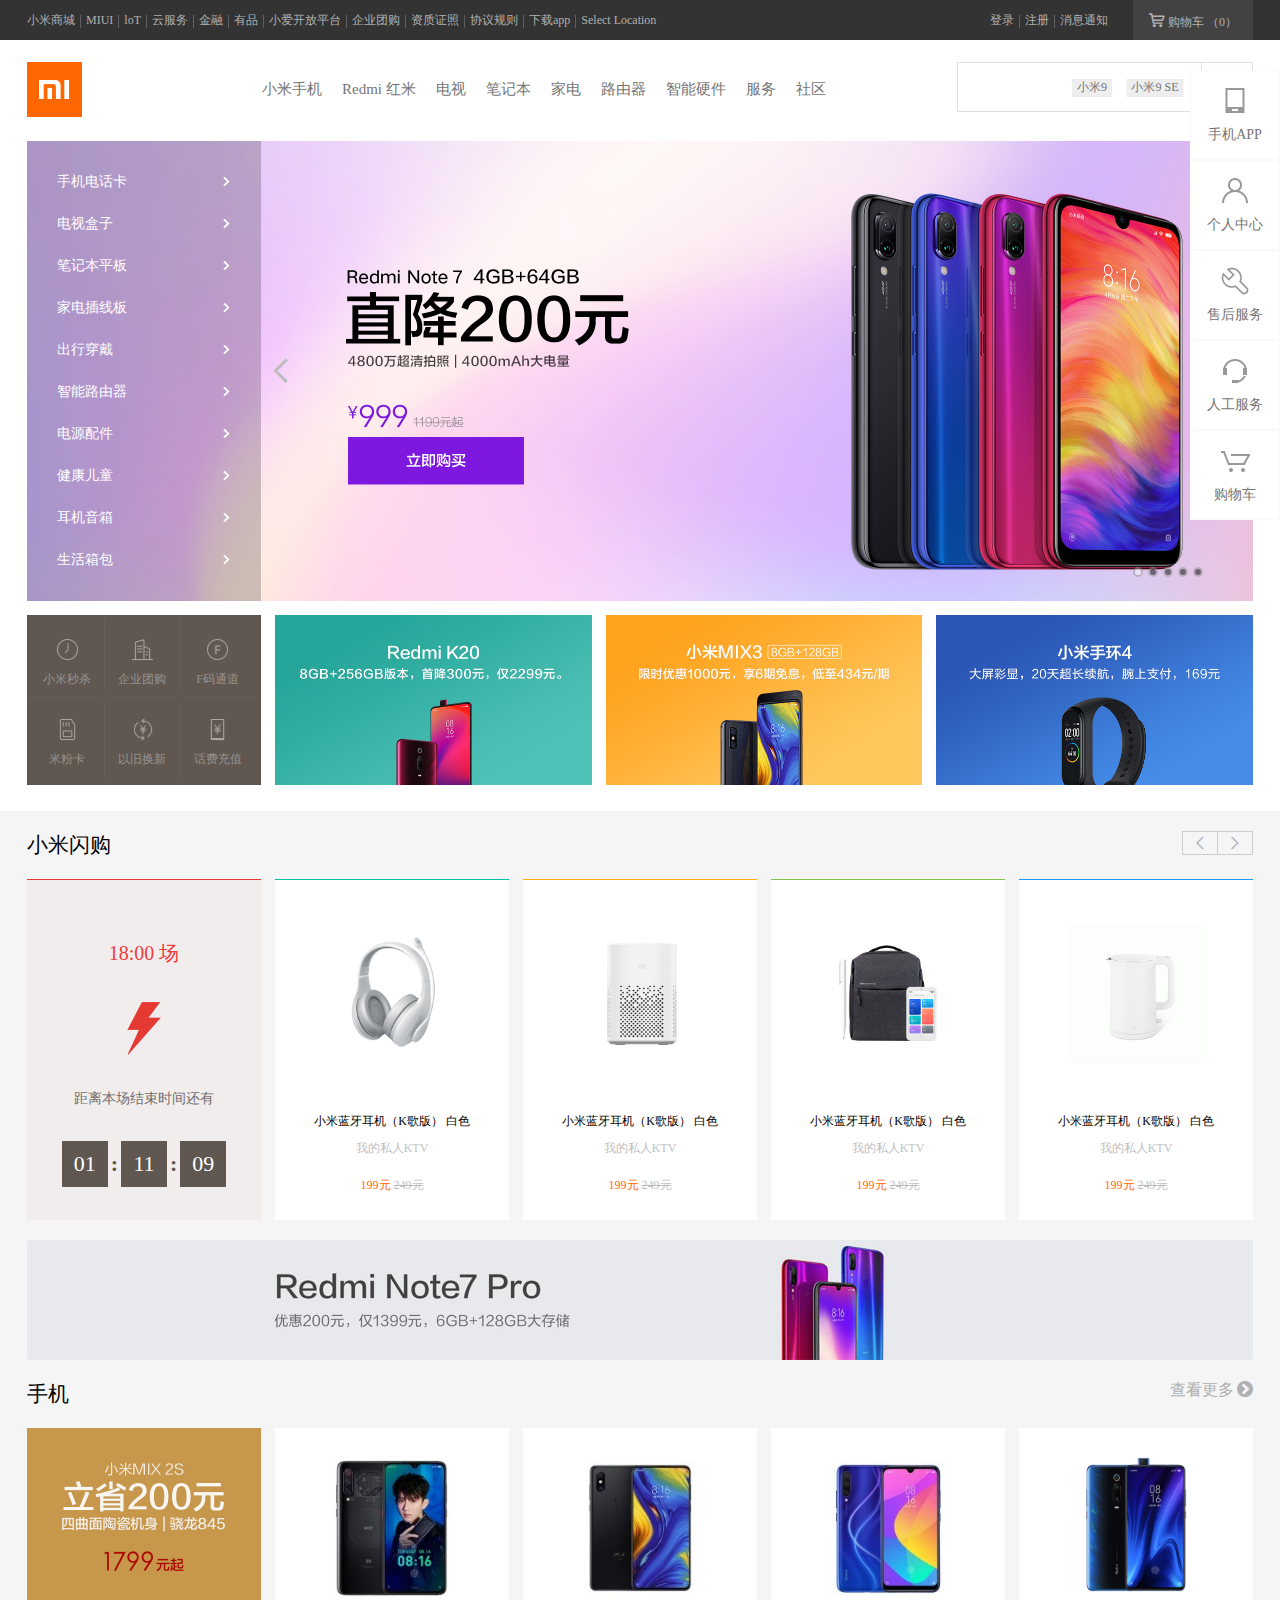
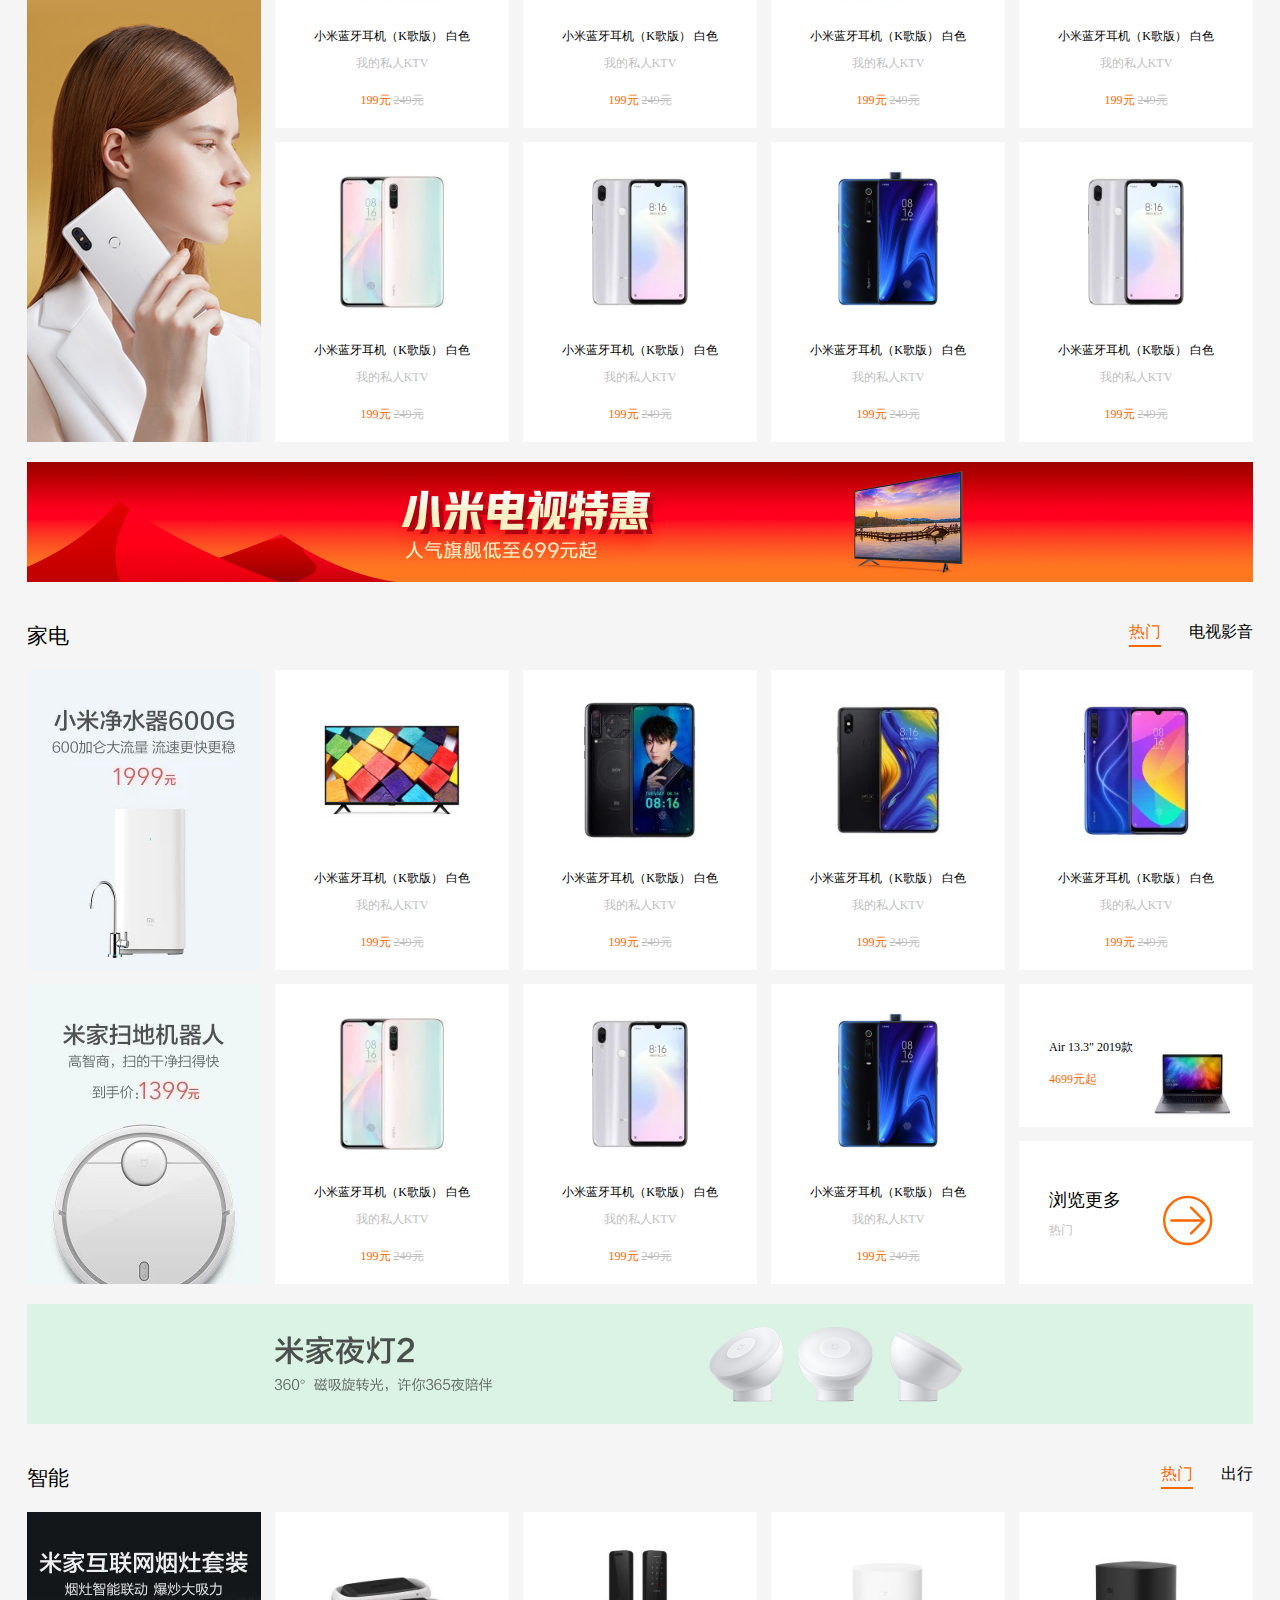
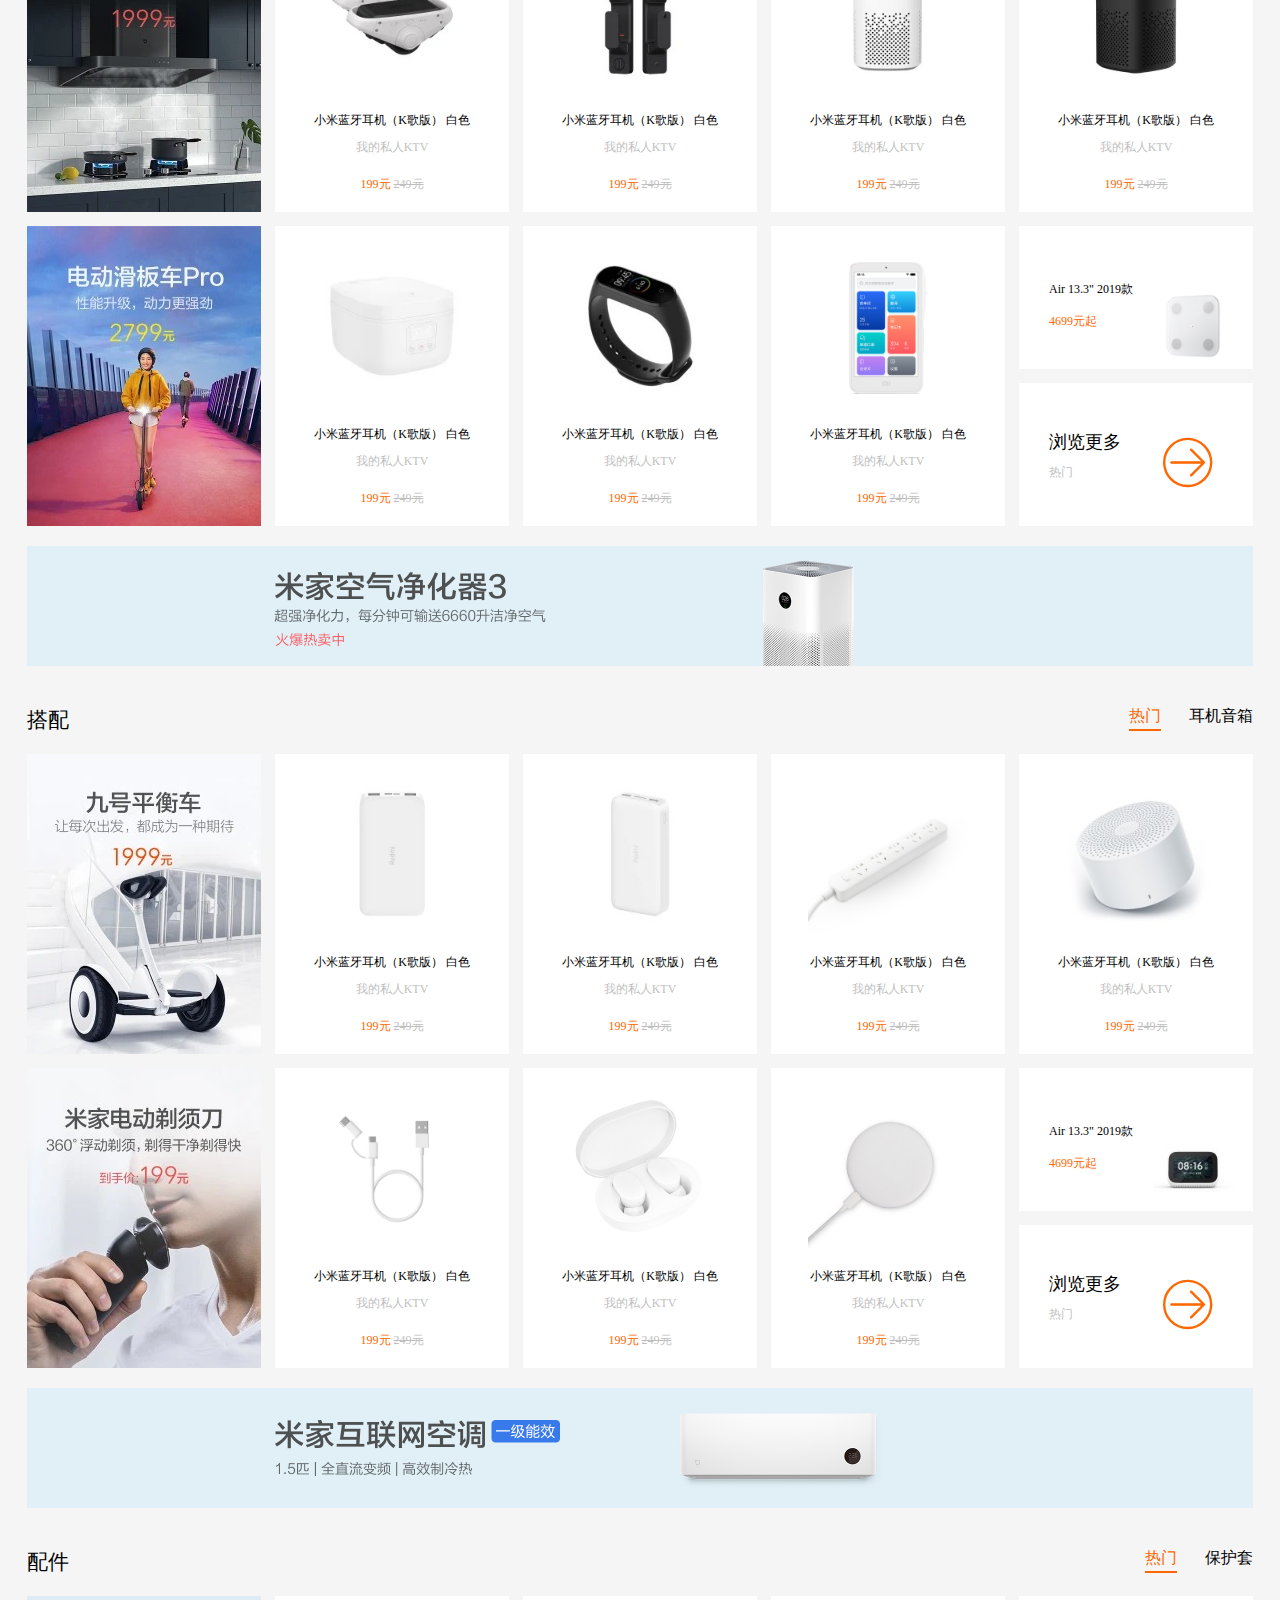
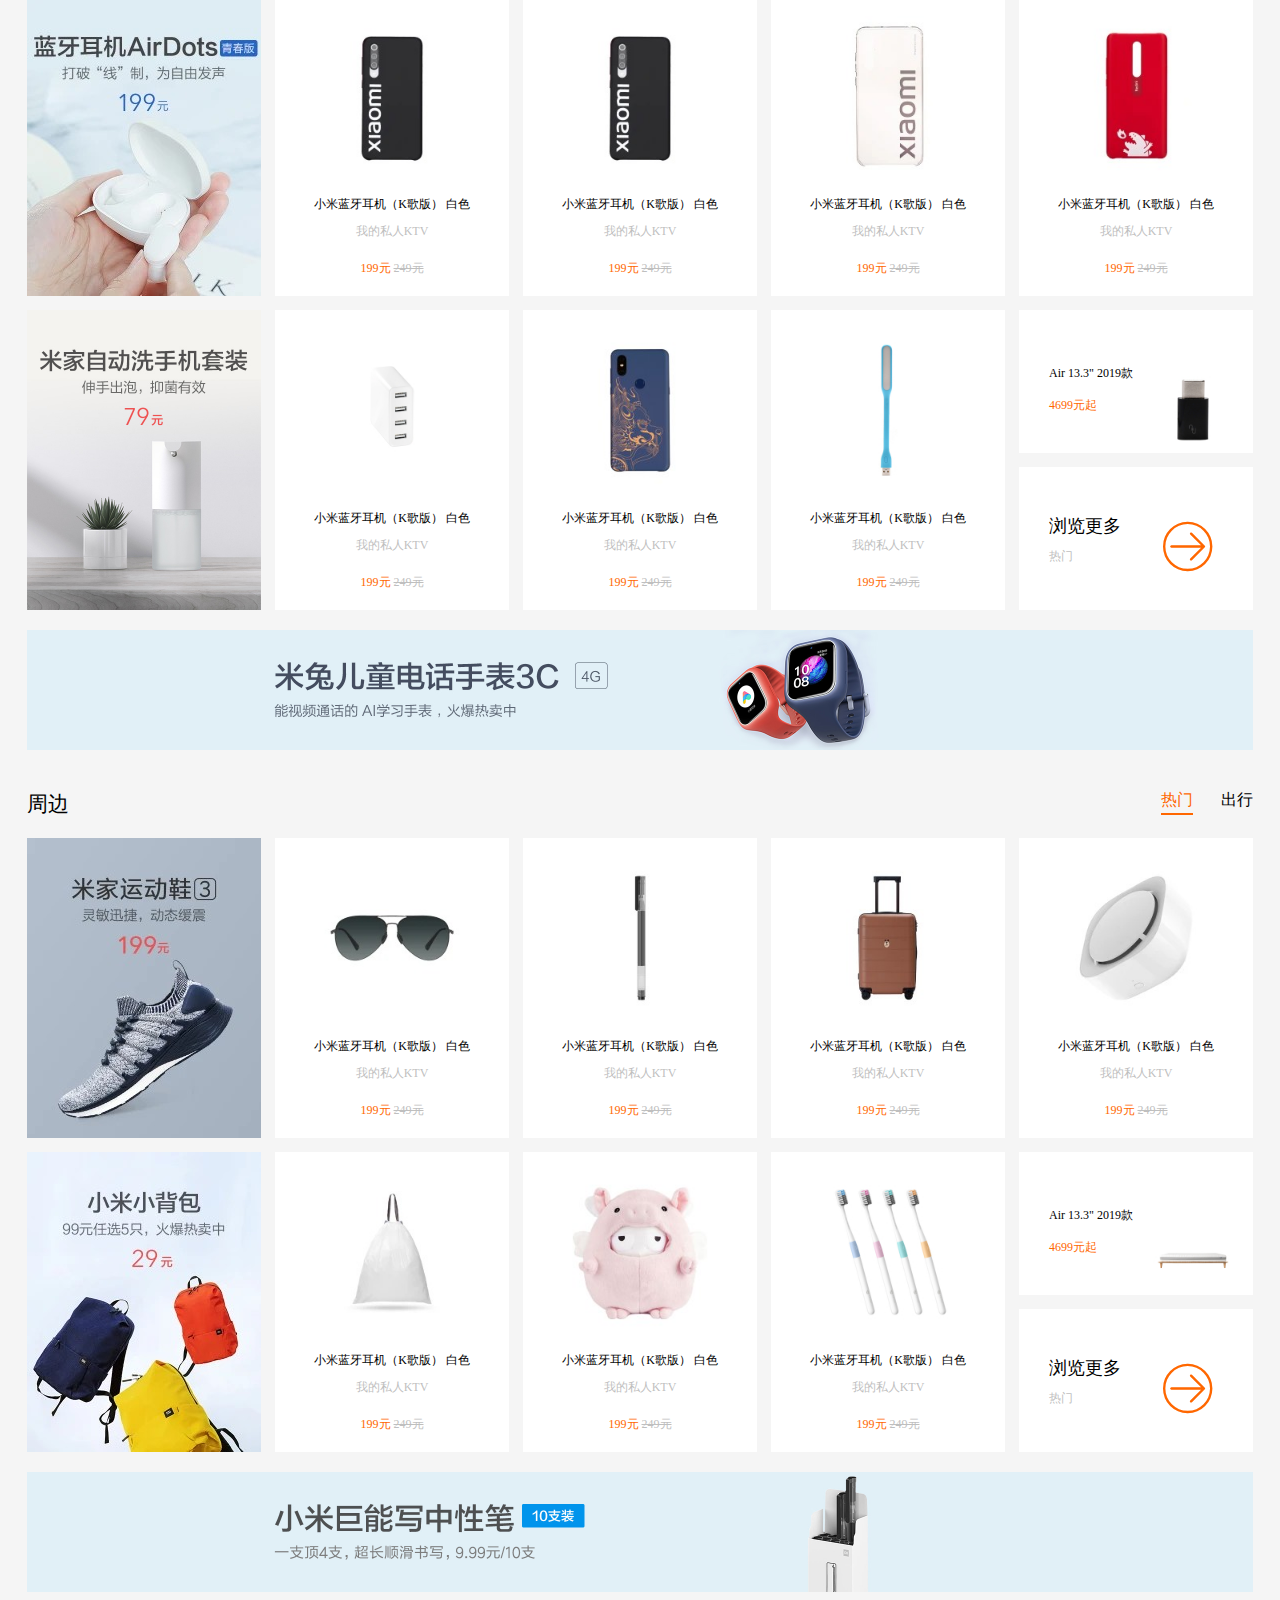
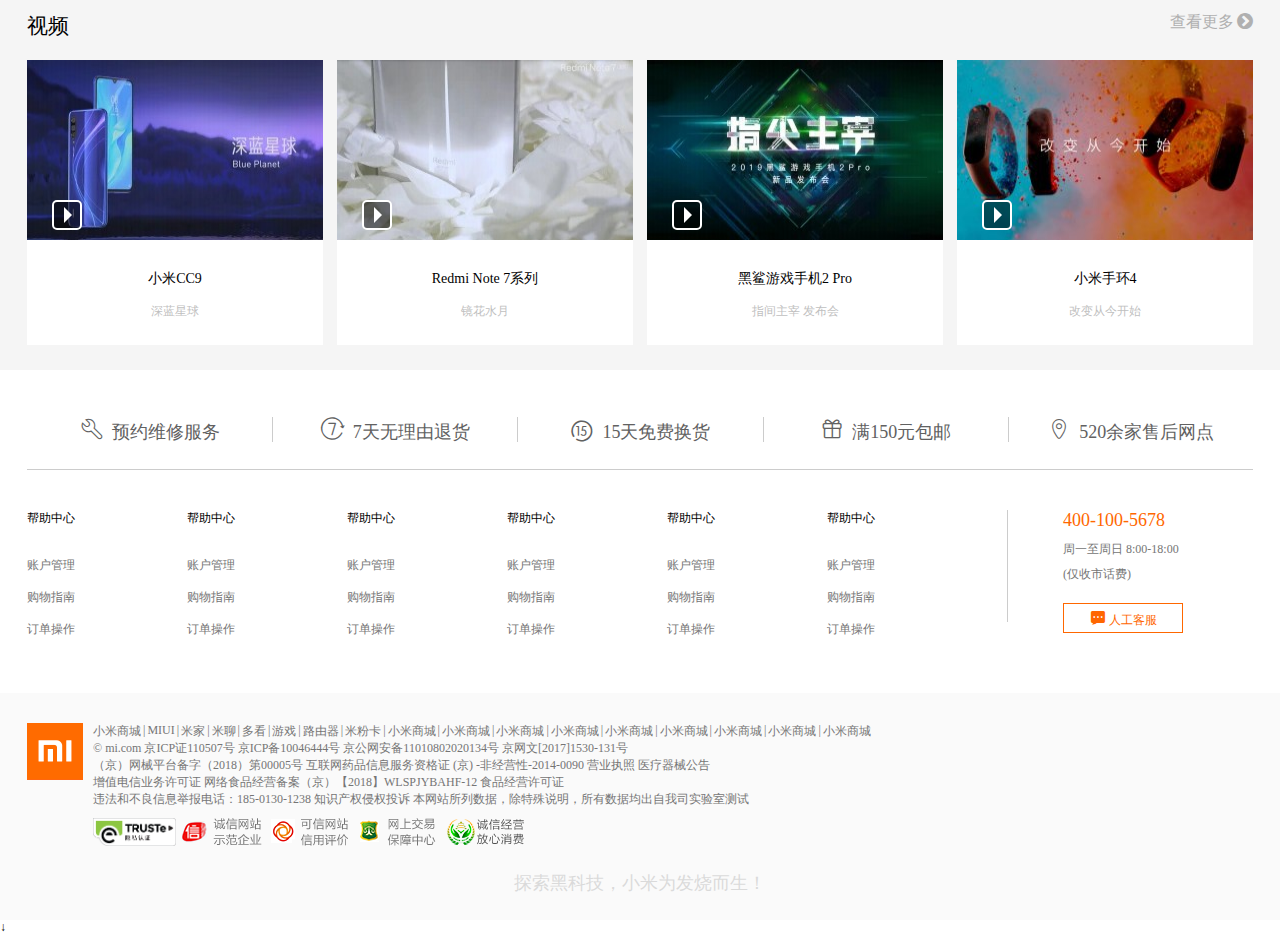
==== commit 6e63d18c: "September 4, 2019 2019-9-4 20:49:29" ====
--- a/index.html
+++ b/index.html
@@ -1762,48 +1762,95 @@
                         </div>
                     </div>
 
-                    <ul>
-                        <li>
-                            <img src="./img/flash_buy_1_1.jpg" alt="">
-                            <p>小米蓝牙耳机（K歌版） 白色</p>
-                            <p class="c_gray">我的私人KTV</p>
-                            <p>
-                                <span class="c_orange">199元</span>
-                                <span class="c_gray">249元</span>
-                            </p>
-                        </li>
-
-                        <li>
-                            <img src="./img/flash_buy_1_2.jpg" alt="">
-                            <p>小米蓝牙耳机（K歌版） 白色</p>
-                            <p class="c_gray">我的私人KTV</p>
-                            <p>
-                                <span class="c_orange">199元</span>
-                                <span class="c_gray">249元</span>
-                            </p>
-                        </li>
-
-                        <li>
-                            <img src="./img/flash_buy_1_3.jpg" alt="">
-                            <p>小米蓝牙耳机（K歌版） 白色</p>
-                            <p class="c_gray">我的私人KTV</p>
-                            <p>
-                                <span class="c_orange">199元</span>
-                                <span class="c_gray">249元</span>
-                            </p>
-                        </li>
-
-                        <li>
-                            <img src="./img/flash_buy_1_4.png" alt="">
-                            <p>小米蓝牙耳机（K歌版） 白色</p>
-                            <p class="c_gray">我的私人KTV</p>
-                            <p>
-                                <span class="c_orange">199元</span>
-                                <span class="c_gray">249元</span>
-                            </p>
-                        </li>
-
-                    </ul>
+                    <div class="right_contentBox">
+                        <div class="move_bx">
+                            <ul class="zh_item3">
+                                <li>
+                                    <img src="./img/flash_buy_1_1.jpg" alt="">
+                                    <p>小米蓝牙耳机（K歌版） 白色</p>
+                                    <p class="c_gray">我的私人KTV</p>
+                                    <p>
+                                        <span class="c_orange">199元</span>
+                                        <span class="c_gray">249元</span>
+                                    </p>
+                                </li>
+
+                                <li>
+                                    <img src="./img/flash_buy_1_2.jpg" alt="">
+                                    <p>小米蓝牙耳机（K歌版） 白色</p>
+                                    <p class="c_gray">我的私人KTV</p>
+                                    <p>
+                                        <span class="c_orange">199元</span>
+                                        <span class="c_gray">249元</span>
+                                    </p>
+                                </li>
+
+                                <li>
+                                    <img src="./img/flash_buy_1_3.jpg" alt="">
+                                    <p>小米蓝牙耳机（K歌版） 白色</p>
+                                    <p class="c_gray">我的私人KTV</p>
+                                    <p>
+                                        <span class="c_orange">199元</span>
+                                        <span class="c_gray">249元</span>
+                                    </p>
+                                </li>
+
+                                <li>
+                                    <img src="./img/flash_buy_1_4.png" alt="">
+                                    <p>小米蓝牙耳机（K歌版） 白色</p>
+                                    <p class="c_gray">我的私人KTV</p>
+                                    <p>
+                                        <span class="c_orange">199元</span>
+                                        <span class="c_gray">249元</span>
+                                    </p>
+                                </li>
+
+                            </ul>
+
+                            <ul class="zh_item3">
+                                <li>
+                                    <img src="./img/flash_buy_2_1.jpg" alt="">
+                                    <p>小米蓝牙耳机（K歌版） 白色</p>
+                                    <p class="c_gray">我的私人KTV</p>
+                                    <p>
+                                        <span class="c_orange">199元</span>
+                                        <span class="c_gray">249元</span>
+                                    </p>
+                                </li>
+
+                                <li>
+                                    <img src="./img/flash_buy_2_2.jpg" alt="">
+                                    <p>小米蓝牙耳机（K歌版） 白色</p>
+                                    <p class="c_gray">我的私人KTV</p>
+                                    <p>
+                                        <span class="c_orange">199元</span>
+                                        <span class="c_gray">249元</span>
+                                    </p>
+                                </li>
+
+                                <li>
+                                    <img src="./img/flash_buy_2_3.jpg" alt="">
+                                    <p>小米蓝牙耳机（K歌版） 白色</p>
+                                    <p class="c_gray">我的私人KTV</p>
+                                    <p>
+                                        <span class="c_orange">199元</span>
+                                        <span class="c_gray">249元</span>
+                                    </p>
+                                </li>
+
+                                <li>
+                                    <img src="./img/flash_buy_2_4.jpg" alt="">
+                                    <p>小米蓝牙耳机（K歌版） 白色</p>
+                                    <p class="c_gray">我的私人KTV</p>
+                                    <p>
+                                        <span class="c_orange">199元</span>
+                                        <span class="c_gray">249元</span>
+                                    </p>
+                                </li>
+
+                            </ul>
+                        </div>
+                    </div>
                 </div>
             </div>
 
@@ -3052,23 +3099,23 @@
                         </li>
 
                         <li>
-                            <span class="iconfont icon-banshou"></span>
-                            <span>预约维修服务</span>
+                            <span class="iconfont icon-7tianwuliyoutuihuo"></span>
+                            <span>7天无理由退货</span>
                         </li>
 
                         <li>
-                            <span class="iconfont icon-banshou"></span>
-                            <span>预约维修服务</span>
+                            <span class="iconfont icon-15tianwuliyoutuihuo"></span>
+                            <span>15天免费换货</span>
                         </li>
 
                         <li>
-                            <span class="iconfont icon-banshou"></span>
-                            <span>预约维修服务</span>
+                            <span class="iconfont icon-liwuhuodong"></span>
+                            <span>满150元包邮</span>
                         </li>
 
                         <li>
-                            <span class="iconfont icon-banshou"></span>
-                            <span>预约维修服务</span>
+                            <span class="iconfont icon-dingwei"></span>
+                            <span>520余家售后网点</span>
                         </li>
 
                     </ul>
@@ -3331,6 +3378,9 @@
         </a>
     </div>
 
+    <!-- 视频播放的遮罩层 -->
+    <div class="cover"></div>
+
     <!-- 瞎搞 -->
     <div class="introduce">
         <div class="push">↓</div>
--- a/css/index.css
+++ b/css/index.css
@@ -52,6 +52,7 @@
 .zh_nav_download span {
   display: block;
 }
+
 /* .zh_nav_download .zh_xsj { */
 .dw .zh_xsj {
   width: 8px;
@@ -113,12 +114,13 @@
   overflow: hidden;
   /* display: none; */
 }
-.zh_shop_car .shop_car_hidden p{
+
+.zh_shop_car .shop_car_hidden p {
   line-height: 97px;
   display: none;
 }
 
-.zh_shop_car .shop_car_hidden p span{
+.zh_shop_car .shop_car_hidden p span {
   display: inline-block;
   width: 3px;
   height: 15px;
@@ -126,12 +128,13 @@
   transition: all 1s linear;
 }
 
-.zh_shop_car .shop_car_hidden p span:nth-child(2){
- position: relative;
- top: 2px;
- height: 20px;
-}
-.zh_shop_car .shop_car_hidden p:last-child{
+.zh_shop_car .shop_car_hidden p span:nth-child(2) {
+  position: relative;
+  top: 2px;
+  height: 20px;
+}
+
+.zh_shop_car .shop_car_hidden p:last-child {
   display: none;
 }
 
@@ -653,6 +656,11 @@
   border-right: 1px solid #ccc;
 }
 
+.zh_flash_kill .change_btns .right:hover span,
+.zh_flash_kill .change_btns .left:hover span{
+  color: #999;
+}
+
 .zh_flash_kill .fk_content {
   width: 100%;
   display: flex;
@@ -666,6 +674,29 @@
   text-align: center;
 }
 
+.zh_flash_kill .fk_content .right_contentBox {
+  flex: 1;
+  overflow: hidden;
+}
+
+.zh_flash_kill .fk_content .right_contentBox .move_bx {
+  position: relative;
+  transition: all 1s linear;
+  left: 0;
+}
+
+/* .right_contentBox .zh_item3 {
+
+  transition: all 5s linear;
+} */
+
+.right_contentBox .zh_item3:nth-child(2) {
+  position: absolute;
+  top: 0;
+  right: -992px;
+  /* right: 0; */
+}
+
 .left_timeBox h5 {
   color: #ef3a3b;
   margin-top: 60px;
@@ -998,7 +1029,7 @@
   font-size: 14px;
 }
 
-.zh_video .mp_content #start_play{
+.zh_video .mp_content #start_play {
   position: absolute;
   left: 25px;
   top: 140px;
@@ -1010,11 +1041,11 @@
   cursor: pointer;
 }
 
-.zh_video .mp_content #start_play:hover{
+.zh_video .mp_content #start_play:hover {
   background-color: #ff6700;
 }
 
-.zh_video .mp_content #start_play::after{
+.zh_video .mp_content #start_play::after {
   content: '';
   display: block;
   width: 0;
@@ -1233,7 +1264,14 @@
 /* 隐藏视频 */
 .hidden_video {
   display: none;
-  position: relative;
+  position: fixed;
+  width: 1226px;
+  /* background-color: chartreuse; */
+  height: 500px;
+  top: 50%;
+  left: 50%;
+  transform: translate(-50%, -50%);
+  z-index: 2;
 }
 
 .hidden_video video {
@@ -1243,6 +1281,7 @@
   width: 1200px;
   transform: translate(-50%, -50%);
   border: 5px solid chartreuse;
+  /* z-index: 2; */
 }
 
 .hidden_video a {
@@ -1250,8 +1289,19 @@
   width: 50px;
   height: 50px;
   background-color: chartreuse;
-  top: -149px;
+  top: 5px;
   right: -42px;
   line-height: 50px;
   text-align: center;
+  /* z-index: 2; */
+}
+
+.cover {
+  position: fixed;
+  top: 0;
+  height: 0;
+  width: 100%;
+  height: 100%;
+  background-color: rgba(0, 0, 0, 0.5);
+  display: none;
 }